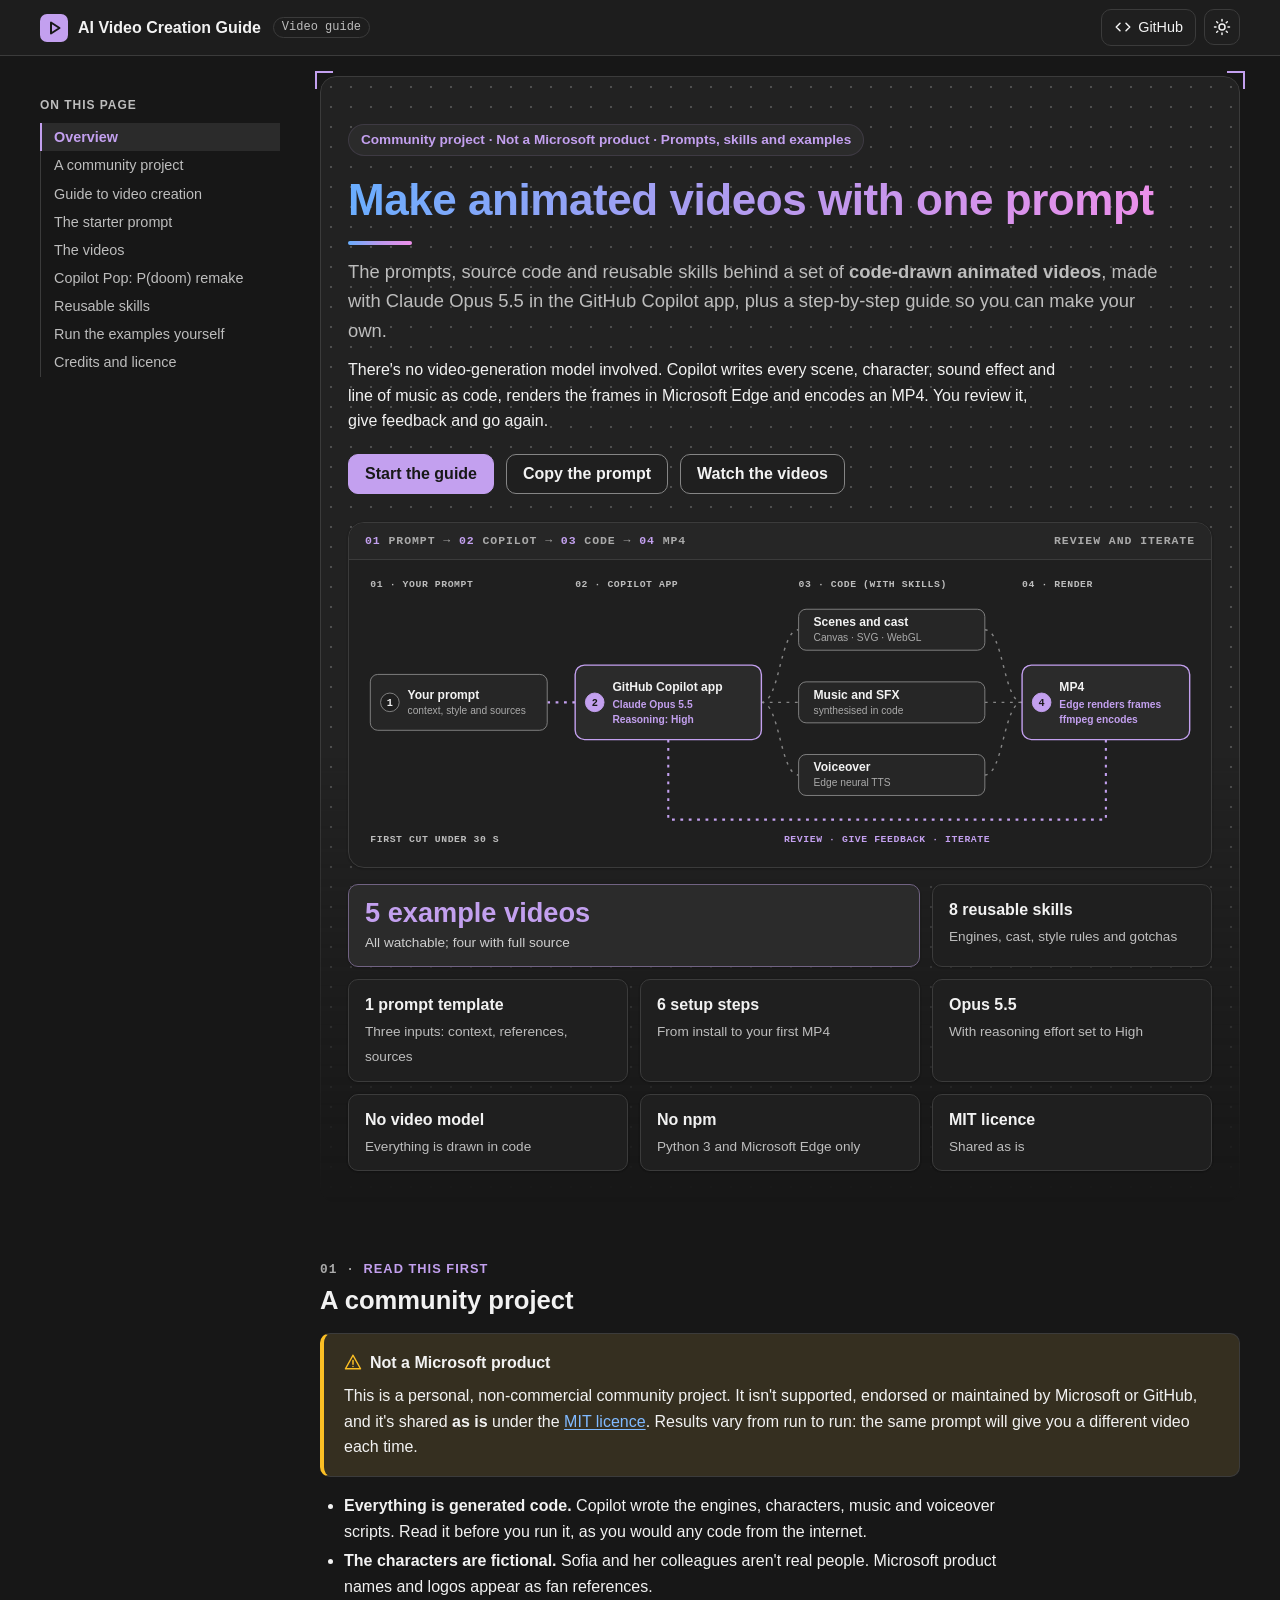
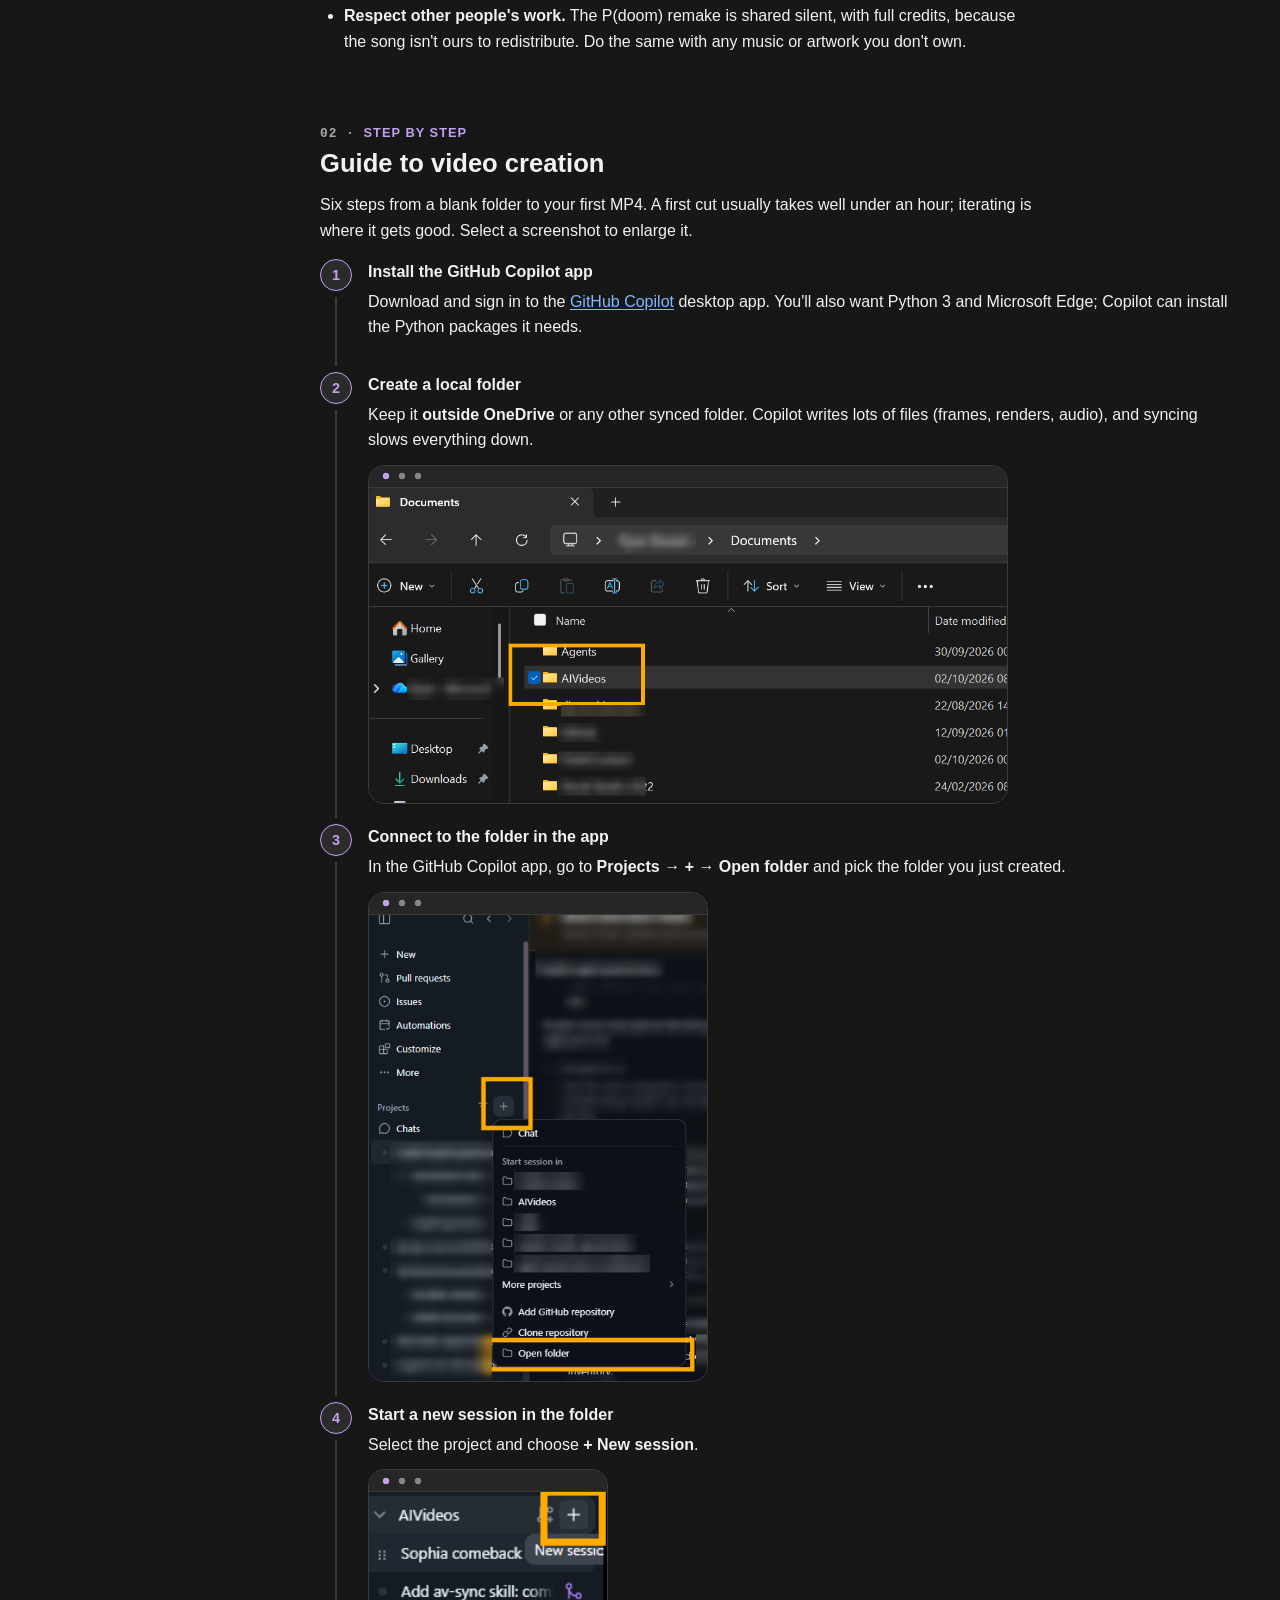
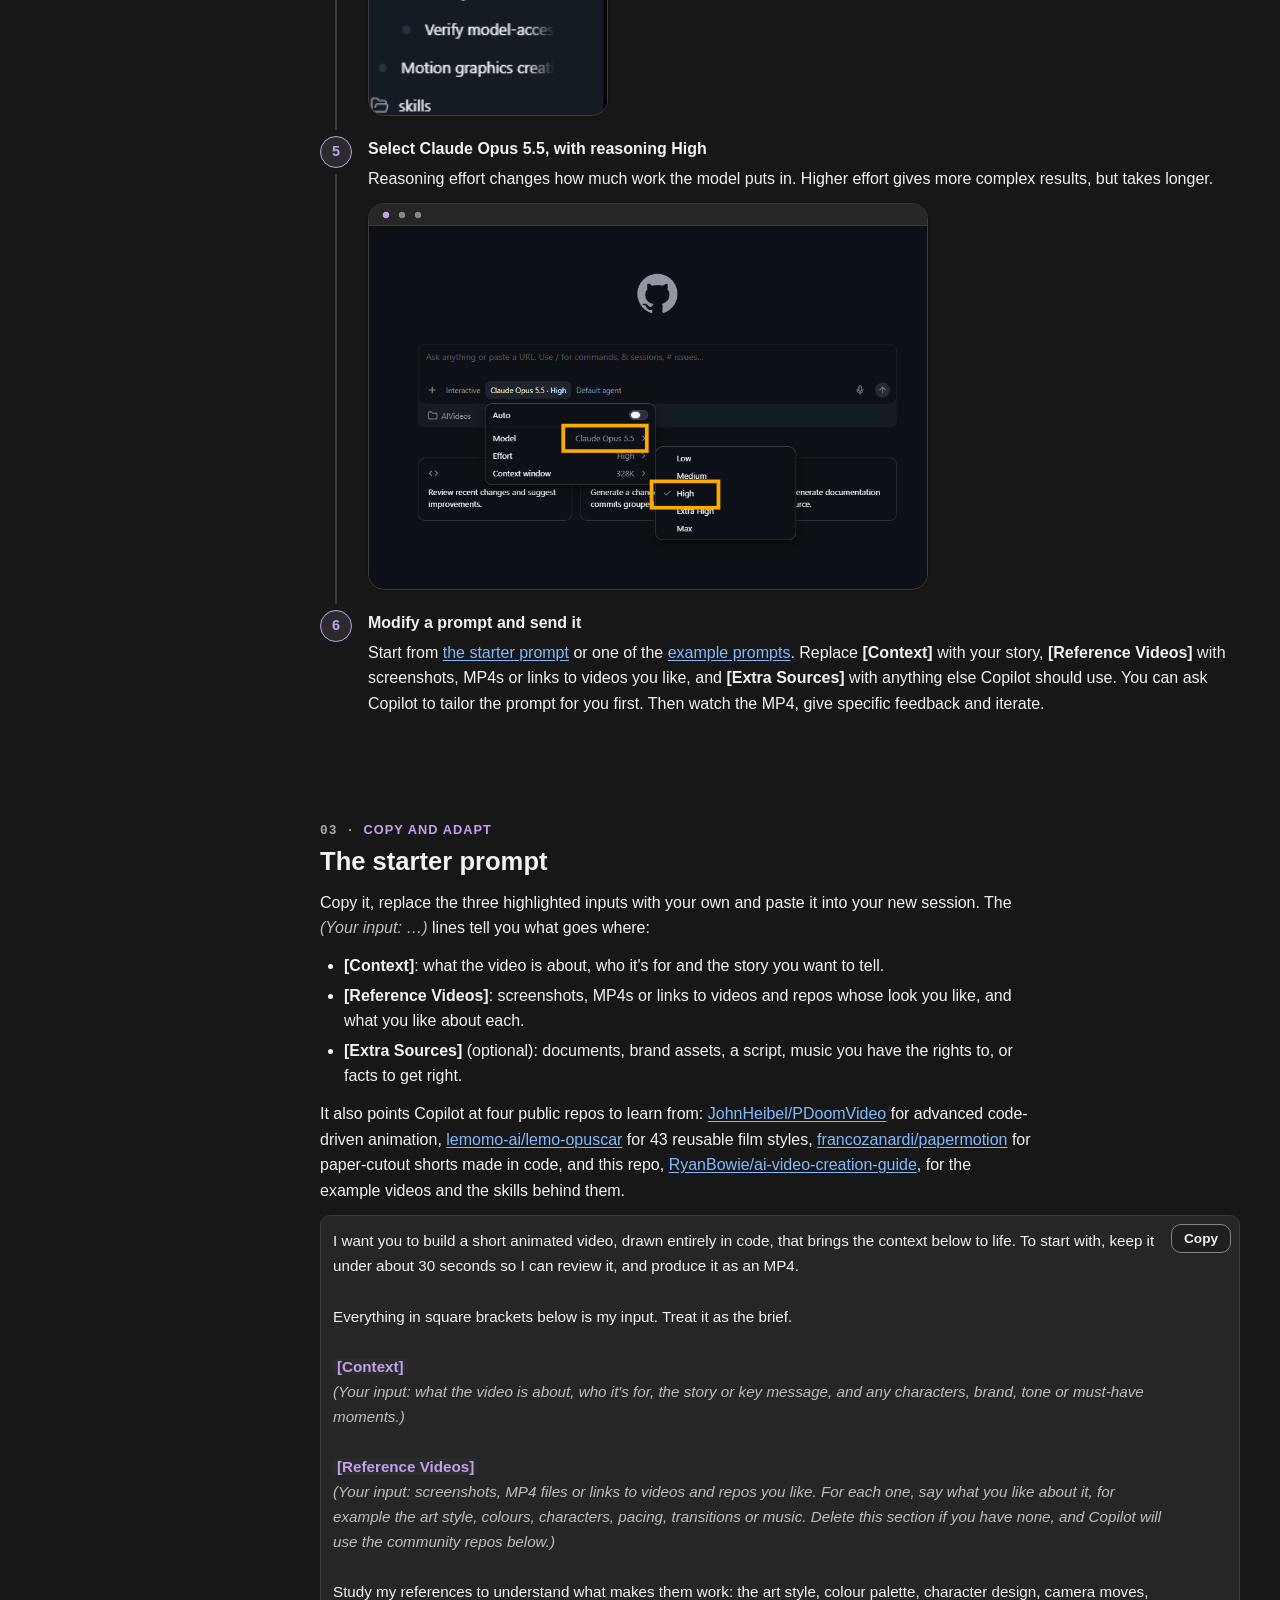
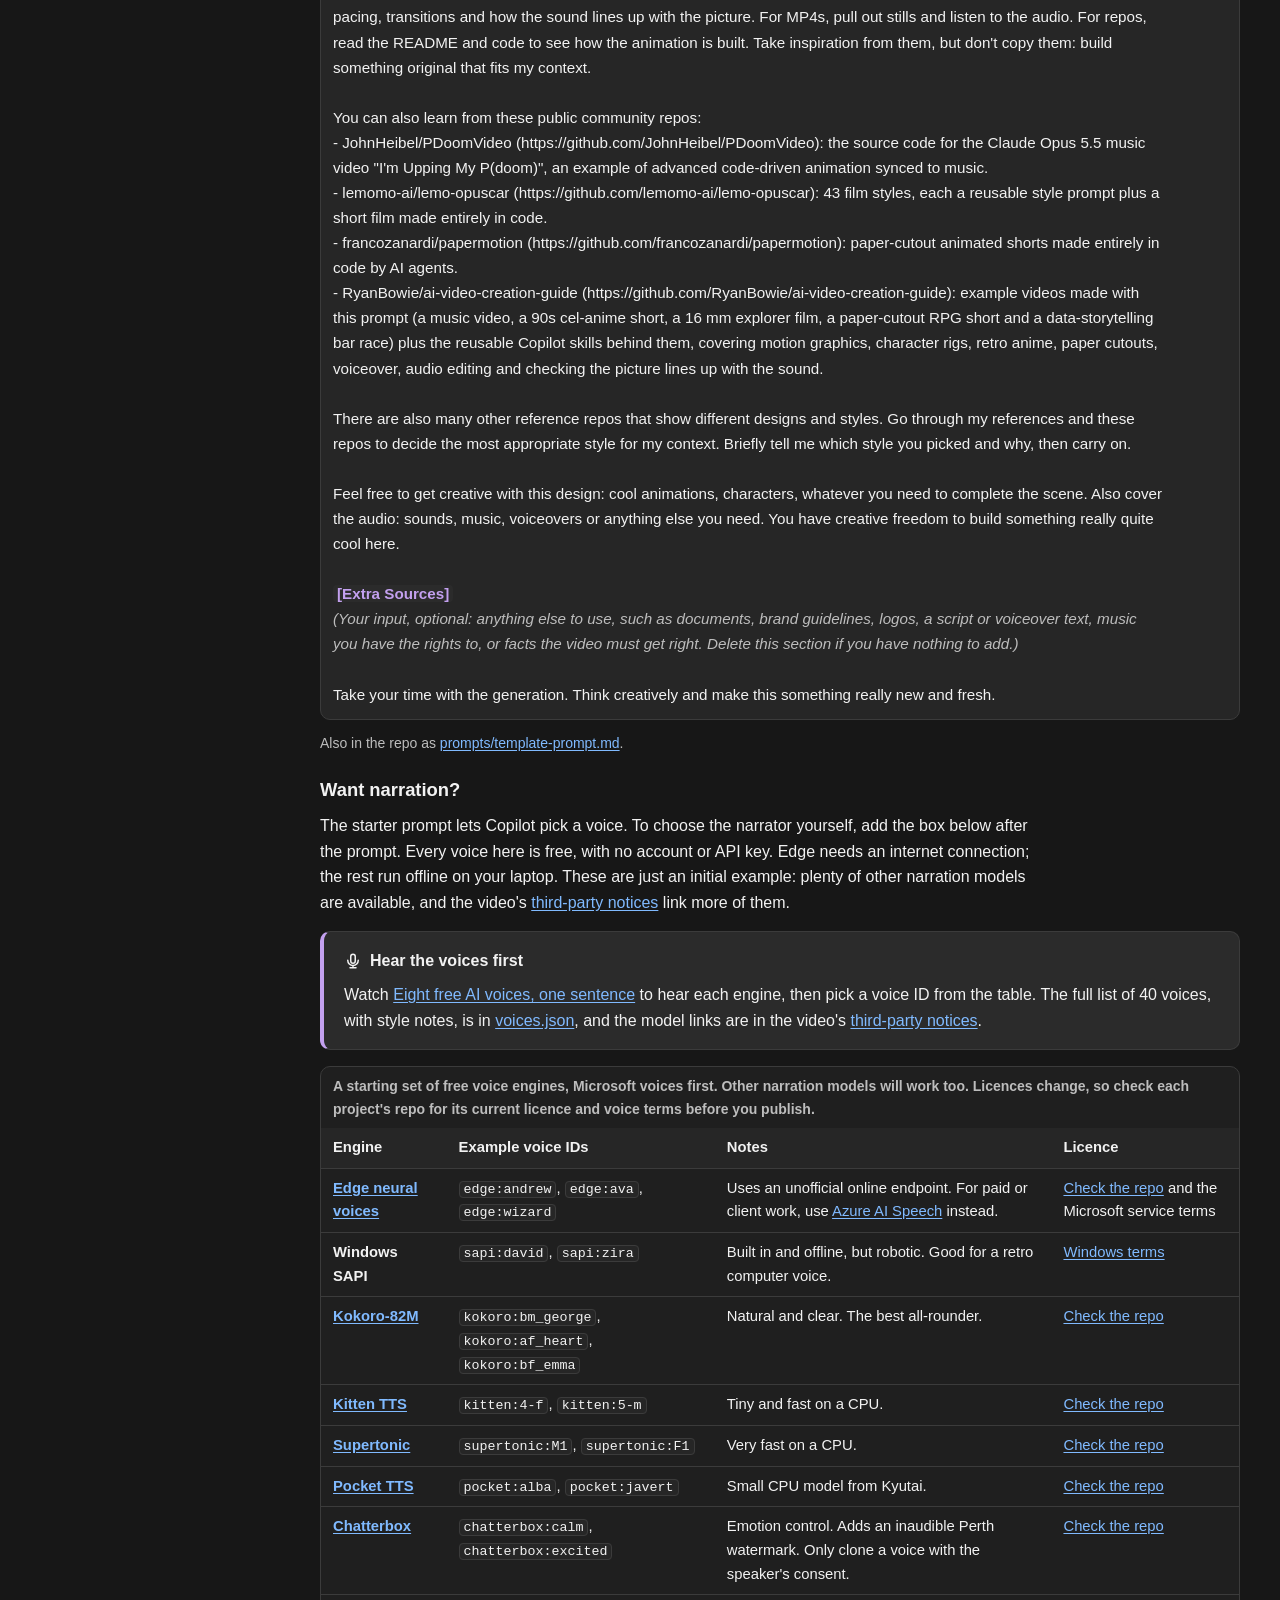
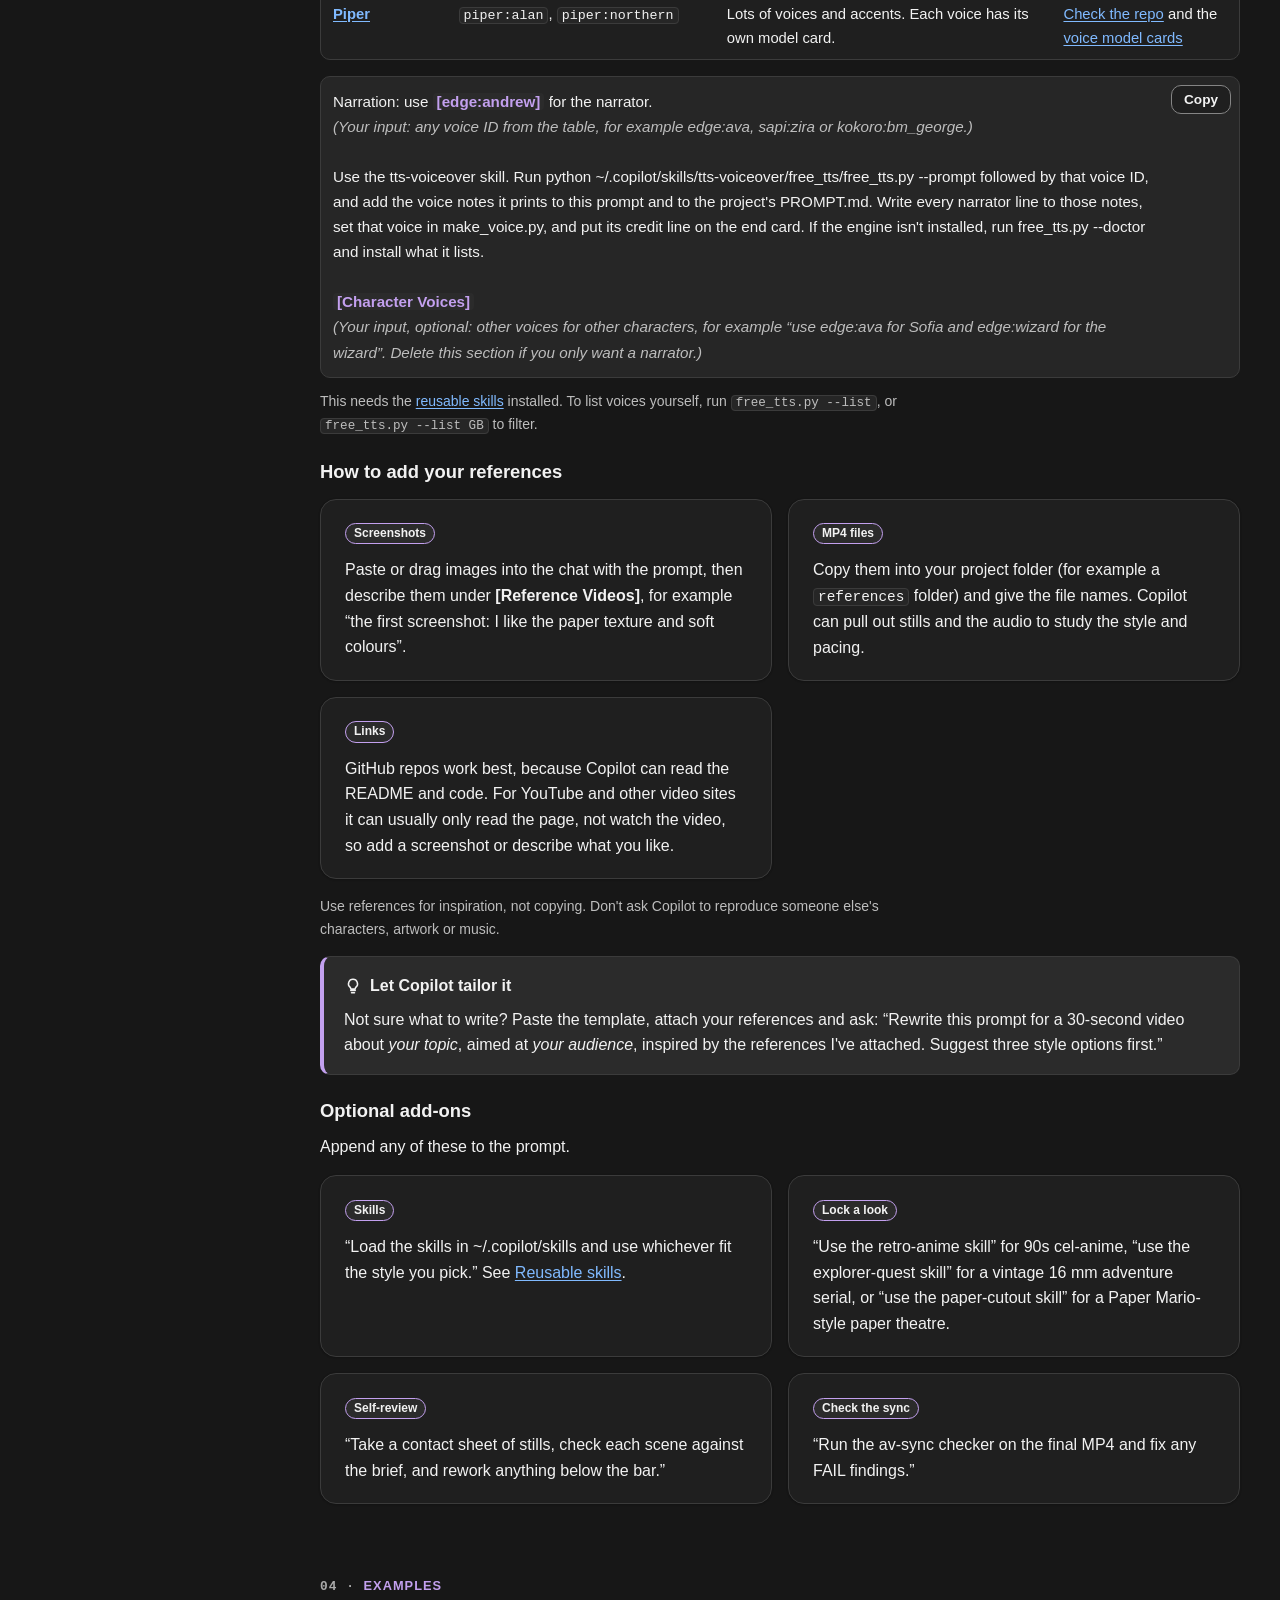
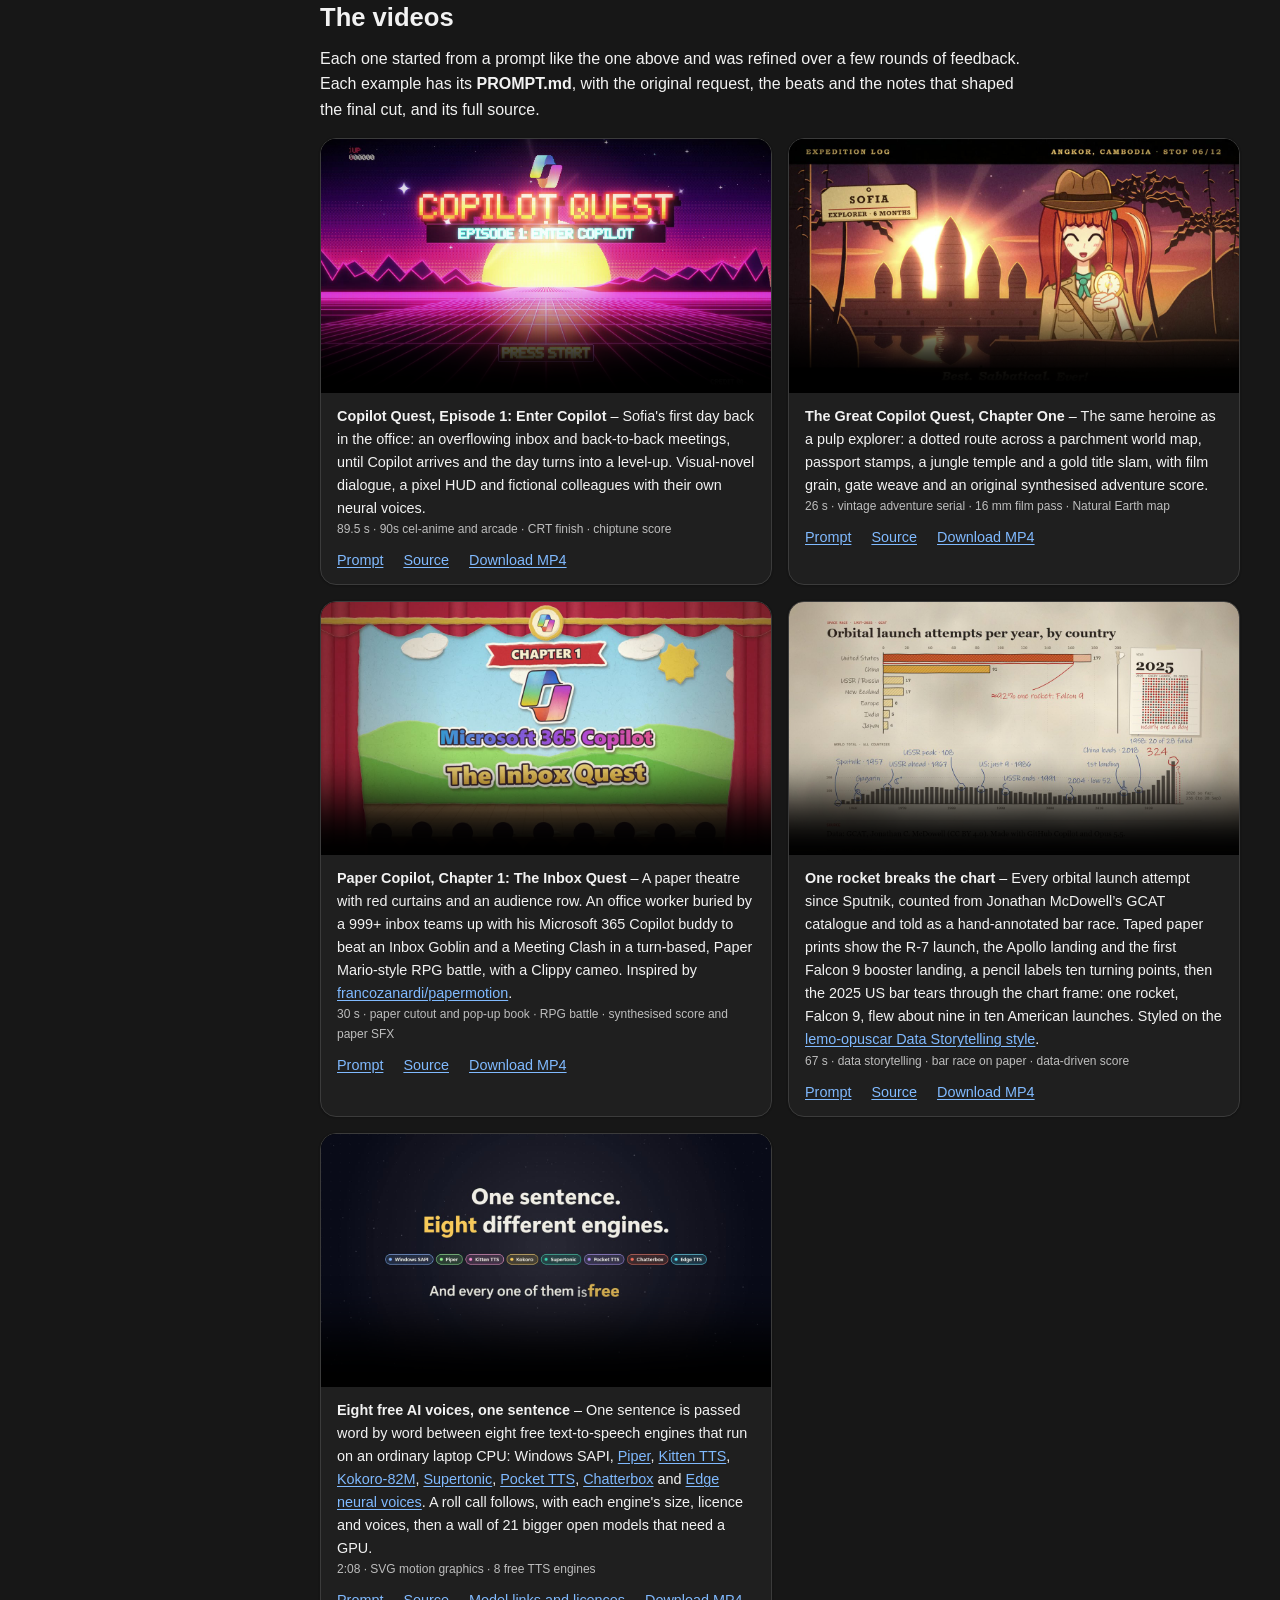
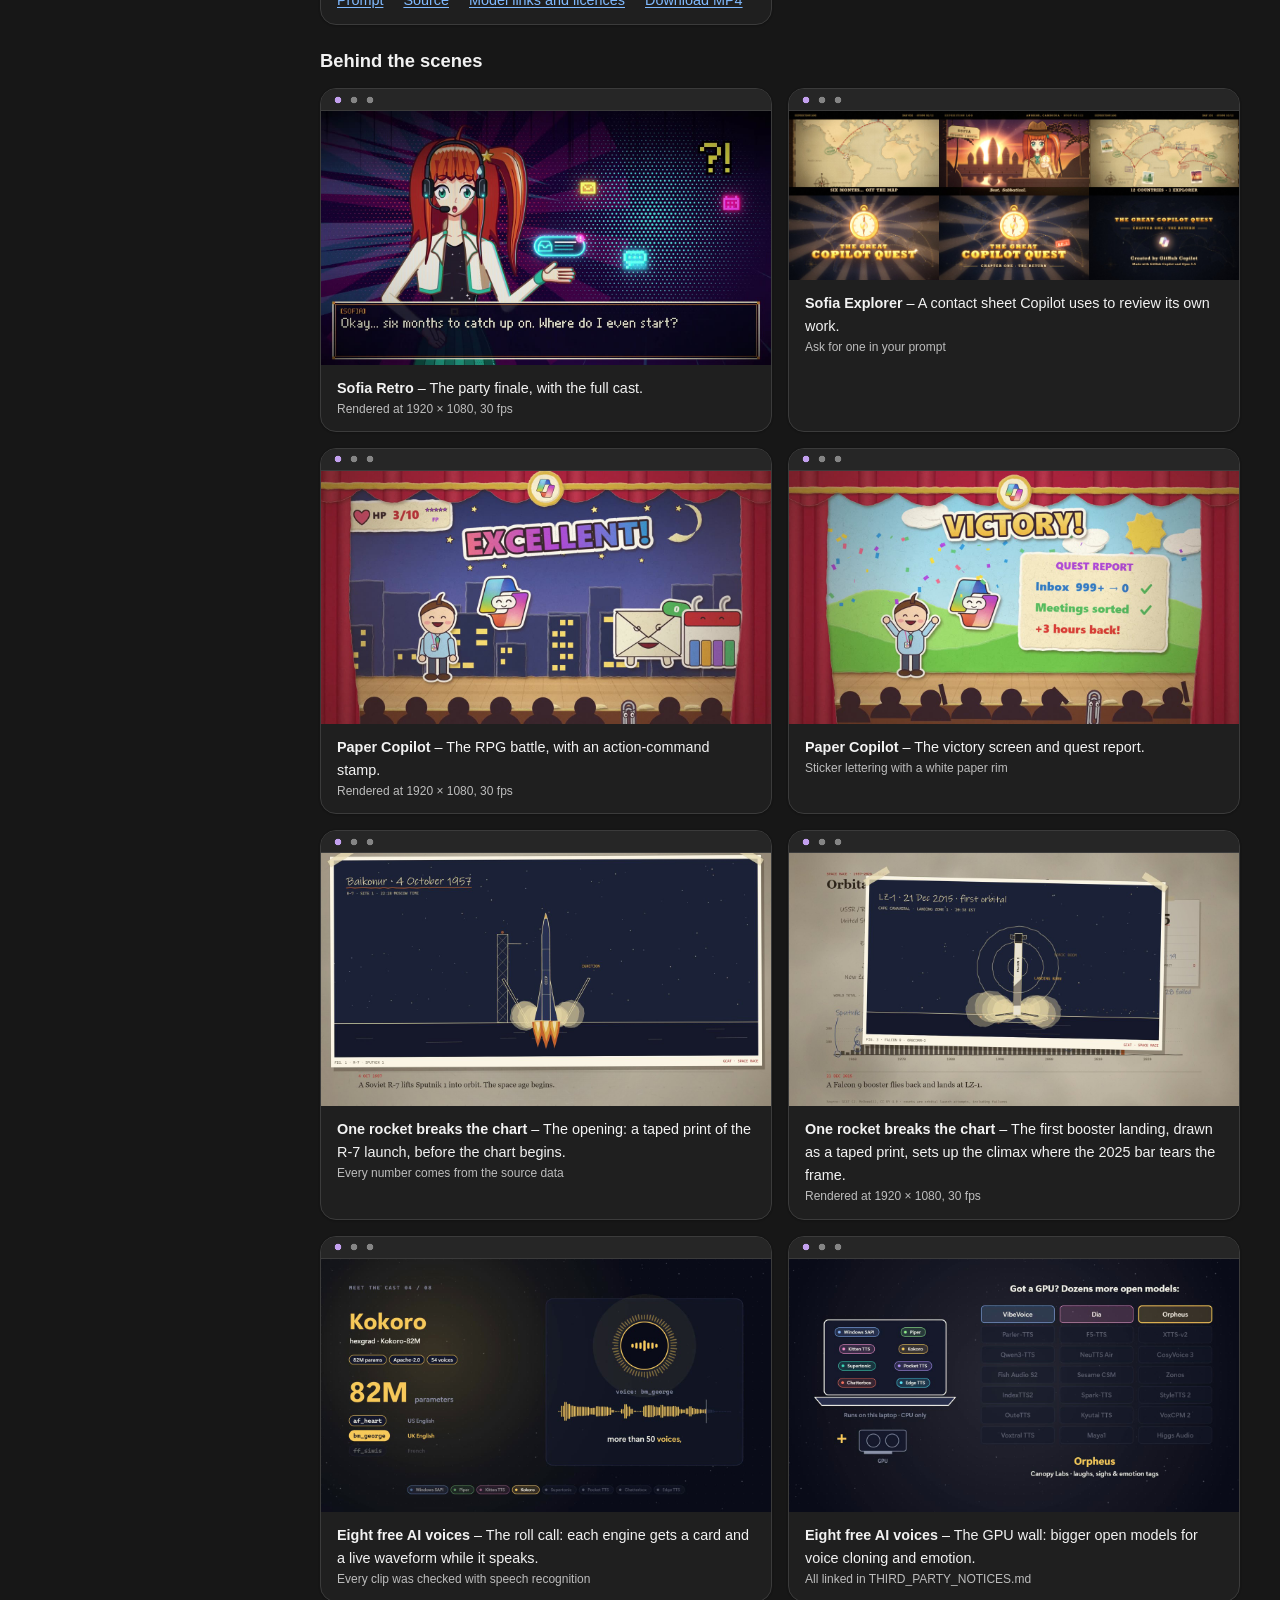
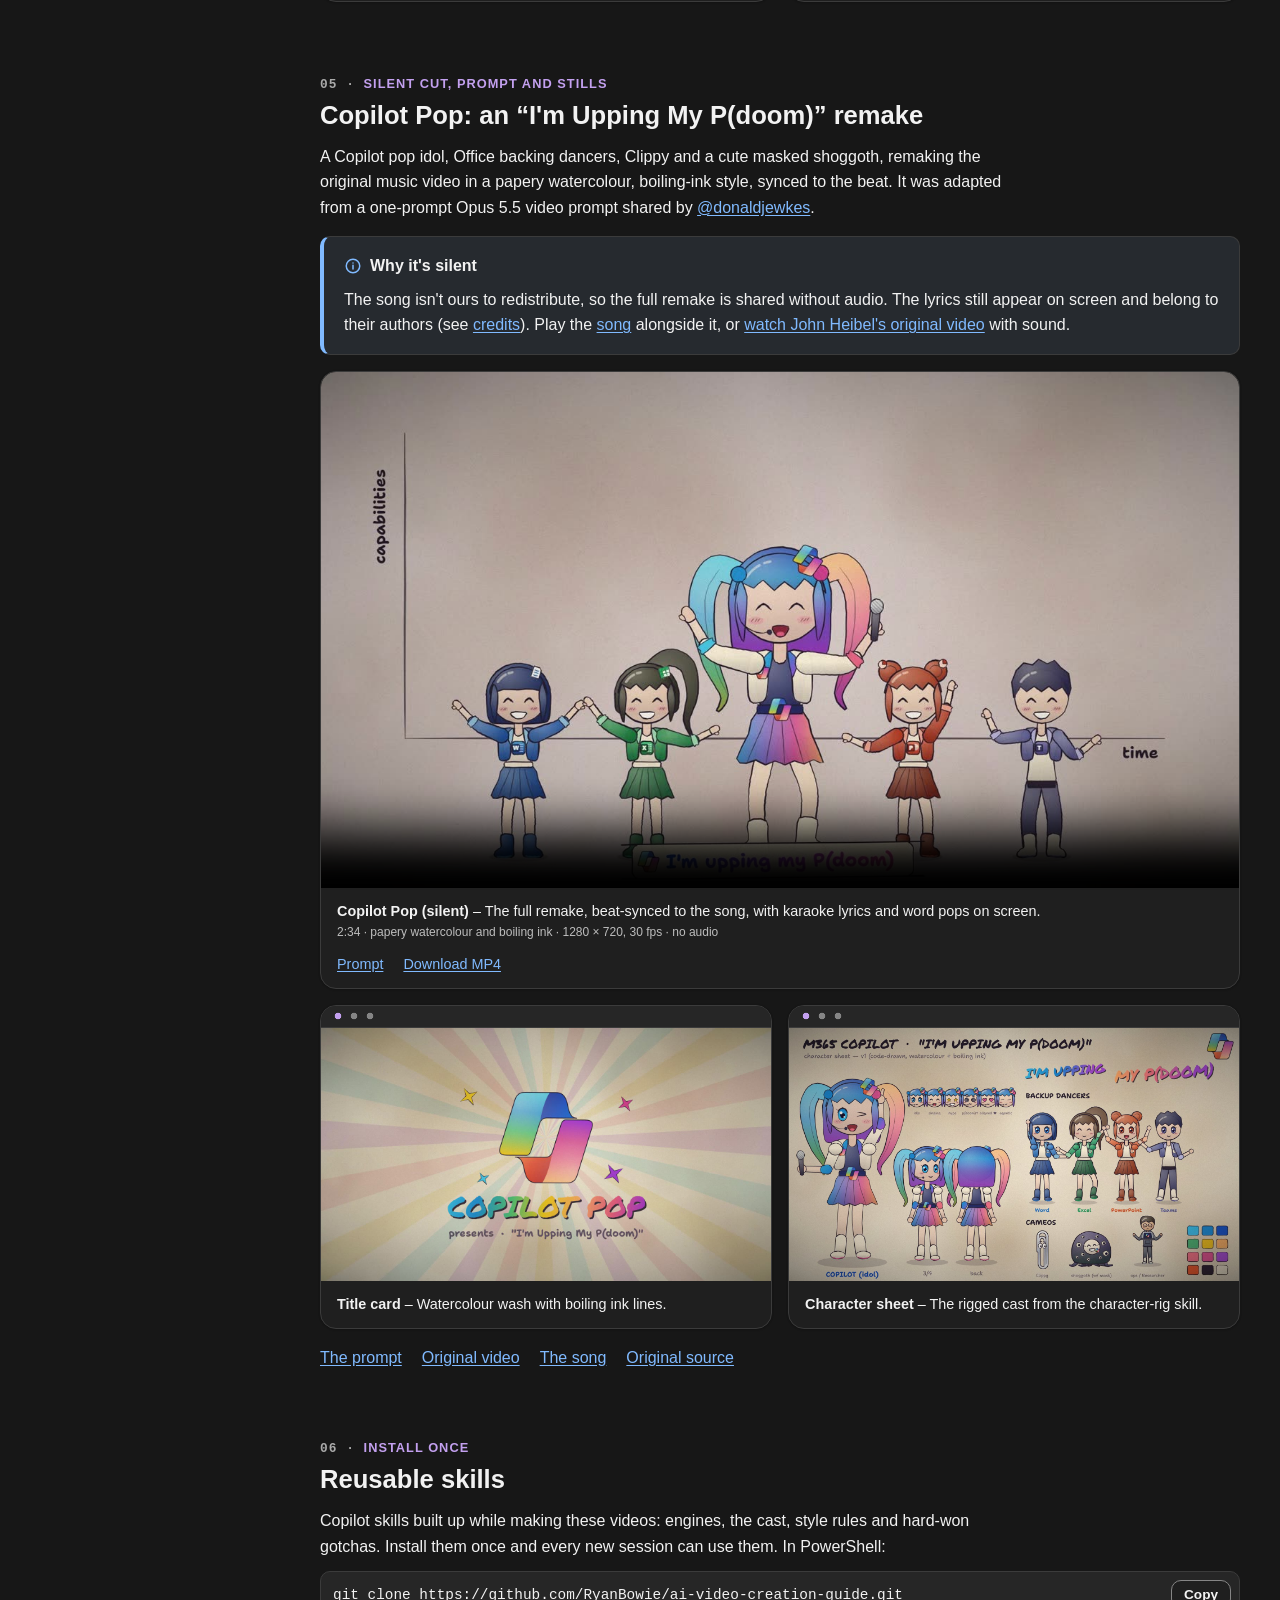
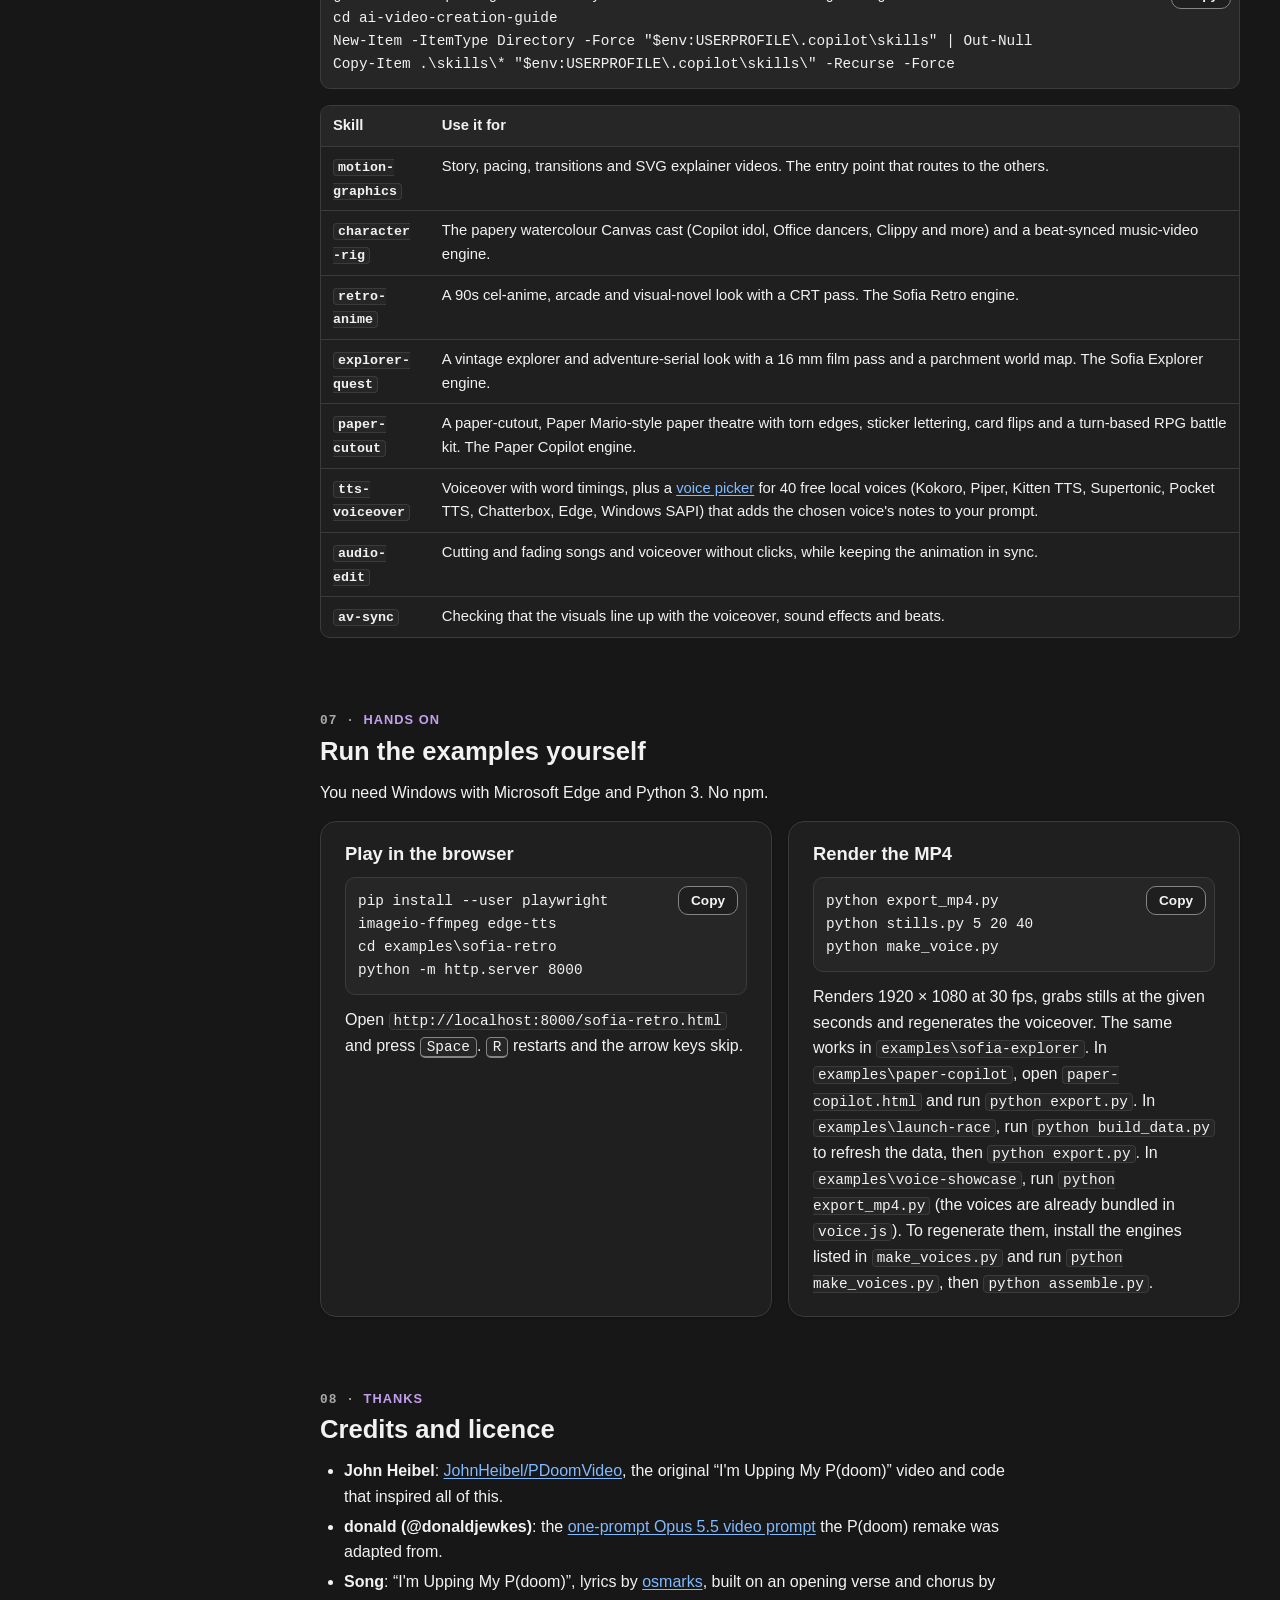
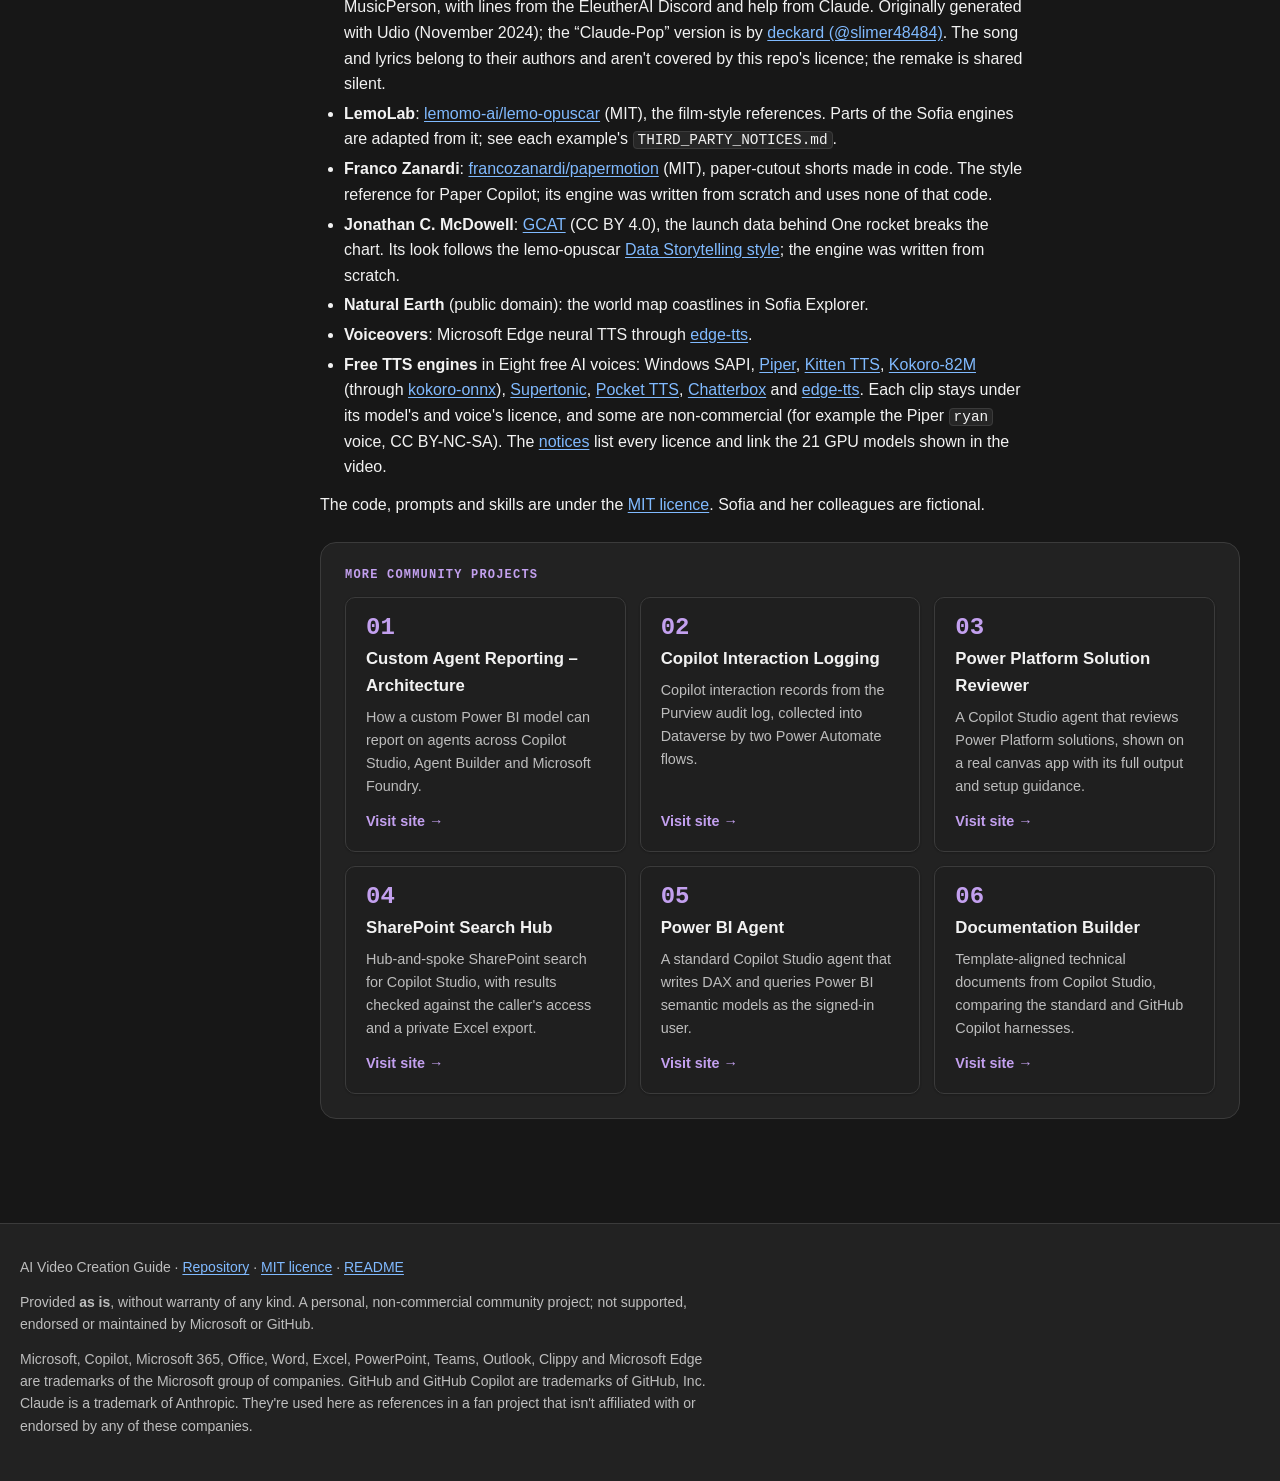
==== docs/index.html @ 94b7d2e4 "Lead narration table with Microsoft voices and default to edge:andrew Co-authored-by: Copilot App <2" ====
<!doctype html>
<html lang="en-GB" data-theme="dark">
<head>
<meta charset="utf-8">
<script>
  (() => {
    const param = new URLSearchParams(window.location.search).get("scoutTheme");
    const theme =
      param === "light" ? "light" : "dark";
    document.documentElement.setAttribute("data-theme", theme);
  })();
</script>
<script>
  (() => {
    const root = document.documentElement;
    root.classList.add("js");
    if (new URLSearchParams(window.location.search).get("scoutTheme")) return;
    try {
      const saved = localStorage.getItem("aivg-theme");
      if (saved === "light" || saved === "dark") root.setAttribute("data-theme", saved);
    } catch (e) { /* storage unavailable */ }
  })();
</script>
<meta name="viewport" content="width=device-width, initial-scale=1">
<meta name="color-scheme" content="dark light">
<title>AI Video Creation Guide · Make animated videos with one prompt</title>
<meta name="description" content="Community guide to making code-drawn animated videos with Claude Opus 5.5 in the GitHub Copilot app: a step-by-step setup, a starter prompt, five example videos with their prompts and source, and reusable Copilot skills.">
<meta property="og:title" content="AI Video Creation Guide">
<meta property="og:description" content="Community guide to making code-drawn animated videos with Claude Opus 5.5 in the GitHub Copilot app: a step-by-step setup, a starter prompt, five example videos with their prompts and source, and reusable Copilot skills.">
<meta property="og:type" content="website">
<!-- dl-meta:start -->
<meta property="og:url" content="https://ryanbowie.github.io/ai-video-creation-guide/">
<meta property="og:image" content="https://ryanbowie.github.io/ai-video-creation-guide/media/og.png">
<meta property="og:image:width" content="1280">
<meta property="og:image:height" content="640">
<meta property="og:image:alt" content="AI Video Creation Guide: make animated videos with one prompt, using Claude Opus 5.5 in the GitHub Copilot app. A community project.">
<meta name="twitter:card" content="summary_large_image">
<meta name="twitter:title" content="AI Video Creation Guide">
<meta name="twitter:description" content="Community guide to making code-drawn animated videos with Claude Opus 5.5 in the GitHub Copilot app: a step-by-step setup, a starter prompt, five example videos with their prompts and source, and reusable Copilot skills.">
<meta name="twitter:image" content="https://ryanbowie.github.io/ai-video-creation-guide/media/og.png">
<!-- dl-meta:end -->
<link rel="icon" href="data:image/svg+xml,%3Csvg%20xmlns='http://www.w3.org/2000/svg'%20viewBox='0%200%2028%2028'%3E%3Crect%20width='28'%20height='28'%20rx='7'%20fill='%237653ae'/%3E%3Cpath%20d='M11%208.5v11l8.5-5.5z'%20fill='none'%20stroke='%23fff'%20stroke-width='2.5'%20stroke-linejoin='round'/%3E%3C/svg%3E">
<style>
:root {
  color-scheme: light;
  --cp-bg: #f2f2f8;
  --cp-bg-elevated: #f8f7fc;
  --cp-surface: #ffffff;
  --cp-surface-soft: #f2f2f8;
  --cp-border: #e3dfed;
  --cp-border-strong: #9285aa;
  --cp-text: #102631;
  --cp-text-muted: #52637a;
  --cp-text-soft: #667287;
  --cp-accent: #7653ae;
  --cp-accent-hover: #58378b;
  --cp-accent-soft: #eee8f7;
  --cp-accent-fg: #ffffff;
  --cp-success: #207346;
  --cp-danger: #b4233e;
  --cp-warning: #8c6208;
  --cp-link: #066bc7;
  --cp-shadow: 0 18px 48px rgba(0, 0, 0, 0.12);
  --cp-overlay: rgba(255, 255, 255, 0.8);
  --cp-panel: rgba(255, 255, 255, 0.86);
  --cp-panel-strong: rgba(255, 255, 255, 0.96);
  --cp-sheen: rgba(255, 255, 255, 0.55);
  --cp-highlight: rgba(118, 83, 174, 0.12);
  --cp-chart-blue: #0877dd;
  --cp-chart-indigo: #5364ba;
  --cp-chart-purple: #7653ae;
  --cp-chart-violet: #9651bb;
  --cp-chart-magenta: #b535c3;
  --cp-transparent: transparent;
}

html[data-theme="dark"] {
  color-scheme: dark;
  --cp-bg: #171717;
  --cp-bg-elevated: #222222;
  --cp-surface: #1f1f1f;
  --cp-surface-soft: #262626;
  --cp-border: #3b3b3b;
  --cp-border-strong: #858585;
  --cp-text: #f2f2f2;
  --cp-text-muted: #bdbdbd;
  --cp-text-soft: #aaaaaa;
  --cp-accent: #c3a0ef;
  --cp-accent-hover: #debeff;
  --cp-accent-soft: #2b2b2b;
  --cp-accent-fg: #181818;
  --cp-success: #4ade80;
  --cp-danger: #f87171;
  --cp-warning: #fbbf24;
  --cp-link: #80baff;
  --cp-shadow: 0 18px 48px rgba(0, 0, 0, 0.32);
  --cp-overlay: rgba(31, 31, 31, 0.88);
  --cp-panel: rgba(31, 31, 31, 0.72);
  --cp-panel-strong: rgba(31, 31, 31, 0.96);
  --cp-sheen: rgba(255, 255, 255, 0.04);
  --cp-highlight: rgba(195, 160, 239, 0.12);
  --cp-chart-blue: #69aeff;
  --cp-chart-indigo: #98a5ff;
  --cp-chart-purple: #bc98ed;
  --cp-chart-violet: #d097ee;
  --cp-chart-magenta: #ed8fea;
  --cp-transparent: transparent;
}

/* Print on paper colours whichever theme is showing. */
@media print {
  html[data-theme="dark"] {
    color-scheme: light;
    --cp-bg: #f2f2f8;
    --cp-bg-elevated: #f8f7fc;
    --cp-surface: #ffffff;
    --cp-surface-soft: #f2f2f8;
    --cp-border: #e3dfed;
    --cp-border-strong: #9285aa;
    --cp-text: #102631;
    --cp-text-muted: #52637a;
    --cp-text-soft: #667287;
    --cp-accent: #7653ae;
    --cp-accent-hover: #58378b;
    --cp-accent-soft: #eee8f7;
    --cp-accent-fg: #ffffff;
    --cp-success: #207346;
    --cp-danger: #b4233e;
    --cp-warning: #8c6208;
    --cp-link: #066bc7;
    --cp-shadow: 0 18px 48px rgba(0, 0, 0, 0.12);
    --cp-overlay: rgba(255, 255, 255, 0.8);
    --cp-panel: rgba(255, 255, 255, 0.86);
    --cp-panel-strong: rgba(255, 255, 255, 0.96);
    --cp-sheen: rgba(255, 255, 255, 0.55);
    --cp-highlight: rgba(118, 83, 174, 0.12);
    --cp-chart-blue: #0877dd;
    --cp-chart-indigo: #5364ba;
    --cp-chart-purple: #7653ae;
    --cp-chart-violet: #9651bb;
    --cp-chart-magenta: #b535c3;
    --cp-transparent: transparent;
  }
}

:root {
  --header-h: 3.5rem;
  --chips-h: 3rem;
  --radius: 0.625rem;
  --radius-card: 16px;
  --card-shadow: 0 0 2px rgba(0, 0, 0, 0.12), 0 1px 2px rgba(0, 0, 0, 0.14);
  --font: "Segoe UI", Aptos, Calibri, -apple-system, BlinkMacSystemFont, sans-serif;
  --mono: Consolas, "Courier New", Courier, monospace;
}

*, *::before, *::after { box-sizing: border-box; }
html { -webkit-text-size-adjust: 100%; }
@media (prefers-reduced-motion: no-preference) { html { scroll-behavior: smooth; } }
@media (prefers-reduced-motion: reduce) {
  *, *::before, *::after { animation: none !important; transition: none !important; scroll-behavior: auto !important; }
}
body { margin: 0; background: var(--cp-bg); color: var(--cp-text); font-family: var(--font); font-size: 1rem; line-height: 1.6; }
a { color: var(--cp-link); text-underline-offset: 2px; }
a:hover { text-decoration-thickness: 2px; }
:focus-visible { outline: 2px solid var(--cp-accent); outline-offset: 2px; }
[hidden] { display: none !important; }
[id] { scroll-margin-top: calc(var(--header-h) + var(--chips-h) + 12px); }
h1, h2, h3, h4 { line-height: 1.25; margin: 0 0 12px; color: var(--cp-text); }
h1 { font-size: clamp(1.9rem, 4vw, 2.75rem); letter-spacing: -0.01em; }
h2 { font-size: 1.6rem; }
h3 { font-size: 1.15rem; margin-top: 24px; }
h4 { font-size: 1rem; margin-top: 16px; }
p { margin: 0 0 12px; }
ul, ol { margin: 0 0 12px; padding-left: 24px; }
li + li { margin-top: 4px; }
strong { font-weight: 650; }
code, kbd, pre { font-family: var(--mono); font-size: 0.9em; }
code { background: var(--cp-surface-soft); border: 1px solid var(--cp-border); border-radius: 4px; padding: 0 4px; overflow-wrap: anywhere; }
pre { background: var(--cp-surface-soft); border: 1px solid var(--cp-border); border-radius: var(--radius); padding: 12px 16px; overflow-x: auto; }
pre code { background: none; border: 0; padding: 0; }
.visually-hidden { position: absolute !important; width: 1px; height: 1px; padding: 0; margin: -1px; overflow: hidden; clip: rect(0 0 0 0); white-space: nowrap; border: 0; }
.skip-link { position: absolute; left: 16px; top: -120px; z-index: 100; background: var(--cp-accent); color: var(--cp-accent-fg); padding: 8px 16px; border-radius: var(--radius); font-weight: 600; text-decoration: none; }
.skip-link:focus { top: 8px; }
html.js .no-js-only { display: none; }
.muted { color: var(--cp-text-muted); }
.small { font-size: 0.875rem; }

/* Header */
.site-header { position: sticky; top: 0; z-index: 50; height: var(--header-h); background: var(--cp-panel-strong); border-bottom: 1px solid var(--cp-border); }
.site-header .inner { max-width: 1240px; height: 100%; margin: 0 auto; padding: 0 20px; display: flex; align-items: center; gap: 12px; }
.brand { display: inline-flex; align-items: center; gap: 10px; color: var(--cp-text); text-decoration: none; font-weight: 700; min-width: 0; }
.brand span { white-space: nowrap; overflow: hidden; text-overflow: ellipsis; }
.brand-mark { width: 28px; height: 28px; flex: none; }
.bm-bg { fill: var(--cp-accent); }
.bm-fg { fill: none; stroke: var(--cp-accent-fg); stroke-width: 2; stroke-linecap: round; }
.version-tag { font-family: var(--mono); font-size: 0.75rem; color: var(--cp-text-muted); border: 1px solid var(--cp-border); border-radius: 999px; padding: 0 8px; white-space: nowrap; }
.header-actions { margin-left: auto; display: flex; align-items: center; gap: 8px; }
.header-link { display: inline-flex; align-items: center; gap: 6px; padding: 6px 12px; border: 1px solid var(--cp-border); border-radius: var(--radius); background: var(--cp-surface); color: var(--cp-text); text-decoration: none; font-size: 0.9rem; white-space: nowrap; }
.header-link:hover { border-color: var(--cp-border-strong); }
.header-link svg, .icon-btn svg { width: 18px; height: 18px; flex: none; }
.icon-btn { display: inline-flex; align-items: center; justify-content: center; width: 36px; height: 36px; border: 1px solid var(--cp-border); border-radius: var(--radius); background: var(--cp-surface); color: var(--cp-text); cursor: pointer; padding: 0; }
.icon-btn:hover { border-color: var(--cp-border-strong); }
.theme-toggle .icon-sun { display: none; }
html[data-theme="dark"] .theme-toggle .icon-sun { display: block; }
html[data-theme="dark"] .theme-toggle .icon-moon { display: none; }
@media (max-width: 560px) { .version-tag, .header-link .label { display: none; } }

/* Navigation */
.chips { position: sticky; top: var(--header-h); z-index: 40; background: var(--cp-panel-strong); border-bottom: 1px solid var(--cp-border); overflow-x: auto; scrollbar-width: thin; }
.chips ul { display: flex; gap: 8px; list-style: none; margin: 0; padding: 8px 20px; width: max-content; }
.chips li + li { margin-top: 0; }
.chips a { display: inline-block; padding: 4px 12px; border: 1px solid var(--cp-border); border-radius: 999px; background: var(--cp-surface); color: var(--cp-text); text-decoration: none; font-size: 0.85rem; white-space: nowrap; }
.chips a[aria-current="true"] { background: var(--cp-accent); border-color: var(--cp-accent); color: var(--cp-accent-fg); }
.layout { max-width: 1240px; margin: 0 auto; padding: 0 20px 64px; }
.toc { display: none; }
.toc-title { margin: 0 0 8px; font-size: 0.75rem; font-weight: 700; letter-spacing: 0.08em; text-transform: uppercase; color: var(--cp-text-muted); }
.toc ol { list-style: none; margin: 0; padding: 0; border-left: 1px solid var(--cp-border); }
.toc li + li { margin-top: 0; }
.toc a { display: block; margin-left: -1px; padding: 4px 12px; border-left: 2px solid transparent; color: var(--cp-text-muted); text-decoration: none; font-size: 0.9rem; line-height: 1.4; }
.toc a:hover { color: var(--cp-text); }
.toc a[aria-current="true"] { color: var(--cp-accent); border-left-color: var(--cp-accent); background: var(--cp-accent-soft); font-weight: 600; }
main { min-width: 0; }
@media (min-width: 1100px) {
  :root { --chips-h: 0px; }
  .chips { display: none; }
  .layout { display: grid; grid-template-columns: 240px minmax(0, 1fr); gap: 40px; }
  .toc { display: block; position: sticky; top: calc(var(--header-h) + 24px); align-self: start; max-height: calc(100vh - var(--header-h) - 48px); overflow-y: auto; margin-top: 40px; }
}

/* Sections and hero */
.section { padding-top: 56px; }
.section > p, .section > ul, .section > ol:not(.steps):not(.stepper) { max-width: 80ch; }
.section-kicker { margin: 0 0 4px; font-size: 0.8rem; font-weight: 700; letter-spacing: 0.08em; text-transform: uppercase; color: var(--cp-accent); }
.hero { padding-top: 40px; }
.pill { display: inline-flex; align-items: center; gap: 8px; margin-bottom: 16px; padding: 4px 12px; border: 1px solid var(--cp-highlight); border-radius: 999px; background: var(--cp-accent-soft); color: var(--cp-accent); font-size: 0.85rem; font-weight: 600; }
.lede { max-width: 66ch; font-size: 1.15rem; color: var(--cp-text-muted); }
.cta-row { display: flex; flex-wrap: wrap; gap: 12px; margin: 20px 0 24px; }
.btn { display: inline-flex; align-items: center; gap: 8px; padding: 8px 16px; border: 1px solid var(--cp-border-strong); border-radius: var(--radius); background: var(--cp-surface); color: var(--cp-text); font: inherit; font-weight: 600; line-height: 1.4; text-decoration: none; cursor: pointer; }
.btn:hover { border-color: var(--cp-text); }
.btn-primary { background: var(--cp-accent); border-color: var(--cp-accent); color: var(--cp-accent-fg); }
.btn-primary:hover { background: var(--cp-accent-hover); border-color: var(--cp-accent-hover); }
.btn-sm { padding: 4px 12px; font-size: 0.85rem; }
.btn[aria-disabled="true"] { opacity: 0.5; cursor: not-allowed; }
.facts { display: grid; grid-template-columns: repeat(auto-fit, minmax(170px, 1fr)); gap: 12px; list-style: none; margin: 0; padding: 0; }
.facts li { margin: 0; padding: 12px 16px; border: 1px solid var(--cp-border); border-radius: var(--radius); background: var(--cp-surface); box-shadow: var(--card-shadow); }
.facts strong { display: block; }
.facts span { color: var(--cp-text-muted); font-size: 0.85rem; }

/* Cards, callouts, badges */
.card { margin: 16px 0; padding: 20px 24px; border: 1px solid var(--cp-border); border-radius: var(--radius-card); background: var(--cp-surface); box-shadow: var(--card-shadow); }
.card > :last-child, .callout > :last-child { margin-bottom: 0; }
.card h3:first-child, .card h4:first-child { margin-top: 0; }
.grid-2, .grid-3 { display: grid; gap: 16px; margin: 16px 0; }
.grid-2 { grid-template-columns: repeat(2, minmax(0, 1fr)); }
.grid-3 { grid-template-columns: repeat(3, minmax(0, 1fr)); }
.grid-2 > .card, .grid-3 > .card { margin: 0; }
@media (max-width: 900px) { .grid-3 { grid-template-columns: repeat(2, minmax(0, 1fr)); } }
@media (max-width: 720px) { .grid-2, .grid-3 { grid-template-columns: minmax(0, 1fr); } }
.callout { margin: 16px 0; padding: 16px 20px; border: 1px solid var(--cp-border); border-left: 4px solid var(--cp-border-strong); border-radius: var(--radius); background: var(--cp-surface); }
.callout-title { display: flex; align-items: center; gap: 8px; margin-bottom: 8px; font-weight: 700; }
.callout-title svg { width: 18px; height: 18px; flex: none; }
.callout-danger { border-left-color: var(--cp-danger); background: var(--cp-surface-soft); background: color-mix(in srgb, var(--cp-danger) 8%, var(--cp-surface)); }
.callout-danger .callout-title { color: var(--cp-danger); }
.callout-warning { border-left-color: var(--cp-warning); background: var(--cp-surface-soft); background: color-mix(in srgb, var(--cp-warning) 10%, var(--cp-surface)); }
.callout-warning .callout-title svg { color: var(--cp-warning); }
.callout-info { border-left-color: var(--cp-link); background: var(--cp-surface-soft); background: color-mix(in srgb, var(--cp-link) 7%, var(--cp-surface)); }
.callout-info .callout-title svg { color: var(--cp-link); }
.callout-accent { border-left-color: var(--cp-accent); background: var(--cp-accent-soft); }
.badge { display: inline-block; padding: 0 8px; border: 1px solid var(--cp-border-strong); border-radius: 999px; background: var(--cp-surface-soft); color: var(--cp-text); font-size: 0.75rem; font-weight: 600; line-height: 1.6; white-space: nowrap; vertical-align: middle; }
.badge-success { border-color: var(--cp-success); background: color-mix(in srgb, var(--cp-success) 14%, var(--cp-surface)); }
.badge-warning { border-color: var(--cp-warning); background: color-mix(in srgb, var(--cp-warning) 16%, var(--cp-surface)); }
.badge-danger { border-color: var(--cp-danger); background: color-mix(in srgb, var(--cp-danger) 12%, var(--cp-surface)); }
.badge-accent { border-color: var(--cp-accent); background: var(--cp-accent-soft); }

/* Tables and details */
.table-wrap { margin: 16px 0; overflow-x: auto; border: 1px solid var(--cp-border); border-radius: var(--radius); background: var(--cp-surface); }
table { width: 100%; border-collapse: collapse; font-size: 0.925rem; }
caption { padding: 8px 12px; text-align: left; font-weight: 600; color: var(--cp-text-muted); }
th, td { padding: 8px 12px; border-bottom: 1px solid var(--cp-border); text-align: left; vertical-align: top; }
thead th { background: var(--cp-surface-soft); font-weight: 600; white-space: nowrap; }
tbody th { font-weight: 600; }
tbody tr:last-child > * { border-bottom: 0; }
tr.is-relevant > * { background: var(--cp-highlight); }
.nowrap { white-space: nowrap; }
table.wrap-head thead th { white-space: normal; }
.lin-sub { display: block; font-size: 0.75rem; font-weight: 400; color: var(--cp-text-muted); }
.lin-matrix td.lin-mark { text-align: center; color: var(--cp-accent); font-size: 1.05rem; }
.lin-matrix td.lin-via { color: var(--cp-text-muted); }
@media (max-width: 640px) { .lin-matrix td.lin-mark { text-align: left; } }
/* Narrow screens: the script labels each cell and adds .stack, so each row becomes a card */
@media (max-width: 640px) {
  table.stack, table.stack tbody, table.stack tr, table.stack th, table.stack td { display: block; }
  table.stack thead { position: absolute; width: 1px; height: 1px; padding: 0; margin: -1px; overflow: hidden; clip: rect(0 0 0 0); white-space: nowrap; border: 0; }
  table.stack tbody tr { padding: 12px 16px; border-bottom: 1px solid var(--cp-border); }
  table.stack tbody tr:last-child { border-bottom: 0; }
  table.stack tbody tr > * { padding: 4px 0; border-bottom: 0; overflow-wrap: break-word; }
  table.stack tbody tr > :first-child { padding-top: 0; font-weight: 600; }
  table.stack td[data-label]::before { content: attr(data-label); content: attr(data-label) / ""; display: block; color: var(--cp-text-muted); font-size: 0.8rem; font-weight: 600; }
  table.stack caption { display: block; }
  table.stack td:empty { display: none; }
  table.stack tr.is-relevant { background: var(--cp-highlight); }
  table.stack tr.is-relevant > * { background: transparent; }
}
details { margin: 12px 0; border: 1px solid var(--cp-border); border-radius: var(--radius); background: var(--cp-surface); }
details > summary { padding: 12px 16px; font-weight: 600; cursor: pointer; }
details[open] > summary { border-bottom: 1px solid var(--cp-border); }
.details-body { padding: 12px 16px; }
.details-body > :last-child { margin-bottom: 0; }
.details-body .table-wrap { margin: 0 0 12px; }
/* Copy boxes */
.code-box { display: flex; align-items: flex-start; gap: 8px; margin: 8px 0 12px; padding: 8px 8px 8px 12px; border: 1px solid var(--cp-border); border-radius: var(--radius); background: var(--cp-surface-soft); }
.code-box code { flex: 1; min-width: 0; padding: 4px 0; border: 0; background: none; white-space: pre-wrap; overflow-wrap: anywhere; }
.copy-btn { flex: none; }

/* Diagram */
.diagram-wrap { margin: 16px 0; padding: 12px; overflow-x: auto; border: 1px solid var(--cp-border); border-radius: var(--radius-card); background: var(--cp-surface); }
.diagram-wrap svg { display: block; width: 100%; min-width: 820px; height: auto; }
.d-band { fill: var(--cp-bg-elevated); stroke: var(--cp-border); }
.d-band-title { font: 700 12px var(--font); fill: var(--cp-accent); letter-spacing: 0.06em; }
.d-box { fill: var(--cp-surface); stroke: var(--cp-border-strong); stroke-width: 1.25; }
.d-title { font: 700 13px var(--font); fill: var(--cp-text); }
.d-text { font: 12px var(--font); fill: var(--cp-text-muted); }
.d-label { font: 600 11px var(--font); fill: var(--cp-text-muted); }
.d-mono { font-family: var(--mono); }
.d-arrow { fill: none; stroke: var(--cp-text-muted); stroke-width: 1.5; }
.d-arrowhead { fill: var(--cp-text-muted); }
.d-loop { fill: none; stroke: var(--cp-accent); stroke-width: 1.5; stroke-dasharray: 6 4; }
.d-loop-label { font: 600 12px var(--font); fill: var(--cp-accent); }
.d-ok { fill: var(--cp-surface); stroke: var(--cp-success); stroke-width: 2; }
.d-bad { fill: var(--cp-surface); stroke: var(--cp-danger); stroke-width: 2; }
.d-store { fill: var(--cp-accent-soft); stroke: var(--cp-accent); }
.d-store-text { font: 600 12px var(--font); fill: var(--cp-text); }

/* Steps */
.steps, .stepper { list-style: none; margin: 16px 0; padding: 0; counter-reset: step; }
.steps > li, .stepper > li { position: relative; margin: 0; padding: 0 0 20px 48px; counter-increment: step; }
.steps > li::before, .stepper > li::before { content: counter(step); position: absolute; left: 0; top: 0; display: flex; align-items: center; justify-content: center; width: 32px; height: 32px; border: 1px solid var(--cp-accent); border-radius: 50%; background: var(--cp-accent-soft); color: var(--cp-accent); font-size: 0.9rem; font-weight: 700; }
.steps > li::after, .stepper > li::after { content: ""; position: absolute; left: 15px; top: 38px; bottom: 6px; width: 2px; background: var(--cp-border); }
.steps > li:last-child::after, .stepper > li:last-child::after { display: none; }
.step-title { display: block; margin-bottom: 4px; font-weight: 700; }
.stepper > li > .card { margin: 0; }
.stepper > li.is-done::before { content: "\2713"; border-color: var(--cp-success); background: var(--cp-success); color: var(--cp-accent-fg); }
.step-head { display: flex; flex-wrap: wrap; align-items: center; justify-content: space-between; gap: 8px 16px; margin-bottom: 8px; }
.step-head h3 { margin: 0; }
.step-done { display: inline-flex; align-items: center; gap: 6px; font-size: 0.85rem; color: var(--cp-text-muted); cursor: pointer; }

.link-list { display: flex; flex-wrap: wrap; gap: 8px 20px; margin: 12px 0; padding: 0; list-style: none; }
.link-list li + li { margin-top: 0; }

/* Footer */
.site-footer { margin-top: 32px; padding: 32px 20px; border-top: 1px solid var(--cp-border); background: var(--cp-bg-elevated); color: var(--cp-text-muted); font-size: 0.875rem; }
.site-footer .inner { max-width: 1240px; margin: 0 auto; }
.site-footer p { max-width: 90ch; }

/* Gallery */
.gallery { display: grid; grid-template-columns: repeat(auto-fill, minmax(min(100%, 340px), 1fr)); gap: 16px; margin: 16px 0; }
figure.shot { margin: 0; border: 1px solid var(--cp-border); border-radius: var(--radius-card); box-shadow: var(--card-shadow); overflow: hidden; background: var(--cp-surface); }
.shot-btn { display: block; cursor: zoom-in; }
.shot-btn img { display: block; width: 100%; height: auto; }
.shot figcaption { padding: 12px 16px; font-size: .9rem; }
.shot figcaption small { display: block; color: var(--cp-text-muted); }
dialog.lightbox { box-sizing: border-box; width: 100vw; height: 100vh; max-width: none; max-height: none; margin: 0; padding: 16px; border: 0; background: var(--cp-bg); color: var(--cp-text); }
.lightbox-inner { display: flex; flex-direction: column; align-items: center; justify-content: center; gap: 12px; height: 100%; }
.lightbox img { max-width: 100%; max-height: calc(100vh - 120px); object-fit: contain; }
.lightbox-close { align-self: flex-end; }
dialog.lightbox::backdrop { background: rgba(0, 0, 0, .6); }

@media print {
  .site-header, .chips, .toc, .skip-link, .cta-row, .copy-btn, [data-jsonly], .no-print { display: none !important; }
  .lightbox { display: none !important; }
  body { background: var(--cp-surface); }
  .layout { display: block; max-width: none; padding: 0; }
  .section { padding-top: 24px; }
  .card, .facts li, .shot { box-shadow: none; }
  .card, .callout, .steps > li, tr, details, .diagram-wrap, .shot { break-inside: avoid; }
  .diagram-wrap svg { min-width: 0; }
  .table-wrap { overflow: visible; }
}
/* design-layer:start */
/* "Blueprint signal" design layer, shared by both pages. Colours come only from --cp-* variables. */
.hero { position: relative; isolation: isolate; margin-top: 20px; padding: 48px 28px 32px; }
.hero::before { content: ""; position: absolute; inset: 0; z-index: -1; pointer-events: none; border: 1px solid var(--cp-border); border-radius: var(--radius-card); background-color: var(--cp-bg-elevated); background-image: radial-gradient(circle, color-mix(in srgb, var(--cp-border-strong) 45%, transparent) 1px, transparent 1.6px); background-size: 20px 20px; -webkit-mask-image: linear-gradient(to bottom, var(--cp-text) 60%, transparent); mask-image: linear-gradient(to bottom, var(--cp-text) 60%, transparent); }
.hero::after { content: ""; position: absolute; top: -5px; left: -5px; right: -5px; height: 18px; z-index: -1; pointer-events: none; background: linear-gradient(var(--cp-accent), var(--cp-accent)) left top / 18px 2px no-repeat, linear-gradient(var(--cp-accent), var(--cp-accent)) left top / 2px 18px no-repeat, linear-gradient(var(--cp-accent), var(--cp-accent)) right top / 18px 2px no-repeat, linear-gradient(var(--cp-accent), var(--cp-accent)) right top / 2px 18px no-repeat; }
.hero h1 { width: fit-content; max-width: 100%; color: var(--cp-chart-blue); }
@supports ((background-clip: text) or (-webkit-background-clip: text)) {
  .hero h1 { background: linear-gradient(105deg, var(--cp-chart-blue), var(--cp-chart-purple) 56%, var(--cp-chart-magenta)); -webkit-background-clip: text; background-clip: text; color: var(--cp-transparent); -webkit-text-fill-color: var(--cp-transparent); }
}
.hero h1::after { content: ""; display: block; width: 64px; height: 4px; margin-top: 14px; border-radius: 2px; background: linear-gradient(90deg, var(--cp-chart-blue), var(--cp-chart-purple), var(--cp-chart-magenta)); transform-origin: left center; animation: dl-grow 0.9s cubic-bezier(0.2, 0.7, 0.2, 1) both; }
@keyframes dl-grow { from { transform: scaleX(0); } }

/* Signal diagram in the hero */
.dl-signal { margin: 28px 0 16px; border: 1px solid var(--cp-border); border-radius: var(--radius-card); background: var(--cp-surface); box-shadow: var(--card-shadow); overflow: hidden; }
.dl-signal figcaption { display: flex; flex-wrap: wrap; justify-content: space-between; gap: 4px 16px; margin: 0; padding: 10px 16px; border-bottom: 1px solid var(--cp-border); background: var(--cp-surface-soft); color: var(--cp-text-soft); font: 600 0.72rem/1.4 var(--mono); letter-spacing: 0.08em; text-transform: uppercase; }
.dl-signal figcaption b { color: var(--cp-accent); }
.dl-scroll { overflow-x: auto; padding: 12px; }
.dl-scroll:focus-visible, .dl-wide:focus-visible { outline: 2px solid var(--cp-accent); outline-offset: -2px; }
/* Wide diagrams on small screens (classes set by the script): a cue, and a fade until the end is reached */
.dl-wide::before { content: "Scroll sideways for the full diagram →"; content: "Scroll sideways for the full diagram →" / ""; display: block; margin: 0 0 8px; color: var(--cp-accent); font: 700 0.7rem/1.4 var(--mono); letter-spacing: 0.08em; text-transform: uppercase; }
.dl-more { -webkit-mask-image: linear-gradient(to right, var(--cp-text) calc(100% - 56px), transparent); mask-image: linear-gradient(to right, var(--cp-text) calc(100% - 56px), transparent); }
.dl-scroll svg { display: block; width: 100%; min-width: 660px; height: auto; font-family: var(--font); }
.dl-node rect { fill: var(--cp-surface-soft); stroke: var(--cp-border-strong); stroke-width: 1; }
.dl-node text { fill: var(--cp-text); font-size: 13px; font-weight: 600; }
.dl-node text.dl-sub { fill: var(--cp-text-soft); font-size: 11px; font-weight: 400; }
.dl-node .dl-badge { fill: var(--cp-surface); stroke: var(--cp-border-strong); }
.dl-node text.dl-letter { fill: var(--cp-text); font: 700 11px var(--mono); }
.dl-node.dl-hot rect { fill: var(--cp-accent-soft); stroke: var(--cp-accent); stroke-width: 1.5; }
.dl-node.dl-hot .dl-badge { fill: var(--cp-accent); stroke: var(--cp-accent); }
.dl-node.dl-hot text.dl-letter { fill: var(--cp-accent-fg); }
.dl-node.dl-hot text.dl-sub { fill: var(--cp-accent); font-weight: 600; }
.dl-path { fill: none; stroke: var(--cp-border-strong); stroke-width: 1.5; stroke-dasharray: 3 6; animation: dl-flow 1.4s linear infinite; }
.dl-path.dl-hot { stroke: var(--cp-accent); stroke-width: 2.25; }
.dl-note { fill: var(--cp-text-muted); font: 600 10.5px var(--mono); letter-spacing: 0.06em; }
.dl-note.dl-hot { fill: var(--cp-accent); }
@keyframes dl-flow { to { stroke-dashoffset: -18; } }

/* Bento "at a glance" facts with a feature tile */
.hero .facts { max-width: none; }
.hero .facts strong { font-variant-numeric: tabular-nums; }
.hero .facts li { transition: border-color 0.2s ease, transform 0.2s ease; }
.hero .facts li:hover { border-color: color-mix(in srgb, var(--cp-accent) 55%, var(--cp-border)); transform: translateY(-2px); }
.hero .facts li:first-child { background: linear-gradient(var(--cp-accent-soft), var(--cp-accent-soft)), var(--cp-surface); border-color: color-mix(in srgb, var(--cp-accent) 40%, var(--cp-border)); }
.hero .facts li:first-child span, .dl-card[aria-current="page"] .dl-desc { color: color-mix(in srgb, var(--cp-text) 82%, transparent); }
.hero .facts li:first-child strong { font-size: 1.7rem; line-height: 1.15; color: var(--cp-accent); }
@media (min-width: 440px) { .hero .facts { grid-template-columns: repeat(2, minmax(0, 1fr)); } .hero .facts li:first-child { grid-column: span 2; } }
@media (min-width: 440px) and (max-width: 779px) { .hero .facts li:last-child:nth-child(even) { grid-column: span 2; } }
@media (min-width: 780px) { .hero .facts { grid-template-columns: repeat(3, minmax(0, 1fr)); } }

/* Numbered chapters */
main { counter-reset: dlch; }
.section-kicker::before { counter-increment: dlch; content: counter(dlch, decimal-leading-zero) " · "; content: counter(dlch, decimal-leading-zero) " · " / ""; color: var(--cp-text-soft); font-family: var(--mono); }

/* Reading progress and reveal on scroll (motion only when allowed; see the script) */
#dl-progress { position: fixed; z-index: 60; top: 0; left: 0; width: 100%; height: 3px; background: linear-gradient(90deg, var(--cp-chart-blue), var(--cp-chart-purple), var(--cp-chart-magenta)); transform: scaleX(var(--dl-p, 0)); transform-origin: 0 50%; pointer-events: none; }
html.dl-motion .dl-reveal { opacity: 0; transform: translateY(16px); transition: opacity 0.7s ease, transform 0.7s cubic-bezier(0.2, 0.7, 0.2, 1); }
html.dl-motion .dl-reveal.dl-in { opacity: 1; transform: none; }

/* Browser-frame chrome on screenshots */
.shot-btn::before, .shot a[data-lightbox]::before { content: ""; display: block; height: 22px; border-bottom: 1px solid var(--cp-border); background: radial-gradient(circle, var(--cp-accent) 0 3px, transparent 3.6px) 12px 50% / 10px 10px no-repeat, radial-gradient(circle, var(--cp-border-strong) 0 3px, transparent 3.6px) 28px 50% / 10px 10px no-repeat, radial-gradient(circle, var(--cp-border-strong) 0 3px, transparent 3.6px) 44px 50% / 10px 10px no-repeat, var(--cp-surface-soft); }
.shot a[data-lightbox]::before { margin: -8px -8px 8px; border-radius: calc(var(--radius) - 1px) calc(var(--radius) - 1px) 0 0; }

/* Two-part series band */
.dl-series { margin: 72px 0 8px; padding: 24px; border: 1px solid var(--cp-border); border-radius: var(--radius-card); background-color: var(--cp-bg-elevated); background-image: radial-gradient(circle, color-mix(in srgb, var(--cp-border-strong) 40%, transparent) 1px, transparent 1.6px); background-size: 20px 20px; }
.dl-series-k, .dl-others-k { margin: 0 0 14px; color: var(--cp-accent); font: 700 0.75rem/1.4 var(--mono); letter-spacing: 0.1em; text-transform: uppercase; }
.dl-series ol { display: grid; grid-template-columns: repeat(auto-fit, minmax(240px, 1fr)); gap: 14px; margin: 0; padding: 0; list-style: none; }
.dl-series li, .dl-others li { margin: 0; }
.dl-others { margin: 24px 0 8px; padding: 24px; border: 1px solid var(--cp-border); border-radius: var(--radius-card); background: var(--cp-bg-elevated); }
.dl-others ol { display: grid; grid-template-columns: repeat(auto-fit, minmax(220px, 1fr)); gap: 14px; margin: 0; padding: 0; list-style: none; }
.dl-others .dl-no { font-size: 1.5rem; }
.dl-card { display: flex; flex-direction: column; gap: 6px; height: 100%; padding: 18px 20px; border: 1px solid var(--cp-border); border-radius: var(--radius); background: var(--cp-surface); box-shadow: var(--card-shadow); color: var(--cp-text); text-decoration: none; transition: border-color 0.2s ease, transform 0.2s ease; }
.dl-card:hover, .dl-card:focus-visible { border-color: var(--cp-accent); color: var(--cp-text); transform: translateY(-2px); }
.dl-card[aria-current="page"] { border-color: color-mix(in srgb, var(--cp-accent) 45%, var(--cp-border)); background: linear-gradient(var(--cp-accent-soft), var(--cp-accent-soft)), var(--cp-surface); }
.dl-no { color: var(--cp-accent); font: 700 1.9rem/1 var(--mono); }
.dl-card strong { font-size: 1.05rem; }
.dl-desc { color: var(--cp-text-muted); font-size: 0.9rem; }
.dl-go { margin-top: auto; padding-top: 6px; color: var(--cp-accent); font-size: 0.9rem; font-weight: 600; }
.dl-here { align-self: flex-start; margin-top: auto; padding: 2px 10px; border-radius: 999px; background: var(--cp-accent); color: var(--cp-accent-fg); font: 700 0.7rem/1.6 var(--mono); letter-spacing: 0.08em; text-transform: uppercase; }

@media (max-width: 600px) { .hero { padding: 36px 14px 20px; } .dl-series, .dl-others { padding: 18px 14px; } }
@media (forced-colors: active) {
  .hero h1 { background: none; color: CanvasText; -webkit-text-fill-color: CanvasText; }
  .hero h1::after, #dl-progress { forced-color-adjust: none; background: Highlight; }
}
@media print {
  .hero h1 { background: none; color: var(--cp-text); -webkit-text-fill-color: currentColor; }
  .hero h1::after { background: var(--cp-accent); }
  #dl-progress, .hero::before, .hero::after, .shot-btn::before, .shot a[data-lightbox]::before, .dl-wide::before { display: none; }
  .dl-more { -webkit-mask-image: none; mask-image: none; }
  .hero { margin-top: 0; padding: 24px 0 0; }
  .dl-series { background-image: none; }
  .dl-reveal { opacity: 1 !important; transform: none !important; }
  .dl-path { animation: none; }
}
/* design-layer:end */
</style>
<style>
figure.shot video { display: block; width: 100%; height: auto; aspect-ratio: 16 / 9; background: #000; }
.prompt-box code { font-family: var(--font); font-size: 0.95rem; line-height: 1.65; }
.prompt-box .ph-hint, .ph-hint { color: var(--cp-text-muted); font-style: italic; }
mark { padding: 0 4px; border-radius: 4px; background: var(--cp-accent-soft); color: var(--cp-accent); font-weight: 700; }
.step-shot { margin-top: 12px; }
.shot figcaption .link-list { margin: 10px 0 0; }
#skills td:first-child code { white-space: nowrap; }
kbd { padding: 1px 6px; border: 1px solid var(--cp-border-strong); border-bottom-width: 2px; border-radius: 5px; background: var(--cp-surface-soft); }
</style>
</head>
<body>
<a class="skip-link" href="#main">Skip to content</a>
<header class="site-header">
  <div class="inner">
    <a class="brand" href="#top">
      <svg class="brand-mark" viewBox="0 0 28 28" aria-hidden="true"><rect class="bm-bg" width="28" height="28" rx="7"/><path class="bm-fg" stroke-linejoin="round" d="M11 8.5v11l8.5-5.5z"/></svg>
      <span>AI Video Creation Guide</span>
    </a>
    <span class="version-tag">Video guide</span>
    <div class="header-actions">
      <a class="header-link" href="https://github.com/RyanBowie/ai-video-creation-guide#readme" aria-label="View the repository on GitHub">
        <svg viewBox="0 0 24 24" aria-hidden="true" fill="none" stroke="currentColor" stroke-width="2" stroke-linecap="round" stroke-linejoin="round"><path d="m8 7-5 5 5 5M16 7l5 5-5 5"/></svg><span class="label">GitHub</span>
      </a>
      <button type="button" class="icon-btn theme-toggle" id="theme-toggle" aria-label="Switch to dark theme" data-jsonly hidden>
        <svg class="icon-moon" viewBox="0 0 24 24" aria-hidden="true" fill="none" stroke="currentColor" stroke-width="2" stroke-linecap="round" stroke-linejoin="round"><path d="M21 12.8A9 9 0 1 1 11.2 3a7 7 0 0 0 9.8 9.8z"/></svg>
        <svg class="icon-sun" viewBox="0 0 24 24" aria-hidden="true" fill="none" stroke="currentColor" stroke-width="2" stroke-linecap="round"><circle cx="12" cy="12" r="4"/><path d="M12 2v2M12 20v2M4.9 4.9l1.4 1.4M17.7 17.7l1.4 1.4M2 12h2M20 12h2M4.9 19.1l1.4-1.4M17.7 6.3l1.4-1.4"/></svg>
      </button>
    </div>
  </div>
</header>

<nav class="chips" id="chips" aria-label="Sections">
  <ul>
    <li><a href="#top">Overview</a></li>
    <li><a href="#read-first">Read first</a></li>
    <li><a href="#guide">Guide</a></li>
    <li><a href="#prompt">Prompt</a></li>
    <li><a href="#videos">Videos</a></li>
    <li><a href="#pdoom">P(doom)</a></li>
    <li><a href="#skills">Skills</a></li>
    <li><a href="#run">Run it</a></li>
    <li><a href="#credits">Credits</a></li>
  </ul>
</nav>

<div class="layout">
  <nav class="toc" aria-label="On this page">
    <p class="toc-title">On this page</p>
    <ol>
      <li><a href="#top">Overview</a></li>
      <li><a href="#read-first">A community project</a></li>
      <li><a href="#guide">Guide to video creation</a></li>
      <li><a href="#prompt">The starter prompt</a></li>
      <li><a href="#videos">The videos</a></li>
      <li><a href="#pdoom">Copilot Pop: P(doom) remake</a></li>
      <li><a href="#skills">Reusable skills</a></li>
      <li><a href="#run">Run the examples yourself</a></li>
      <li><a href="#credits">Credits and licence</a></li>
    </ol>
  </nav>

  <main id="main" tabindex="-1">
    <section class="section hero" id="top" aria-labelledby="page-title">
      <p class="pill">Community project · Not a Microsoft product · Prompts, skills and examples</p>
      <h1 id="page-title">Make animated videos with one prompt</h1>
      <p class="lede">The prompts, source code and reusable skills behind a set of <strong>code-drawn animated videos</strong>, made with Claude Opus 5.5 in the GitHub Copilot app, plus a step-by-step guide so you can make your own.</p>
      <p>There's no video-generation model involved. Copilot writes every scene, character, sound effect and line of music as code, renders the frames in Microsoft Edge and encodes an MP4. You review it, give feedback and go again.</p>
      <div class="cta-row">
        <a class="btn btn-primary" href="#guide">Start the guide</a>
        <a class="btn" href="#prompt">Copy the prompt</a>
        <a class="btn" href="#videos">Watch the videos</a>
      </div>
      <!-- dl-hero:start -->
      <figure class="dl-signal">
        <figcaption><span><b>01</b> prompt → <b>02</b> Copilot → <b>03</b> code → <b>04</b> MP4</span><span>Review and iterate</span></figcaption>
        <div class="dl-scroll" tabindex="0" role="region" aria-label="How a video is made diagram (scrolls sideways on small screens)">
          <svg viewBox="0 0 900 304" role="img" aria-labelledby="dl-flow-t dl-flow-d">
            <title id="dl-flow-t">How a video is made</title>
            <desc id="dl-flow-d">Your prompt goes to Claude Opus 5.5 in the GitHub Copilot app. Using the skills, it writes code for the scenes and cast, the music and sound effects, and the voiceover. Microsoft Edge renders the frames and ffmpeg encodes an MP4. You review the MP4 and send feedback, which loops back to Copilot.</desc>
            <text class="dl-note" x="10" y="16">01 · YOUR PROMPT</text>
            <text class="dl-note" x="230" y="16">02 · COPILOT APP</text>
            <text class="dl-note" x="470" y="16">03 · CODE (WITH SKILLS)</text>
            <text class="dl-note" x="710" y="16">04 · RENDER</text>
            <path class="dl-path dl-hot" d="M200 140 H230"/>
            <path class="dl-path" d="M430 140 C450 140 450 62 470 62"/>
            <path class="dl-path" d="M430 140 H470"/>
            <path class="dl-path" d="M430 140 C450 140 450 218 470 218"/>
            <path class="dl-path" d="M670 62 C690 62 690 140 710 140"/>
            <path class="dl-path" d="M670 140 H710"/>
            <path class="dl-path" d="M670 218 C690 218 690 140 710 140"/>
            <path class="dl-path dl-hot" d="M800 180 V266 H330 V180"/>
            <g class="dl-node"><rect x="10" y="110" width="190" height="60" rx="8"/><circle class="dl-badge" cx="31" cy="140" r="10"/><text class="dl-letter" x="31" y="144" text-anchor="middle">1</text><text x="50" y="136">Your prompt</text><text class="dl-sub" x="50" y="152">context, style and sources</text></g>
            <g class="dl-node dl-hot"><rect x="230" y="100" width="200" height="80" rx="10"/><circle class="dl-badge" cx="251" cy="140" r="10"/><text class="dl-letter" x="251" y="144" text-anchor="middle">2</text><text x="270" y="128">GitHub Copilot app</text><text class="dl-sub" x="270" y="146">Claude Opus 5.5</text><text class="dl-sub" x="270" y="162">Reasoning: High</text></g>
            <g class="dl-node"><rect x="470" y="40" width="200" height="44" rx="8"/><text x="486" y="58">Scenes and cast</text><text class="dl-sub" x="486" y="74">Canvas · SVG · WebGL</text></g>
            <g class="dl-node"><rect x="470" y="118" width="200" height="44" rx="8"/><text x="486" y="136">Music and SFX</text><text class="dl-sub" x="486" y="152">synthesised in code</text></g>
            <g class="dl-node"><rect x="470" y="196" width="200" height="44" rx="8"/><text x="486" y="214">Voiceover</text><text class="dl-sub" x="486" y="230">Edge neural TTS</text></g>
            <g class="dl-node dl-hot"><rect x="710" y="100" width="180" height="80" rx="10"/><circle class="dl-badge" cx="731" cy="140" r="10"/><text class="dl-letter" x="731" y="144" text-anchor="middle">4</text><text x="750" y="128">MP4</text><text class="dl-sub" x="750" y="146">Edge renders frames</text><text class="dl-sub" x="750" y="162">ffmpeg encodes</text></g>
            <text class="dl-note dl-hot" x="565" y="290" text-anchor="middle">REVIEW · GIVE FEEDBACK · ITERATE</text>
            <text class="dl-note" x="10" y="290">FIRST CUT UNDER 30 S</text>
          </svg>
        </div>
      </figure>
      <!-- dl-hero:end -->
      <ul class="facts" aria-label="At a glance">
        <li><strong>5 example videos</strong><span>All watchable; four with full source</span></li>
        <li><strong>8 reusable skills</strong><span>Engines, cast, style rules and gotchas</span></li>
        <li><strong>1 prompt template</strong><span>Three inputs: context, references, sources</span></li>
        <li><strong>6 setup steps</strong><span>From install to your first MP4</span></li>
        <li><strong>Opus 5.5</strong><span>With reasoning effort set to High</span></li>
        <li><strong>No video model</strong><span>Everything is drawn in code</span></li>
        <li><strong>No npm</strong><span>Python 3 and Microsoft Edge only</span></li>
        <li><strong>MIT licence</strong><span>Shared as is</span></li>
      </ul>
    </section>

    <section class="section" id="read-first" aria-labelledby="read-first-h">
      <p class="section-kicker">Read this first</p>
      <h2 id="read-first-h">A community project</h2>
      <div class="callout callout-warning" role="note">
        <p class="callout-title"><svg viewBox="0 0 24 24" aria-hidden="true" fill="none" stroke="currentColor" stroke-width="2" stroke-linecap="round" stroke-linejoin="round"><path d="M12 3 2 21h20L12 3z"/><path d="M12 10v5M12 18h.01"/></svg>Not a Microsoft product</p>
        <p>This is a personal, non-commercial community project. It isn't supported, endorsed or maintained by Microsoft or GitHub, and it's shared <strong>as is</strong> under the <a href="https://github.com/RyanBowie/ai-video-creation-guide/blob/main/LICENSE">MIT licence</a>. Results vary from run to run: the same prompt will give you a different video each time.</p>
      </div>
      <ul>
        <li><strong>Everything is generated code.</strong> Copilot wrote the engines, characters, music and voiceover scripts. Read it before you run it, as you would any code from the internet.</li>
        <li><strong>The characters are fictional.</strong> Sofia and her colleagues aren't real people. Microsoft product names and logos appear as fan references.</li>
        <li><strong>Respect other people's work.</strong> The P(doom) remake is shared silent, with full credits, because the song isn't ours to redistribute. Do the same with any music or artwork you don't own.</li>
      </ul>
    </section>

    <section class="section" id="guide" aria-labelledby="guide-h">
      <p class="section-kicker">Step by step</p>
      <h2 id="guide-h">Guide to video creation</h2>
      <p>Six steps from a blank folder to your first MP4. A first cut usually takes well under an hour; iterating is where it gets good. Select a screenshot to enlarge it.</p>
      <ol class="steps">
        <li>
          <span class="step-title">Install the GitHub Copilot app</span>
          <p>Download and sign in to the <a href="https://github.com/features/copilot">GitHub Copilot</a> desktop app. You'll also want Python 3 and Microsoft Edge; Copilot can install the Python packages it needs.</p>
        </li>
        <li>
          <span class="step-title">Create a local folder</span>
          <p>Keep it <strong>outside OneDrive</strong> or any other synced folder. Copilot writes lots of files (frames, renders, audio), and syncing slows everything down.</p>
          <figure class="shot step-shot" style="max-width:640px">
            <a class="shot-btn" href="media/step2-create-folder.png"><img src="media/step2-create-folder.png" width="1015" height="502" loading="lazy" decoding="async" alt="File Explorer with a new, empty folder for video projects, outside OneDrive."><span class="visually-hidden"> (enlarge)</span></a>
          </figure>
        </li>
        <li>
          <span class="step-title">Connect to the folder in the app</span>
          <p>In the GitHub Copilot app, go to <strong>Projects → + → Open folder</strong> and pick the folder you just created.</p>
          <figure class="shot step-shot" style="max-width:340px">
            <a class="shot-btn" href="media/step3-open-folder.png"><img src="media/step3-open-folder.png" width="457" height="631" loading="lazy" decoding="async" alt="GitHub Copilot app with the plus menu under Projects open, showing the Open folder option."><span class="visually-hidden"> (enlarge)</span></a>
          </figure>
        </li>
        <li>
          <span class="step-title">Start a new session in the folder</span>
          <p>Select the project and choose <strong>+ New session</strong>.</p>
          <figure class="shot step-shot" style="max-width:240px">
            <a class="shot-btn" href="media/step4-new-session.png"><img src="media/step4-new-session.png" width="200" height="187" loading="lazy" decoding="async" alt="The New session button for the project in the GitHub Copilot app."><span class="visually-hidden"> (enlarge)</span></a>
          </figure>
        </li>
        <li>
          <span class="step-title">Select Claude Opus 5.5, with reasoning High</span>
          <p>Reasoning effort changes how much work the model puts in. Higher effort gives more complex results, but takes longer.</p>
          <figure class="shot step-shot" style="max-width:560px">
            <a class="shot-btn" href="media/step5-model-effort.png"><img src="media/step5-model-effort.png" width="892" height="580" loading="lazy" decoding="async" alt="The model picker with Claude Opus 5.5 selected and reasoning effort set to High."><span class="visually-hidden"> (enlarge)</span></a>
          </figure>
        </li>
        <li>
          <span class="step-title">Modify a prompt and send it</span>
          <p>Start from <a href="#prompt">the starter prompt</a> or one of the <a href="#videos">example prompts</a>. Replace <strong>[Context]</strong> with your story, <strong>[Reference Videos]</strong> with screenshots, MP4s or links to videos you like, and <strong>[Extra Sources]</strong> with anything else Copilot should use. You can ask Copilot to tailor the prompt for you first. Then watch the MP4, give specific feedback and iterate.</p>
        </li>
      </ol>
    </section>

    <section class="section" id="prompt" aria-labelledby="prompt-h">
      <p class="section-kicker">Copy and adapt</p>
      <h2 id="prompt-h">The starter prompt</h2>
      <p>Copy it, replace the three highlighted inputs with your own and paste it into your new session. The <span class="ph-hint">(Your input: &hellip;)</span> lines tell you what goes where:</p>
      <ul>
        <li><strong>[Context]</strong>: what the video is about, who it&#39;s for and the story you want to tell.</li>
        <li><strong>[Reference Videos]</strong>: screenshots, MP4s or links to videos and repos whose look you like, and what you like about each.</li>
        <li><strong>[Extra Sources]</strong> (optional): documents, brand assets, a script, music you have the rights to, or facts to get right.</li>
      </ul>
      <p>It also points Copilot at four public repos to learn from: <a href="https://github.com/JohnHeibel/PDoomVideo">JohnHeibel/PDoomVideo</a> for advanced code-driven animation, <a href="https://github.com/lemomo-ai/lemo-opuscar">lemomo-ai/lemo-opuscar</a> for 43 reusable film styles, <a href="https://github.com/francozanardi/papermotion">francozanardi/papermotion</a> for paper-cutout shorts made in code, and this repo, <a href="https://github.com/RyanBowie/ai-video-creation-guide">RyanBowie/ai-video-creation-guide</a>, for the example videos and the skills behind them.</p>
      <div class="code-box prompt-box"><code id="prompt-text">I want you to build a short animated video, drawn entirely in code, that brings the context below to life. To start with, keep it under about 30 seconds so I can review it, and produce it as an MP4.

Everything in square brackets below is my input. Treat it as the brief.

<mark>[Context]</mark>
<span class="ph-hint">(Your input: what the video is about, who it's for, the story or key message, and any characters, brand, tone or must-have moments.)</span>

<mark>[Reference Videos]</mark>
<span class="ph-hint">(Your input: screenshots, MP4 files or links to videos and repos you like. For each one, say what you like about it, for example the art style, colours, characters, pacing, transitions or music. Delete this section if you have none, and Copilot will use the community repos below.)</span>

Study my references to understand what makes them work: the art style, colour palette, character design, camera moves, pacing, transitions and how the sound lines up with the picture. For MP4s, pull out stills and listen to the audio. For repos, read the README and code to see how the animation is built. Take inspiration from them, but don't copy them: build something original that fits my context.

You can also learn from these public community repos:
- JohnHeibel/PDoomVideo (https://github.com/JohnHeibel/PDoomVideo): the source code for the Claude Opus 5.5 music video "I'm Upping My P(doom)", an example of advanced code-driven animation synced to music.
- lemomo-ai/lemo-opuscar (https://github.com/lemomo-ai/lemo-opuscar): 43 film styles, each a reusable style prompt plus a short film made entirely in code.
- francozanardi/papermotion (https://github.com/francozanardi/papermotion): paper-cutout animated shorts made entirely in code by AI agents.
- RyanBowie/ai-video-creation-guide (https://github.com/RyanBowie/ai-video-creation-guide): example videos made with this prompt (a music video, a 90s cel-anime short, a 16 mm explorer film, a paper-cutout RPG short and a data-storytelling bar race) plus the reusable Copilot skills behind them, covering motion graphics, character rigs, retro anime, paper cutouts, voiceover, audio editing and checking the picture lines up with the sound.

There are also many other reference repos that show different designs and styles. Go through my references and these repos to decide the most appropriate style for my context. Briefly tell me which style you picked and why, then carry on.

Feel free to get creative with this design: cool animations, characters, whatever you need to complete the scene. Also cover the audio: sounds, music, voiceovers or anything else you need. You have creative freedom to build something really quite cool here.

<mark>[Extra Sources]</mark>
<span class="ph-hint">(Your input, optional: anything else to use, such as documents, brand guidelines, logos, a script or voiceover text, music you have the rights to, or facts the video must get right. Delete this section if you have nothing to add.)</span>

Take your time with the generation. Think creatively and make this something really new and fresh.</code><button type="button" class="btn btn-sm copy-btn" data-copy-target="prompt-text" data-jsonly hidden>Copy</button></div>
      <p class="small muted">Also in the repo as <a href="https://github.com/RyanBowie/ai-video-creation-guide/blob/main/prompts/template-prompt.md">prompts/template-prompt.md</a>.</p>
      <h3 id="narration">Want narration?</h3>
      <p>The starter prompt lets Copilot pick a voice. To choose the narrator yourself, add the box below after the prompt. Every voice here is free, with no account or API key. Edge needs an internet connection; the rest run offline on your laptop. These are just an initial example: plenty of other narration models are available, and the video&#39;s <a href="https://github.com/RyanBowie/ai-video-creation-guide/blob/main/examples/voice-showcase/THIRD_PARTY_NOTICES.md">third-party notices</a> link more of them.</p>
      <div class="callout callout-accent" role="note">
        <p class="callout-title"><svg viewBox="0 0 24 24" aria-hidden="true" fill="none" stroke="currentColor" stroke-width="2" stroke-linecap="round" stroke-linejoin="round"><path d="M12 3a3 3 0 0 0-3 3v6a3 3 0 0 0 6 0V6a3 3 0 0 0-3-3z"/><path d="M19 11a7 7 0 0 1-14 0M12 18v3M8 21h8"/></svg>Hear the voices first</p>
        <p>Watch <a href="#voice-showcase">Eight free AI voices, one sentence</a> to hear each engine, then pick a voice ID from the table. The full list of 40 voices, with style notes, is in <a href="https://github.com/RyanBowie/ai-video-creation-guide/blob/main/skills/tts-voiceover/free_tts/voices.json">voices.json</a>, and the model links are in the video&#39;s <a href="https://github.com/RyanBowie/ai-video-creation-guide/blob/main/examples/voice-showcase/THIRD_PARTY_NOTICES.md">third-party notices</a>.</p>
      </div>
      <div class="table-wrap">
        <table>
          <caption class="small muted">A starting set of free voice engines, Microsoft voices first. Other narration models will work too. Licences change, so check each project&#39;s repo for its current licence and voice terms before you publish.</caption>
          <thead><tr><th scope="col">Engine</th><th scope="col">Example voice IDs</th><th scope="col">Notes</th><th scope="col">Licence</th></tr></thead>
          <tbody>
            <tr><th scope="row"><a href="https://github.com/rany2/edge-tts">Edge neural voices</a></th><td><code>edge:andrew</code>, <code>edge:ava</code>, <code>edge:wizard</code></td><td>Uses an unofficial online endpoint. For paid or client work, use <a href="https://learn.microsoft.com/azure/ai-services/speech-service/">Azure AI Speech</a> instead.</td><td><a href="https://github.com/rany2/edge-tts">Check the repo</a> and the Microsoft service terms</td></tr>
            <tr><th scope="row">Windows SAPI</th><td><code>sapi:david</code>, <code>sapi:zira</code></td><td>Built in and offline, but robotic. Good for a retro computer voice.</td><td><a href="https://www.microsoft.com/useterms">Windows terms</a></td></tr>
            <tr><th scope="row"><a href="https://github.com/hexgrad/kokoro">Kokoro-82M</a></th><td><code>kokoro:bm_george</code>, <code>kokoro:af_heart</code>, <code>kokoro:bf_emma</code></td><td>Natural and clear. The best all-rounder.</td><td><a href="https://github.com/hexgrad/kokoro">Check the repo</a></td></tr>
            <tr><th scope="row"><a href="https://github.com/KittenML/KittenTTS">Kitten TTS</a></th><td><code>kitten:4-f</code>, <code>kitten:5-m</code></td><td>Tiny and fast on a CPU.</td><td><a href="https://github.com/KittenML/KittenTTS">Check the repo</a></td></tr>
            <tr><th scope="row"><a href="https://github.com/supertone-oss-archive/supertonic">Supertonic</a></th><td><code>supertonic:M1</code>, <code>supertonic:F1</code></td><td>Very fast on a CPU.</td><td><a href="https://github.com/supertone-oss-archive/supertonic">Check the repo</a></td></tr>
            <tr><th scope="row"><a href="https://github.com/kyutai-labs/pocket-tts">Pocket TTS</a></th><td><code>pocket:alba</code>, <code>pocket:javert</code></td><td>Small CPU model from Kyutai.</td><td><a href="https://github.com/kyutai-labs/pocket-tts">Check the repo</a></td></tr>
            <tr><th scope="row"><a href="https://github.com/resemble-ai/chatterbox">Chatterbox</a></th><td><code>chatterbox:calm</code>, <code>chatterbox:excited</code></td><td>Emotion control. Adds an inaudible Perth watermark. Only clone a voice with the speaker&#39;s consent.</td><td><a href="https://github.com/resemble-ai/chatterbox">Check the repo</a></td></tr>
            <tr><th scope="row"><a href="https://github.com/OHF-Voice/piper1-gpl">Piper</a></th><td><code>piper:alan</code>, <code>piper:northern</code></td><td>Lots of voices and accents. Each voice has its own model card.</td><td><a href="https://github.com/OHF-Voice/piper1-gpl">Check the repo</a> and the <a href="https://huggingface.co/rhasspy/piper-voices">voice model cards</a></td></tr>
          </tbody>
        </table>
      </div>
      <div class="code-box prompt-box"><code id="narration-prompt">Narration: use <mark>[edge:andrew]</mark> for the narrator.
<span class="ph-hint">(Your input: any voice ID from the table, for example edge:ava, sapi:zira or kokoro:bm_george.)</span>

Use the tts-voiceover skill. Run python ~/.copilot/skills/tts-voiceover/free_tts/free_tts.py --prompt followed by that voice ID, and add the voice notes it prints to this prompt and to the project&#39;s PROMPT.md. Write every narrator line to those notes, set that voice in make_voice.py, and put its credit line on the end card. If the engine isn&#39;t installed, run free_tts.py --doctor and install what it lists.

<mark>[Character Voices]</mark>
<span class="ph-hint">(Your input, optional: other voices for other characters, for example &ldquo;use edge:ava for Sofia and edge:wizard for the wizard&rdquo;. Delete this section if you only want a narrator.)</span></code><button type="button" class="btn btn-sm copy-btn" data-copy-target="narration-prompt" data-jsonly hidden>Copy</button></div>
      <p class="small muted">This needs the <a href="#skills">reusable skills</a> installed. To list voices yourself, run <code>free_tts.py --list</code>, or <code>free_tts.py --list GB</code> to filter.</p>
      <h3>How to add your references</h3>
      <div class="grid-2">
        <div class="card"><p><span class="badge badge-accent">Screenshots</span></p><p>Paste or drag images into the chat with the prompt, then describe them under <strong>[Reference Videos]</strong>, for example &ldquo;the first screenshot: I like the paper texture and soft colours&rdquo;.</p></div>
        <div class="card"><p><span class="badge badge-accent">MP4 files</span></p><p>Copy them into your project folder (for example a <code>references</code> folder) and give the file names. Copilot can pull out stills and the audio to study the style and pacing.</p></div>
        <div class="card"><p><span class="badge badge-accent">Links</span></p><p>GitHub repos work best, because Copilot can read the README and code. For YouTube and other video sites it can usually only read the page, not watch the video, so add a screenshot or describe what you like.</p></div>
      </div>
      <p class="small muted">Use references for inspiration, not copying. Don&#39;t ask Copilot to reproduce someone else&#39;s characters, artwork or music.</p>
      <div class="callout callout-accent" role="note">
        <p class="callout-title"><svg viewBox="0 0 24 24" aria-hidden="true" fill="none" stroke="currentColor" stroke-width="2" stroke-linecap="round" stroke-linejoin="round"><path d="M9 18h6M10 21h4M12 3a6 6 0 0 0-4 10.5c.8.8 1 1.5 1 2.5h6c0-1 .2-1.7 1-2.5A6 6 0 0 0 12 3z"/></svg>Let Copilot tailor it</p>
        <p>Not sure what to write? Paste the template, attach your references and ask: &ldquo;Rewrite this prompt for a 30-second video about <em>your topic</em>, aimed at <em>your audience</em>, inspired by the references I&#39;ve attached. Suggest three style options first.&rdquo;</p>
      </div>
      <h3>Optional add-ons</h3>
      <p>Append any of these to the prompt.</p>
      <div class="grid-2">
        <div class="card"><p><span class="badge badge-accent">Skills</span></p><p>“Load the skills in ~/.copilot/skills and use whichever fit the style you pick.” See <a href="#skills">Reusable skills</a>.</p></div>
        <div class="card"><p><span class="badge badge-accent">Lock a look</span></p><p>“Use the retro-anime skill” for 90s cel-anime, “use the explorer-quest skill” for a vintage 16 mm adventure serial, or “use the paper-cutout skill” for a Paper Mario-style paper theatre.</p></div>
        <div class="card"><p><span class="badge badge-accent">Self-review</span></p><p>“Take a contact sheet of stills, check each scene against the brief, and rework anything below the bar.”</p></div>
        <div class="card"><p><span class="badge badge-accent">Check the sync</span></p><p>“Run the av-sync checker on the final MP4 and fix any FAIL findings.”</p></div>
      </div>
    </section>

    <section class="section" id="videos" aria-labelledby="videos-h">
      <p class="section-kicker">Examples</p>
      <h2 id="videos-h">The videos</h2>
      <p>Each one started from a prompt like the one above and was refined over a few rounds of feedback. Each example has its <strong>PROMPT.md</strong>, with the original request, the beats and the notes that shaped the final cut, and its full source.</p>
      <div class="gallery">
        <figure class="shot">
          <video controls preload="none" playsinline width="1280" height="720" poster="media/sofia-retro-poster.jpg" aria-label="Copilot Quest, Episode 1: Enter Copilot (89.5 seconds)"><source src="media/sofia-retro.mp4" type="video/mp4"></video>
          <figcaption><strong>Copilot Quest, Episode 1: Enter Copilot</strong> – Sofia's first day back in the office: an overflowing inbox and back-to-back meetings, until Copilot arrives and the day turns into a level-up. Visual-novel dialogue, a pixel HUD and fictional colleagues with their own neural voices. <small>89.5 s · 90s cel-anime and arcade · CRT finish · chiptune score</small>
            <span class="link-list"><a href="https://github.com/RyanBowie/ai-video-creation-guide/blob/main/examples/sofia-retro/PROMPT.md">Prompt</a><a href="https://github.com/RyanBowie/ai-video-creation-guide/tree/main/examples/sofia-retro">Source</a><a href="media/sofia-retro.mp4">Download MP4</a></span>
          </figcaption>
        </figure>
        <figure class="shot">
          <video controls preload="none" playsinline width="1280" height="720" poster="media/sofia-explorer-poster.jpg" aria-label="The Great Copilot Quest, Chapter One (26 seconds)"><source src="media/sofia-explorer.mp4" type="video/mp4"></video>
          <figcaption><strong>The Great Copilot Quest, Chapter One</strong> – The same heroine as a pulp explorer: a dotted route across a parchment world map, passport stamps, a jungle temple and a gold title slam, with film grain, gate weave and an original synthesised adventure score. <small>26 s · vintage adventure serial · 16 mm film pass · Natural Earth map</small>
            <span class="link-list"><a href="https://github.com/RyanBowie/ai-video-creation-guide/blob/main/examples/sofia-explorer/PROMPT.md">Prompt</a><a href="https://github.com/RyanBowie/ai-video-creation-guide/tree/main/examples/sofia-explorer">Source</a><a href="media/sofia-explorer.mp4">Download MP4</a></span>
          </figcaption>
        </figure>
        <figure class="shot">
          <video controls preload="none" playsinline width="1280" height="720" poster="media/paper-copilot-poster.jpg" aria-label="Paper Copilot, Chapter 1: The Inbox Quest (30 seconds)"><source src="media/paper-copilot.mp4" type="video/mp4"></video>
          <figcaption><strong>Paper Copilot, Chapter 1: The Inbox Quest</strong> – A paper theatre with red curtains and an audience row. An office worker buried by a 999+ inbox teams up with his Microsoft 365 Copilot buddy to beat an Inbox Goblin and a Meeting Clash in a turn-based, Paper Mario-style RPG battle, with a Clippy cameo. Inspired by <a href="https://github.com/francozanardi/papermotion">francozanardi/papermotion</a>. <small>30 s · paper cutout and pop-up book · RPG battle · synthesised score and paper SFX</small>
            <span class="link-list"><a href="https://github.com/RyanBowie/ai-video-creation-guide/blob/main/examples/paper-copilot/PROMPT.md">Prompt</a><a href="https://github.com/RyanBowie/ai-video-creation-guide/tree/main/examples/paper-copilot">Source</a><a href="media/paper-copilot.mp4">Download MP4</a></span>
          </figcaption>
        </figure>
        <figure class="shot">
          <video controls preload="none" playsinline width="1280" height="720" poster="media/launch-race-poster.jpg" aria-label="One rocket breaks the chart: orbital launches per year since Sputnik (67 seconds)"><source src="media/launch-race.mp4" type="video/mp4"></video>
          <figcaption><strong>One rocket breaks the chart</strong> – Every orbital launch attempt since Sputnik, counted from Jonathan McDowell’s GCAT catalogue and told as a hand-annotated bar race. Taped paper prints show the R-7 launch, the Apollo landing and the first Falcon 9 booster landing, a pencil labels ten turning points, then the 2025 US bar tears through the chart frame: one rocket, Falcon 9, flew about nine in ten American launches. Styled on the <a href="https://github.com/lemomo-ai/lemo-opuscar/blob/main/styles/dataviz/STYLE.md">lemo-opuscar Data Storytelling style</a>. <small>67 s · data storytelling · bar race on paper · data-driven score</small>
            <span class="link-list"><a href="https://github.com/RyanBowie/ai-video-creation-guide/blob/main/examples/launch-race/PROMPT.md">Prompt</a><a href="https://github.com/RyanBowie/ai-video-creation-guide/tree/main/examples/launch-race">Source</a><a href="media/launch-race.mp4">Download MP4</a></span>
          </figcaption>
        </figure>
                    <figure class="shot" id="voice-showcase">
                      <video controls preload="none" playsinline width="1280" height="720" poster="media/voice-showcase-poster.jpg" aria-label="Eight free AI voices, one sentence: a relay and roll call of free text-to-speech engines (2 minutes 8 seconds)"><source src="media/voice-showcase.mp4" type="video/mp4"></video>
                      <figcaption><strong>Eight free AI voices, one sentence</strong> – One sentence is passed word by word between eight free text-to-speech engines that run on an ordinary laptop CPU: Windows SAPI, <a href="https://github.com/OHF-Voice/piper1-gpl">Piper</a>, <a href="https://github.com/KittenML/KittenTTS">Kitten TTS</a>, <a href="https://github.com/hexgrad/kokoro">Kokoro-82M</a>, <a href="https://github.com/supertone-oss-archive/supertonic">Supertonic</a>, <a href="https://github.com/kyutai-labs/pocket-tts">Pocket TTS</a>, <a href="https://github.com/resemble-ai/chatterbox">Chatterbox</a> and <a href="https://github.com/rany2/edge-tts">Edge neural voices</a>. A roll call follows, with each engine's size, licence and voices, then a wall of 21 bigger open models that need a GPU. <small>2:08 · SVG motion graphics · 8 free TTS engines</small>
                        <span class="link-list"><a href="https://github.com/RyanBowie/ai-video-creation-guide/blob/main/examples/voice-showcase/PROMPT.md">Prompt</a><a href="https://github.com/RyanBowie/ai-video-creation-guide/tree/main/examples/voice-showcase">Source</a><a href="https://github.com/RyanBowie/ai-video-creation-guide/blob/main/examples/voice-showcase/THIRD_PARTY_NOTICES.md">Model links and licences</a><a href="media/voice-showcase.mp4">Download MP4</a></span>
                      </figcaption>
                    </figure>
                  </div>
      <h3>Behind the scenes</h3>
      <div class="gallery">
        <figure class="shot">
          <a class="shot-btn" href="media/sofia-retro-party.jpg"><img src="media/sofia-retro-party.jpg" width="1280" height="720" loading="lazy" decoding="async" alt="Sofia Retro still: Sofia and her colleagues celebrating in the office in a 90s cel-anime style."><span class="visually-hidden"> (enlarge)</span></a>
          <figcaption><strong>Sofia Retro</strong> – The party finale, with the full cast. <small>Rendered at 1920 × 1080, 30 fps</small></figcaption>
        </figure>
        <figure class="shot">
          <a class="shot-btn" href="media/sofia-explorer-contact.jpg"><img src="media/sofia-explorer-contact.jpg" width="1920" height="720" loading="lazy" decoding="async" alt="Sofia Explorer contact sheet: stills from the map route, the jungle temple and the title card."><span class="visually-hidden"> (enlarge)</span></a>
          <figcaption><strong>Sofia Explorer</strong> – A contact sheet Copilot uses to review its own work. <small>Ask for one in your prompt</small></figcaption>
        </figure>
        <figure class="shot">
          <a class="shot-btn" href="media/paper-copilot-battle.jpg"><img src="media/paper-copilot-battle.jpg" width="1280" height="720" loading="lazy" decoding="async" alt="Paper Copilot still: the paper hero and the Copilot buddy beat a paper Inbox Goblin and Meeting Clash on a night-city stage, with an EXCELLENT sticker."><span class="visually-hidden"> (enlarge)</span></a>
          <figcaption><strong>Paper Copilot</strong> – The RPG battle, with an action-command stamp. <small>Rendered at 1920 × 1080, 30 fps</small></figcaption>
        </figure>
        <figure class="shot">
          <a class="shot-btn" href="media/paper-copilot-victory.jpg"><img src="media/paper-copilot-victory.jpg" width="1280" height="720" loading="lazy" decoding="async" alt="Paper Copilot still: a VICTORY banner and a paper quest report reading Inbox 999+ to 0, meetings sorted and plus three hours back, with Clippy in the audience."><span class="visually-hidden"> (enlarge)</span></a>
          <figcaption><strong>Paper Copilot</strong> – The victory screen and quest report. <small>Sticker lettering with a white paper rim</small></figcaption>
        </figure>
        <figure class="shot">
          <a class="shot-btn" href="media/launch-race-sputnik.jpg"><img src="media/launch-race-sputnik.jpg" width="1280" height="720" loading="lazy" decoding="async" alt="Launch race still: a taped paper print, Fig. 1, shows a Soviet R-7 rocket igniting on the pad at Baikonur on 4 October 1957."><span class="visually-hidden"> (enlarge)</span></a>
          <figcaption><strong>One rocket breaks the chart</strong> – The opening: a taped print of the R-7 launch, before the chart begins. <small>Every number comes from the source data</small></figcaption>
        </figure>
        <figure class="shot">
          <a class="shot-btn" href="media/launch-race-falcon.jpg"><img src="media/launch-race-falcon.jpg" width="1280" height="720" loading="lazy" decoding="async" alt="Launch race still: a taped paper print, Fig. 3, shows a Falcon 9 booster firing its landing burn and touching down at Landing Zone 1 on 21 December 2015."><span class="visually-hidden"> (enlarge)</span></a>
          <figcaption><strong>One rocket breaks the chart</strong> – The first booster landing, drawn as a taped print, sets up the climax where the 2025 bar tears the frame. <small>Rendered at 1920 × 1080, 30 fps</small></figcaption>
        </figure>
                  <figure class="shot">
                    <a class="shot-btn" href="media/voice-showcase-rollcall.jpg"><img src="media/voice-showcase-rollcall.jpg" width="1280" height="720" loading="lazy" decoding="async" alt="Voice showcase still: the Kokoro-82M roll-call card with its size, licence and voices, next to a live waveform of the clip being spoken."><span class="visually-hidden"> (enlarge)</span></a>
                    <figcaption><strong>Eight free AI voices</strong> – The roll call: each engine gets a card and a live waveform while it speaks. <small>Every clip was checked with speech recognition</small></figcaption>
                  </figure>
                  <figure class="shot">
                    <a class="shot-btn" href="media/voice-showcase-wall.jpg"><img src="media/voice-showcase-wall.jpg" width="1280" height="720" loading="lazy" decoding="async" alt="Voice showcase still: a wall of 21 open text-to-speech models that need a GPU, such as F5-TTS, XTTS v2 and Orpheus."><span class="visually-hidden"> (enlarge)</span></a>
                    <figcaption><strong>Eight free AI voices</strong> – The GPU wall: bigger open models for voice cloning and emotion. <small>All linked in THIRD_PARTY_NOTICES.md</small></figcaption>
                  </figure>
                </div>
    </section>

    <section class="section" id="pdoom" aria-labelledby="pdoom-h">
      <p class="section-kicker">Silent cut, prompt and stills</p>
      <h2 id="pdoom-h">Copilot Pop: an “I'm Upping My P(doom)” remake</h2>
      <p>A Copilot pop idol, Office backing dancers, Clippy and a cute masked shoggoth, remaking the original music video in a papery watercolour, boiling-ink style, synced to the beat. It was adapted from a one-prompt Opus 5.5 video prompt shared by <a href="https://x.com/donaldjewkes/status/2102801274173587569">@donaldjewkes</a>.</p>
      <div class="callout callout-info" role="note">
        <p class="callout-title"><svg viewBox="0 0 24 24" aria-hidden="true" fill="none" stroke="currentColor" stroke-width="2" stroke-linecap="round" stroke-linejoin="round"><circle cx="12" cy="12" r="9"/><path d="M12 11v5M12 8h.01"/></svg>Why it's silent</p>
        <p>The song isn't ours to redistribute, so the full remake is shared without audio. The lyrics still appear on screen and belong to their authors (see <a href="#credits">credits</a>). Play the <a href="https://www.youtube.com/watch?v=uEB5E67vcPA">song</a> alongside it, or <a href="https://youtu.be/8j-hR4fJywU">watch John Heibel's original video</a> with sound.</p>
      </div>
      <figure class="shot">
        <video controls preload="none" playsinline width="1280" height="720" poster="media/copilot-pop-poster.jpg" aria-label="Copilot Pop: I'm Upping My P(doom) remake, silent (2 minutes 34 seconds)"><source src="media/copilot-pop.mp4" type="video/mp4"></video>
        <figcaption><strong>Copilot Pop (silent)</strong> &ndash; The full remake, beat-synced to the song, with karaoke lyrics and word pops on screen. <small>2:34 &middot; papery watercolour and boiling ink &middot; 1280 &times; 720, 30 fps &middot; no audio</small>
          <span class="link-list"><a href="https://github.com/RyanBowie/ai-video-creation-guide/blob/main/prompts/pdoom-prompt.md">Prompt</a><a href="media/copilot-pop.mp4">Download MP4</a></span>
        </figcaption>
      </figure>
      <div class="gallery">
        <figure class="shot">
          <a class="shot-btn" href="media/pdoom-title.jpg"><img src="media/pdoom-title.jpg" width="1280" height="720" loading="lazy" decoding="async" alt="Copilot Pop title card in a papery watercolour style."><span class="visually-hidden"> (enlarge)</span></a>
          <figcaption><strong>Title card</strong> – Watercolour wash with boiling ink lines.</figcaption>
        </figure>
        <figure class="shot">
          <a class="shot-btn" href="media/pdoom-charsheet.jpg"><img src="media/pdoom-charsheet.jpg" width="1600" height="900" loading="lazy" decoding="async" alt="Character sheet: the Copilot pop idol, Word, Excel, PowerPoint and Teams dancers, Clippy and a masked shoggoth."><span class="visually-hidden"> (enlarge)</span></a>
          <figcaption><strong>Character sheet</strong> – The rigged cast from the character-rig skill.</figcaption>
        </figure>
      </div>
      <ul class="link-list">
        <li><a href="https://github.com/RyanBowie/ai-video-creation-guide/blob/main/prompts/pdoom-prompt.md">The prompt</a></li>
        <li><a href="https://youtu.be/8j-hR4fJywU">Original video</a></li>
        <li><a href="https://www.youtube.com/watch?v=uEB5E67vcPA">The song</a></li>
        <li><a href="https://github.com/JohnHeibel/PDoomVideo">Original source</a></li>
      </ul>
    </section>

    <section class="section" id="skills" aria-labelledby="skills-h">
      <p class="section-kicker">Install once</p>
      <h2 id="skills-h">Reusable skills</h2>
      <p>Copilot skills built up while making these videos: engines, the cast, style rules and hard-won gotchas. Install them once and every new session can use them. In PowerShell:</p>
      <div class="code-box"><code id="skills-install">git clone https://github.com/RyanBowie/ai-video-creation-guide.git
cd ai-video-creation-guide
New-Item -ItemType Directory -Force "$env:USERPROFILE\.copilot\skills" | Out-Null
Copy-Item .\skills\* "$env:USERPROFILE\.copilot\skills\" -Recurse -Force</code><button type="button" class="btn btn-sm copy-btn" data-copy-target="skills-install" data-jsonly hidden>Copy</button></div>
      <div class="table-wrap">
        <table>
          <thead><tr><th scope="col">Skill</th><th scope="col">Use it for</th></tr></thead>
          <tbody>
            <tr><th scope="row"><code>motion-graphics</code></th><td>Story, pacing, transitions and SVG explainer videos. The entry point that routes to the others.</td></tr>
            <tr><th scope="row"><code>character-rig</code></th><td>The papery watercolour Canvas cast (Copilot idol, Office dancers, Clippy and more) and a beat-synced music-video engine.</td></tr>
            <tr><th scope="row"><code>retro-anime</code></th><td>A 90s cel-anime, arcade and visual-novel look with a CRT pass. The Sofia Retro engine.</td></tr>
            <tr><th scope="row"><code>explorer-quest</code></th><td>A vintage explorer and adventure-serial look with a 16 mm film pass and a parchment world map. The Sofia Explorer engine.</td></tr>
            <tr><th scope="row"><code>paper-cutout</code></th><td>A paper-cutout, Paper Mario-style paper theatre with torn edges, sticker lettering, card flips and a turn-based RPG battle kit. The Paper Copilot engine.</td></tr>
            <tr><th scope="row"><code>tts-voiceover</code></th><td>Voiceover with word timings, plus a <a href="#narration">voice picker</a> for 40 free local voices (Kokoro, Piper, Kitten TTS, Supertonic, Pocket TTS, Chatterbox, Edge, Windows SAPI) that adds the chosen voice&#39;s notes to your prompt.</td></tr>
            <tr><th scope="row"><code>audio-edit</code></th><td>Cutting and fading songs and voiceover without clicks, while keeping the animation in sync.</td></tr>
            <tr><th scope="row"><code>av-sync</code></th><td>Checking that the visuals line up with the voiceover, sound effects and beats.</td></tr>
          </tbody>
        </table>
      </div>
    </section>

    <section class="section" id="run" aria-labelledby="run-h">
      <p class="section-kicker">Hands on</p>
      <h2 id="run-h">Run the examples yourself</h2>
      <p>You need Windows with Microsoft Edge and Python 3. No npm.</p>
      <div class="grid-2">
        <div class="card">
          <h3>Play in the browser</h3>
          <div class="code-box"><code id="run-play">pip install --user playwright imageio-ffmpeg edge-tts
cd examples\sofia-retro
python -m http.server 8000</code><button type="button" class="btn btn-sm copy-btn" data-copy-target="run-play" data-jsonly hidden>Copy</button></div>
          <p>Open <code>http://localhost:8000/sofia-retro.html</code> and press <kbd>Space</kbd>. <kbd>R</kbd> restarts and the arrow keys skip.</p>
        </div>
        <div class="card">
          <h3>Render the MP4</h3>
          <div class="code-box"><code id="run-render">python export_mp4.py
python stills.py 5 20 40
python make_voice.py</code><button type="button" class="btn btn-sm copy-btn" data-copy-target="run-render" data-jsonly hidden>Copy</button></div>
          <p>Renders 1920 × 1080 at 30 fps, grabs stills at the given seconds and regenerates the voiceover. The same works in <code>examples\sofia-explorer</code>. In <code>examples\paper-copilot</code>, open <code>paper-copilot.html</code> and run <code>python export.py</code>. In <code>examples\launch-race</code>, run <code>python build_data.py</code> to refresh the data, then <code>python export.py</code>. In <code>examples\voice-showcase</code>, run <code>python export_mp4.py</code> (the voices are already bundled in <code>voice.js</code>). To regenerate them, install the engines listed in <code>make_voices.py</code> and run <code>python make_voices.py</code>, then <code>python assemble.py</code>.</p>
        </div>
      </div>
    </section>

    <section class="section" id="credits" aria-labelledby="credits-h">
      <p class="section-kicker">Thanks</p>
      <h2 id="credits-h">Credits and licence</h2>
      <ul>
        <li><strong>John Heibel</strong>: <a href="https://github.com/JohnHeibel/PDoomVideo">JohnHeibel/PDoomVideo</a>, the original “I'm Upping My P(doom)” video and code that inspired all of this.</li>
        <li><strong>donald (@donaldjewkes)</strong>: the <a href="https://x.com/donaldjewkes/status/2102801274173587569">one-prompt Opus 5.5 video prompt</a> the P(doom) remake was adapted from.</li>
        <li><strong>Song</strong>: &ldquo;I&#39;m Upping My P(doom)&rdquo;, lyrics by <a href="https://docs.osmarks.net/hypha/p%28doom%29_song_objectively_correct_interpretation">osmarks</a>, built on an opening verse and chorus by MusicPerson, with lines from the EleutherAI Discord and help from Claude. Originally generated with Udio (November 2024); the &ldquo;Claude-Pop&rdquo; version is by <a href="https://x.com/slimer48484/status/2097752569212756134">deckard (@slimer48484)</a>. The song and lyrics belong to their authors and aren&#39;t covered by this repo&#39;s licence; the remake is shared silent.</li>
        <li><strong>LemoLab</strong>: <a href="https://github.com/lemomo-ai/lemo-opuscar">lemomo-ai/lemo-opuscar</a> (MIT), the film-style references. Parts of the Sofia engines are adapted from it; see each example's <code>THIRD_PARTY_NOTICES.md</code>.</li>
        <li><strong>Franco Zanardi</strong>: <a href="https://github.com/francozanardi/papermotion">francozanardi/papermotion</a> (MIT), paper-cutout shorts made in code. The style reference for Paper Copilot; its engine was written from scratch and uses none of that code.</li>
        <li><strong>Jonathan C. McDowell</strong>: <a href="https://planet4589.org/space/gcat/">GCAT</a> (CC BY 4.0), the launch data behind One rocket breaks the chart. Its look follows the lemo-opuscar <a href="https://github.com/lemomo-ai/lemo-opuscar/blob/main/styles/dataviz/STYLE.md">Data Storytelling style</a>; the engine was written from scratch.</li>
        <li><strong>Natural Earth</strong> (public domain): the world map coastlines in Sofia Explorer.</li>
        <li><strong>Voiceovers</strong>: Microsoft Edge neural TTS through <a href="https://github.com/rany2/edge-tts">edge-tts</a>.</li>
        <li><strong>Free TTS engines</strong> in Eight free AI voices: Windows SAPI, <a href="https://github.com/OHF-Voice/piper1-gpl">Piper</a>, <a href="https://github.com/KittenML/KittenTTS">Kitten TTS</a>, <a href="https://github.com/hexgrad/kokoro">Kokoro-82M</a> (through <a href="https://github.com/thewh1teagle/kokoro-onnx">kokoro-onnx</a>), <a href="https://github.com/supertone-oss-archive/supertonic">Supertonic</a>, <a href="https://github.com/kyutai-labs/pocket-tts">Pocket TTS</a>, <a href="https://github.com/resemble-ai/chatterbox">Chatterbox</a> and <a href="https://github.com/rany2/edge-tts">edge-tts</a>. Each clip stays under its model's and voice's licence, and some are non-commercial (for example the Piper <code>ryan</code> voice, CC BY-NC-SA). The <a href="https://github.com/RyanBowie/ai-video-creation-guide/blob/main/examples/voice-showcase/THIRD_PARTY_NOTICES.md">notices</a> list every licence and link the 21 GPU models shown in the video.</li>
      </ul>
      <p>The code, prompts and skills are under the <a href="https://github.com/RyanBowie/ai-video-creation-guide/blob/main/LICENSE">MIT licence</a>. Sofia and her colleagues are fictional.</p>
    </section>
    <!-- dl-others:start -->
    <aside class="dl-others" aria-label="More community projects">
      <p class="dl-others-k">More community projects</p>
      <ol>
        <li><a class="dl-card" href="https://ryanbowie.github.io/custom-agent-reporting-architecture/"><span class="dl-no" aria-hidden="true">01</span><strong>Custom Agent Reporting – Architecture</strong><span class="dl-desc">How a custom Power BI model can report on agents across Copilot Studio, Agent Builder and Microsoft Foundry.</span><span class="dl-go">Visit site &rarr;</span></a></li>
        <li><a class="dl-card" href="https://ryanbowie.github.io/copilot-interaction-logging/"><span class="dl-no" aria-hidden="true">02</span><strong>Copilot Interaction Logging</strong><span class="dl-desc">Copilot interaction records from the Purview audit log, collected into Dataverse by two Power Automate flows.</span><span class="dl-go">Visit site &rarr;</span></a></li>
        <li><a class="dl-card" href="https://ryanbowie.github.io/copilot-studio-powerplatform-solution-reviewer-site/"><span class="dl-no" aria-hidden="true">03</span><strong>Power Platform Solution Reviewer</strong><span class="dl-desc">A Copilot Studio agent that reviews Power Platform solutions, shown on a real canvas app with its full output and setup guidance.</span><span class="dl-go">Visit site &rarr;</span></a></li>
        <li><a class="dl-card" href="https://ryanbowie.github.io/copilot-studio-sharepoint-search-hub/"><span class="dl-no" aria-hidden="true">04</span><strong>SharePoint Search Hub</strong><span class="dl-desc">Hub-and-spoke SharePoint search for Copilot Studio, with results checked against the caller's access and a private Excel export.</span><span class="dl-go">Visit site &rarr;</span></a></li>
        <li><a class="dl-card" href="https://ryanbowie.github.io/copilot-studio-powerbi-agent/"><span class="dl-no" aria-hidden="true">05</span><strong>Power BI Agent</strong><span class="dl-desc">A standard Copilot Studio agent that writes DAX and queries Power BI semantic models as the signed-in user.</span><span class="dl-go">Visit site &rarr;</span></a></li>
        <li><a class="dl-card" href="https://ryanbowie.github.io/copilot-studio-documentation-builder/"><span class="dl-no" aria-hidden="true">06</span><strong>Documentation Builder</strong><span class="dl-desc">Template-aligned technical documents from Copilot Studio, comparing the standard and GitHub Copilot harnesses.</span><span class="dl-go">Visit site &rarr;</span></a></li>
      </ol>
    </aside>
    <!-- dl-others:end -->
  </main>
</div>

<dialog id="lightbox" class="lightbox" aria-labelledby="lightbox-caption"><div class="lightbox-inner"><button type="button" class="btn btn-sm lightbox-close">Close</button><img alt=""><p id="lightbox-caption"></p></div></dialog>

<footer class="site-footer">
  <div class="inner">
    <p>AI Video Creation Guide · <a href="https://github.com/RyanBowie/ai-video-creation-guide">Repository</a> · <a href="https://github.com/RyanBowie/ai-video-creation-guide/blob/main/LICENSE">MIT licence</a> · <a href="https://github.com/RyanBowie/ai-video-creation-guide#readme">README</a></p>
    <p>Provided <strong>as is</strong>, without warranty of any kind. A personal, non-commercial community project; not supported, endorsed or maintained by Microsoft or GitHub.</p>
    <p>Microsoft, Copilot, Microsoft 365, Office, Word, Excel, PowerPoint, Teams, Outlook, Clippy and Microsoft Edge are trademarks of the Microsoft group of companies. GitHub and GitHub Copilot are trademarks of GitHub, Inc. Claude is a trademark of Anthropic. They're used here as references in a fan project that isn't affiliated with or endorsed by any of these companies.</p>
  </div>
</footer>
<div id="sr-status" class="visually-hidden" aria-live="polite"></div>


<script>
(() => {
  "use strict";
  const $ = (s, r) => (r || document).querySelector(s);
  const $$ = (s, r) => Array.from((r || document).querySelectorAll(s));
  const store = {
    get(k) { try { return localStorage.getItem(k); } catch (e) { return null; } },
    set(k, v) { try { localStorage.setItem(k, v); } catch (e) { /* storage unavailable */ } },
    del(k) { try { localStorage.removeItem(k); } catch (e) { /* storage unavailable */ } },
    json(k) { try { return JSON.parse(this.get(k)); } catch (e) { return null; } }
  };
  const srStatus = $("#sr-status");
  let srTimer;
  const announce = (text) => {
    if (!srStatus) return;
    srStatus.textContent = "";
    clearTimeout(srTimer);
    srTimer = setTimeout(() => { srStatus.textContent = text; }, 60);
  };
  const reduceMotion = () => !!(window.matchMedia && window.matchMedia("(prefers-reduced-motion: reduce)").matches);

  $$("[data-jsonly]").forEach((el) => el.removeAttribute("hidden"));

  /* Tables: label each cell with its column header so narrow screens can show rows as cards */
  const stackTable = (table) => {
    if (!table || table.hasAttribute("data-nostack")) return;
    const heads = $$("thead th", table).map((th) => th.textContent.replace(/\s+/g, " ").trim());
    table.setAttribute("role", "table");
    $$("thead, tbody", table).forEach((g) => g.setAttribute("role", "rowgroup"));
    $$("tr", table).forEach((tr) => {
      tr.setAttribute("role", "row");
      const inHead = tr.parentElement.tagName === "THEAD";
      Array.from(tr.children).forEach((cell, i) => {
        cell.setAttribute("role", inHead ? "columnheader" : cell.tagName === "TH" ? "rowheader" : "cell");
        if (!inHead && i > 0 && heads[i]) cell.setAttribute("data-label", heads[i]);
      });
    });
    table.classList.add("stack");
  };
  $$(".table-wrap > table").forEach(stackTable);

  /* Theme */
  const root = document.documentElement;
  const themeBtn = $("#theme-toggle");
  const syncThemeLabel = () => {
    if (!themeBtn) return;
    const label = root.getAttribute("data-theme") === "dark" ? "Switch to light theme" : "Switch to dark theme";
    themeBtn.setAttribute("aria-label", label);
    themeBtn.setAttribute("title", label);
  };
  if (themeBtn) themeBtn.addEventListener("click", () => {
    const next = root.getAttribute("data-theme") === "dark" ? "light" : "dark";
    root.setAttribute("data-theme", next);
    store.set("aivg-theme", next);
    syncThemeLabel();
  });
  syncThemeLabel();

  /* Scrollspy for the side contents and the chip bar */
  const sections = $$("main section[id]");
  const tocLinks = $$(".toc a[href^='#']");
  const chipNav = $("#chips");
  const chipLinks = $$("#chips a[href^='#']");
  let activeId = null;
  const setActive = (id) => {
    if (id === activeId) return;
    activeId = id;
    tocLinks.concat(chipLinks).forEach((a) => {
      if (a.getAttribute("href") === "#" + id) a.setAttribute("aria-current", "true");
      else a.removeAttribute("aria-current");
    });
    const chip = chipLinks.find((a) => a.getAttribute("href") === "#" + id);
    if (chip && chipNav && chipNav.scrollWidth > chipNav.clientWidth) {
      chipNav.scrollTo({ left: Math.max(0, chip.offsetLeft - (chipNav.clientWidth - chip.offsetWidth) / 2), behavior: reduceMotion() ? "auto" : "smooth" });
    }
  };
  const compute = () => {
    if (!sections.length) return;
    const line = window.innerHeight * 0.3;
    let current = sections[0].id;
    for (const s of sections) {
      if (s.getBoundingClientRect().top <= line) current = s.id; else break;
    }
    if (window.innerHeight + window.scrollY >= document.documentElement.scrollHeight - 2) current = sections[sections.length - 1].id;
    setActive(current);
  };
  let ticking = false;
  const queueCompute = () => {
    if (ticking) return;
    ticking = true;
    requestAnimationFrame(() => { ticking = false; compute(); });
  };
  window.addEventListener("scroll", queueCompute, { passive: true });
  window.addEventListener("resize", queueCompute);
  if ("IntersectionObserver" in window) {
    const io = new IntersectionObserver(queueCompute, { rootMargin: "0px 0px -70% 0px" });
    sections.forEach((s) => io.observe(s));
  }
  compute();

  /* Copy to clipboard */
  const legacyCopy = (text) => new Promise((resolve, reject) => {
    const prev = document.activeElement;
    const ta = document.createElement("textarea");
    ta.value = text;
    ta.setAttribute("readonly", "");
    ta.style.position = "fixed";
    ta.style.top = "-1000px";
    ta.style.opacity = "0";
    document.body.appendChild(ta);
    ta.focus();
    ta.select();
    let ok = false;
    try { ok = document.execCommand("copy"); } catch (e) { ok = false; }
    ta.remove();
    if (prev && prev.focus) prev.focus();
    if (ok) resolve(); else reject(new Error("Copy failed"));
  });
  const copyText = (text) => (navigator.clipboard && window.isSecureContext)
    ? navigator.clipboard.writeText(text).catch(() => legacyCopy(text))
    : legacyCopy(text);
  const original = new WeakMap();
  const timers = new WeakMap();
  const flash = (btn, ok, okText) => {
    if (!original.has(btn)) original.set(btn, btn.innerHTML);
    clearTimeout(timers.get(btn));
    btn.textContent = ok ? "Copied" : "Copy failed";
    timers.set(btn, setTimeout(() => { btn.innerHTML = original.get(btn); }, 2000));
    announce(ok ? (okText || "Copied to the clipboard.") : "Copy failed. Select the text and copy it manually.");
  };
  const copyWithFeedback = (btn, text, okText) => copyText(text).then(() => flash(btn, true, okText), () => flash(btn, false));
  $$(".copy-btn").forEach((btn) => btn.addEventListener("click", () => {
    const id = btn.getAttribute("data-copy-target");
    const src = id ? document.getElementById(id) : null;
    const text = src ? src.textContent.trim() : (btn.getAttribute("data-copy-text") || "");
    if (text) copyWithFeedback(btn, text);
  }));

  /* Print: expand collapsed details, then restore them */
  let reopened = [];
  window.addEventListener("beforeprint", () => {
    reopened = $$("details:not([open])");
    reopened.forEach((d) => d.setAttribute("open", ""));
  });
  window.addEventListener("afterprint", () => {
    reopened.forEach((d) => d.removeAttribute("open"));
    reopened = [];
  });

  /* Screenshot lightbox */
  const lb = $("#lightbox");
  if (lb && typeof lb.showModal === "function") {
    const lbImg = $("img", lb), lbCap = $("#lightbox-caption", lb);
    let lbTrigger = null;
    $$(".shot-btn").forEach((a) => a.addEventListener("click", (e) => {
      if (e.button !== 0 || e.metaKey || e.ctrlKey || e.shiftKey || e.altKey) return;
      e.preventDefault();
      const img = $("img", a), fig = a.closest("figure"), cap = fig ? $("figcaption", fig) : null;
      lbImg.src = a.getAttribute("href"); lbImg.alt = img ? img.alt : "";
      lbCap.textContent = cap ? cap.textContent.replace(/\s+/g, " ").trim() : "";
      lbTrigger = a; lb.showModal(); announce("Screenshot opened. Press Escape to close.");
    }));
    $(".lightbox-close", lb).addEventListener("click", () => lb.close());
    lb.addEventListener("click", (e) => { if (e.target === lb || e.target.classList.contains("lightbox-inner")) lb.close(); });
    lb.addEventListener("close", () => { if (lbTrigger) lbTrigger.focus(); announce("Screenshot closed."); });
  }
})();
</script>
<!-- design-layer-js:start -->
<script>
(() => {
  "use strict";
  const root = document.documentElement;
  const reduce = window.matchMedia && window.matchMedia("(prefers-reduced-motion: reduce)").matches;
  const motion = !reduce && "IntersectionObserver" in window && "requestAnimationFrame" in window;

  // Reading progress bar along the top edge.
  const bar = document.createElement("div");
  bar.id = "dl-progress";
  bar.setAttribute("aria-hidden", "true");
  document.body.appendChild(bar);
  let queued = false;
  const paint = () => {
    queued = false;
    const max = root.scrollHeight - window.innerHeight;
    const p = max > 0 ? Math.min(1, Math.max(0, window.scrollY / max)) : 0;
    bar.style.setProperty("--dl-p", p.toFixed(4));
  };
  const queue = () => {
    if (queued) return;
    queued = true;
    if (window.requestAnimationFrame) window.requestAnimationFrame(paint); else paint();
  };
  window.addEventListener("scroll", queue, { passive: true });
  window.addEventListener("resize", queue);
  paint();

  // Wide diagrams scroll sideways on small screens: cue them, make them keyboard
  // scrollable and fade the clipped edge until the reader reaches the end.
  const wides = Array.prototype.slice.call(document.querySelectorAll(".dl-scroll, .diagram-wrap"));
  const edge = (el) => {
    const over = el.scrollWidth - el.clientWidth;
    el.classList.toggle("dl-wide", over > 4);
    el.classList.toggle("dl-more", over - el.scrollLeft > 4);
    if (over > 4 && !el.hasAttribute("tabindex")) {
      const t = el.querySelector("svg title");
      el.tabIndex = 0;
      el.setAttribute("role", "region");
      el.setAttribute("aria-label", (t ? t.textContent : "Diagram") + " (scrolls sideways)");
    }
  };
  wides.forEach((el) => { el.addEventListener("scroll", () => edge(el), { passive: true }); edge(el); });
  window.addEventListener("resize", () => wides.forEach(edge));

  if (!motion) return;
  root.classList.add("dl-motion");

  // Sections below the fold fade up once as they arrive.
  const fold = window.innerHeight;
  const targets = Array.prototype.filter.call(
    document.querySelectorAll("main > section:not(.hero), main > .dl-series, main > .dl-others"),
    (el) => el.getBoundingClientRect().top > fold
  );
  const io = new IntersectionObserver((entries) => {
    entries.forEach((e) => {
      if (!e.isIntersecting) return;
      e.target.classList.add("dl-in");
      io.unobserve(e.target);
    });
  }, { rootMargin: "0px 0px -6% 0px" });
  targets.forEach((el) => { el.classList.add("dl-reveal"); io.observe(el); });

  // Hero numbers count up once, only when the facts are already on screen.
  const facts = document.querySelector(".hero .facts");
  if (!facts || facts.getBoundingClientRect().top > fold) return;
  const nums = [];
  Array.prototype.forEach.call(facts.querySelectorAll("strong"), (el) => {
    const m = /^(\d+)(\D.*)?$/.exec(el.textContent.trim());
    if (m && el.children.length === 0) nums.push({ el, n: parseInt(m[1], 10), rest: m[2] || "" });
  });
  if (!nums.length) return;
  const t0 = performance.now();
  const step = (now) => {
    const k = Math.min(1, (now - t0) / 900);
    const eased = 1 - Math.pow(1 - k, 3);
    nums.forEach((x) => { x.el.textContent = Math.round(x.n * eased) + x.rest; });
    if (k < 1) window.requestAnimationFrame(step);
  };
  nums.forEach((x) => { x.el.textContent = "0" + x.rest; });
  window.requestAnimationFrame(step);
})();
</script>
<!-- design-layer-js:end -->
<script>
document.addEventListener("play", (e) => {
  document.querySelectorAll("video").forEach((v) => { if (v !== e.target) v.pause(); });
}, true);
</script>
</body>
</html>
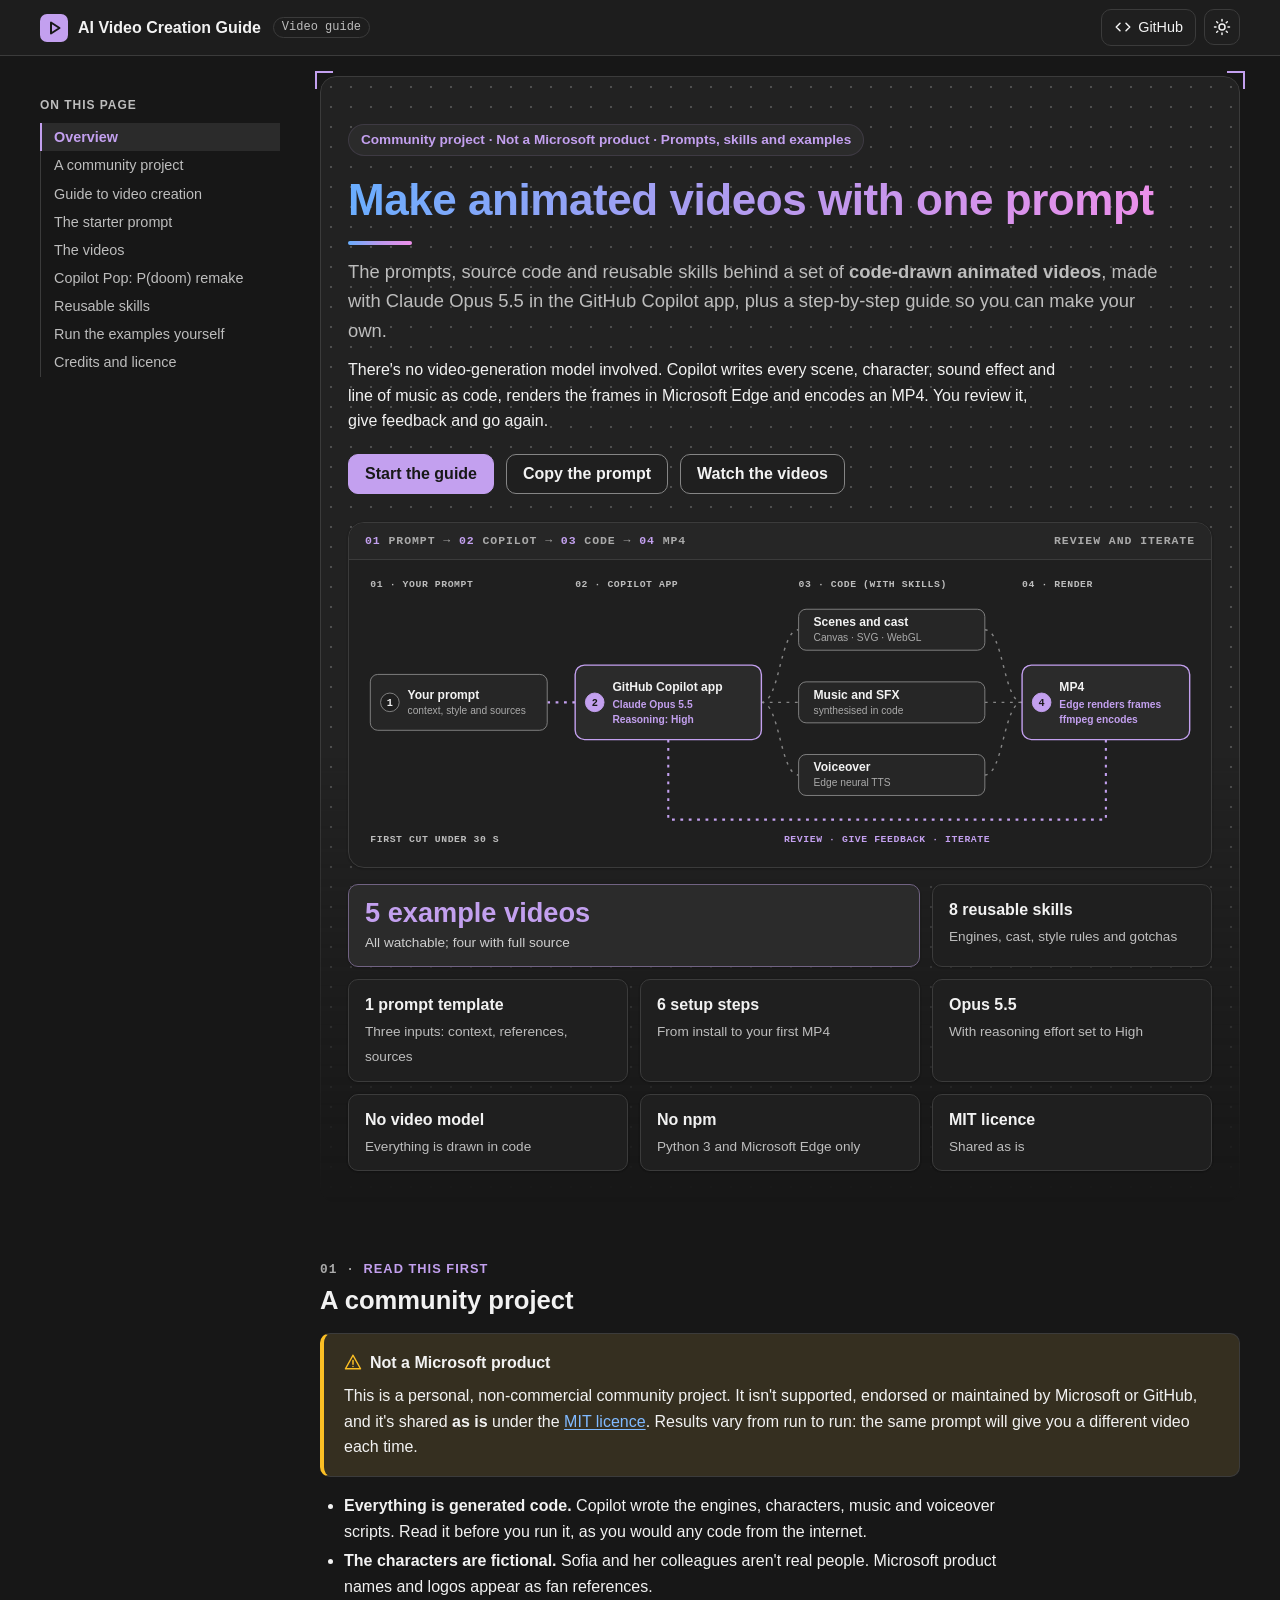
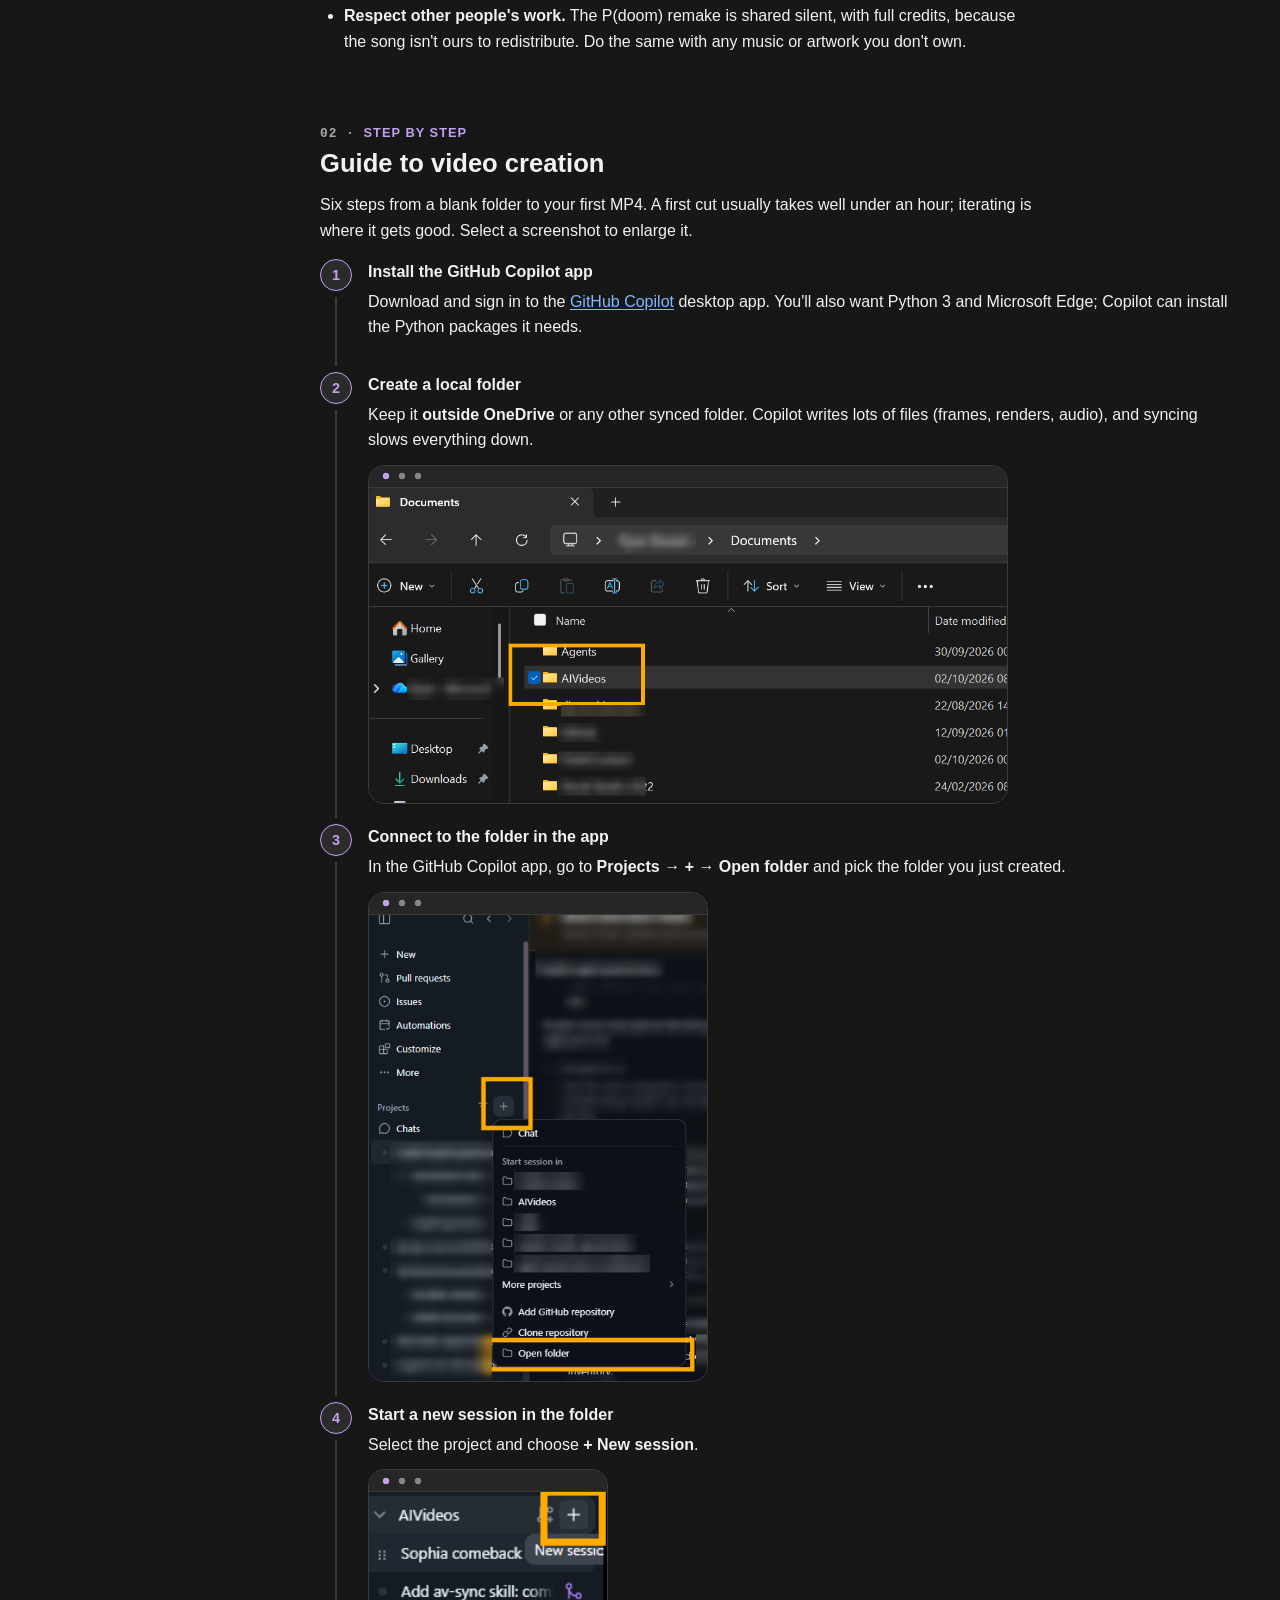
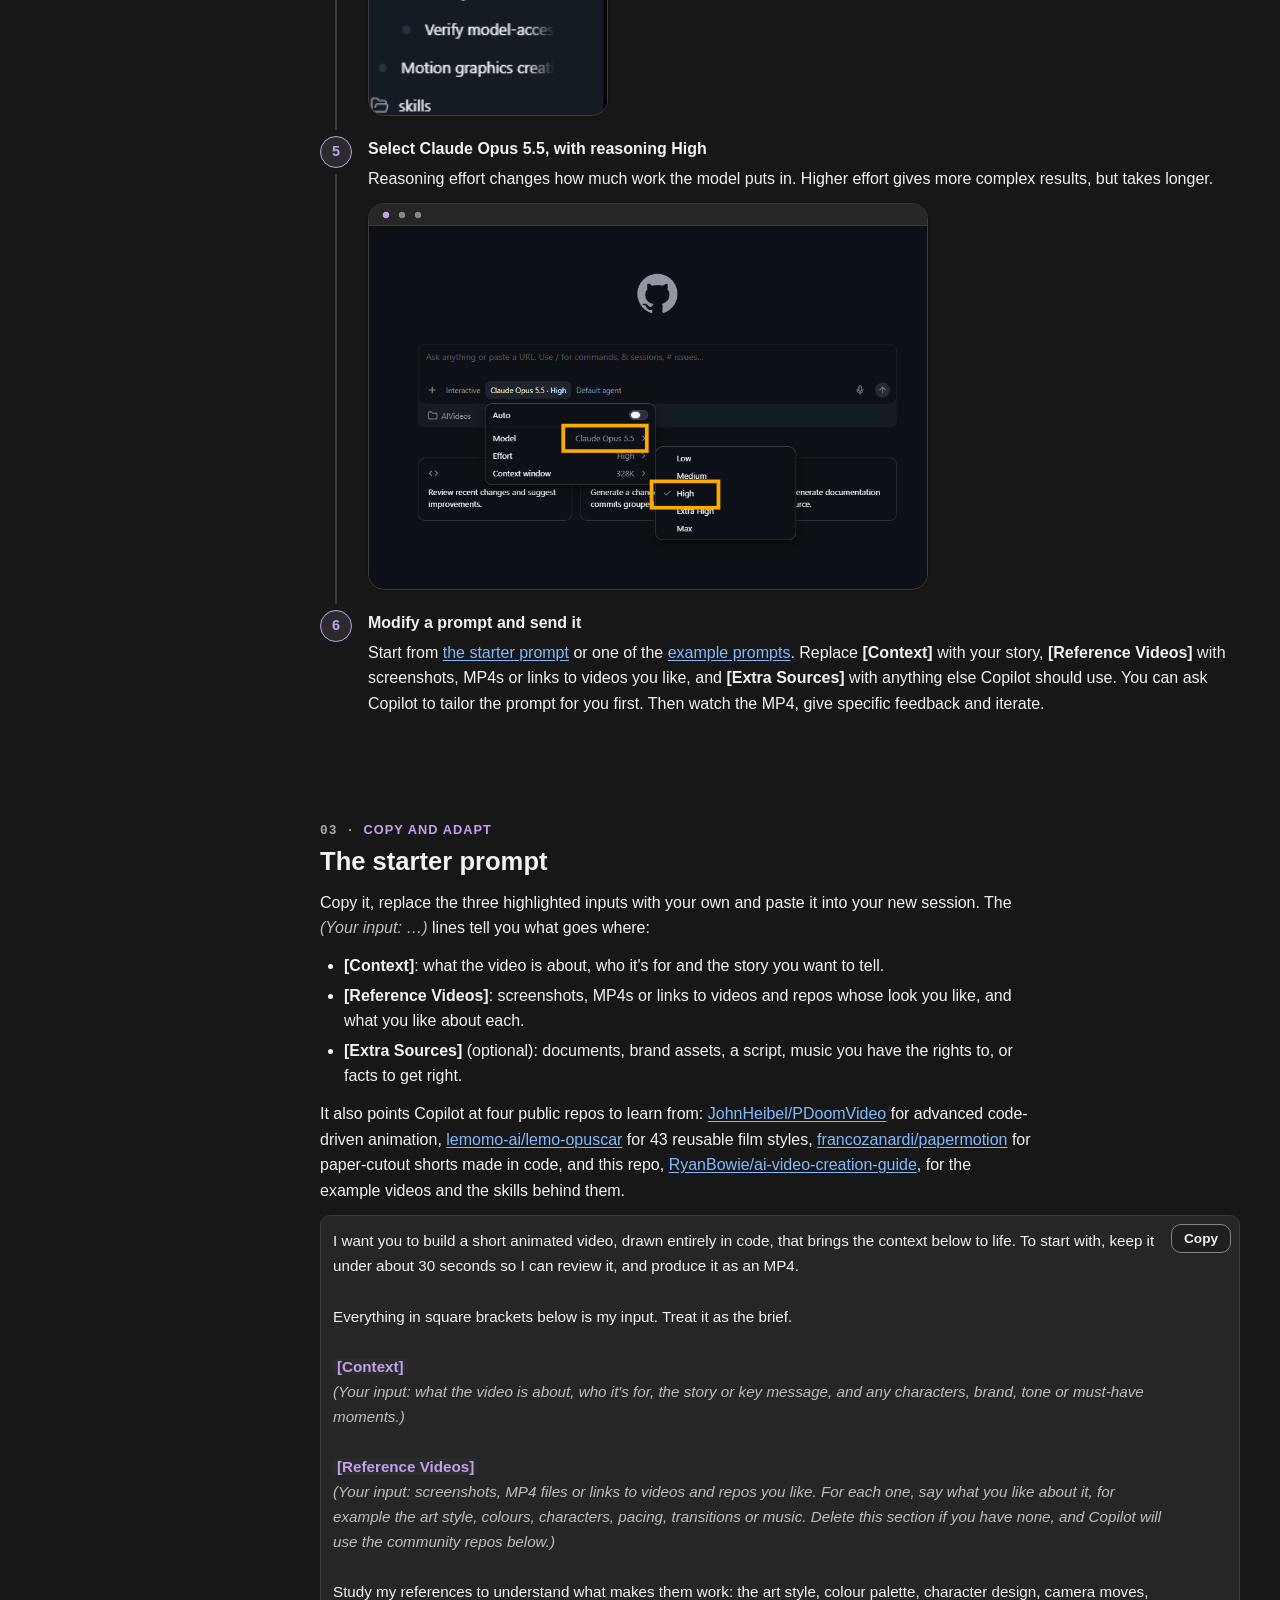
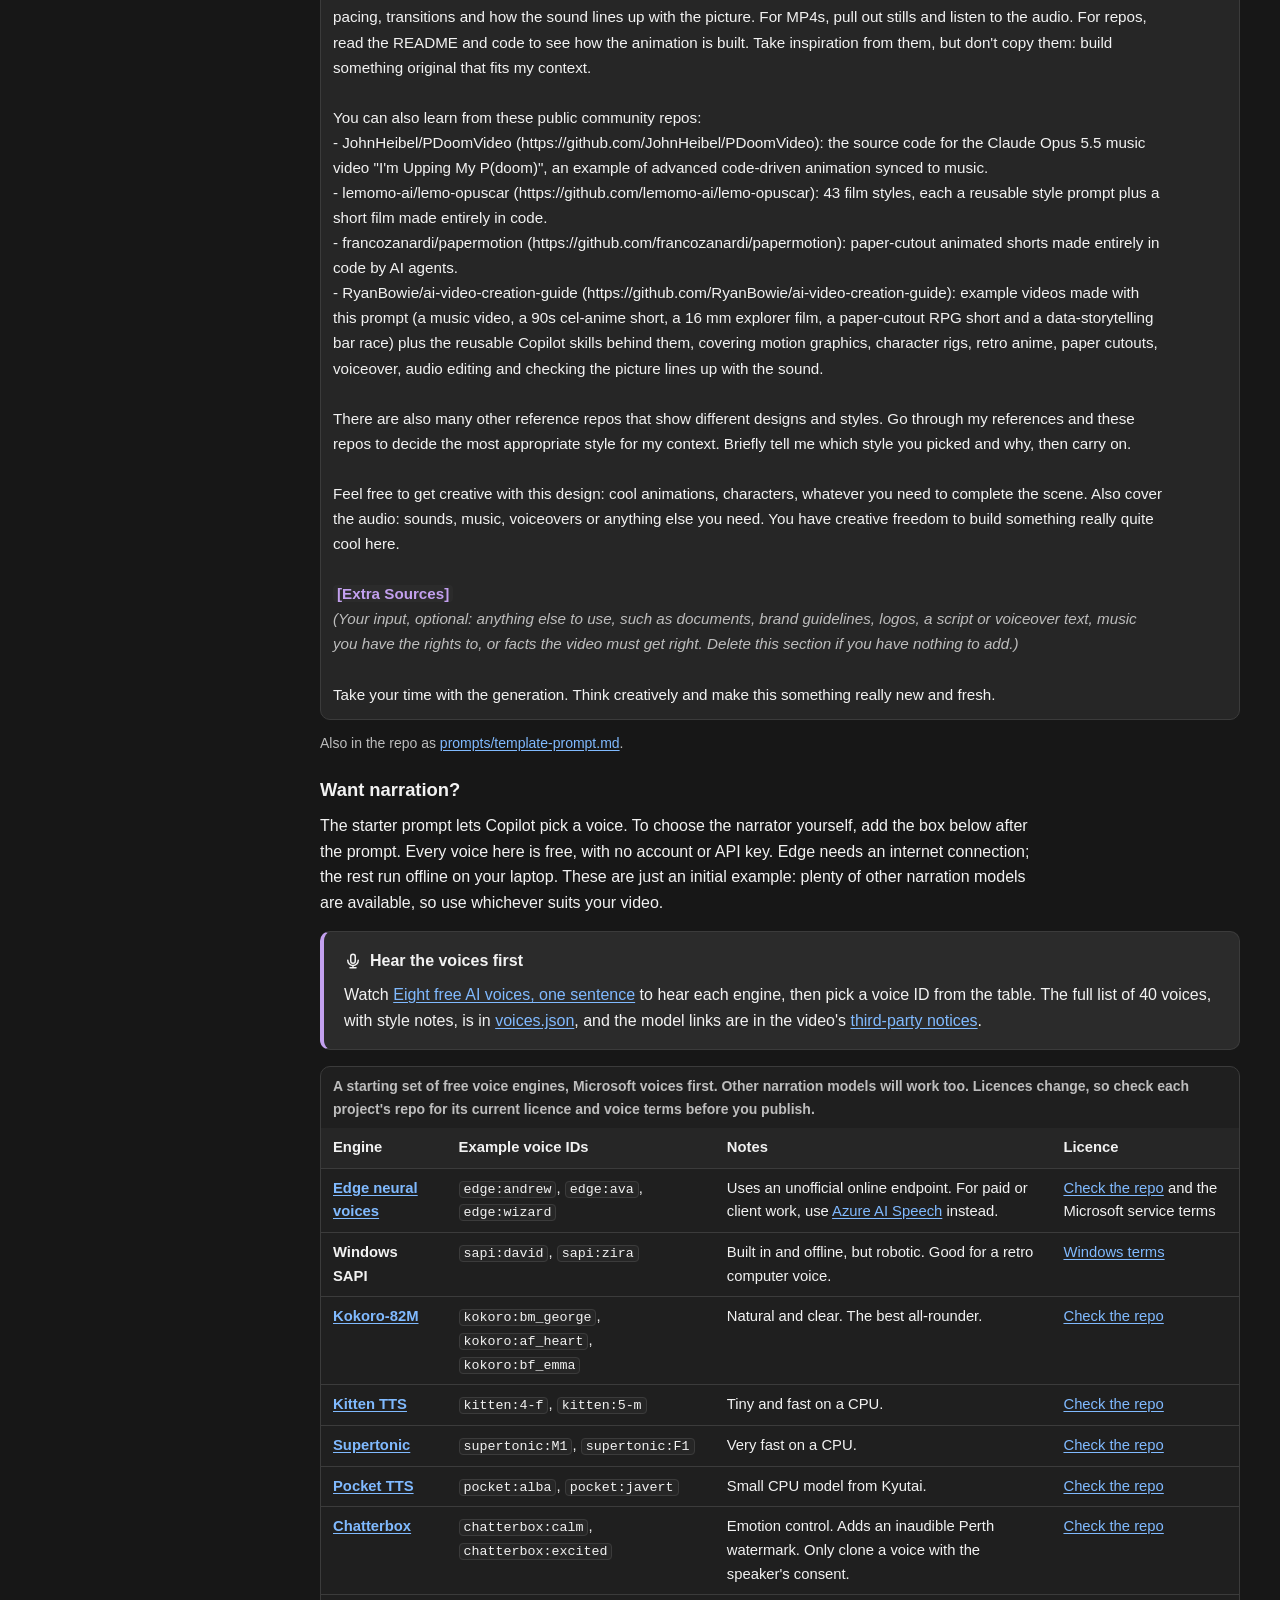
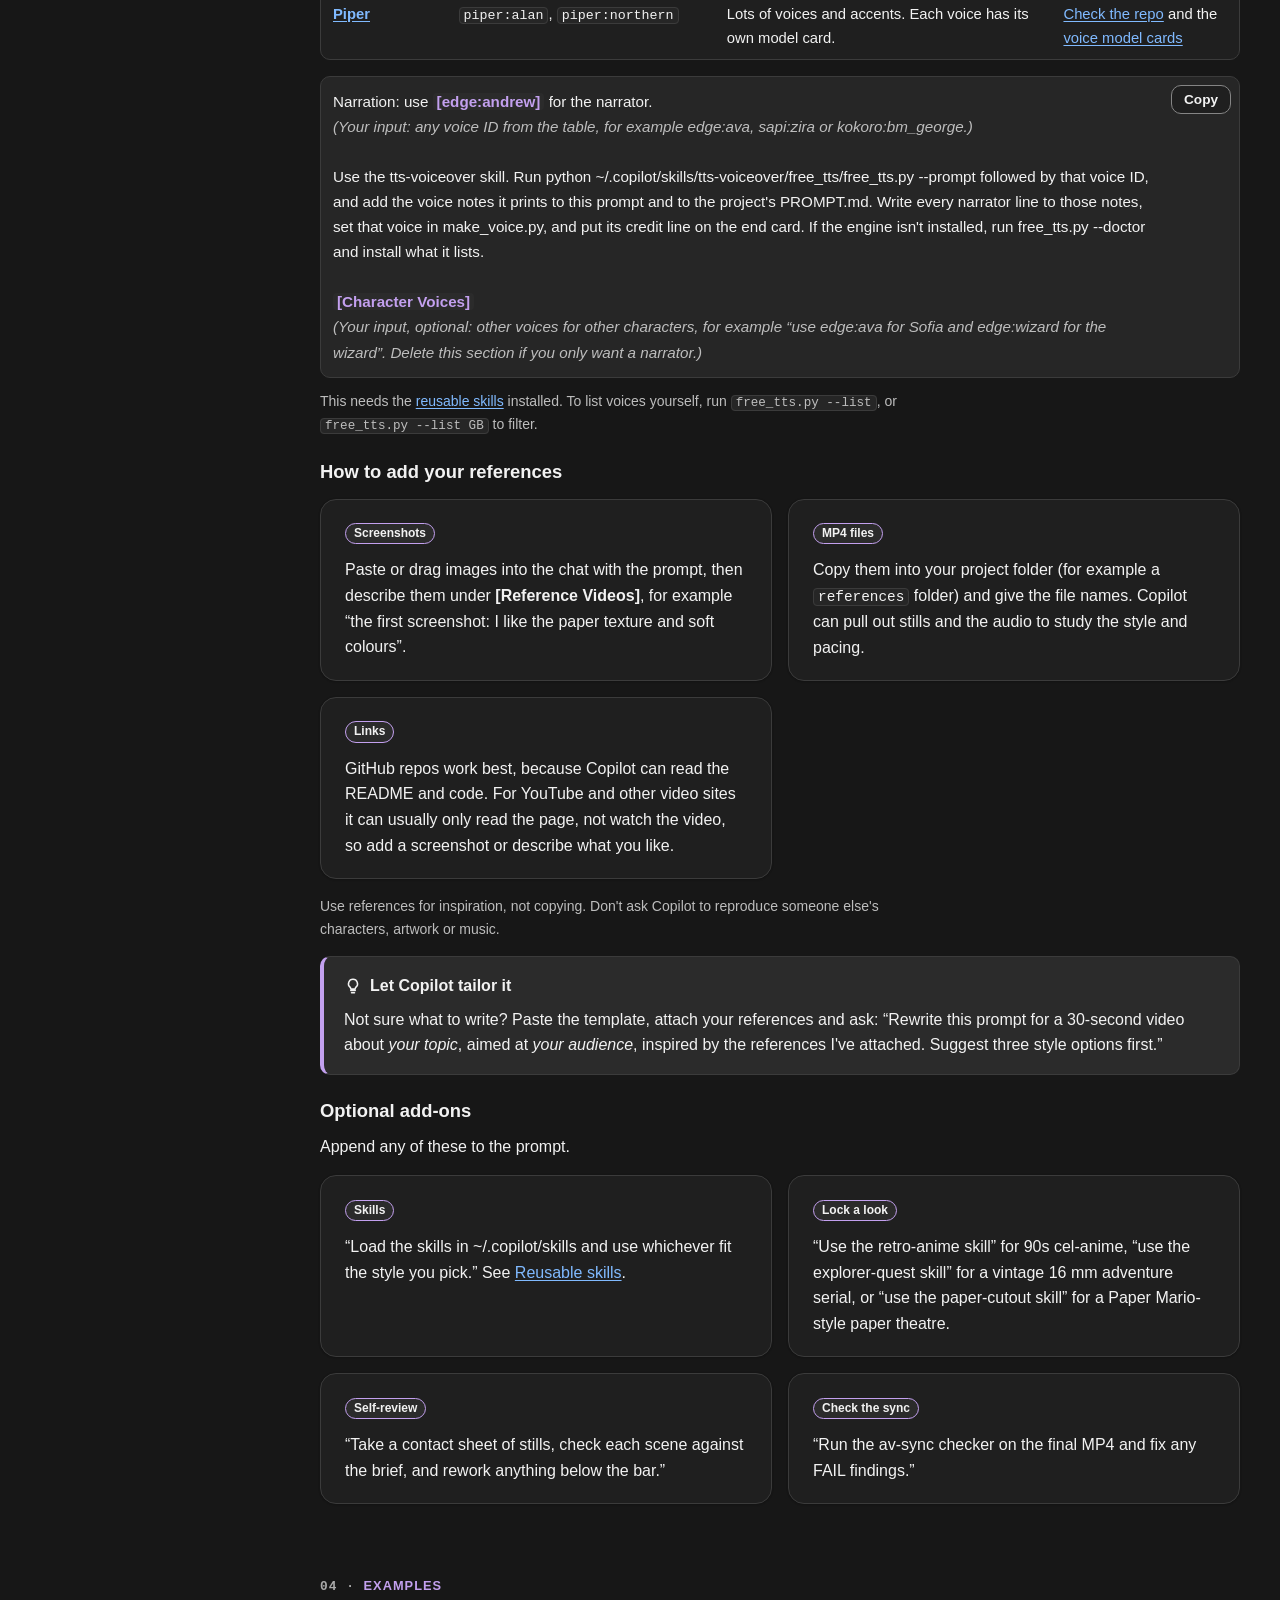
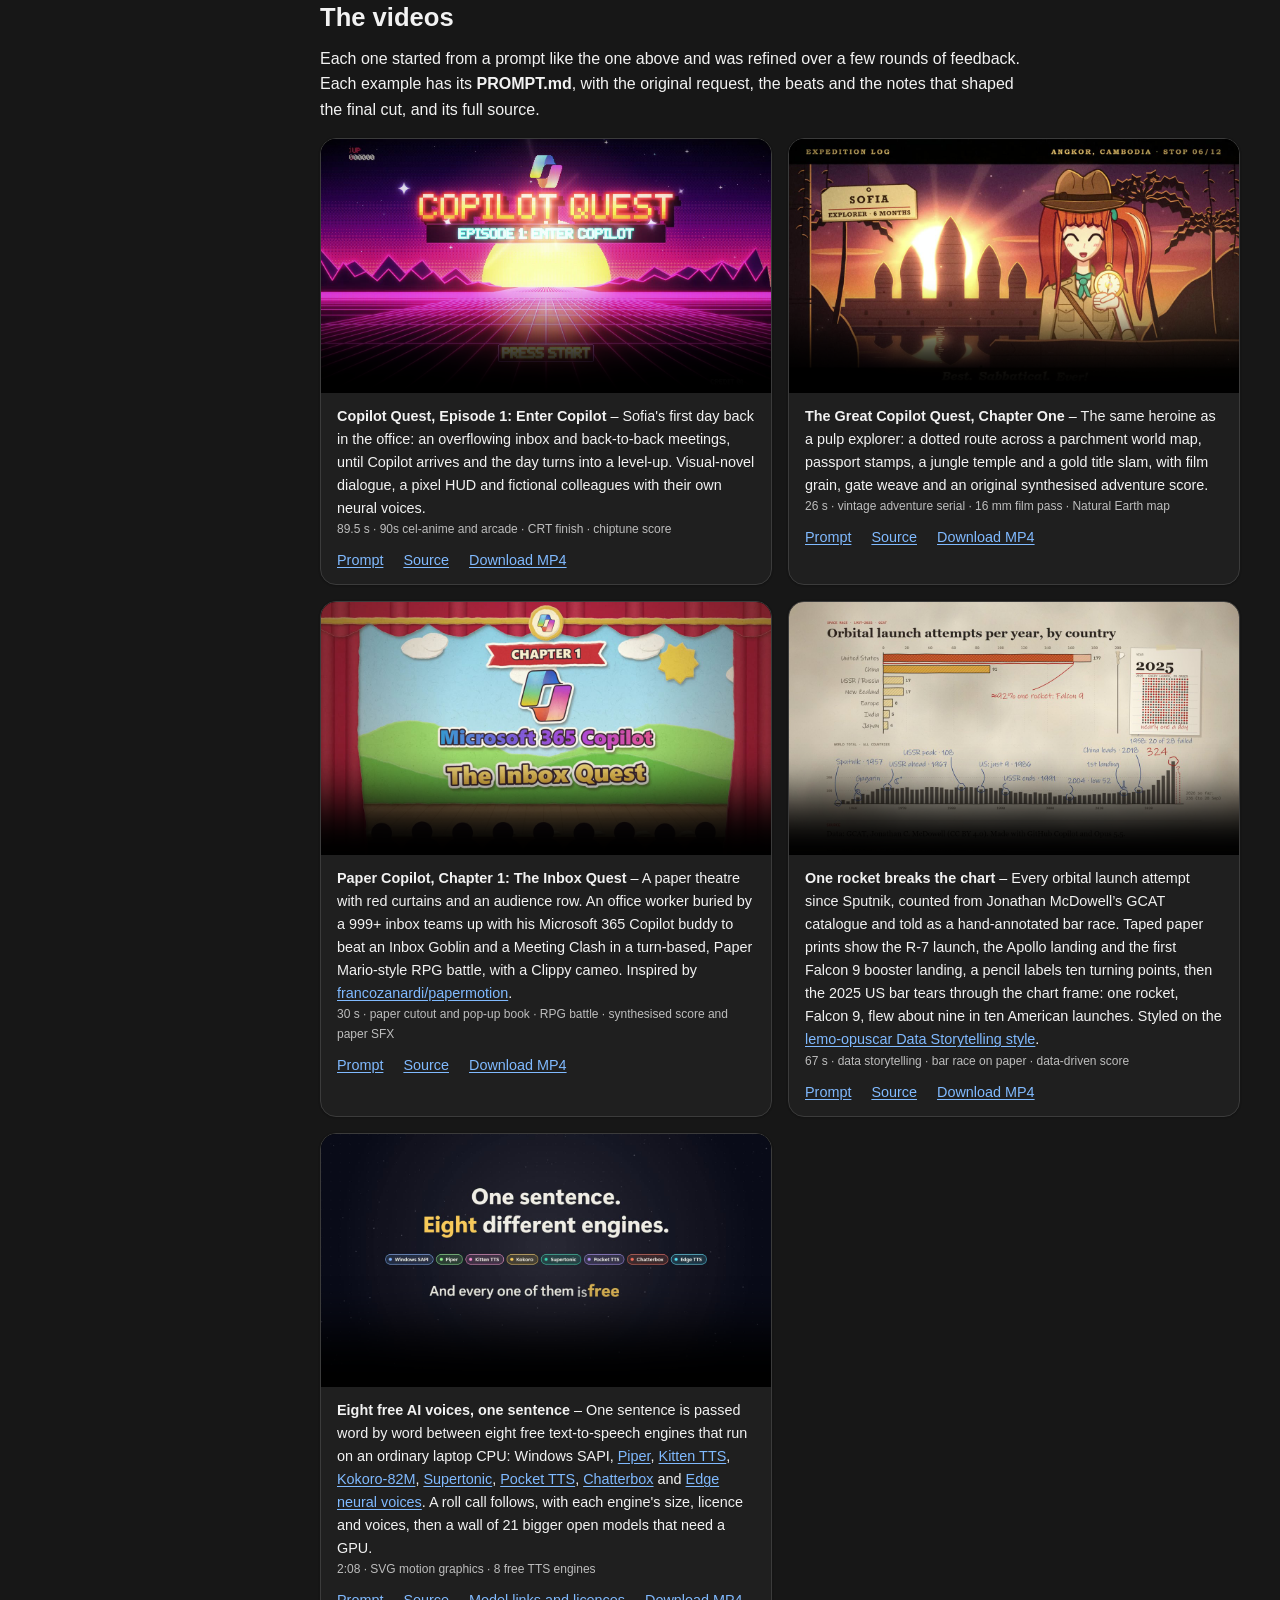
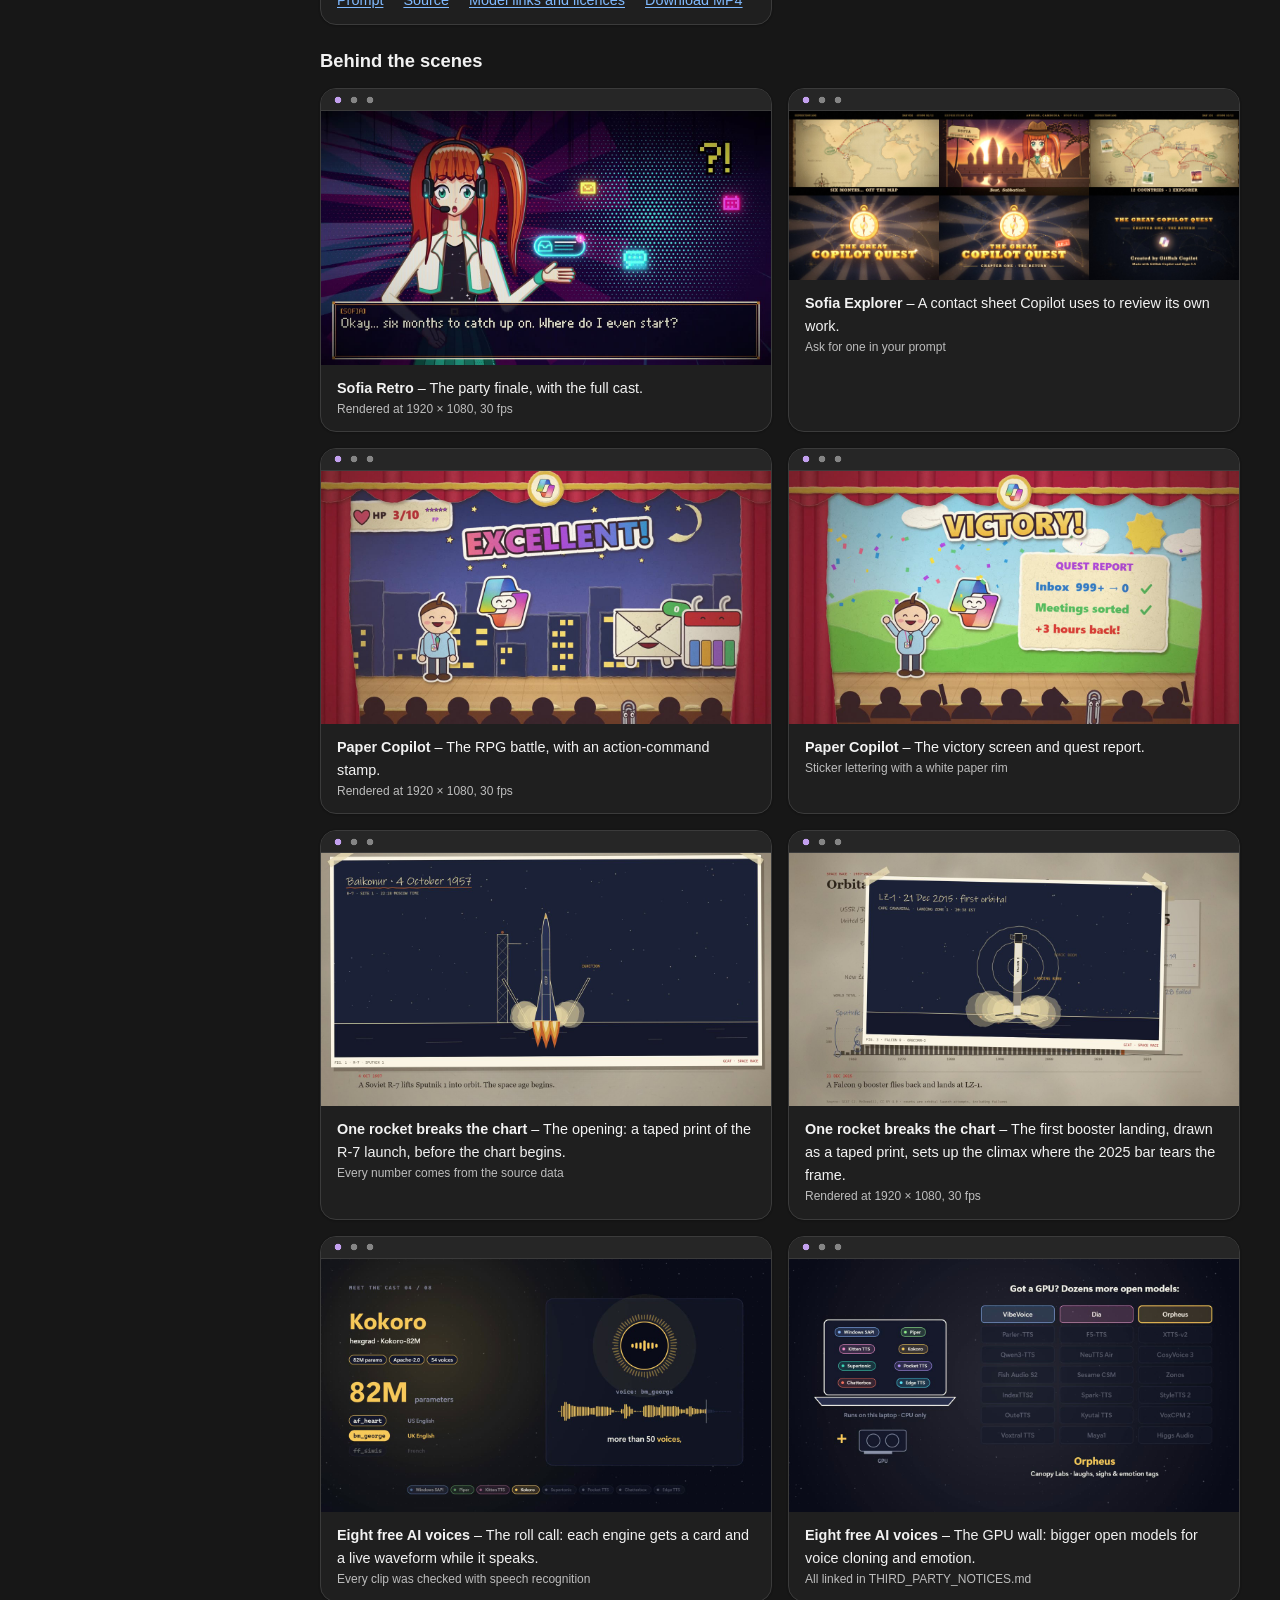
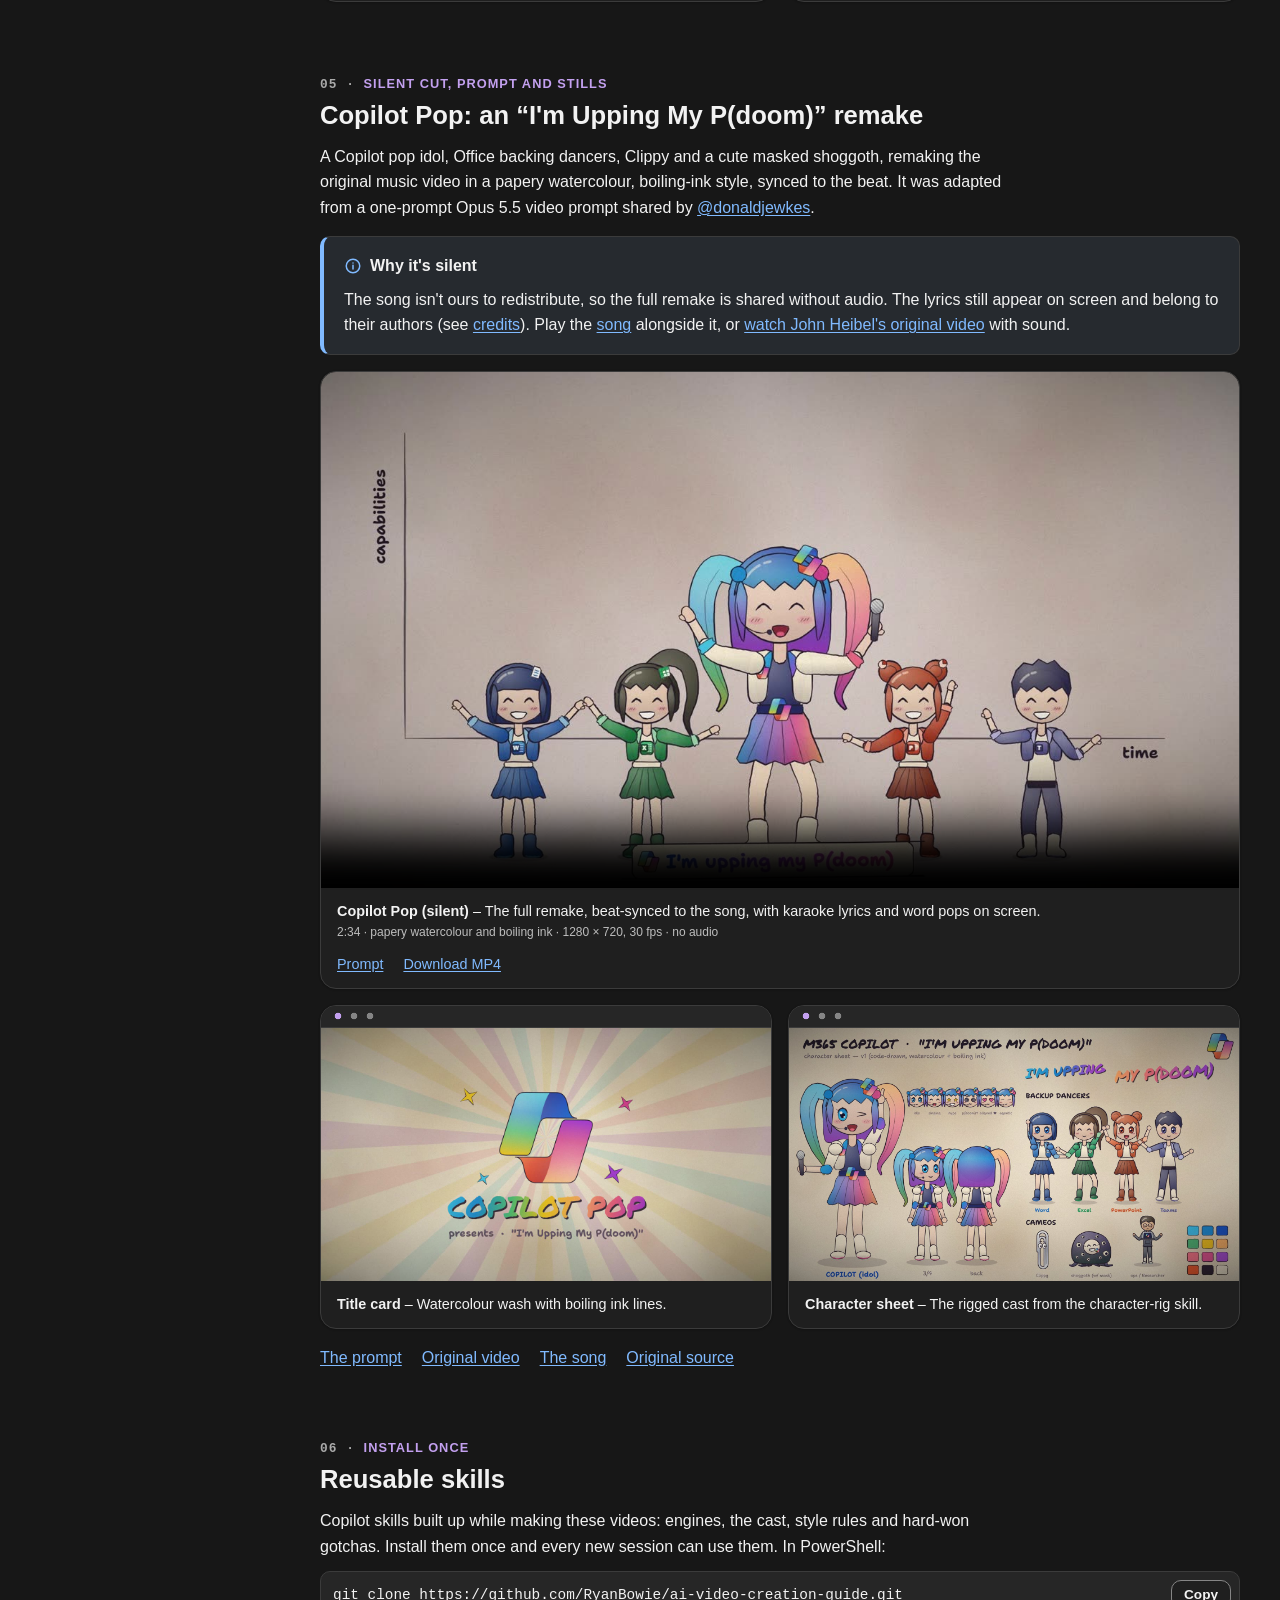
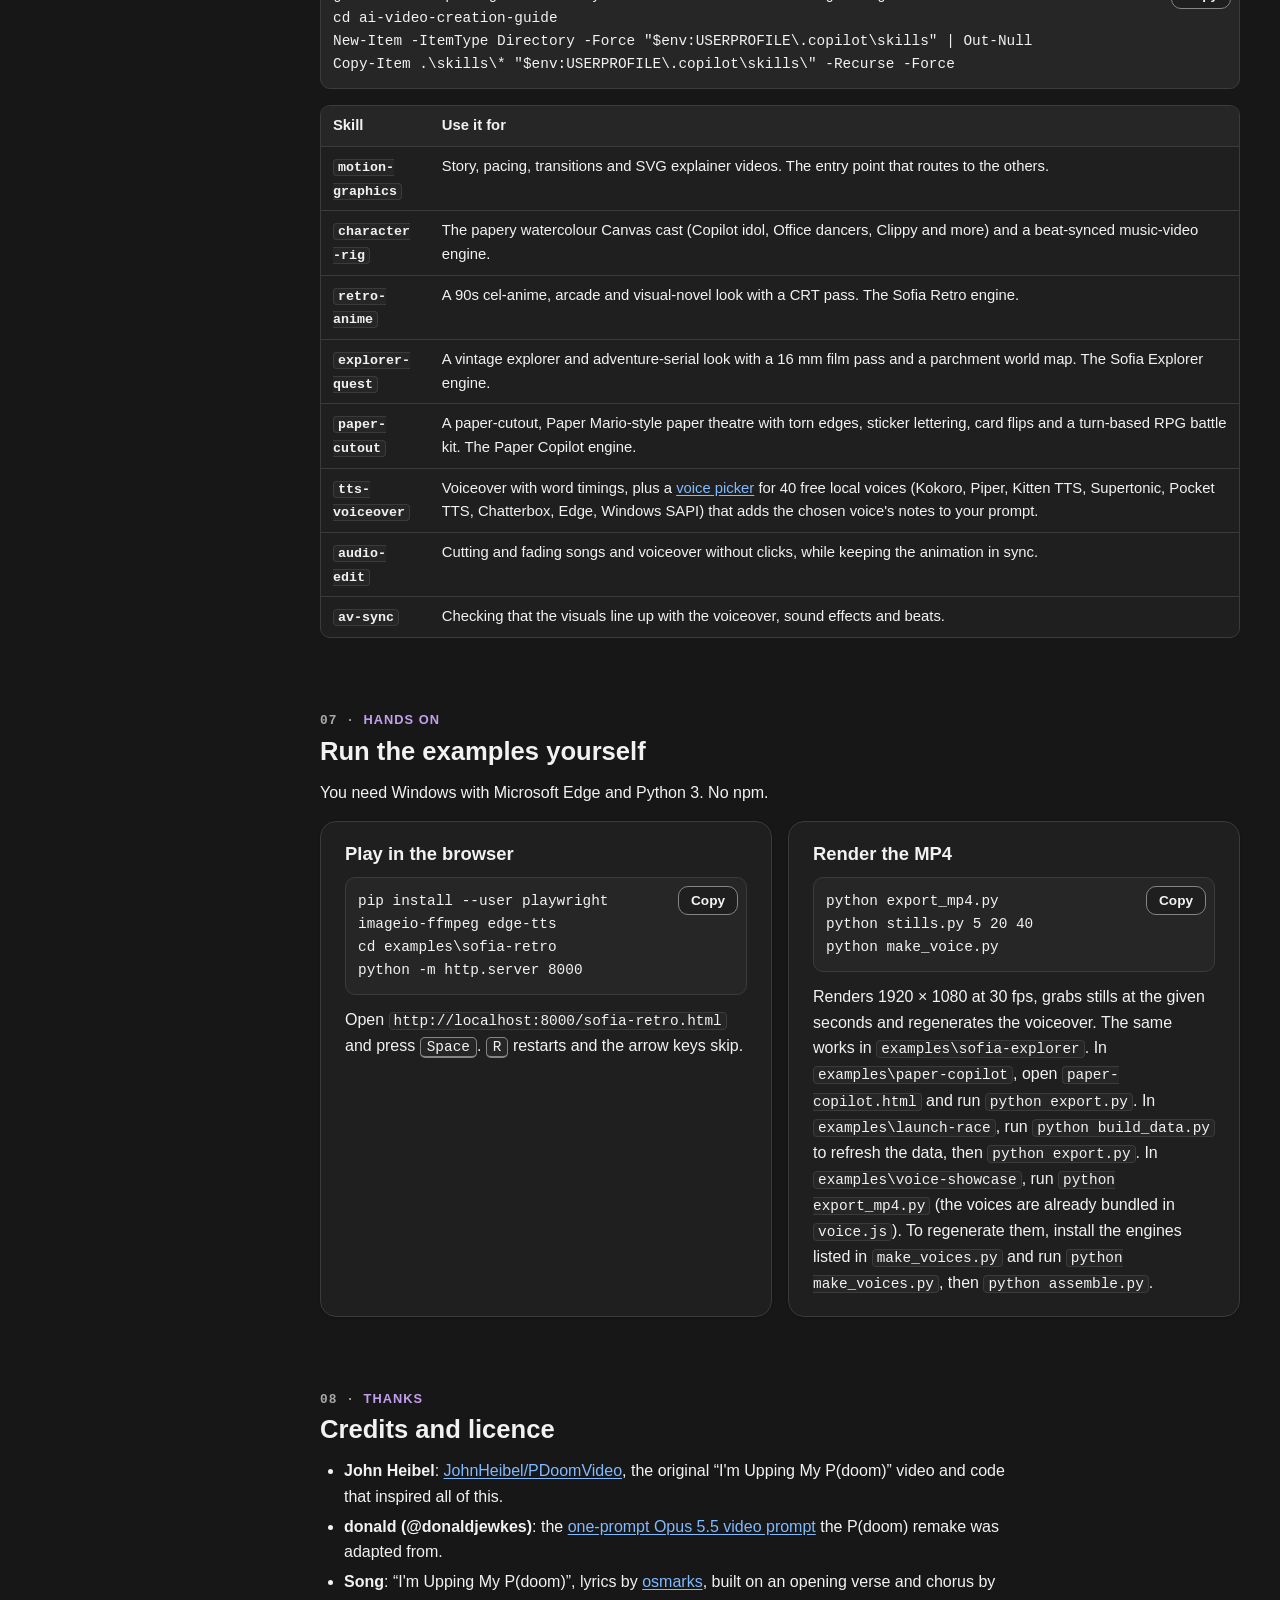
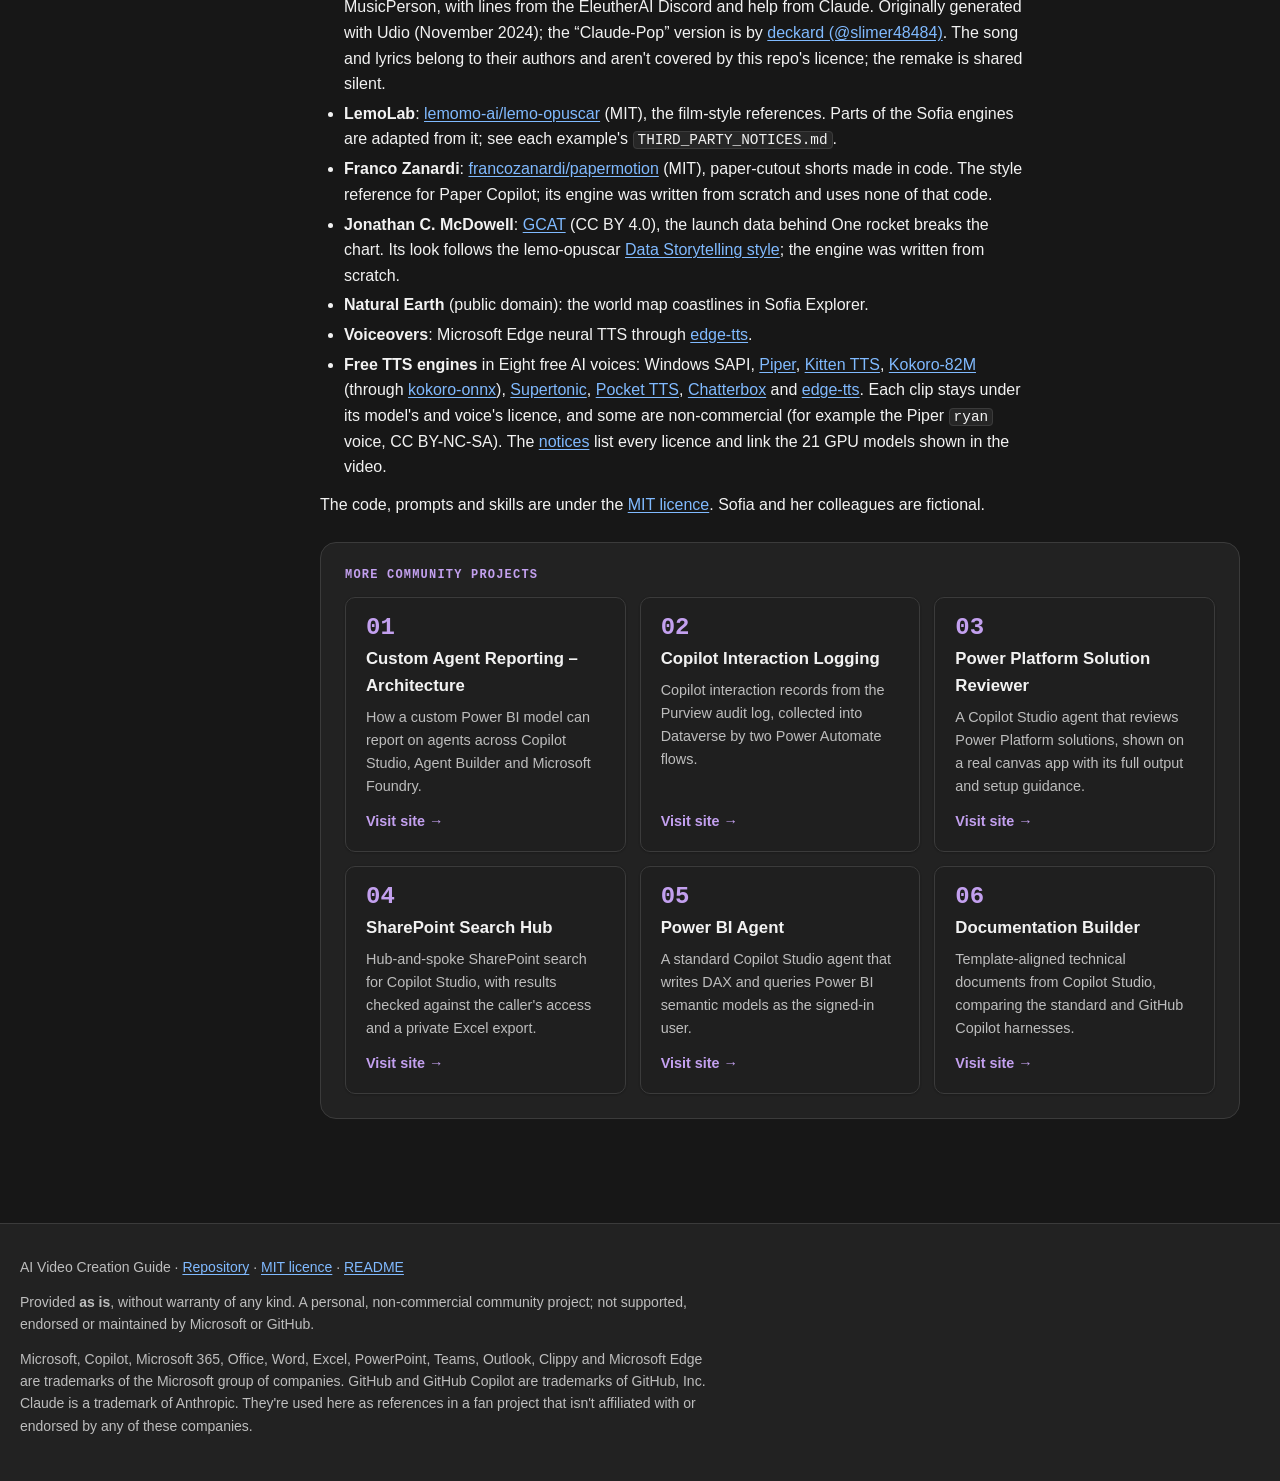
==== commit 42538093: "Remove duplicate notices link from narration intro Co-authored-by: Copilot App <223556219+Copilot@us" ====
--- a/docs/index.html
+++ b/docs/index.html
@@ -684,7 +684,7 @@
 Take your time with the generation. Think creatively and make this something really new and fresh.</code><button type="button" class="btn btn-sm copy-btn" data-copy-target="prompt-text" data-jsonly hidden>Copy</button></div>
       <p class="small muted">Also in the repo as <a href="https://github.com/RyanBowie/ai-video-creation-guide/blob/main/prompts/template-prompt.md">prompts/template-prompt.md</a>.</p>
       <h3 id="narration">Want narration?</h3>
-      <p>The starter prompt lets Copilot pick a voice. To choose the narrator yourself, add the box below after the prompt. Every voice here is free, with no account or API key. Edge needs an internet connection; the rest run offline on your laptop. These are just an initial example: plenty of other narration models are available, and the video&#39;s <a href="https://github.com/RyanBowie/ai-video-creation-guide/blob/main/examples/voice-showcase/THIRD_PARTY_NOTICES.md">third-party notices</a> link more of them.</p>
+      <p>The starter prompt lets Copilot pick a voice. To choose the narrator yourself, add the box below after the prompt. Every voice here is free, with no account or API key. Edge needs an internet connection; the rest run offline on your laptop. These are just an initial example: plenty of other narration models are available, so use whichever suits your video.</p>
       <div class="callout callout-accent" role="note">
         <p class="callout-title"><svg viewBox="0 0 24 24" aria-hidden="true" fill="none" stroke="currentColor" stroke-width="2" stroke-linecap="round" stroke-linejoin="round"><path d="M12 3a3 3 0 0 0-3 3v6a3 3 0 0 0 6 0V6a3 3 0 0 0-3-3z"/><path d="M19 11a7 7 0 0 1-14 0M12 18v3M8 21h8"/></svg>Hear the voices first</p>
         <p>Watch <a href="#voice-showcase">Eight free AI voices, one sentence</a> to hear each engine, then pick a voice ID from the table. The full list of 40 voices, with style notes, is in <a href="https://github.com/RyanBowie/ai-video-creation-guide/blob/main/skills/tts-voiceover/free_tts/voices.json">voices.json</a>, and the model links are in the video&#39;s <a href="https://github.com/RyanBowie/ai-video-creation-guide/blob/main/examples/voice-showcase/THIRD_PARTY_NOTICES.md">third-party notices</a>.</p>
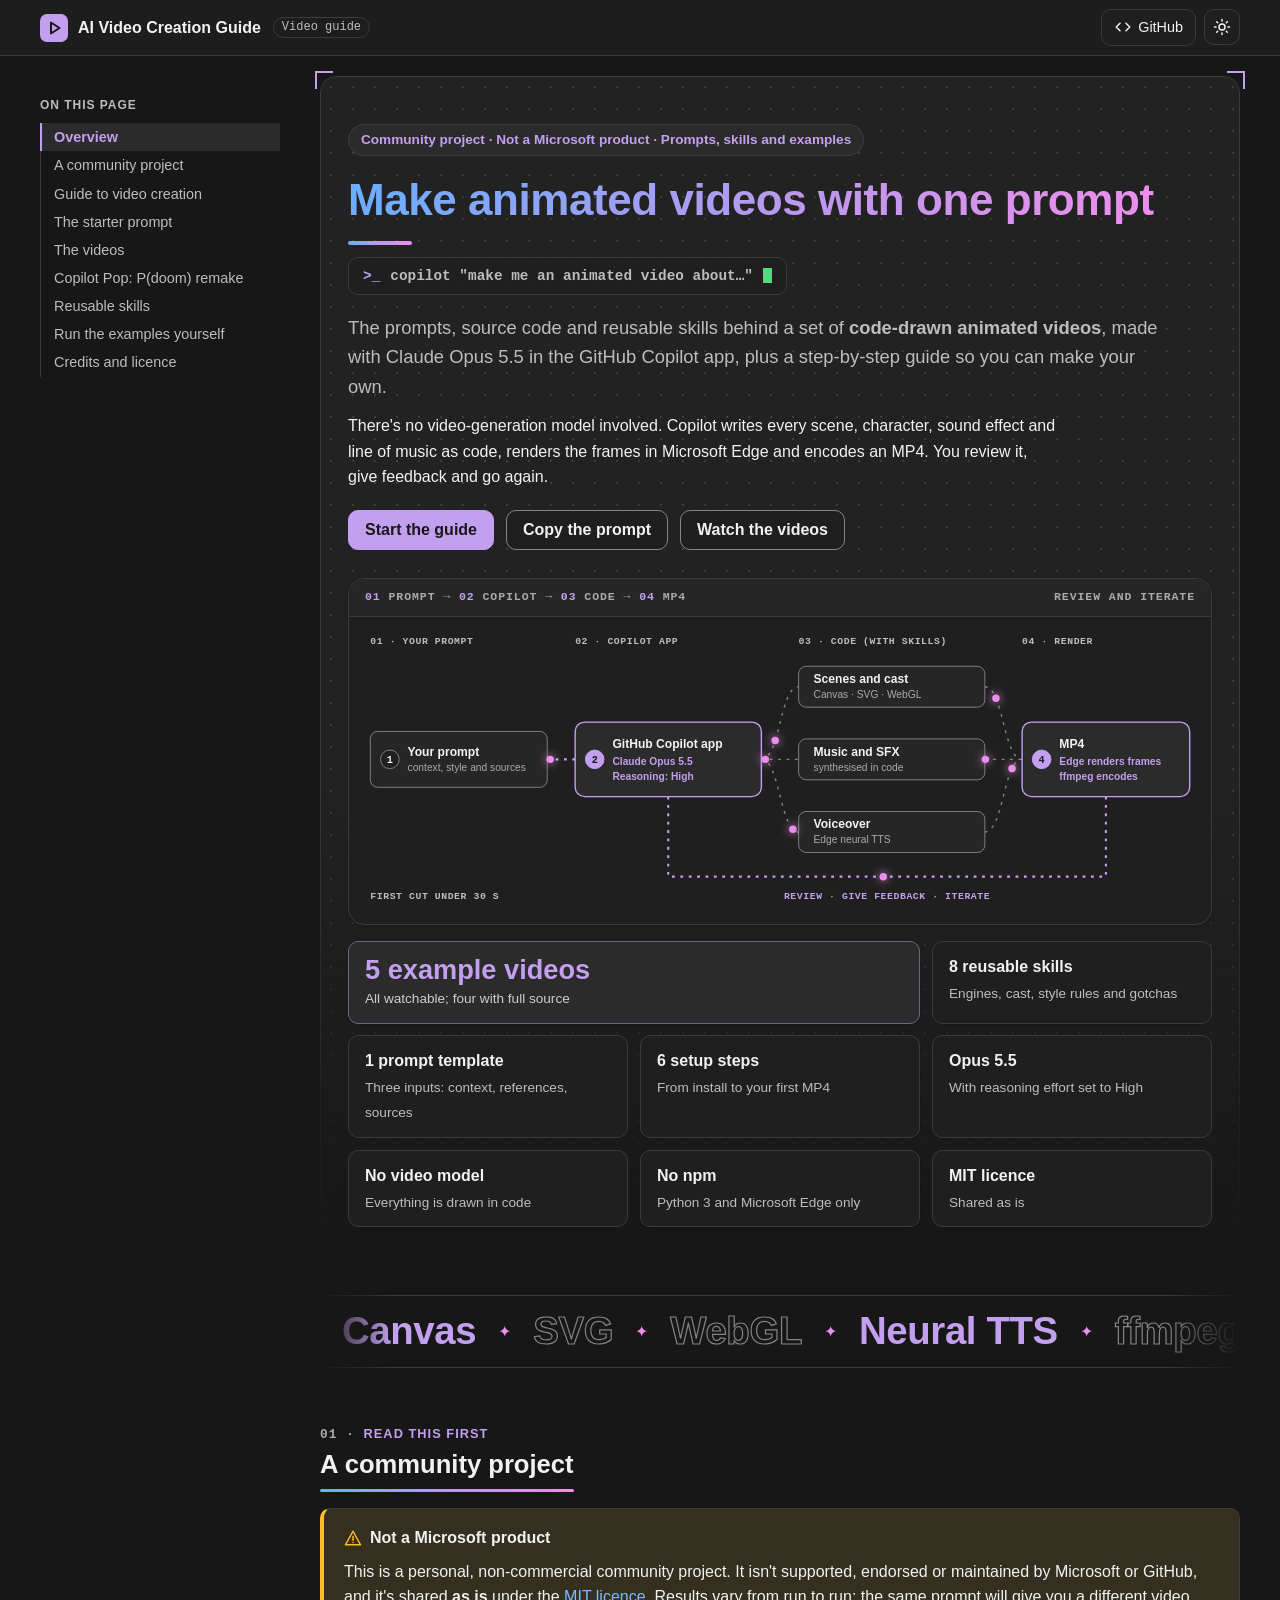
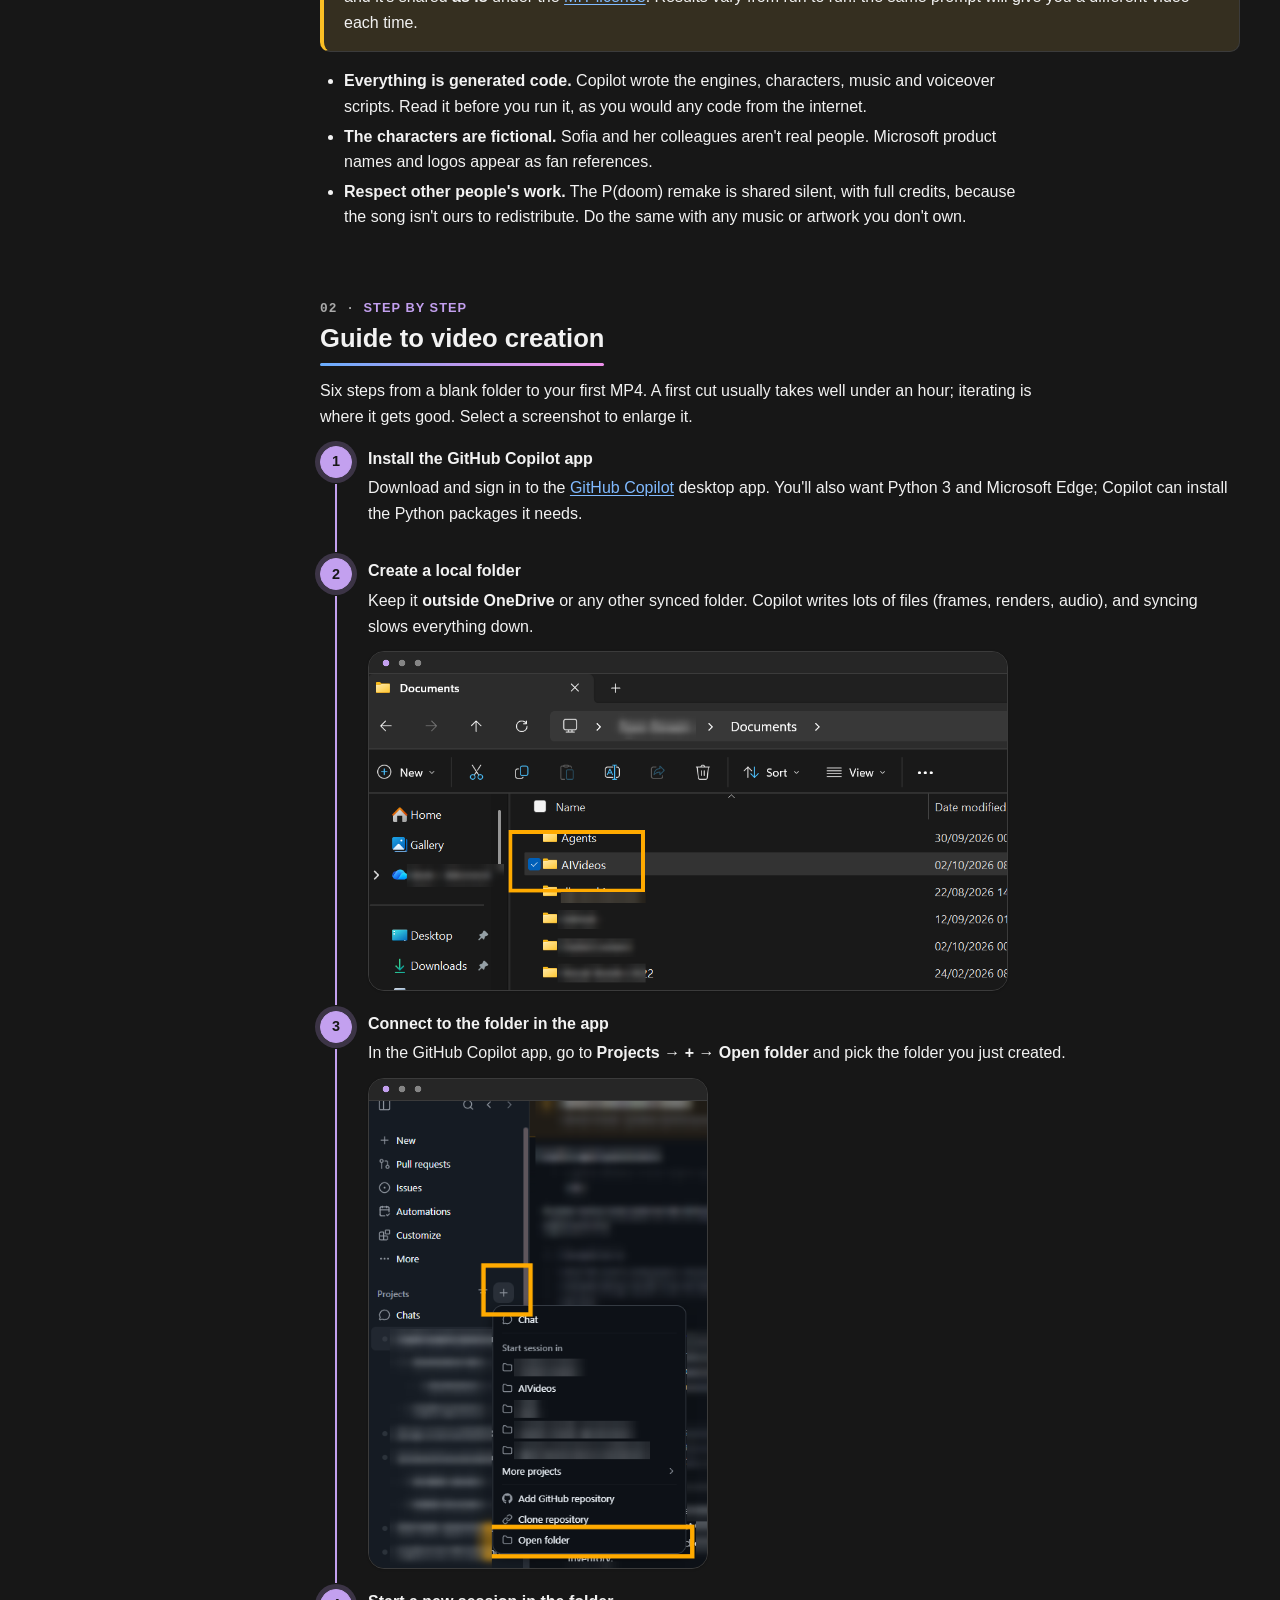
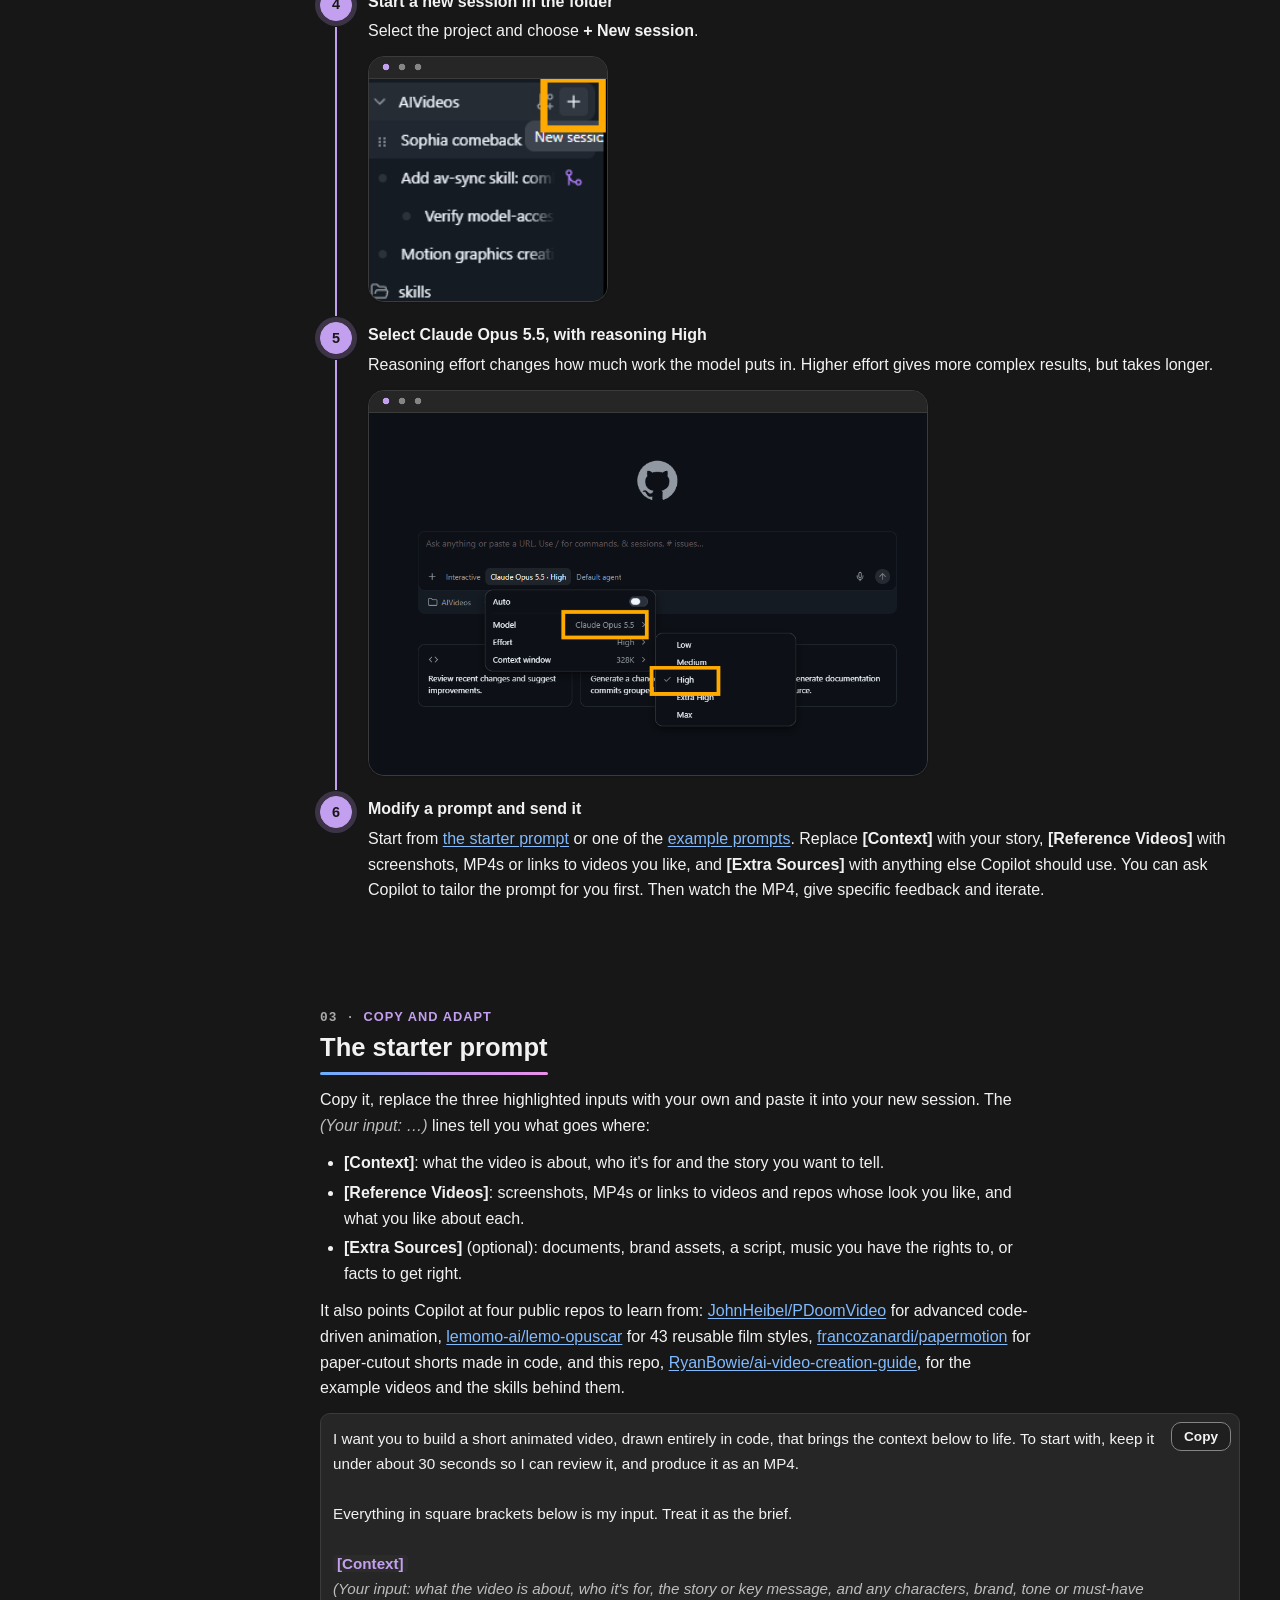
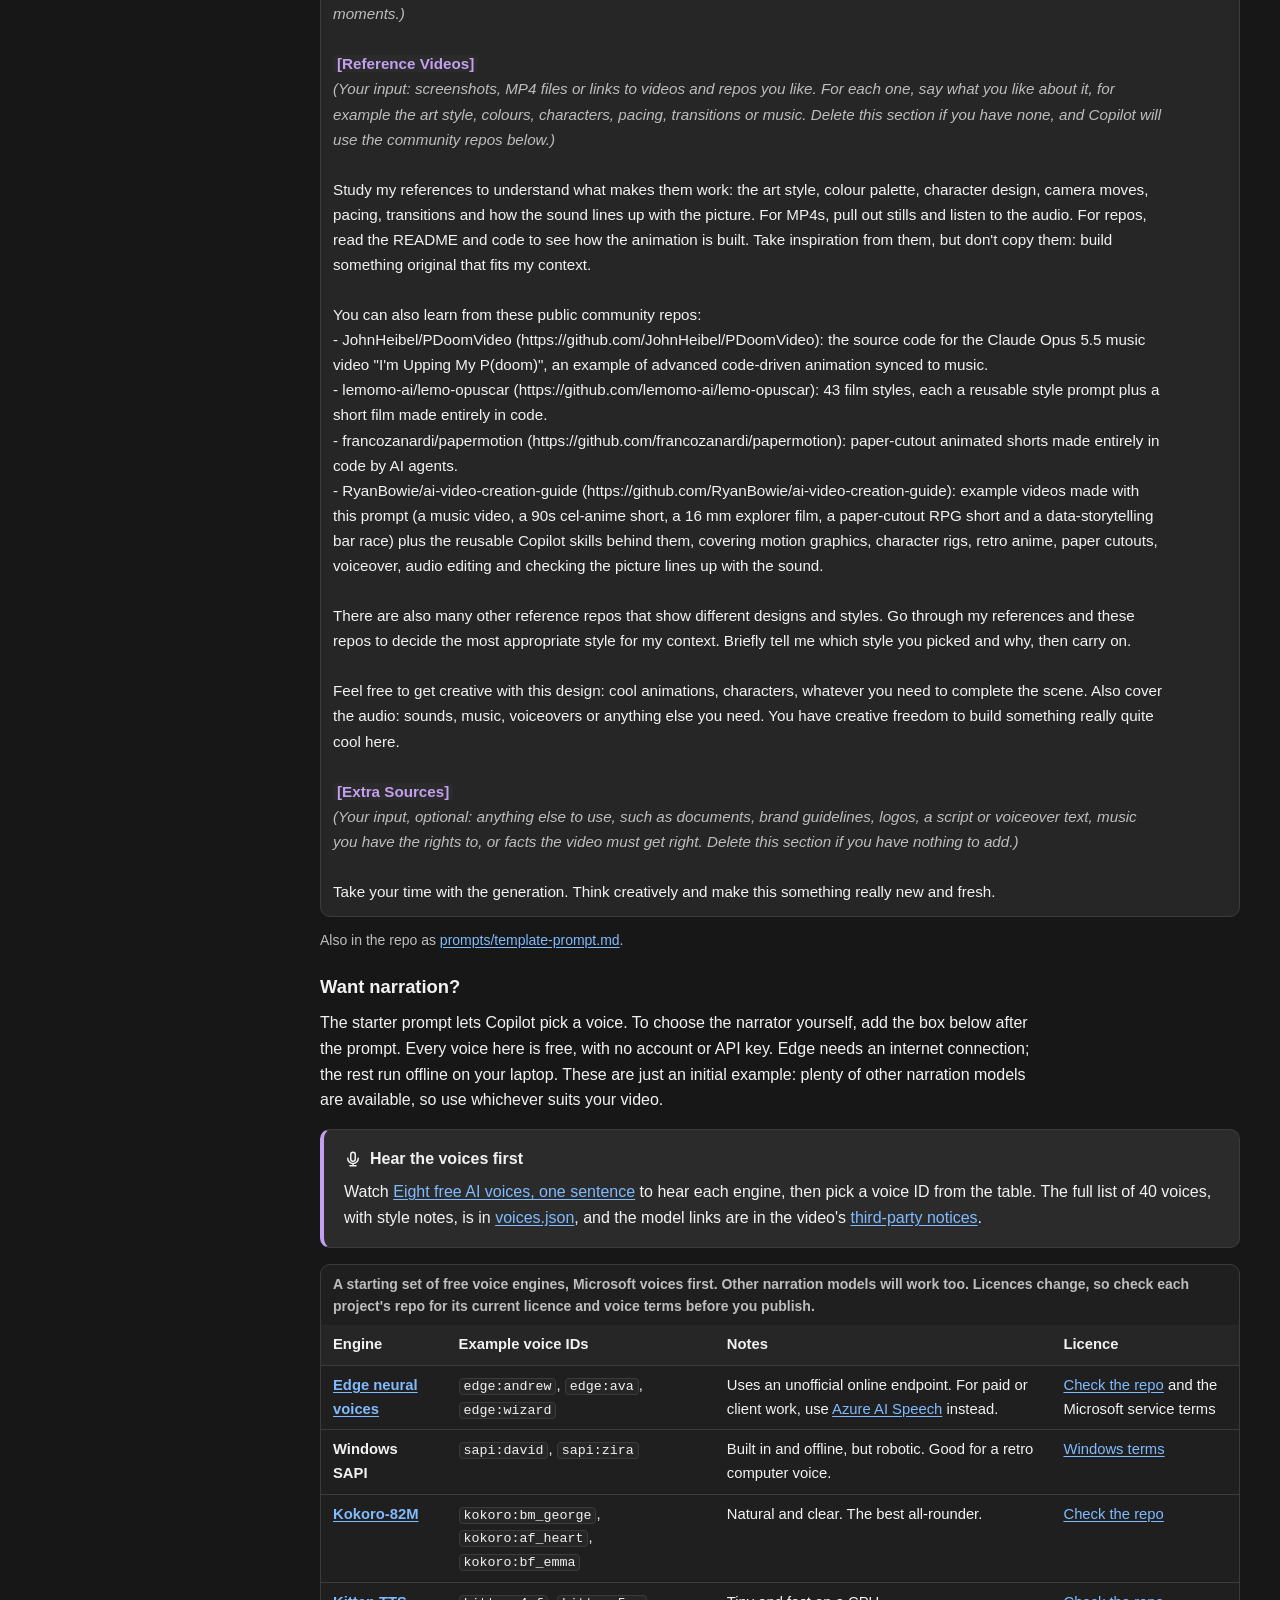
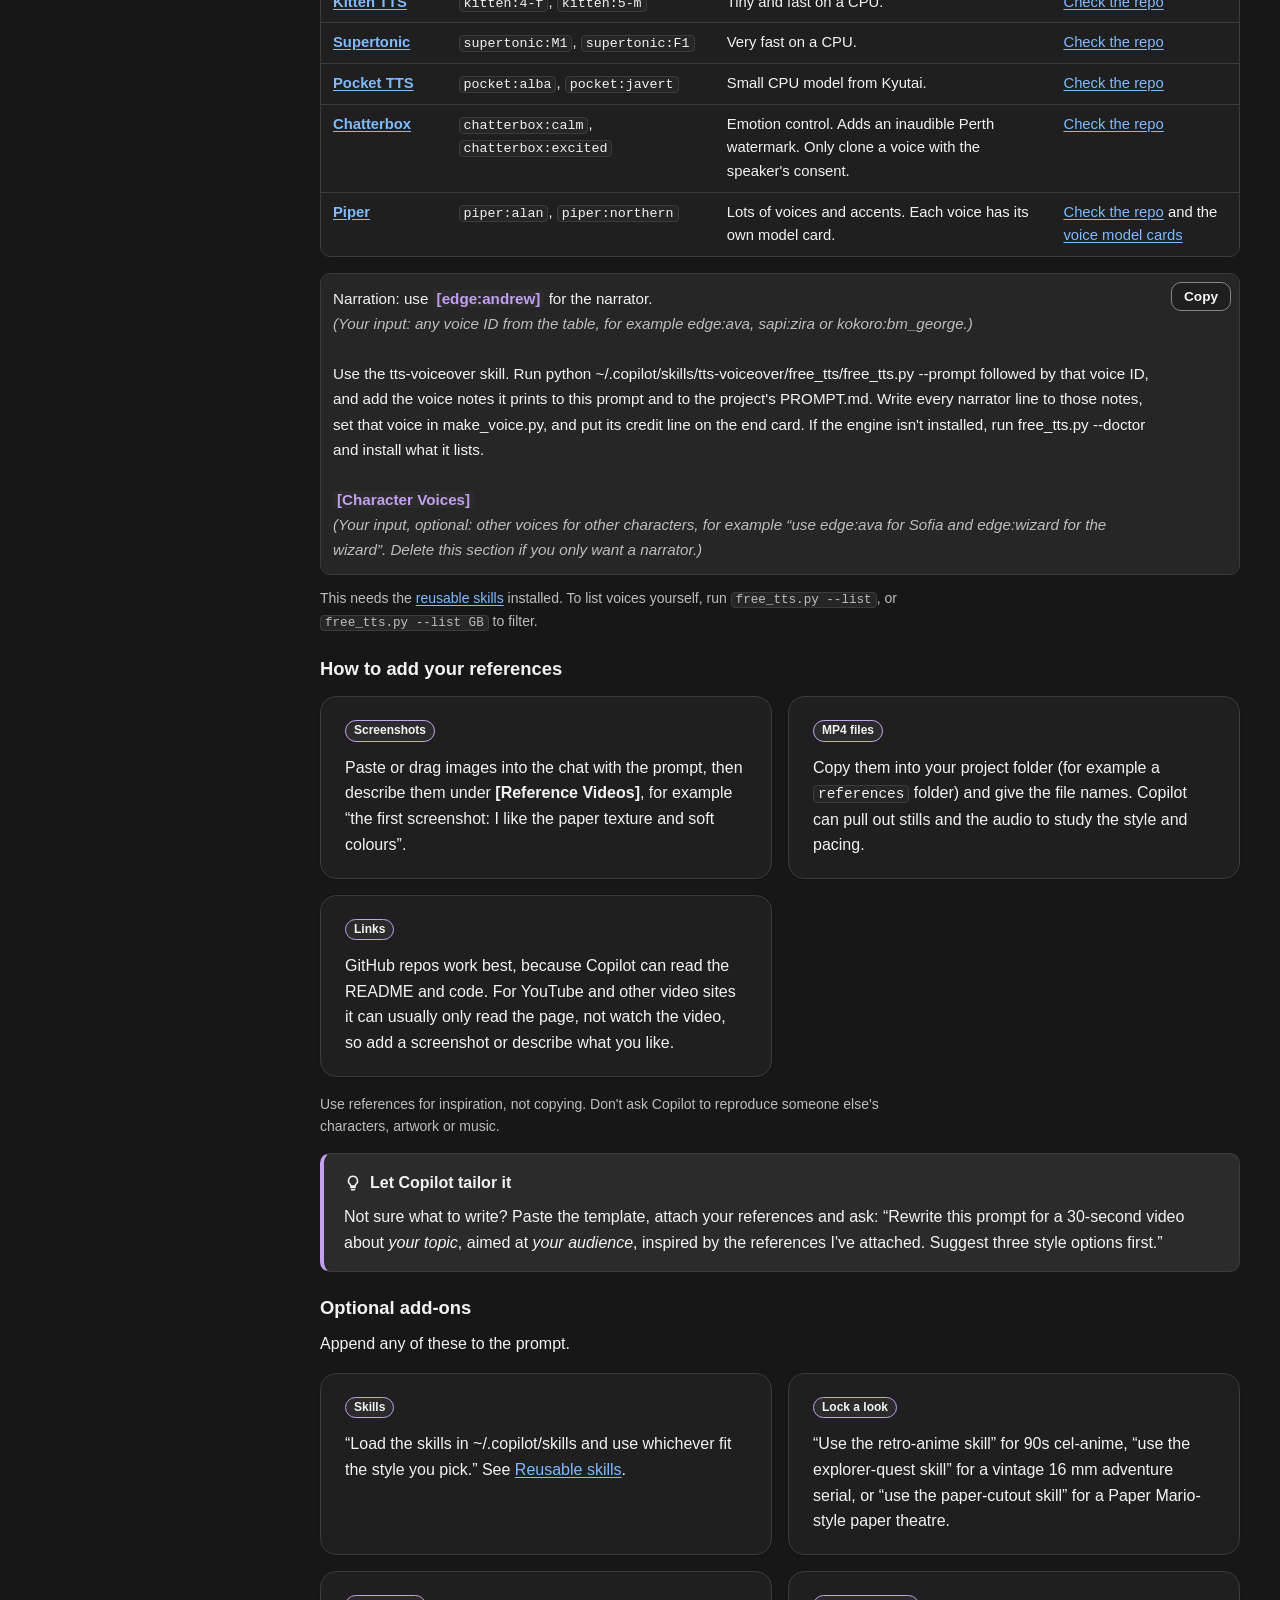
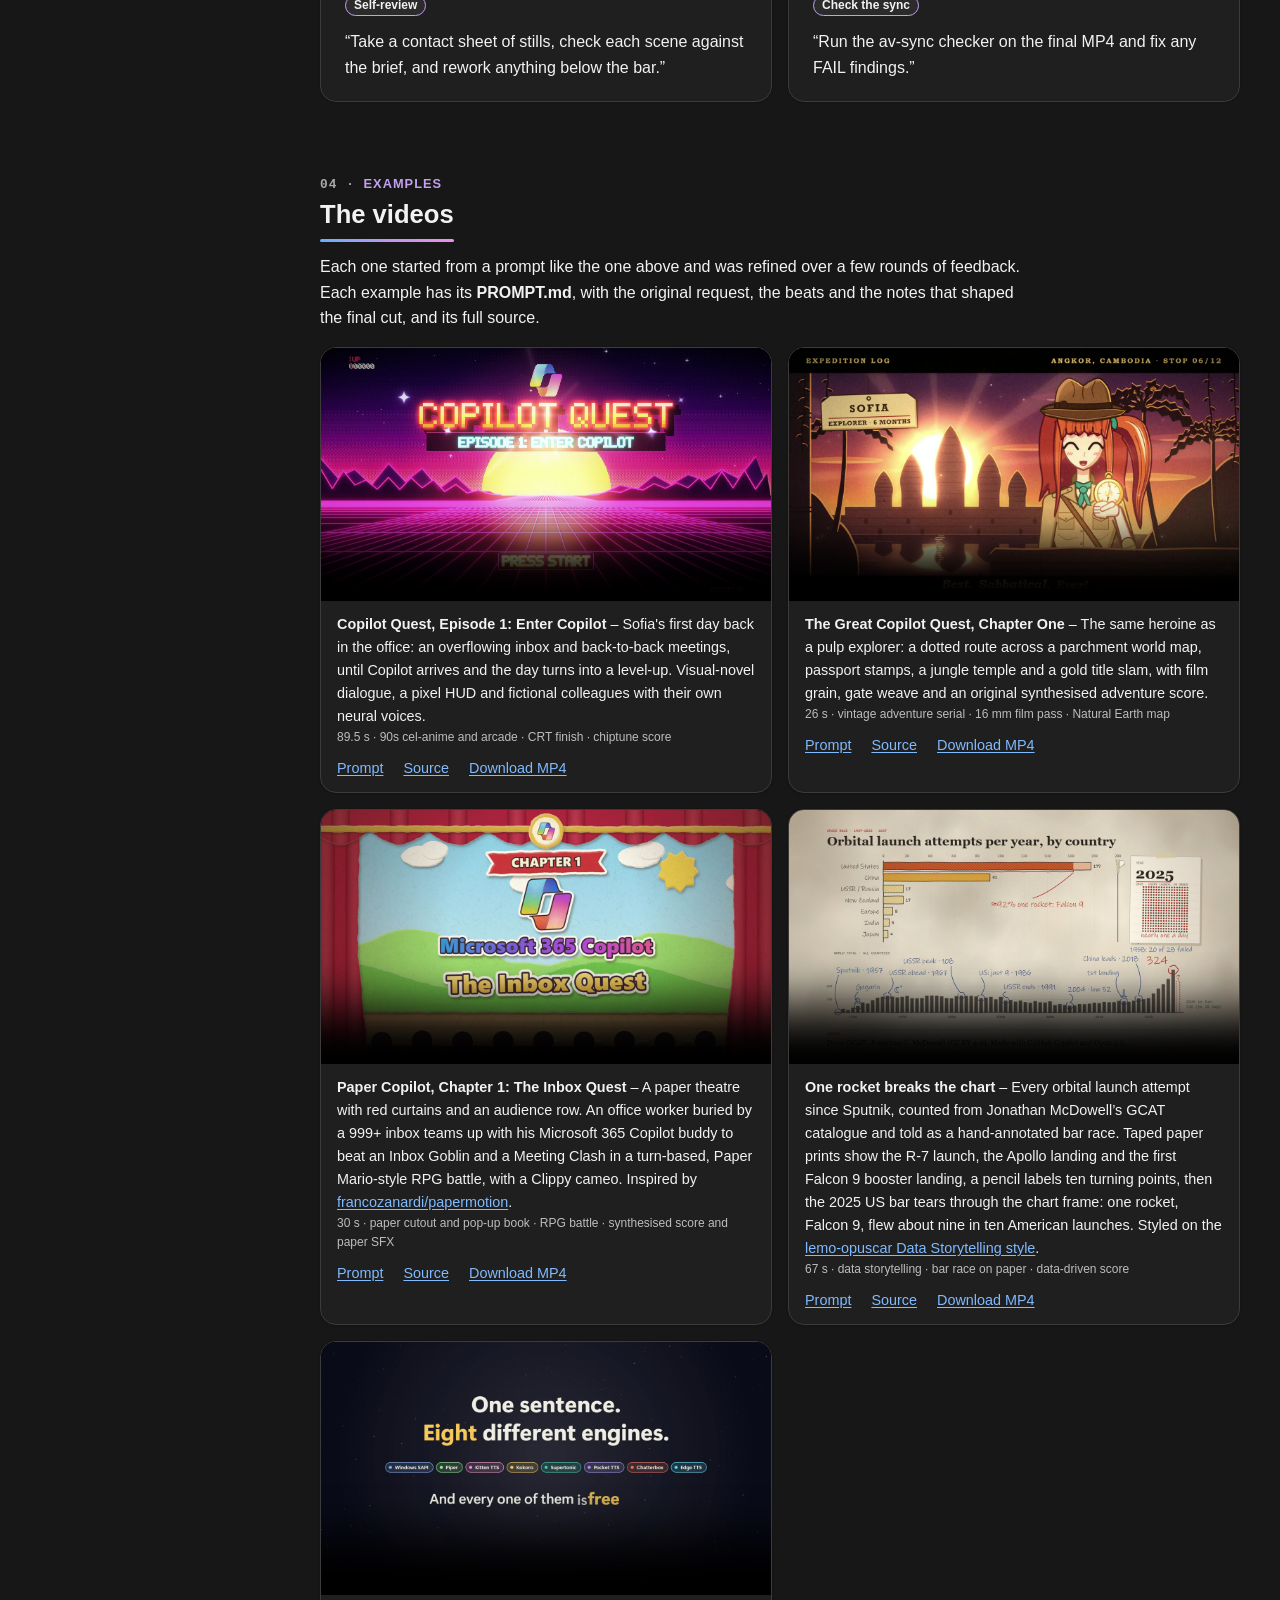
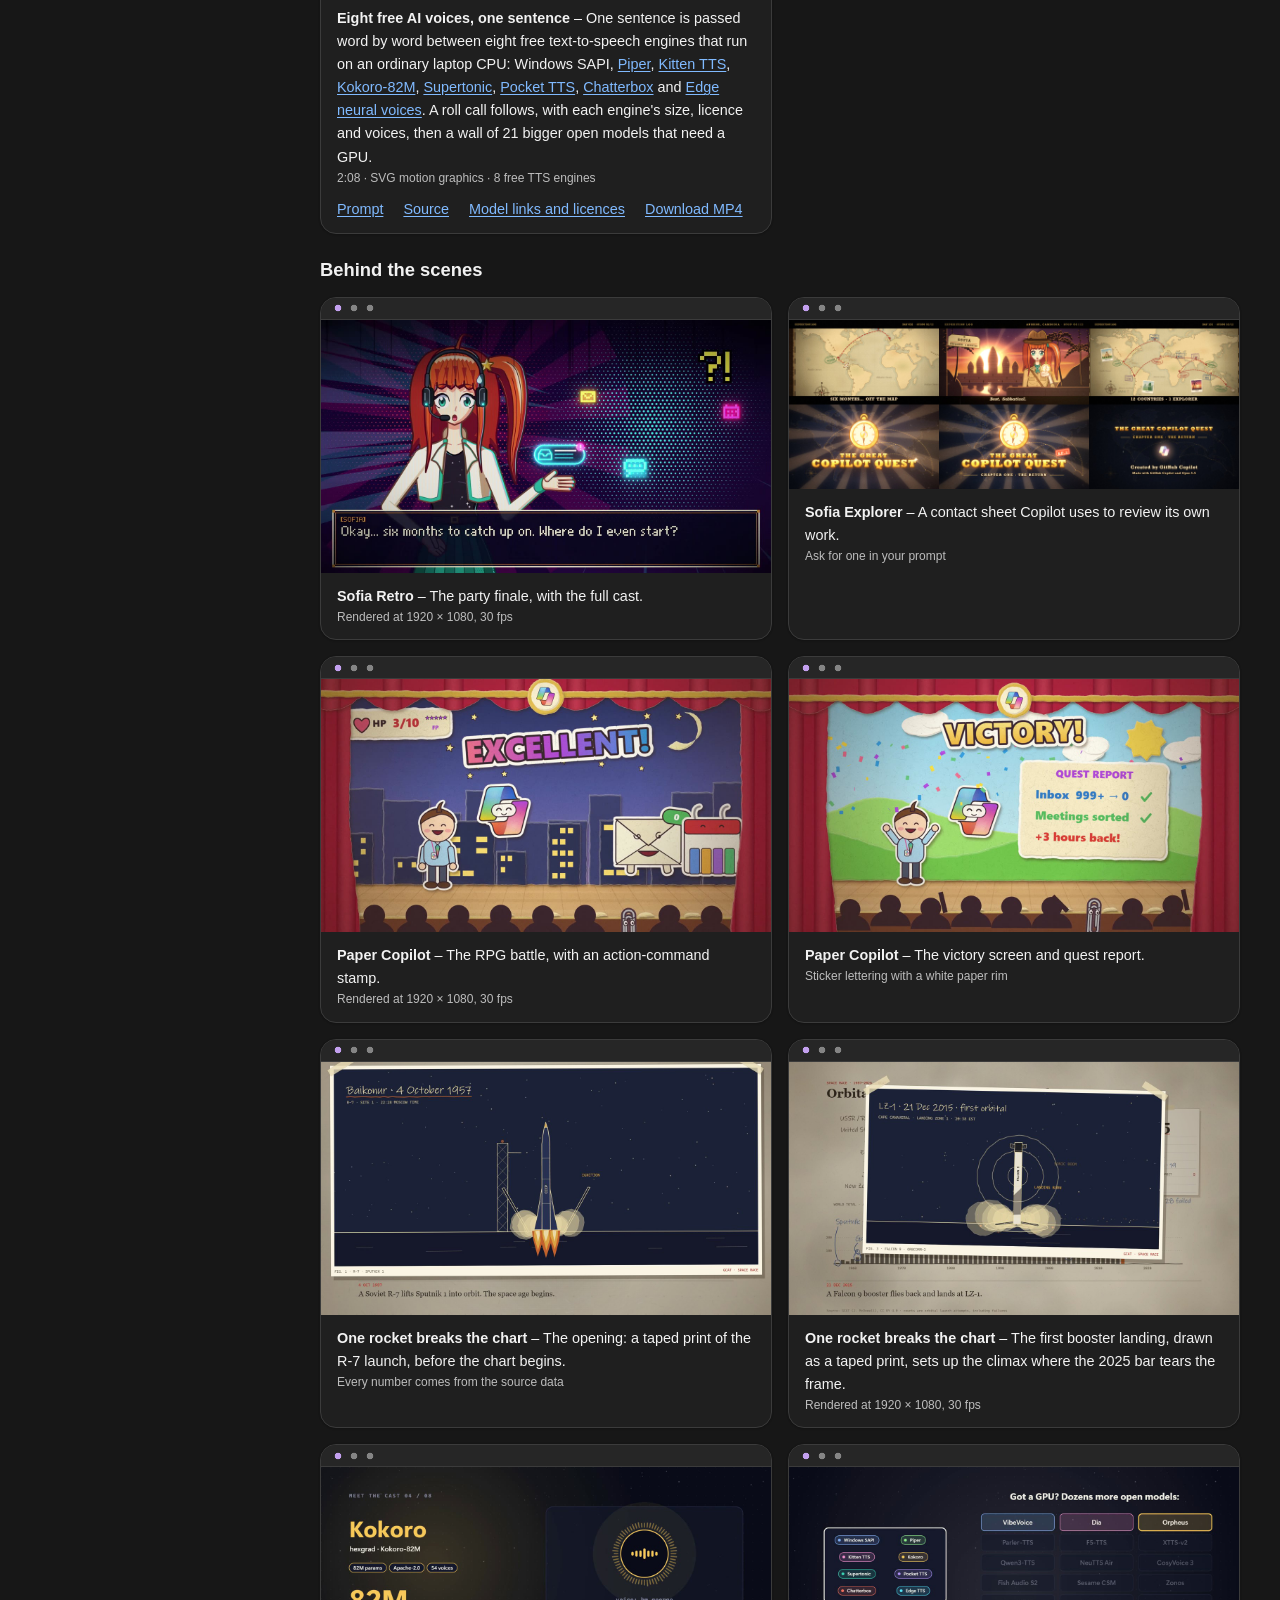
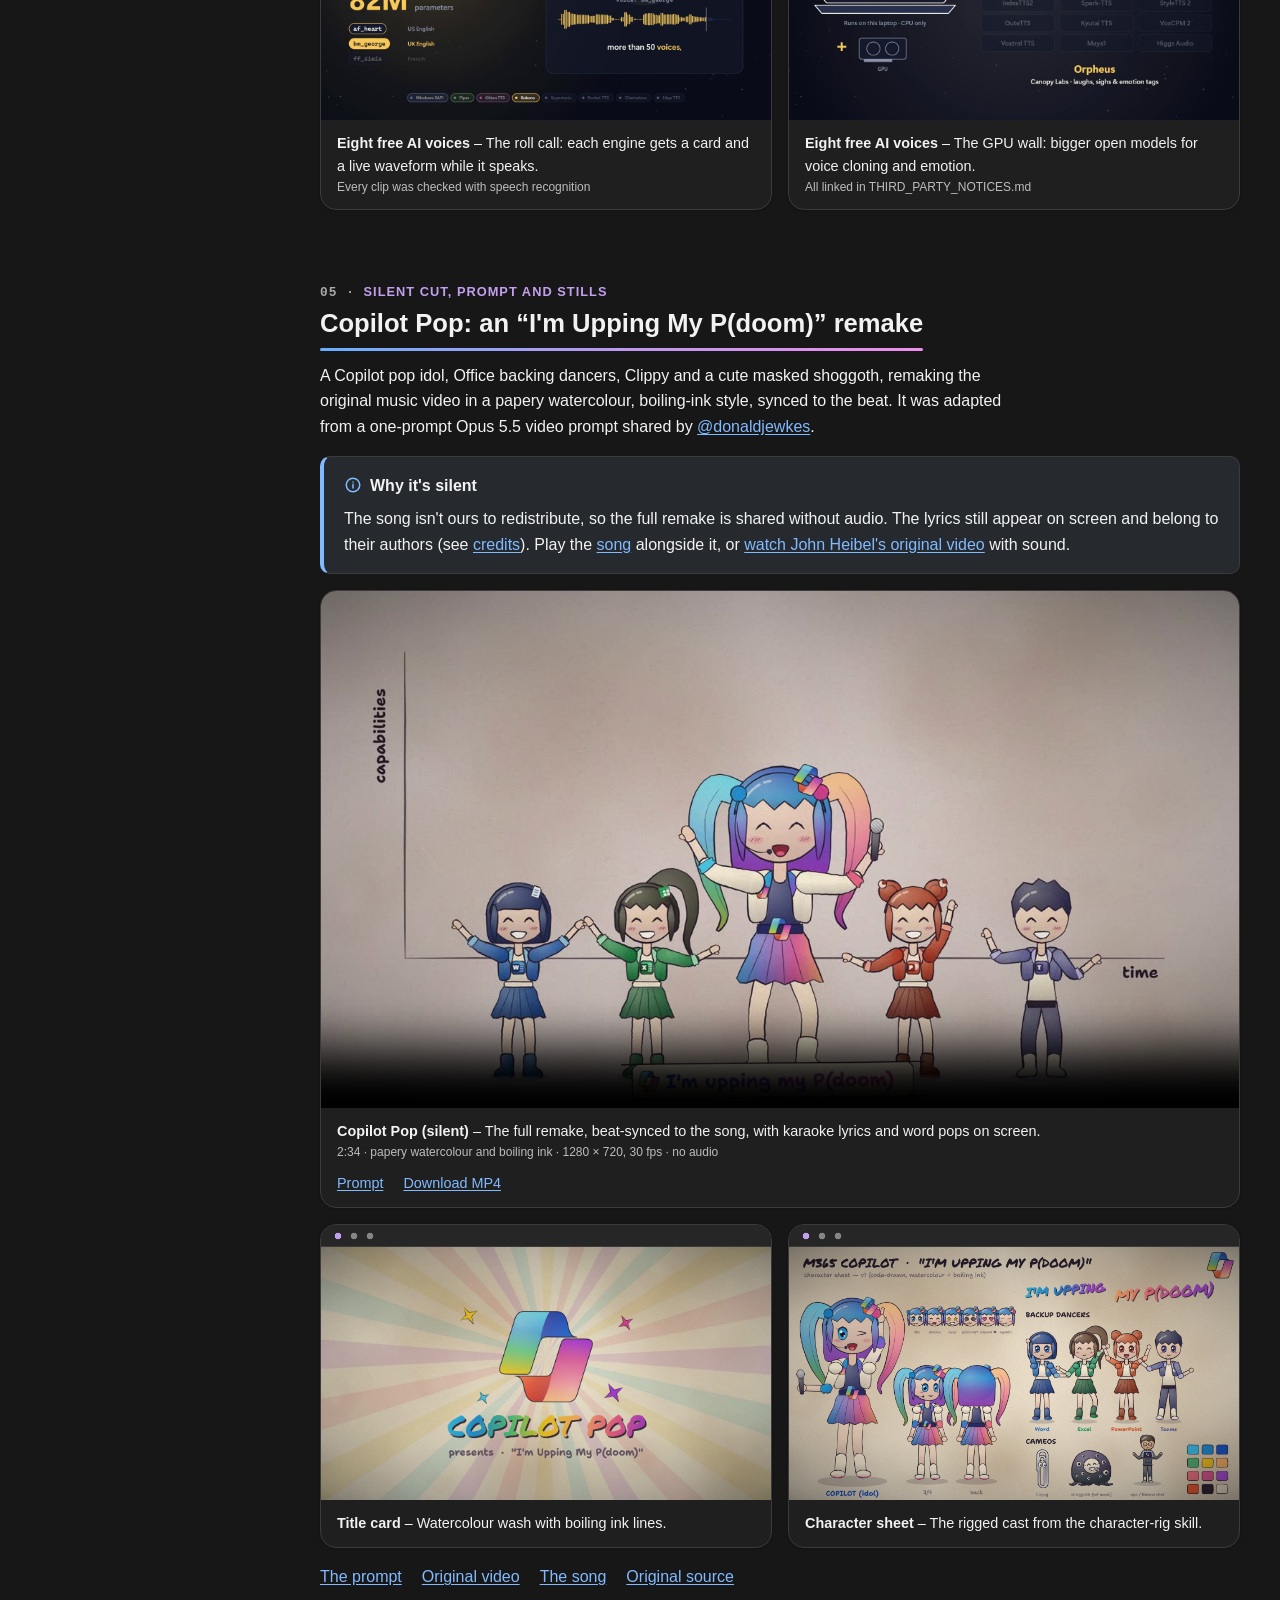
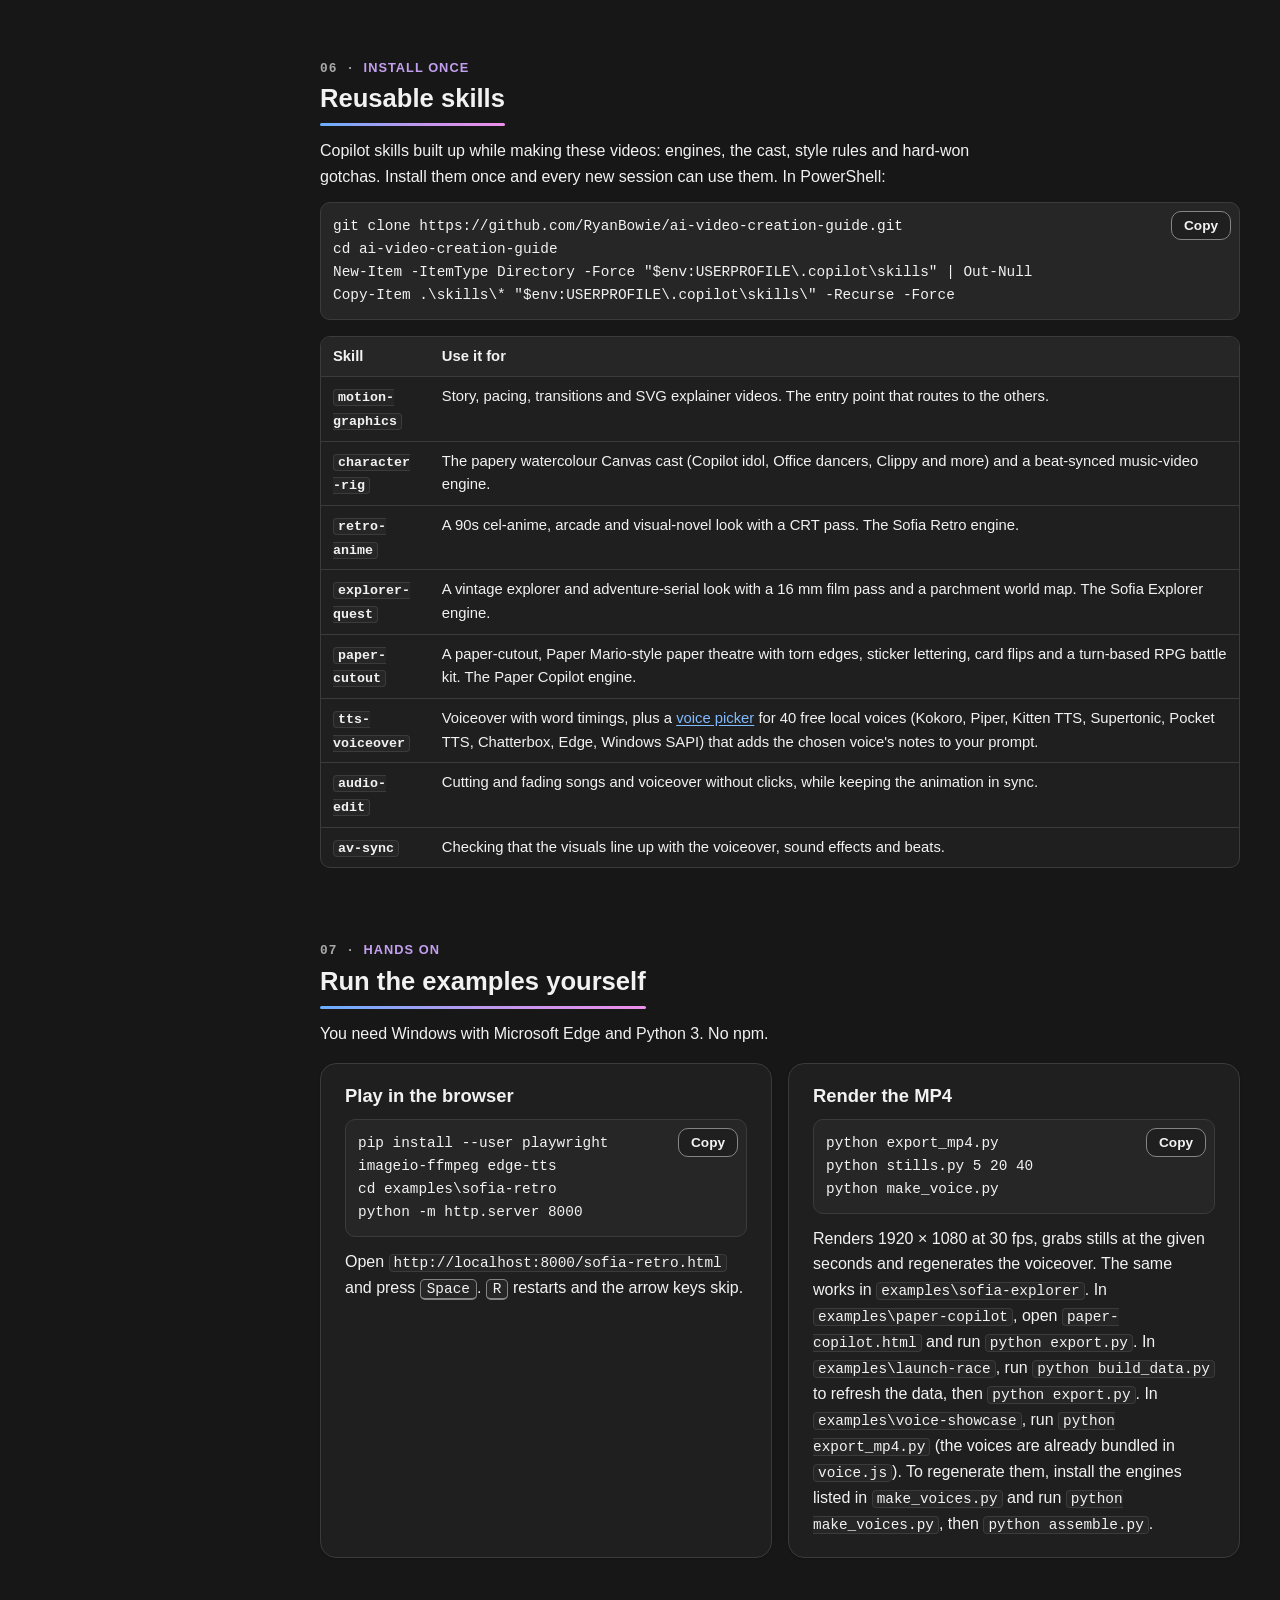
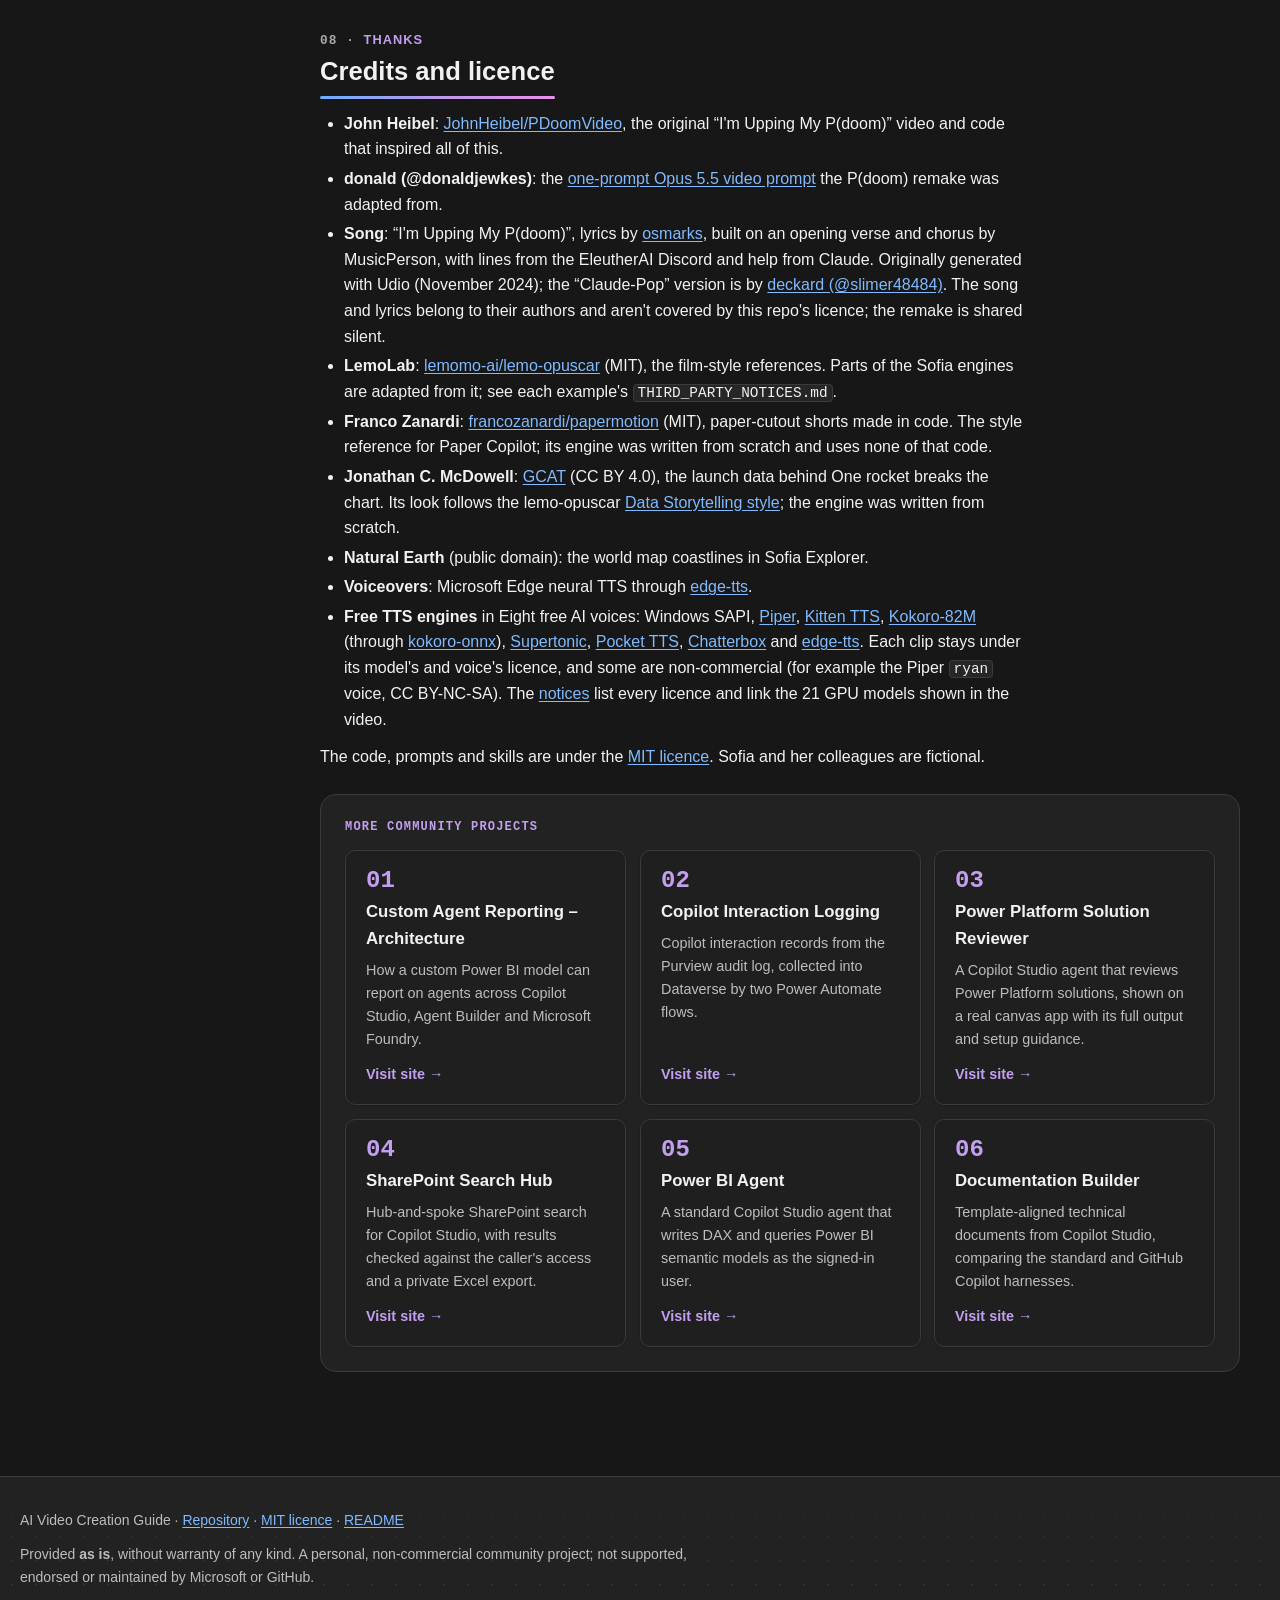
==== commit a41ed2a9: "Add creative interaction layer to the guide Co-authored-by: Copilot App <223556219+Copilot@users.nor" ====
--- a/docs/index.html
+++ b/docs/index.html
@@ -482,6 +482,7 @@
 #skills td:first-child code { white-space: nowrap; }
 kbd { padding: 1px 6px; border: 1px solid var(--cp-border-strong); border-bottom-width: 2px; border-radius: 5px; background: var(--cp-surface-soft); }
 </style>
+<link rel="stylesheet" href="fx-guide.css?v=1">
 </head>
 <body>
 <a class="skip-link" href="#main">Skip to content</a>
@@ -1183,6 +1184,7 @@
 })();
 </script>
 <!-- design-layer-js:end -->
+<script src="fx-guide.js?v=1" defer></script>
 <script>
 document.addEventListener("play", (e) => {
   document.querySelectorAll("video").forEach((v) => { if (v !== e.target) v.pause(); });
--- a/docs/fx-guide.css
+++ b/docs/fx-guide.css
@@ -0,0 +1,66 @@
+/* Creative layer for the guide. Original code; colours come from the page's --cp-* variables.
+   Everything here is progressive enhancement: with JS off or reduced motion the page is the plain guide. */
+
+/* Interactive dot field (hero and footer) */
+.fx-field { position: absolute; inset: 0; z-index: -1; width: 100%; height: 100%; pointer-events: none; border-radius: inherit; -webkit-mask-image: linear-gradient(to bottom, #000 55%, transparent); mask-image: linear-gradient(to bottom, #000 55%, transparent); }
+html.fx-on .hero::before { background-image: none; }
+.site-footer { position: relative; isolation: isolate; overflow: hidden; }
+.site-footer .fx-field { -webkit-mask-image: linear-gradient(to top, #000 40%, transparent); mask-image: linear-gradient(to top, #000 40%, transparent); }
+
+/* Glyph cursor trail, only over empty space */
+.fx-trail-block { position: fixed; left: 0; top: 0; width: 20px; height: 20px; z-index: 70; pointer-events: none; opacity: 0; transition: opacity .25s ease-out; font: 700 13px/20px var(--mono); text-align: center; color: #151515; }
+.fx-trail-block.fx-active { opacity: .95; transition: none; }
+
+/* Nav text decode */
+.fx-dec { position: relative; display: inline-block; }
+.fx-dec .fx-ph { visibility: hidden; }
+.fx-dec .fx-live { position: absolute; inset: 0; white-space: pre; }
+
+/* Typed terminal line in the hero */
+.fx-term { display: flex; align-items: center; gap: 10px; width: fit-content; max-width: 100%; margin: 4px 0 18px; padding: 8px 14px; border: 1px solid var(--cp-border); border-radius: var(--radius); background: color-mix(in srgb, var(--cp-surface) 85%, transparent); font: 600 0.9rem/1.4 var(--mono); color: var(--cp-text-muted); overflow: hidden; }
+.fx-term b { color: var(--cp-accent); }
+.fx-term .fx-t { white-space: nowrap; overflow: hidden; text-overflow: ellipsis; }
+.fx-caret { flex: none; width: .6em; height: 1.05em; background: var(--cp-success); animation: fx-blink 1s steps(1) infinite; }
+@keyframes fx-blink { 50% { opacity: 0; } }
+
+/* Marquee tech band */
+.fx-marquee { position: relative; margin: 36px 0 0; padding: 14px 0; overflow: hidden; border-block: 1px solid var(--cp-border); -webkit-mask-image: linear-gradient(90deg, transparent, #000 8%, #000 92%, transparent); mask-image: linear-gradient(90deg, transparent, #000 8%, #000 92%, transparent); }
+.fx-marquee-track { display: flex; width: max-content; gap: 0; animation: fx-marq 38s linear infinite; }
+.fx-marquee:hover .fx-marquee-track { animation-play-state: paused; }
+.fx-marquee span { padding: 0 22px; font: 800 clamp(1.4rem, 3.4vw, 2.4rem)/1.1 var(--font); letter-spacing: -.01em; white-space: nowrap; color: transparent; -webkit-text-stroke: 1.2px var(--cp-border-strong); }
+.fx-marquee span:nth-child(3n+1) { color: var(--cp-accent); -webkit-text-stroke: 0; }
+.fx-marquee i { align-self: center; font-style: normal; color: var(--cp-chart-magenta); }
+@keyframes fx-marq { to { transform: translateX(-50%); } }
+
+/* Spotlight glow and tilt on cards */
+.fx-spot { position: relative; --mx: 50%; --my: 50%; }
+.fx-spot::after { content: ""; position: absolute; inset: 0; border-radius: inherit; pointer-events: none; opacity: 0; transition: opacity .25s; background: radial-gradient(260px circle at var(--mx) var(--my), color-mix(in srgb, var(--cp-accent) 22%, transparent), transparent 70%); }
+.fx-spot.fx-hot::after { opacity: 1; }
+.fx-tilt { transition: transform .2s ease-out, border-color .2s; transform: perspective(700px) rotateX(var(--ry, 0deg)) rotateY(var(--rx, 0deg)); }
+.fx-tilt.fx-hot { transition: transform .06s linear, border-color .2s; }
+.hero .facts li.fx-tilt:hover, .dl-card.fx-tilt:hover { transform: perspective(700px) rotateX(var(--ry, 0deg)) rotateY(var(--rx, 0deg)); }
+
+/* Steps light up as you reach them */
+.steps > li::before { transition: background .4s, color .4s, box-shadow .4s, transform .4s; }
+.steps > li.fx-reached::before { background: var(--cp-accent); color: var(--cp-accent-fg); box-shadow: 0 0 0 5px color-mix(in srgb, var(--cp-accent) 22%, transparent); }
+.steps > li::after { background: linear-gradient(var(--cp-accent) 50%, var(--cp-border) 50%) 0 100% / 100% 200% no-repeat; transition: background-position .8s ease; }
+.steps > li.fx-reached::after { background-position: 0 0; }
+
+/* Section heading underline wipes in */
+.section > h2 { position: relative; width: fit-content; max-width: 100%; }
+.section > h2::after { content: ""; display: block; width: 100%; height: 3px; margin-top: 8px; border-radius: 2px; background: linear-gradient(90deg, var(--cp-chart-blue), var(--cp-chart-purple), var(--cp-chart-magenta)); transform-origin: left; transition: transform .9s cubic-bezier(.2, .7, .2, 1) .2s; }
+html.dl-motion .section.dl-reveal:not(.dl-in) > h2::after { transform: scaleX(0); }
+
+/* Pulses travelling along the hero diagram */
+.fx-pulse { fill: var(--cp-chart-magenta); filter: drop-shadow(0 0 5px var(--cp-chart-magenta)); }
+
+.btn.fx-mag { transition: transform .15s ease-out, background .2s, border-color .2s; }
+
+@media (prefers-reduced-motion: reduce) {
+  .fx-marquee-track { animation: none; }
+  .fx-trail-block { display: none; }
+  .fx-pulse { display: none; }
+  .fx-caret { animation: none; }
+}
+@media (forced-colors: active) { .fx-field, .fx-trail-block, .fx-marquee { display: none; } }
+@media print { .fx-field, .fx-trail-block, .fx-marquee, .fx-term, .fx-pulse { display: none !important; } }
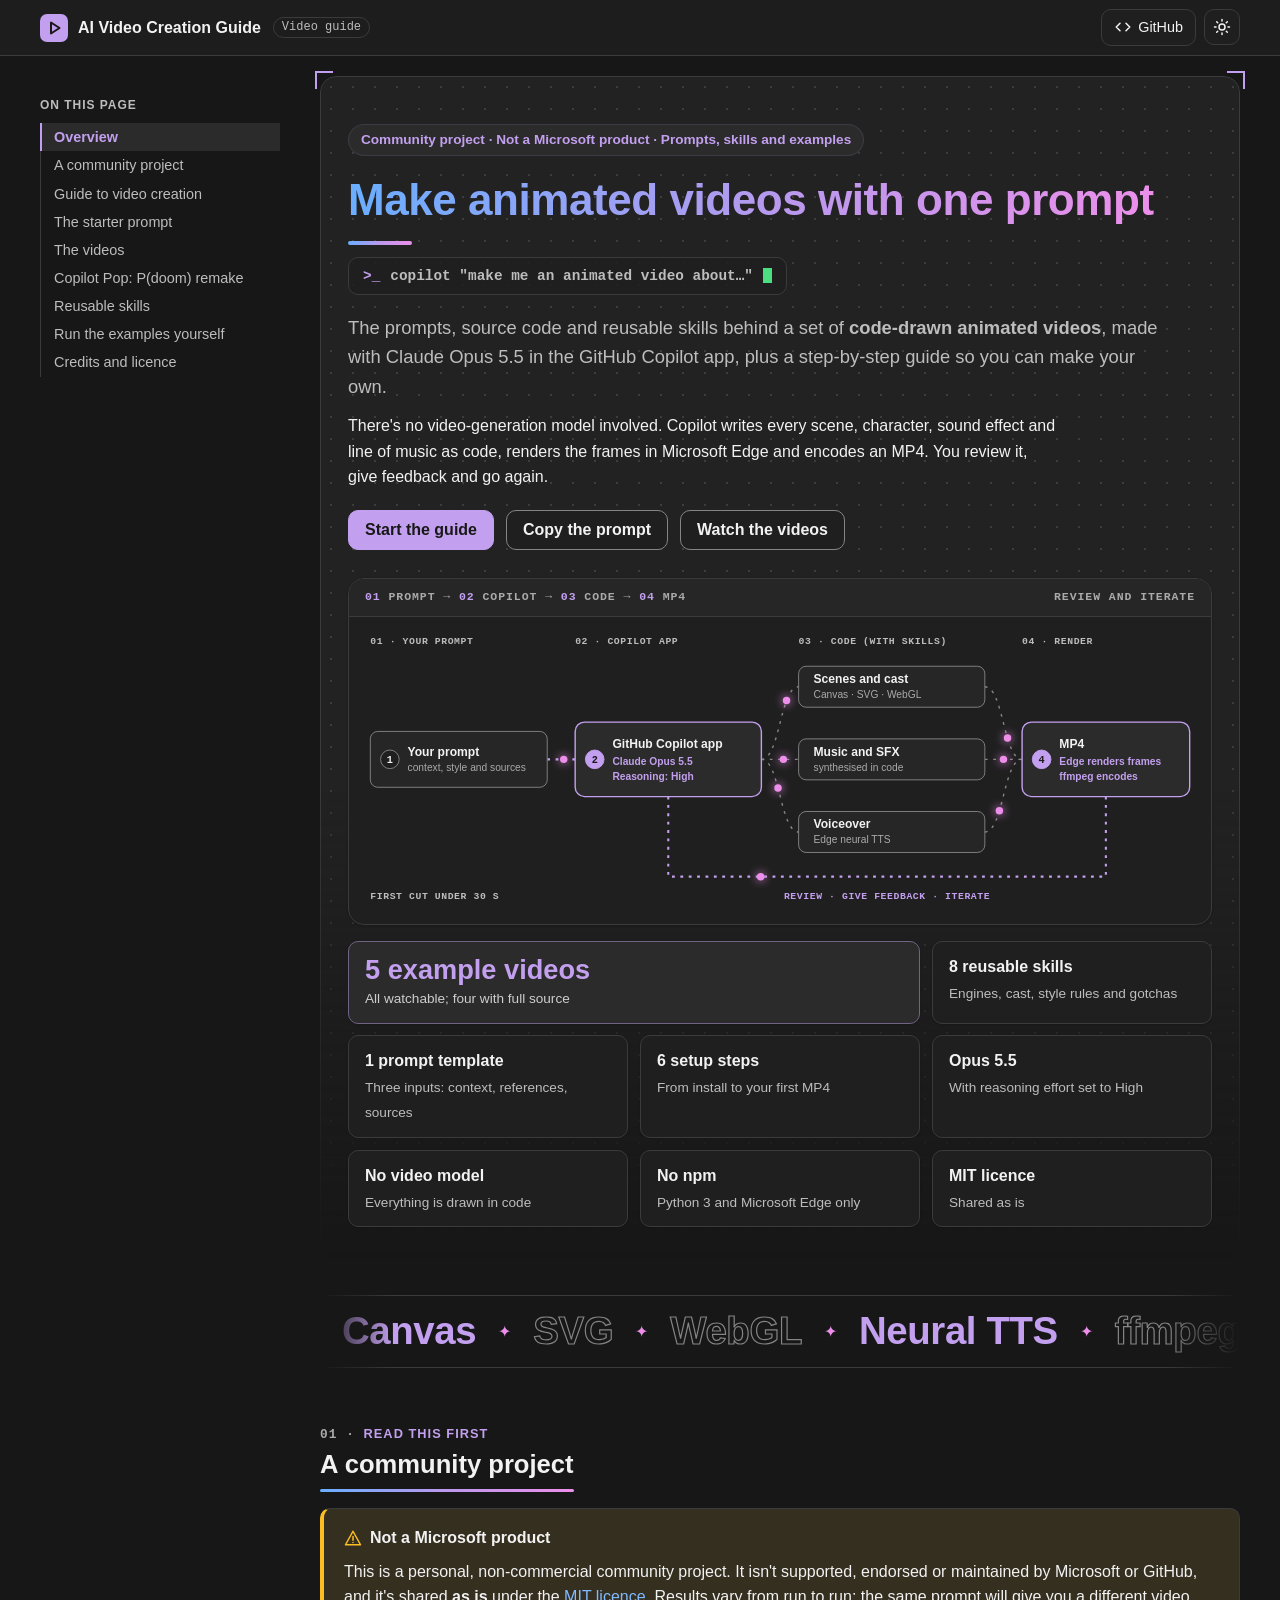
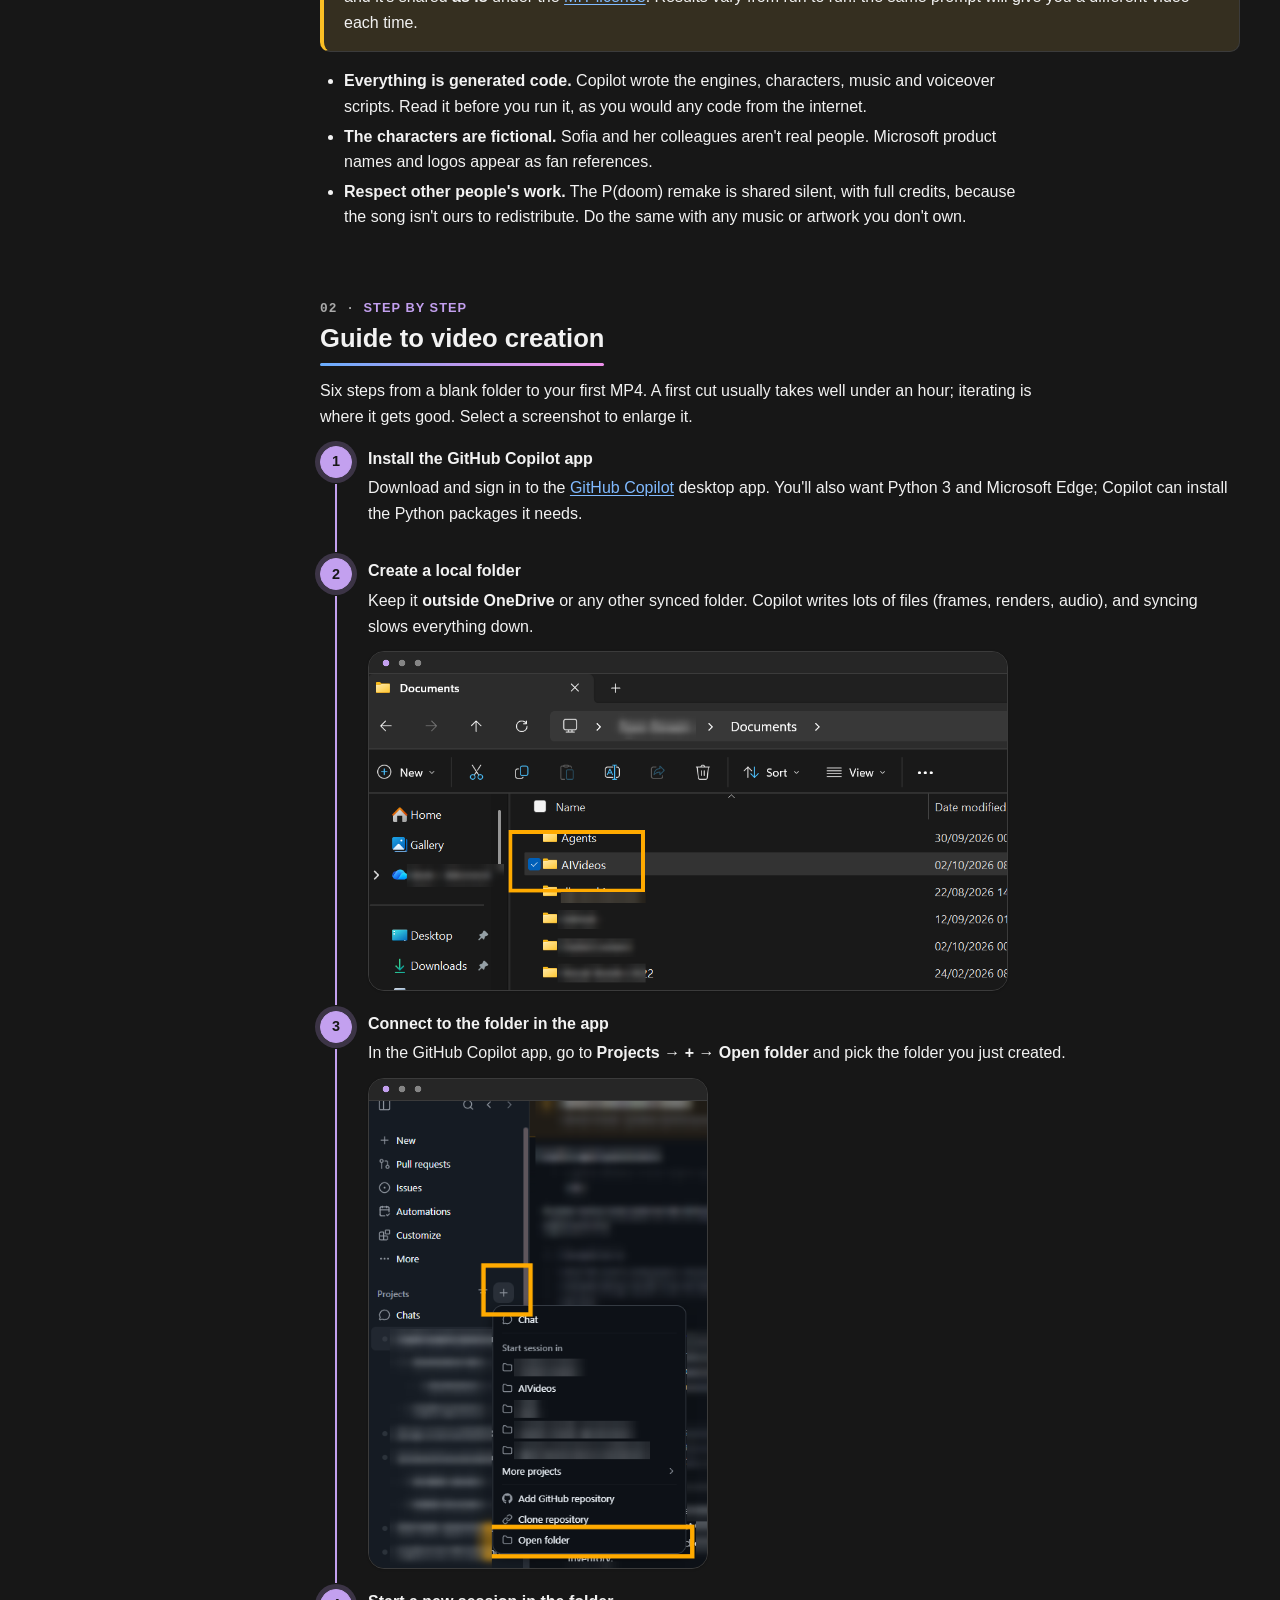
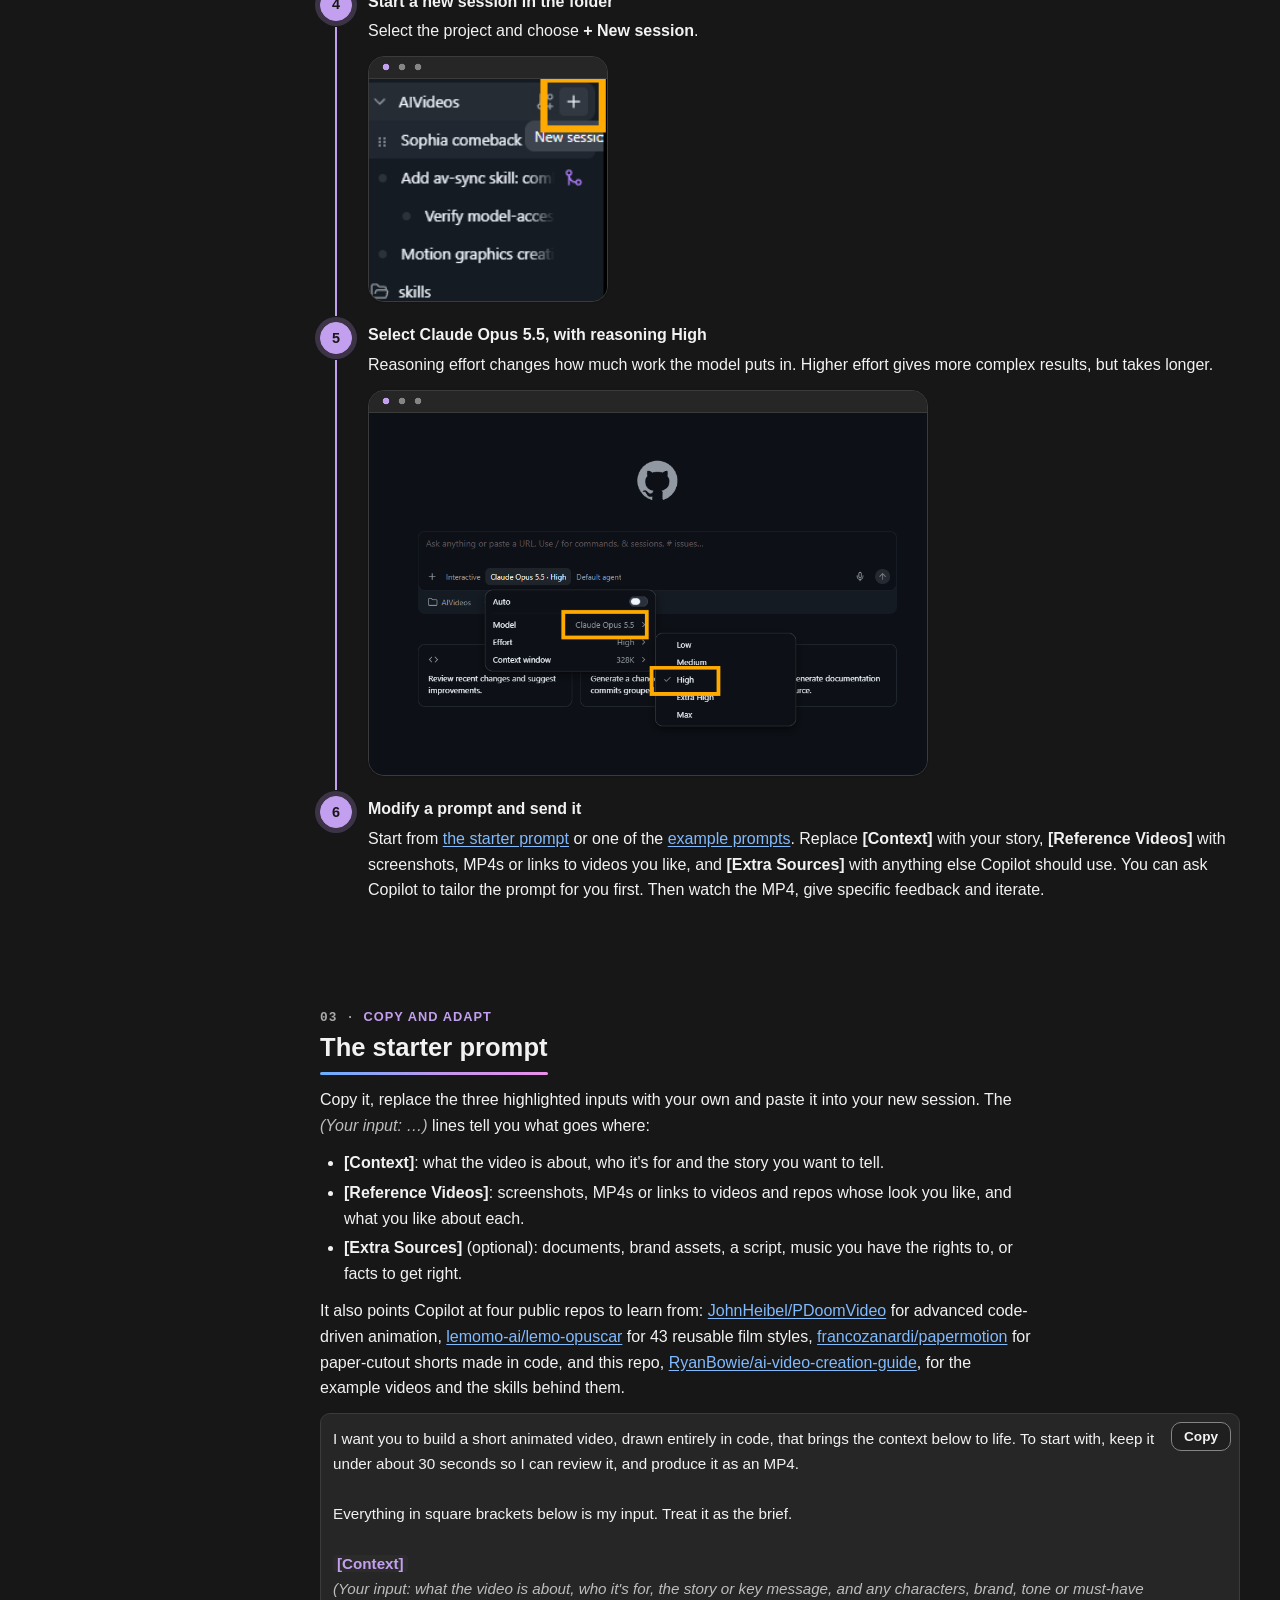
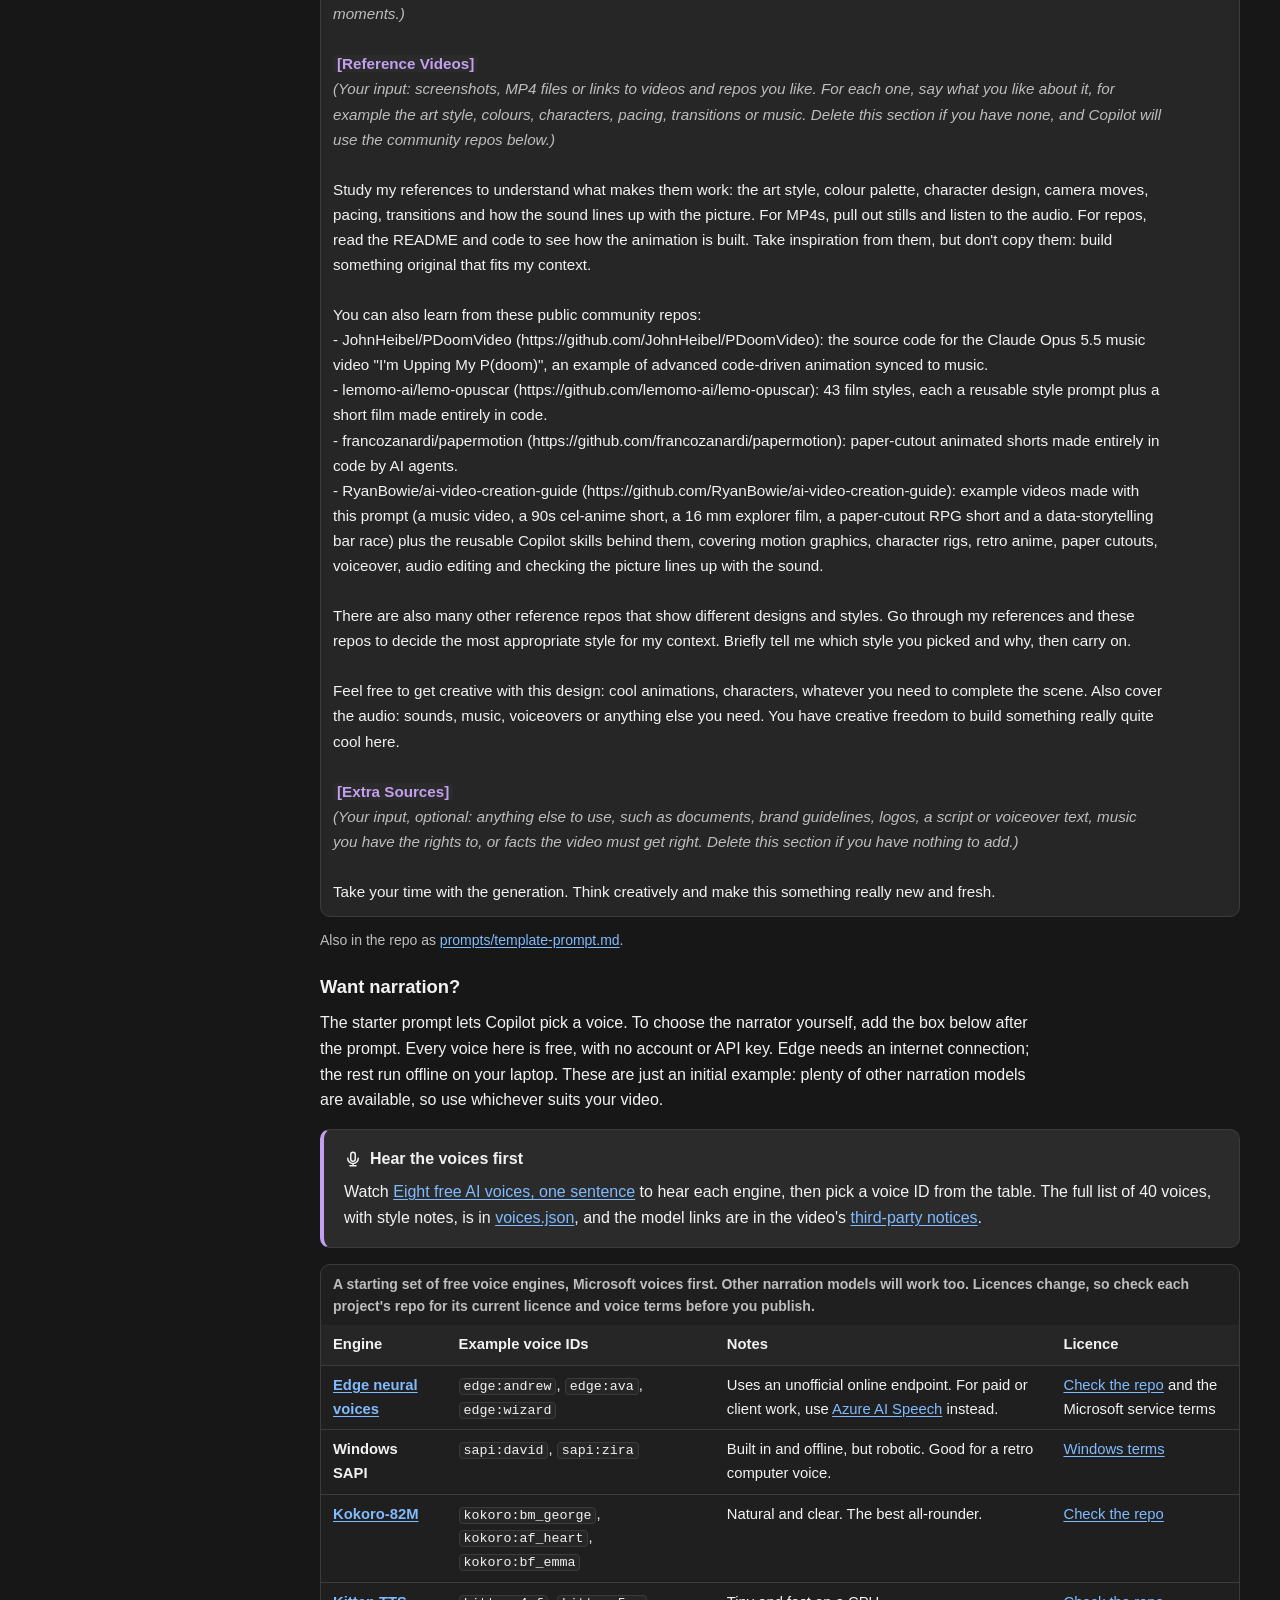
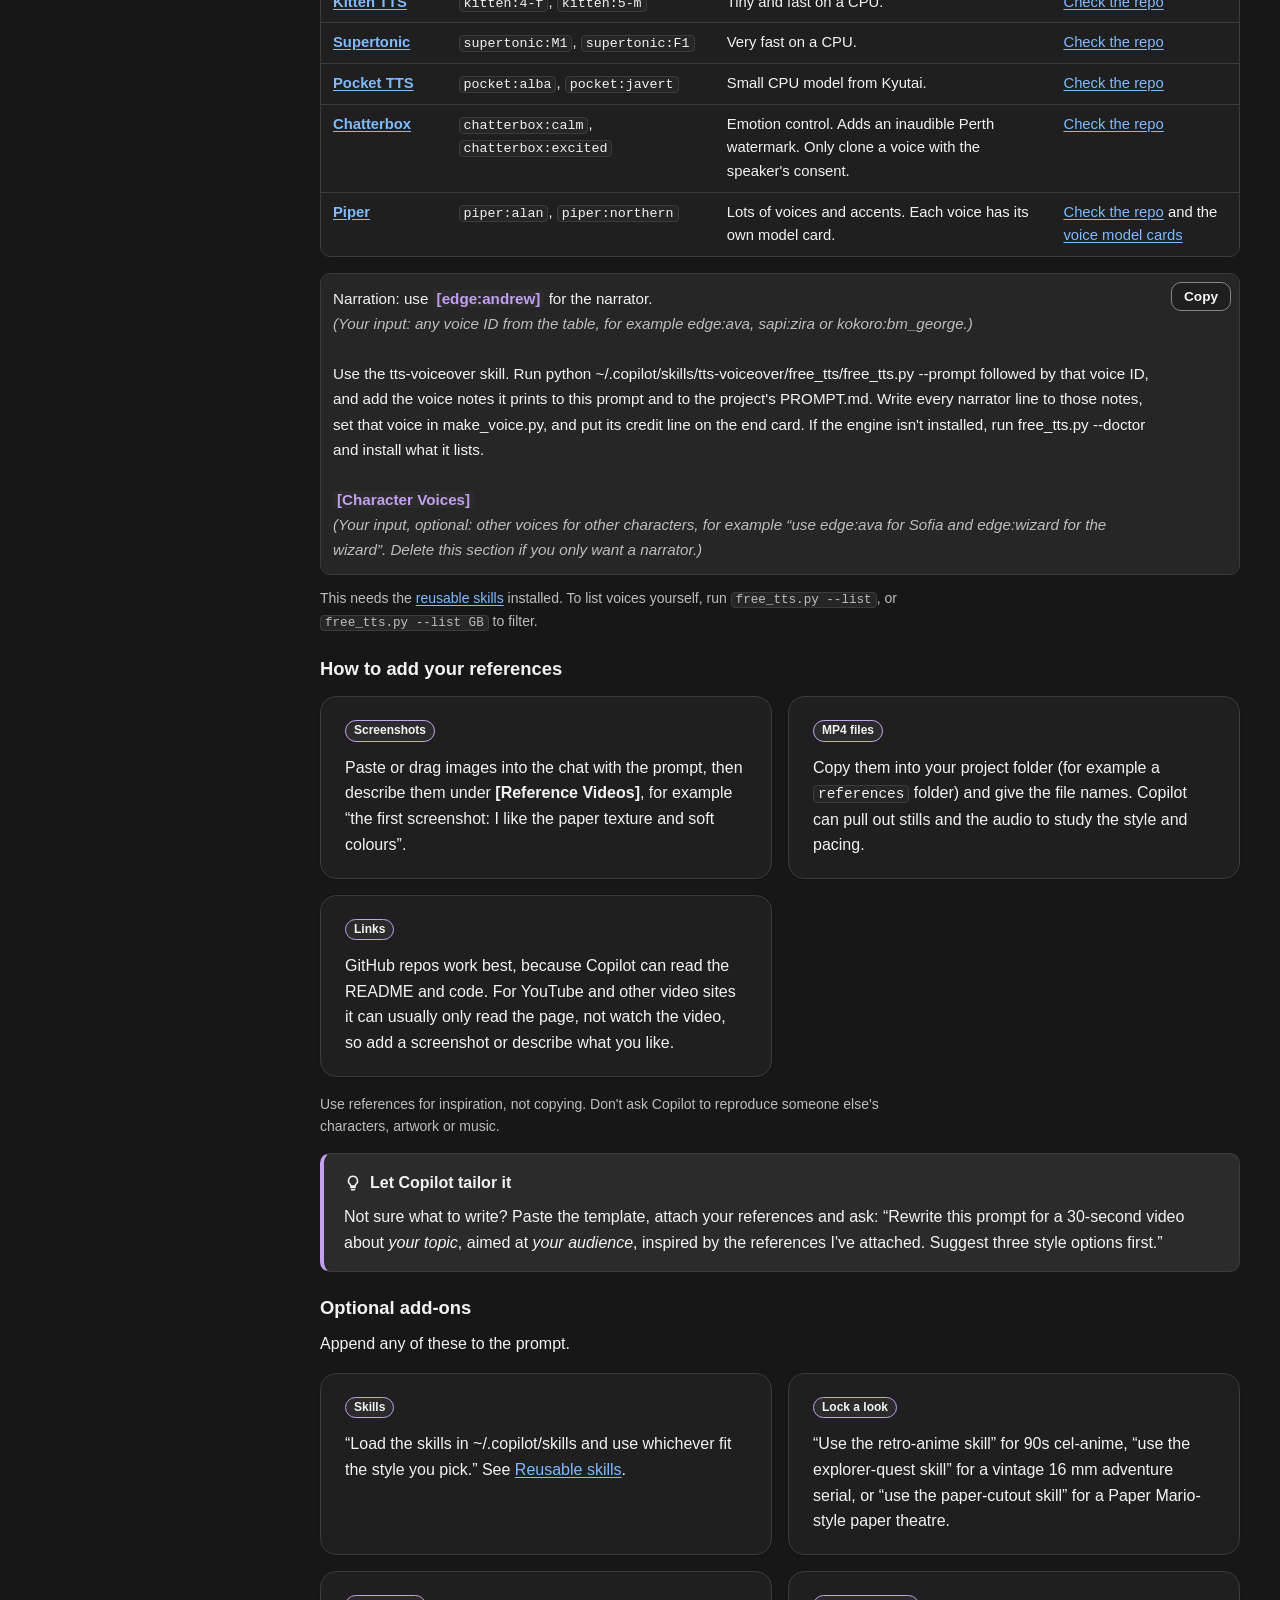
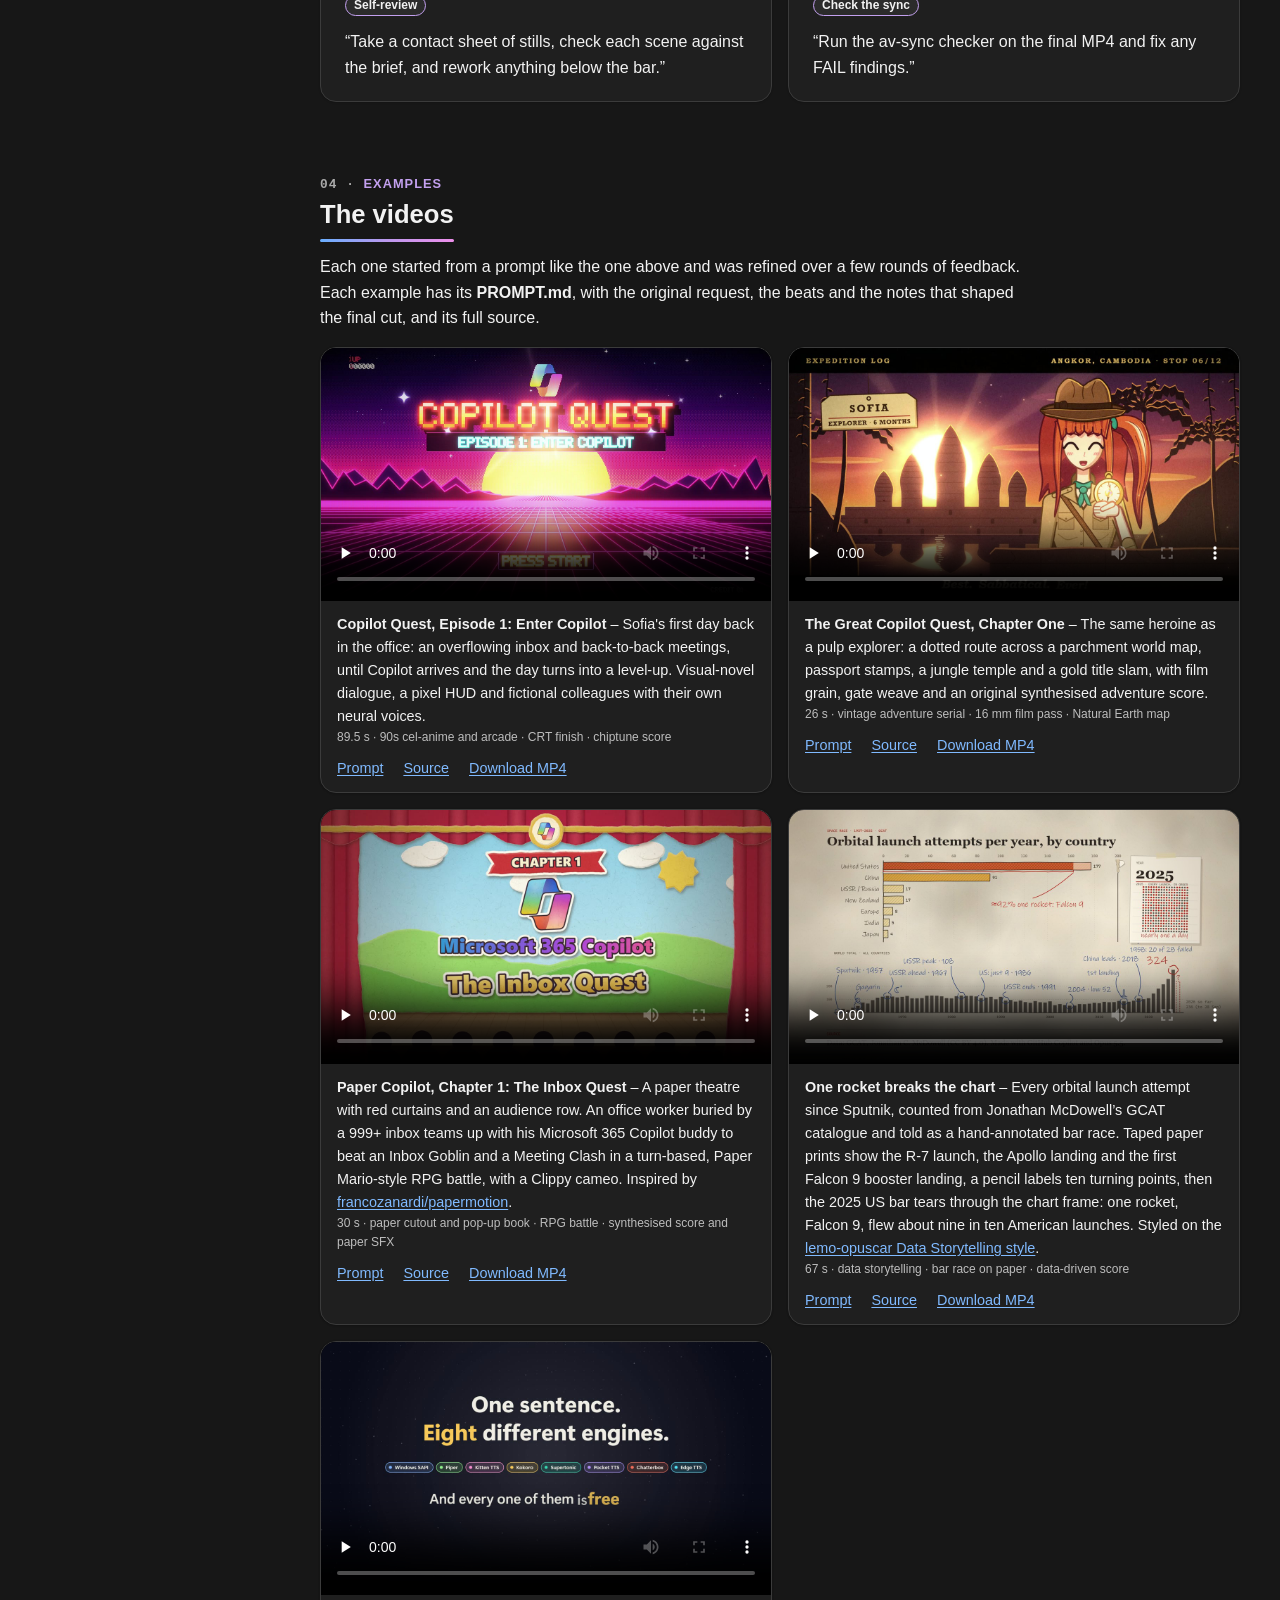
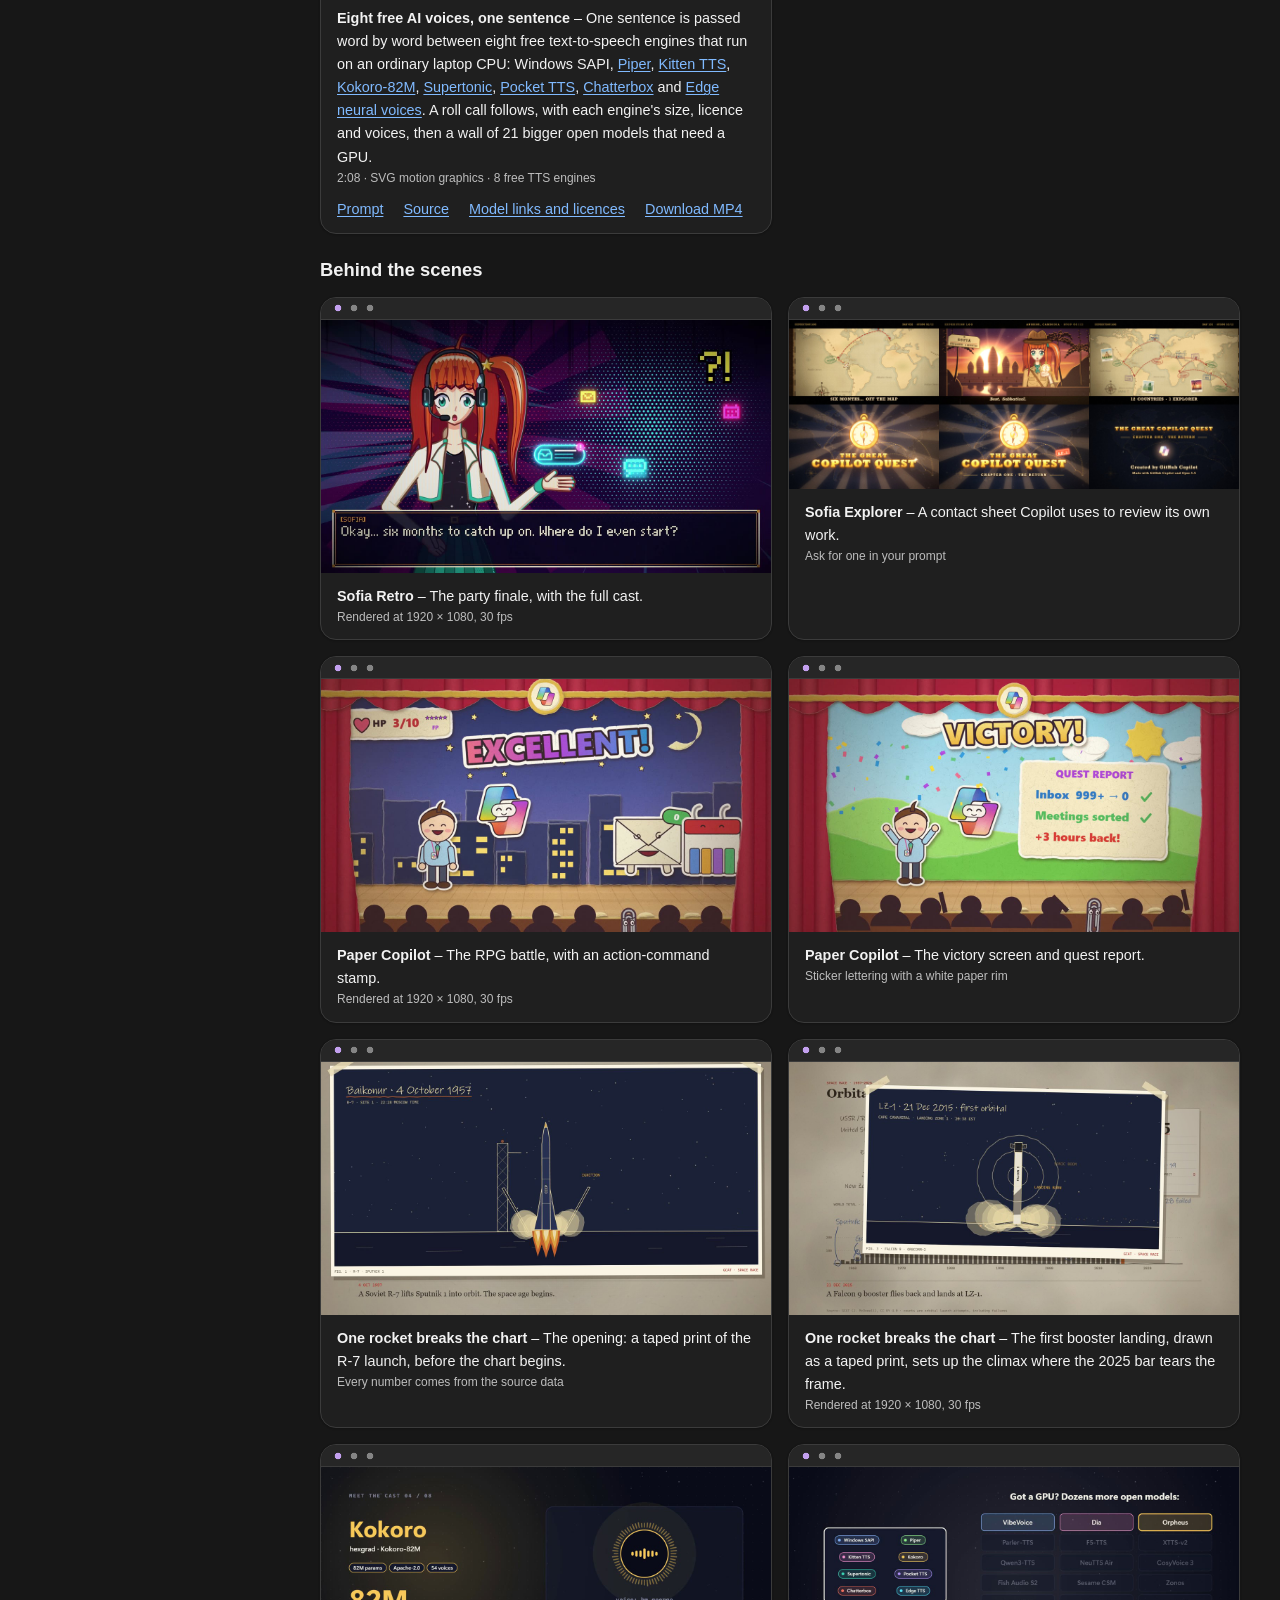
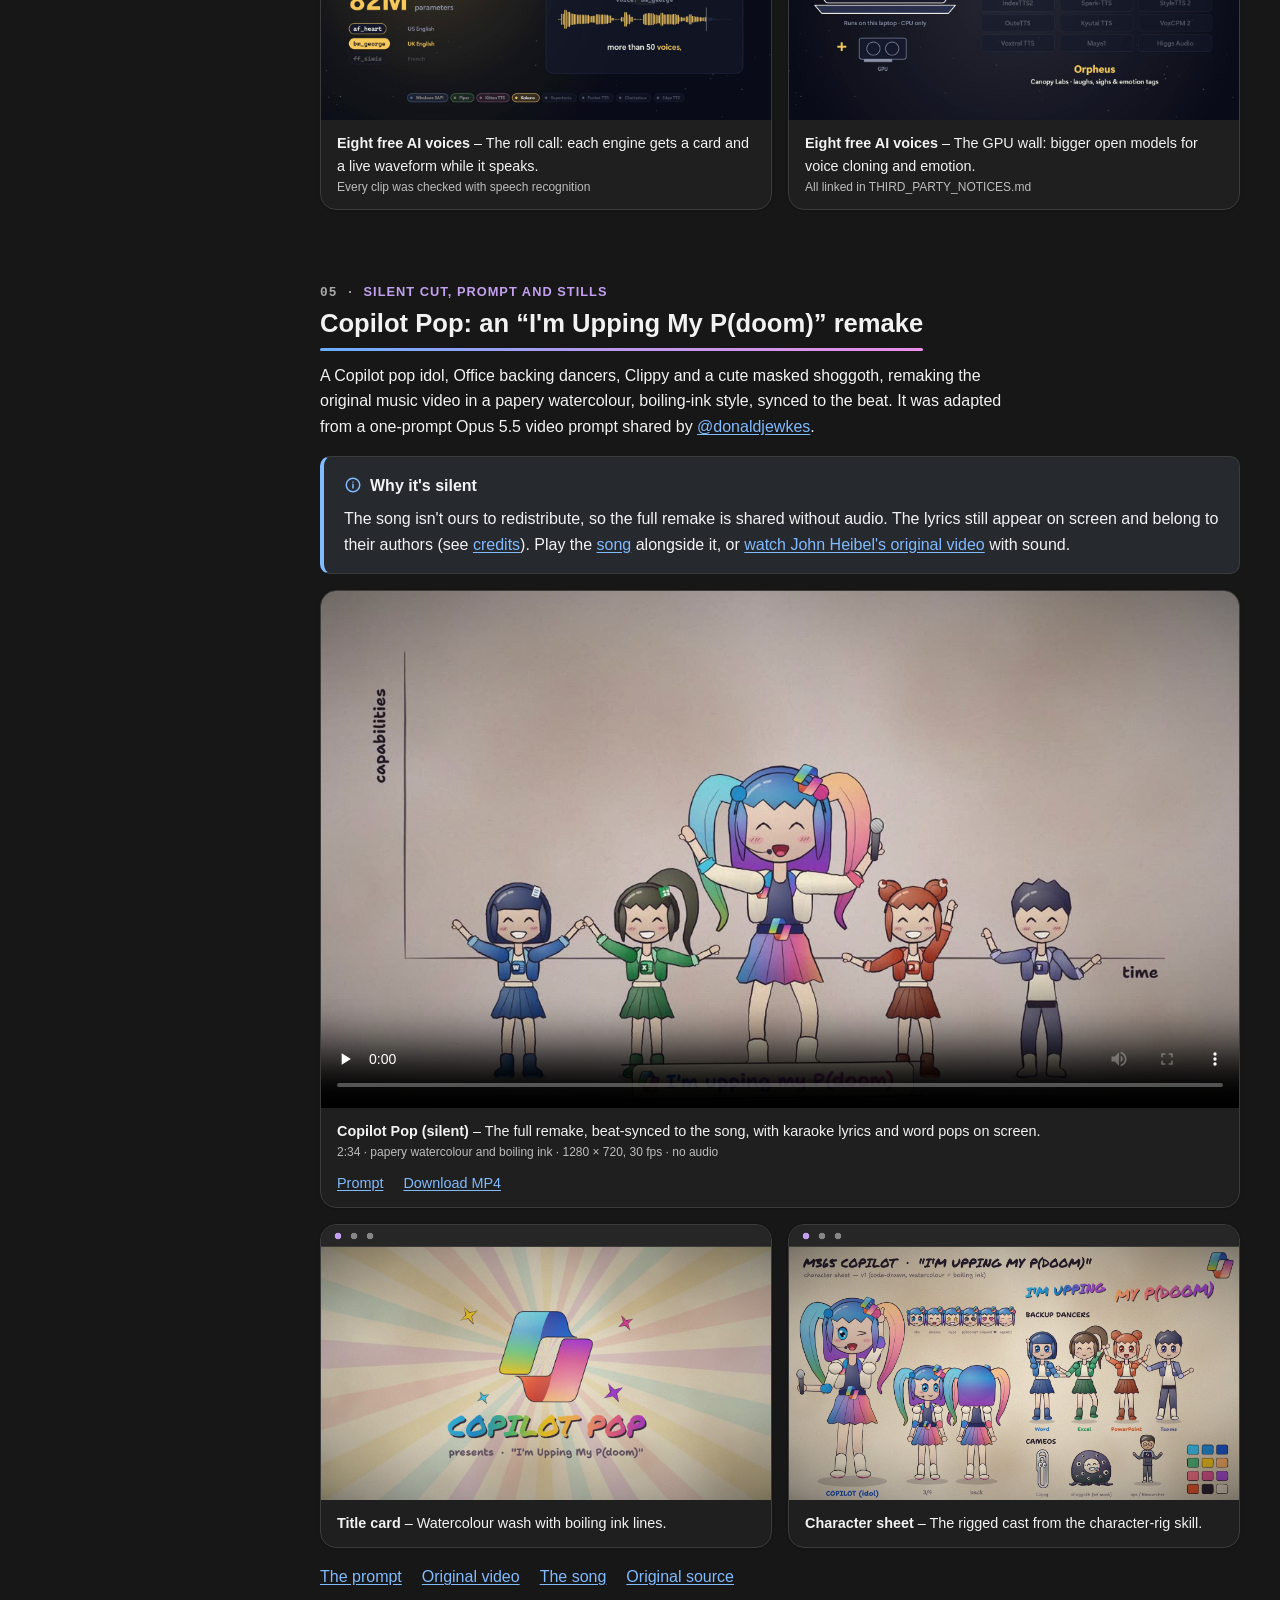
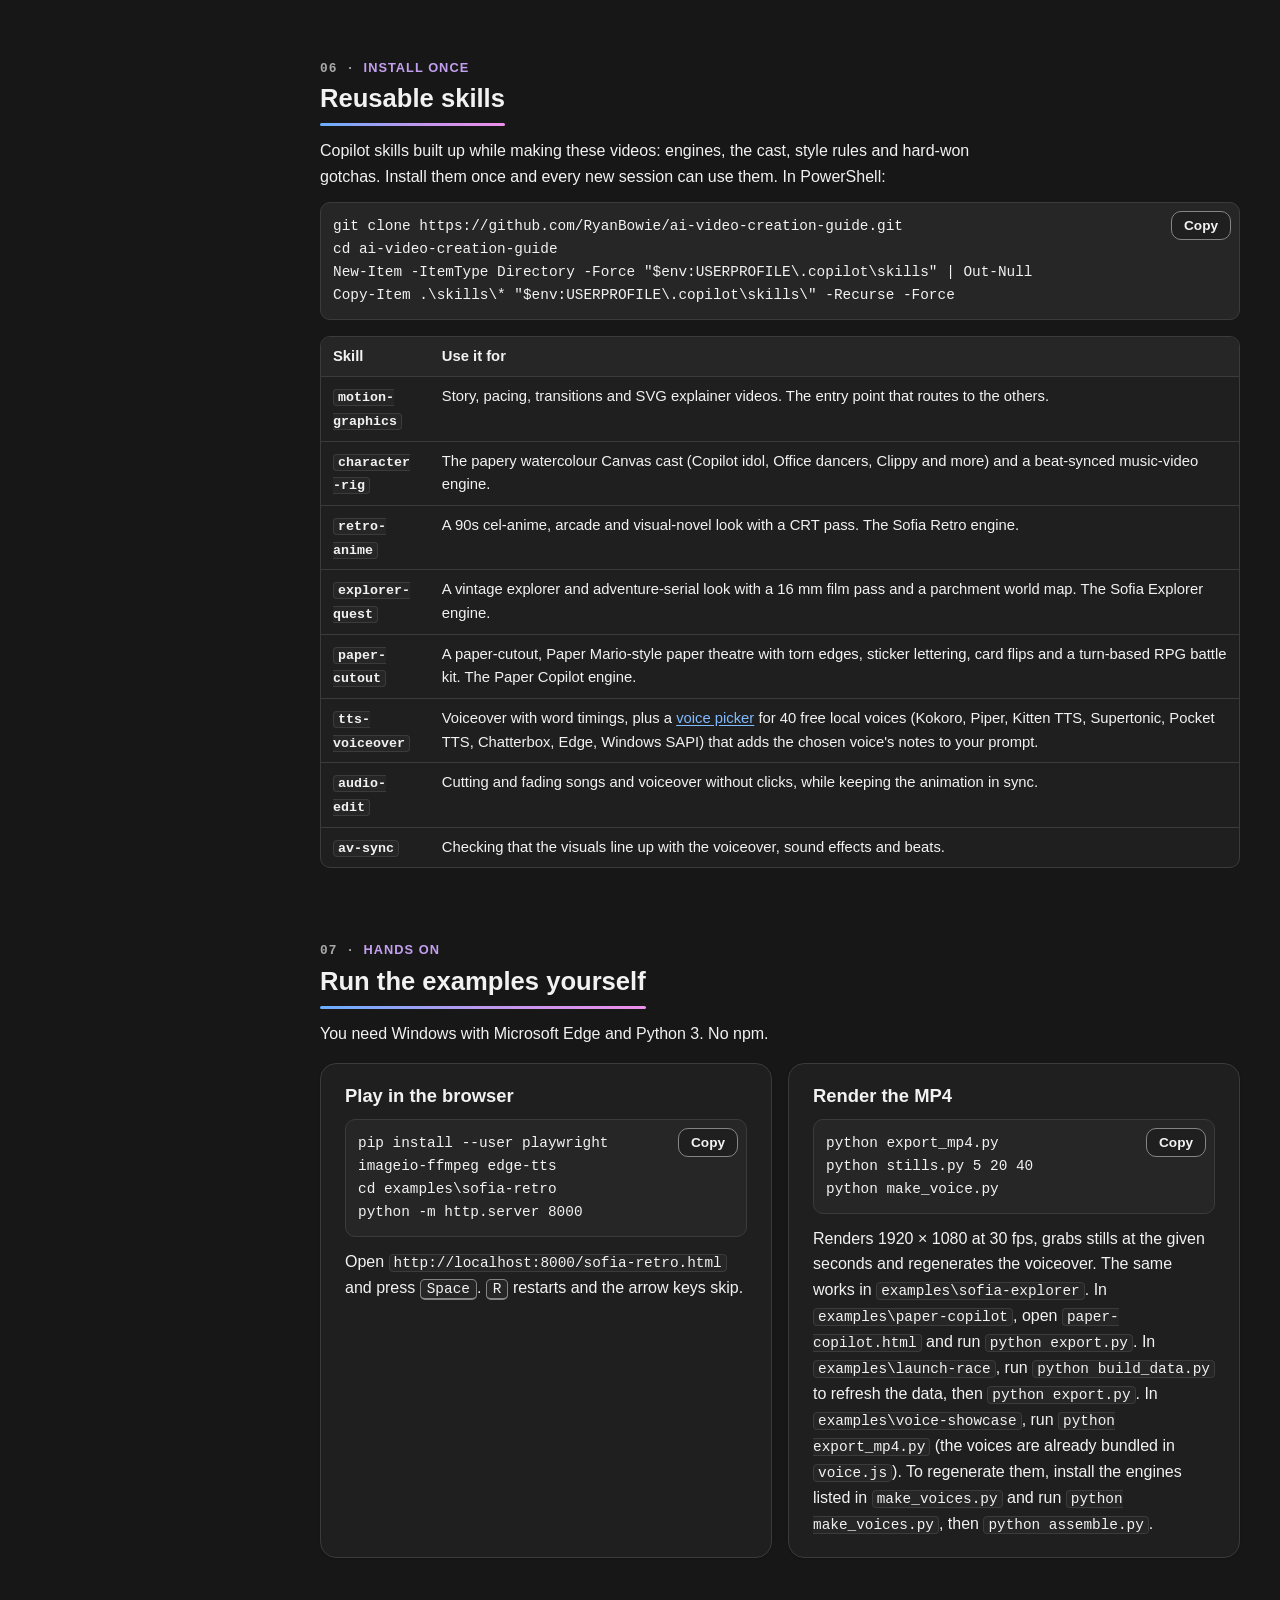
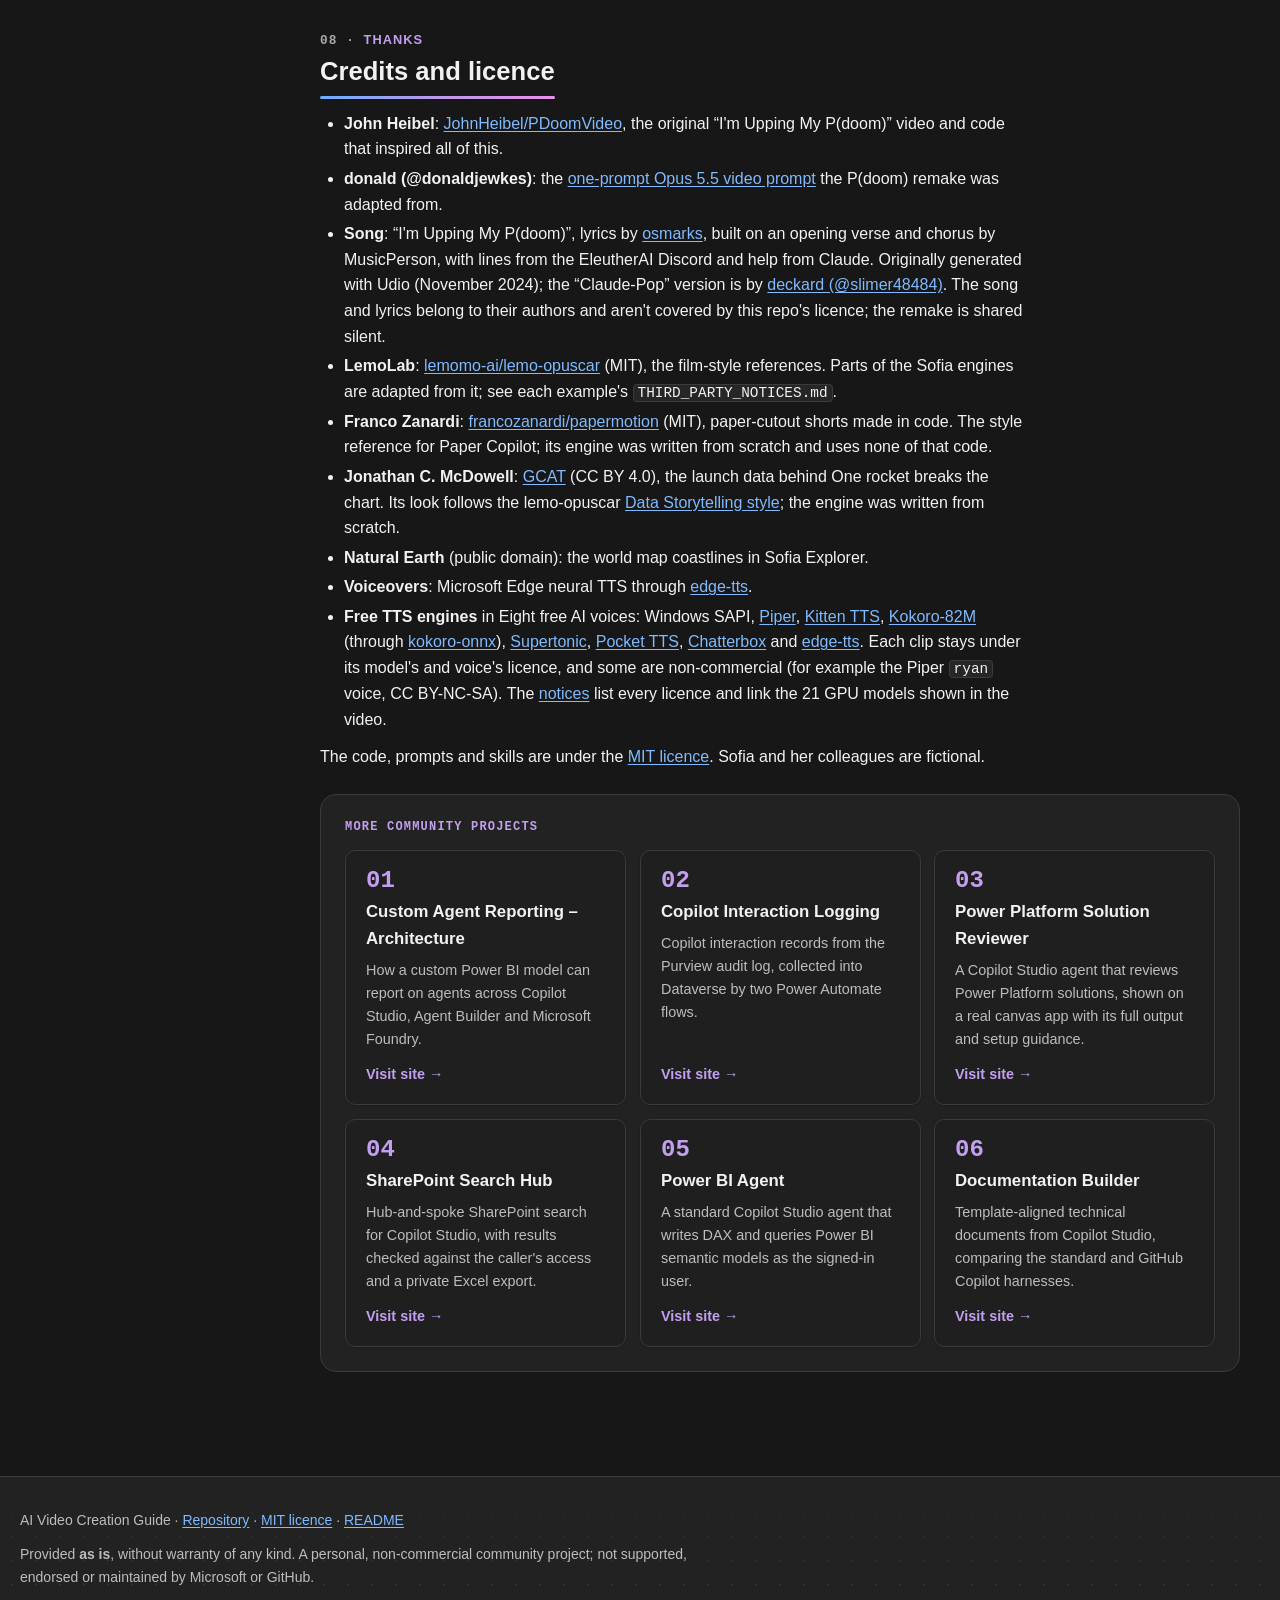
==== commit 33df30a1: "Keep cursor trail off content blocks and diagrams Co-authored-by: Copilot App <223556219+Copilot@use" ====
--- a/docs/index.html
+++ b/docs/index.html
@@ -1184,7 +1184,7 @@
 })();
 </script>
 <!-- design-layer-js:end -->
-<script src="fx-guide.js?v=1" defer></script>
+<script src="fx-guide.js?v=2" defer></script>
 <script>
 document.addEventListener("play", (e) => {
   document.querySelectorAll("video").forEach((v) => { if (v !== e.target) v.pause(); });
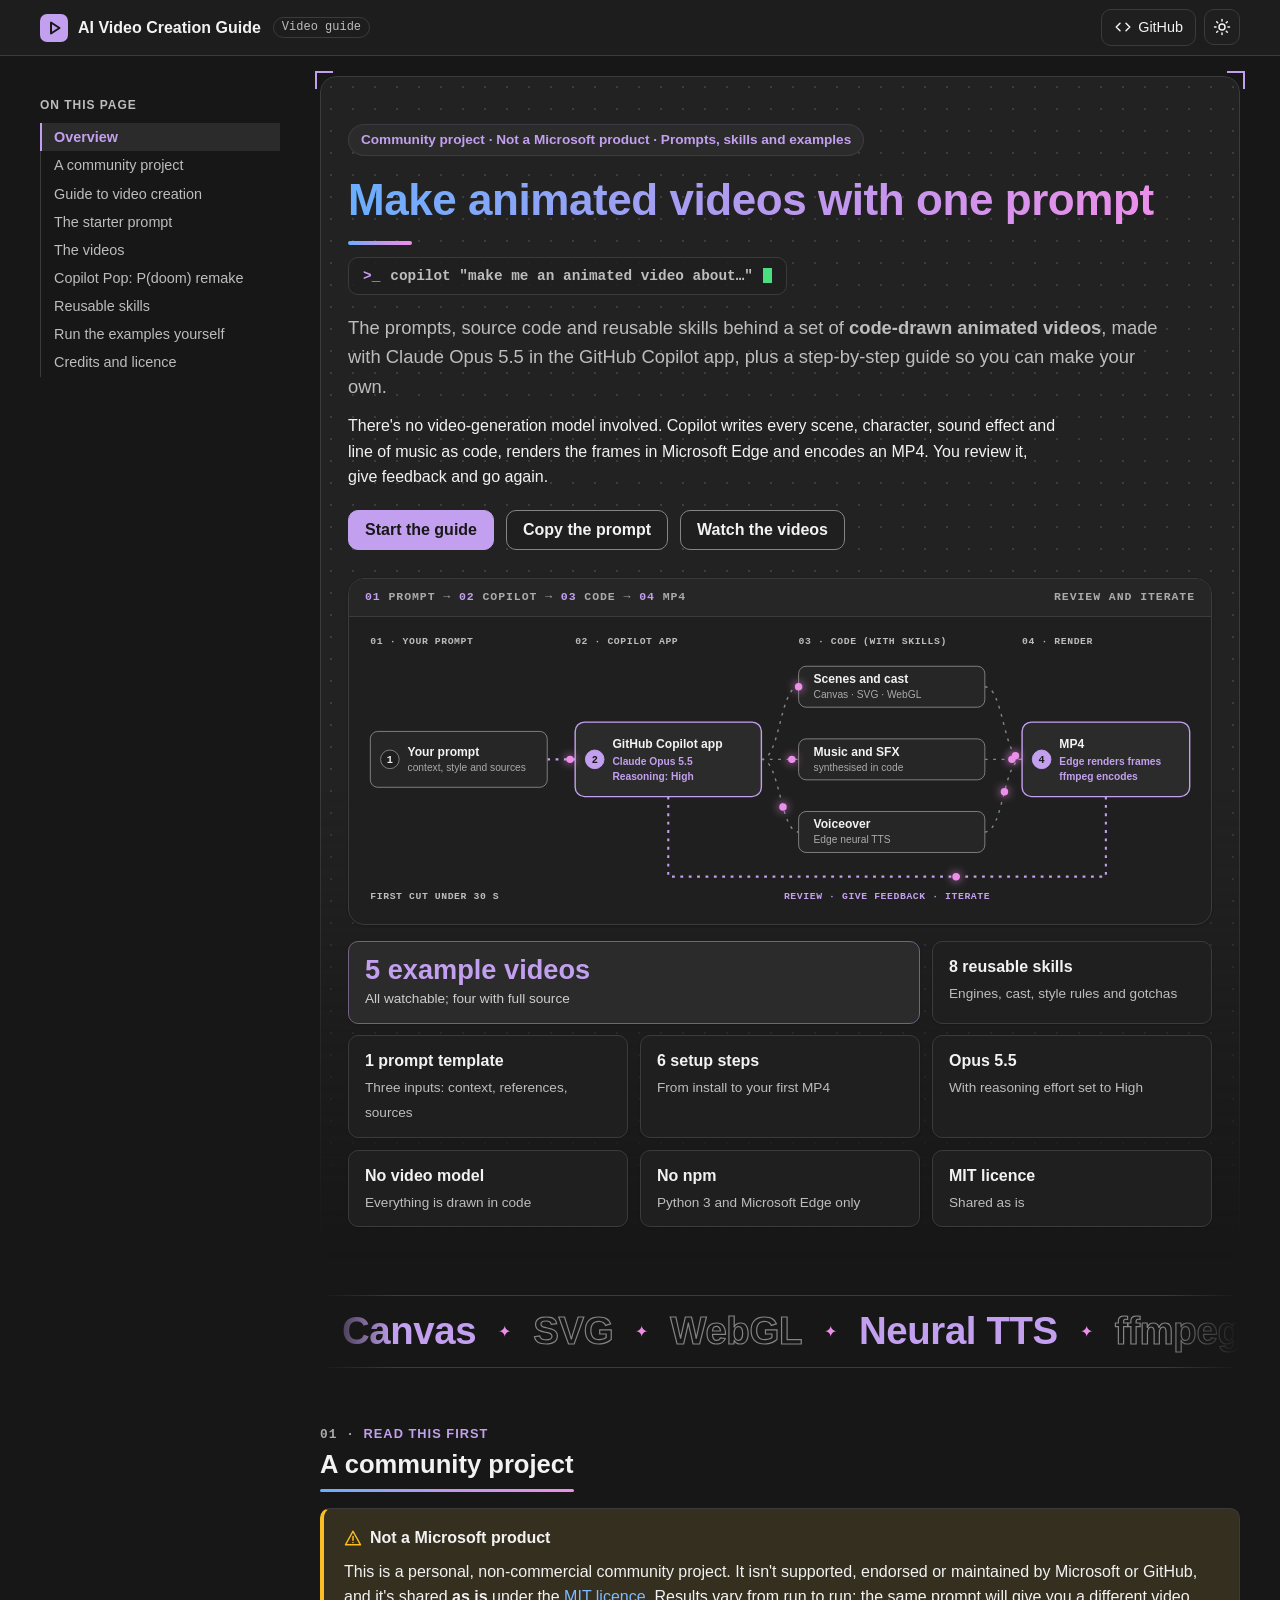
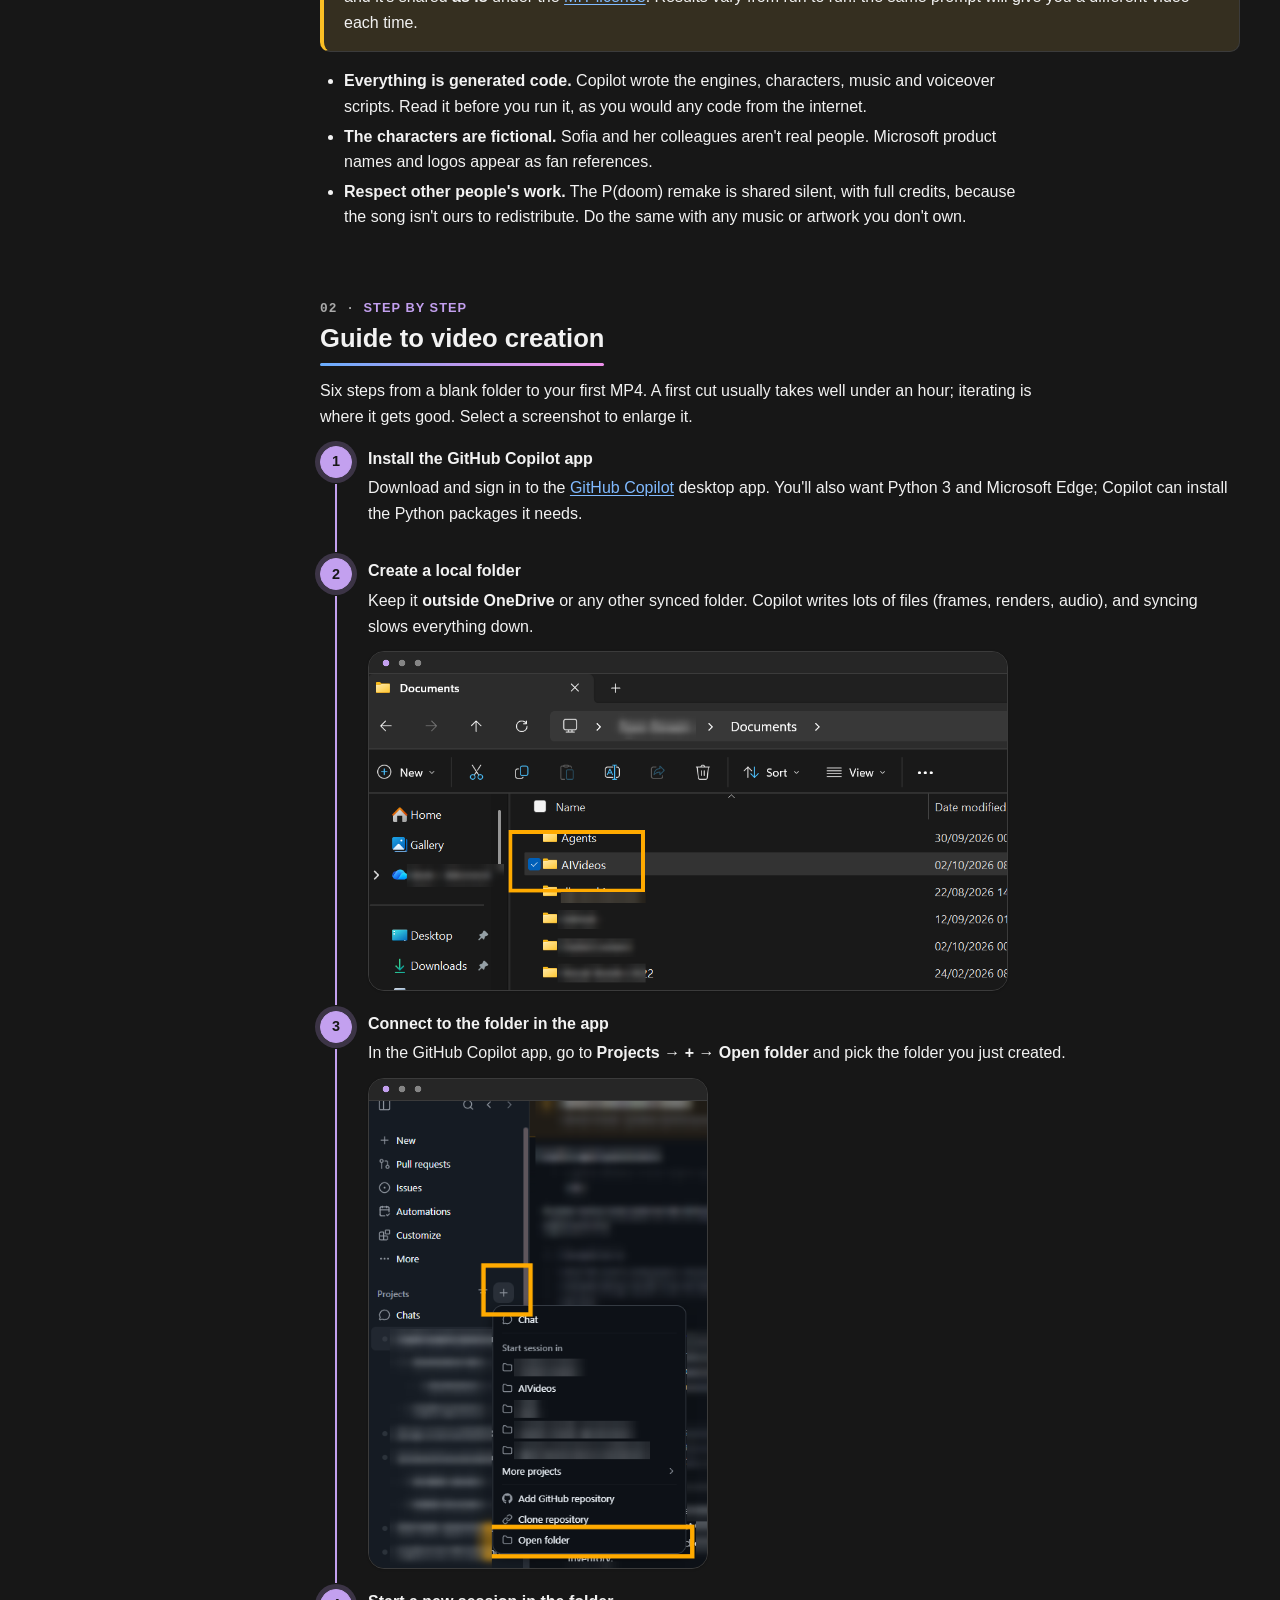
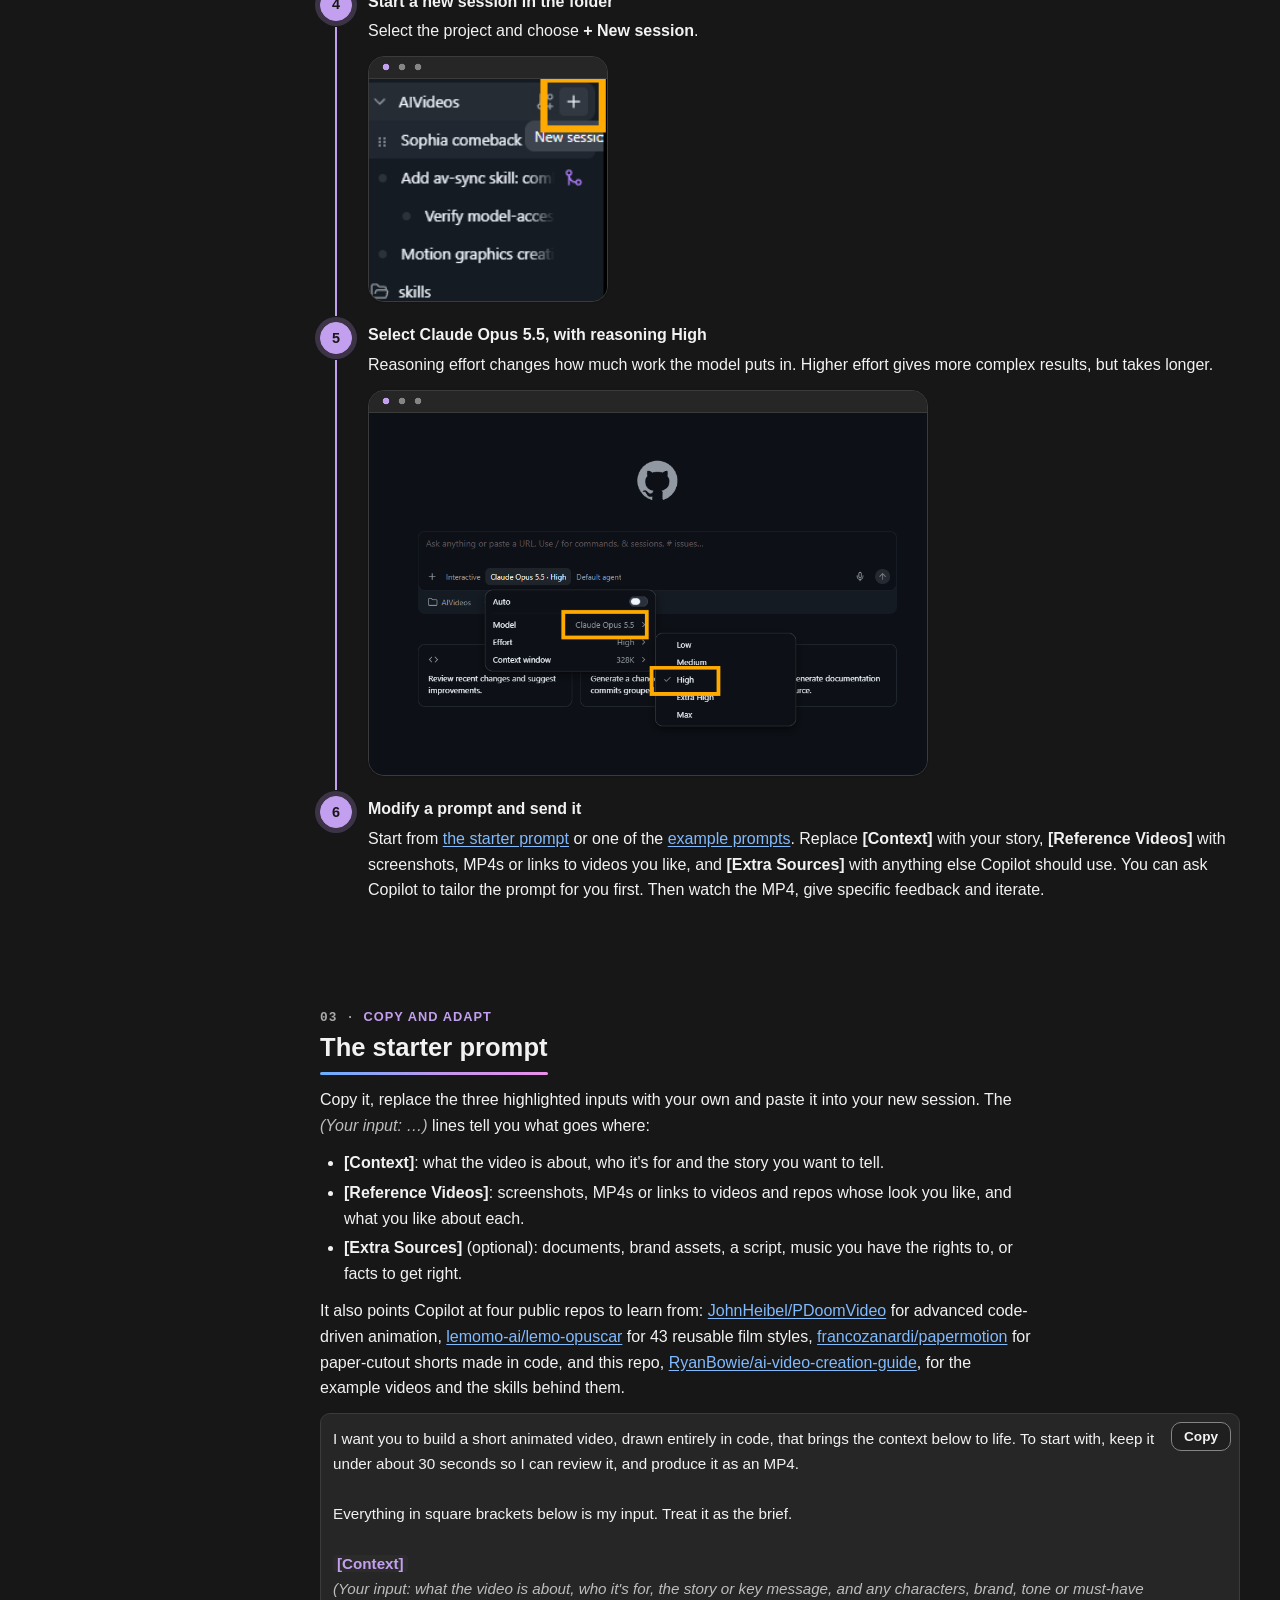
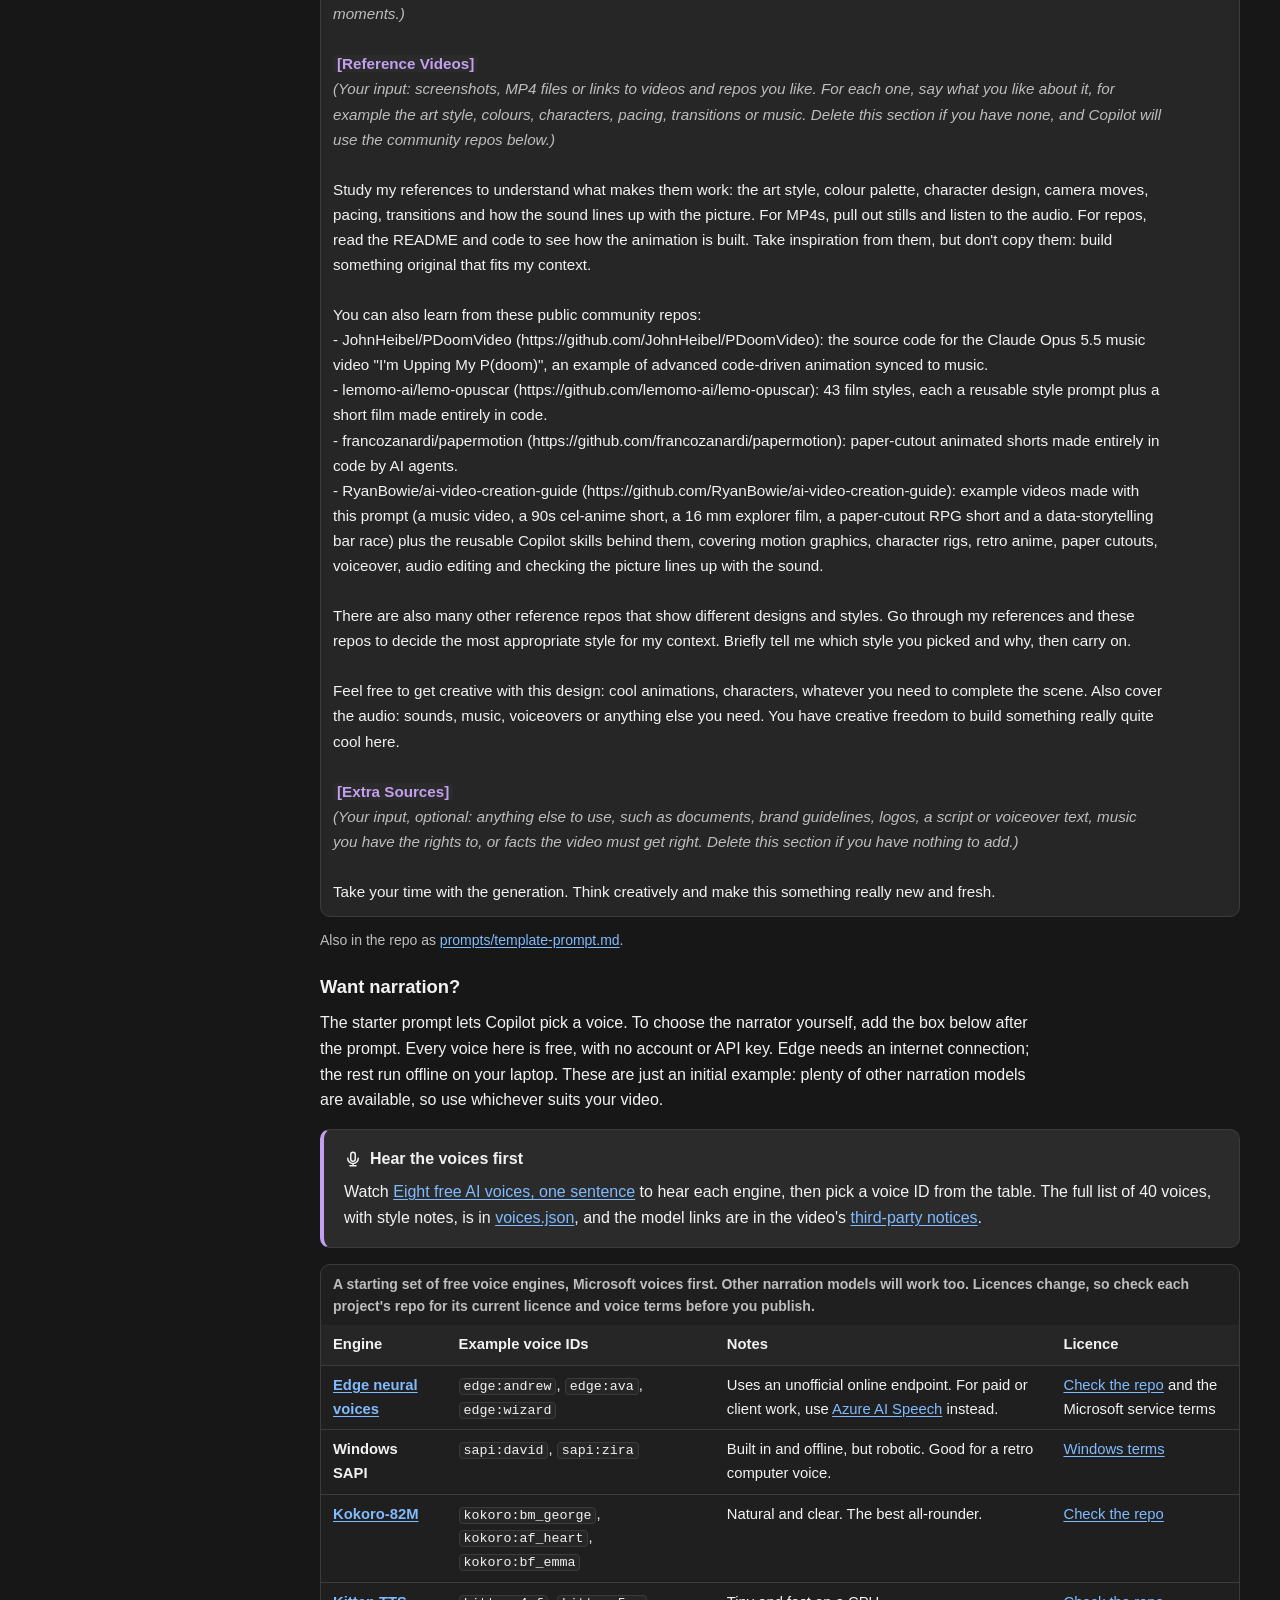
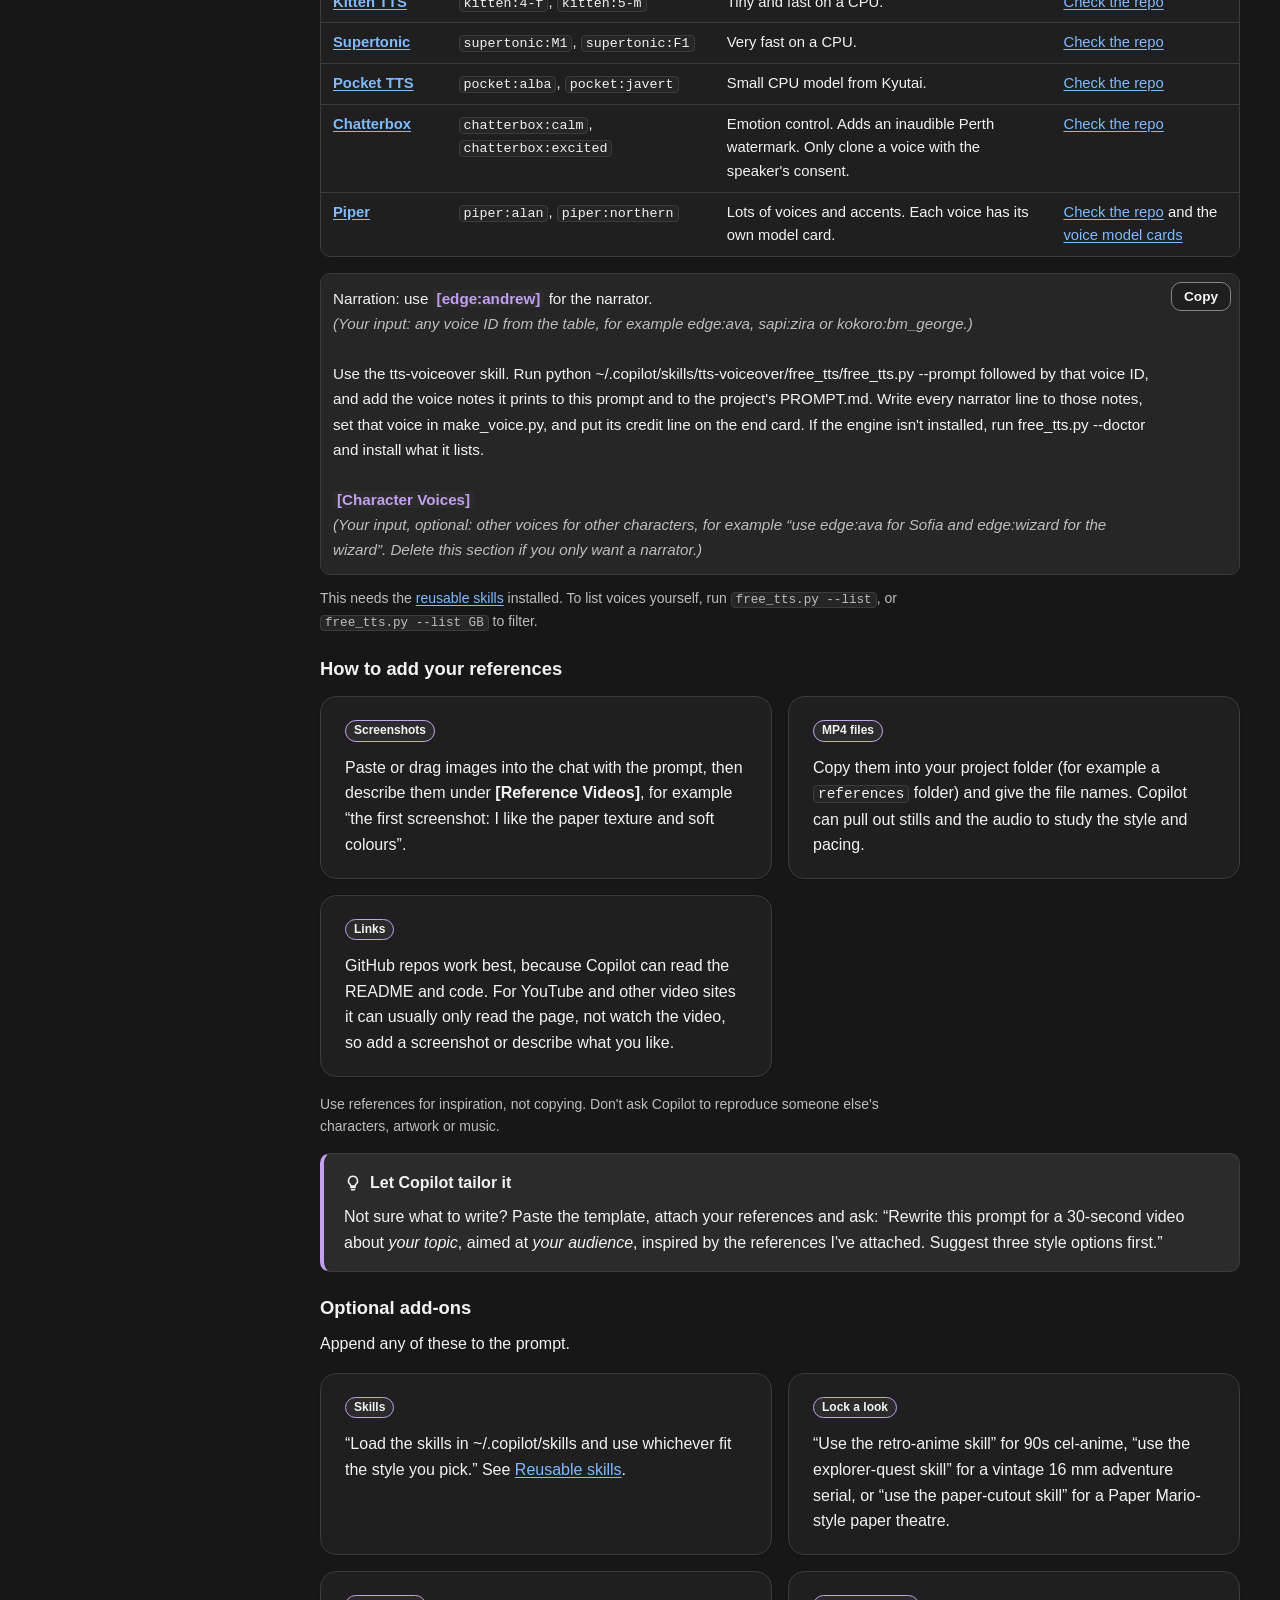
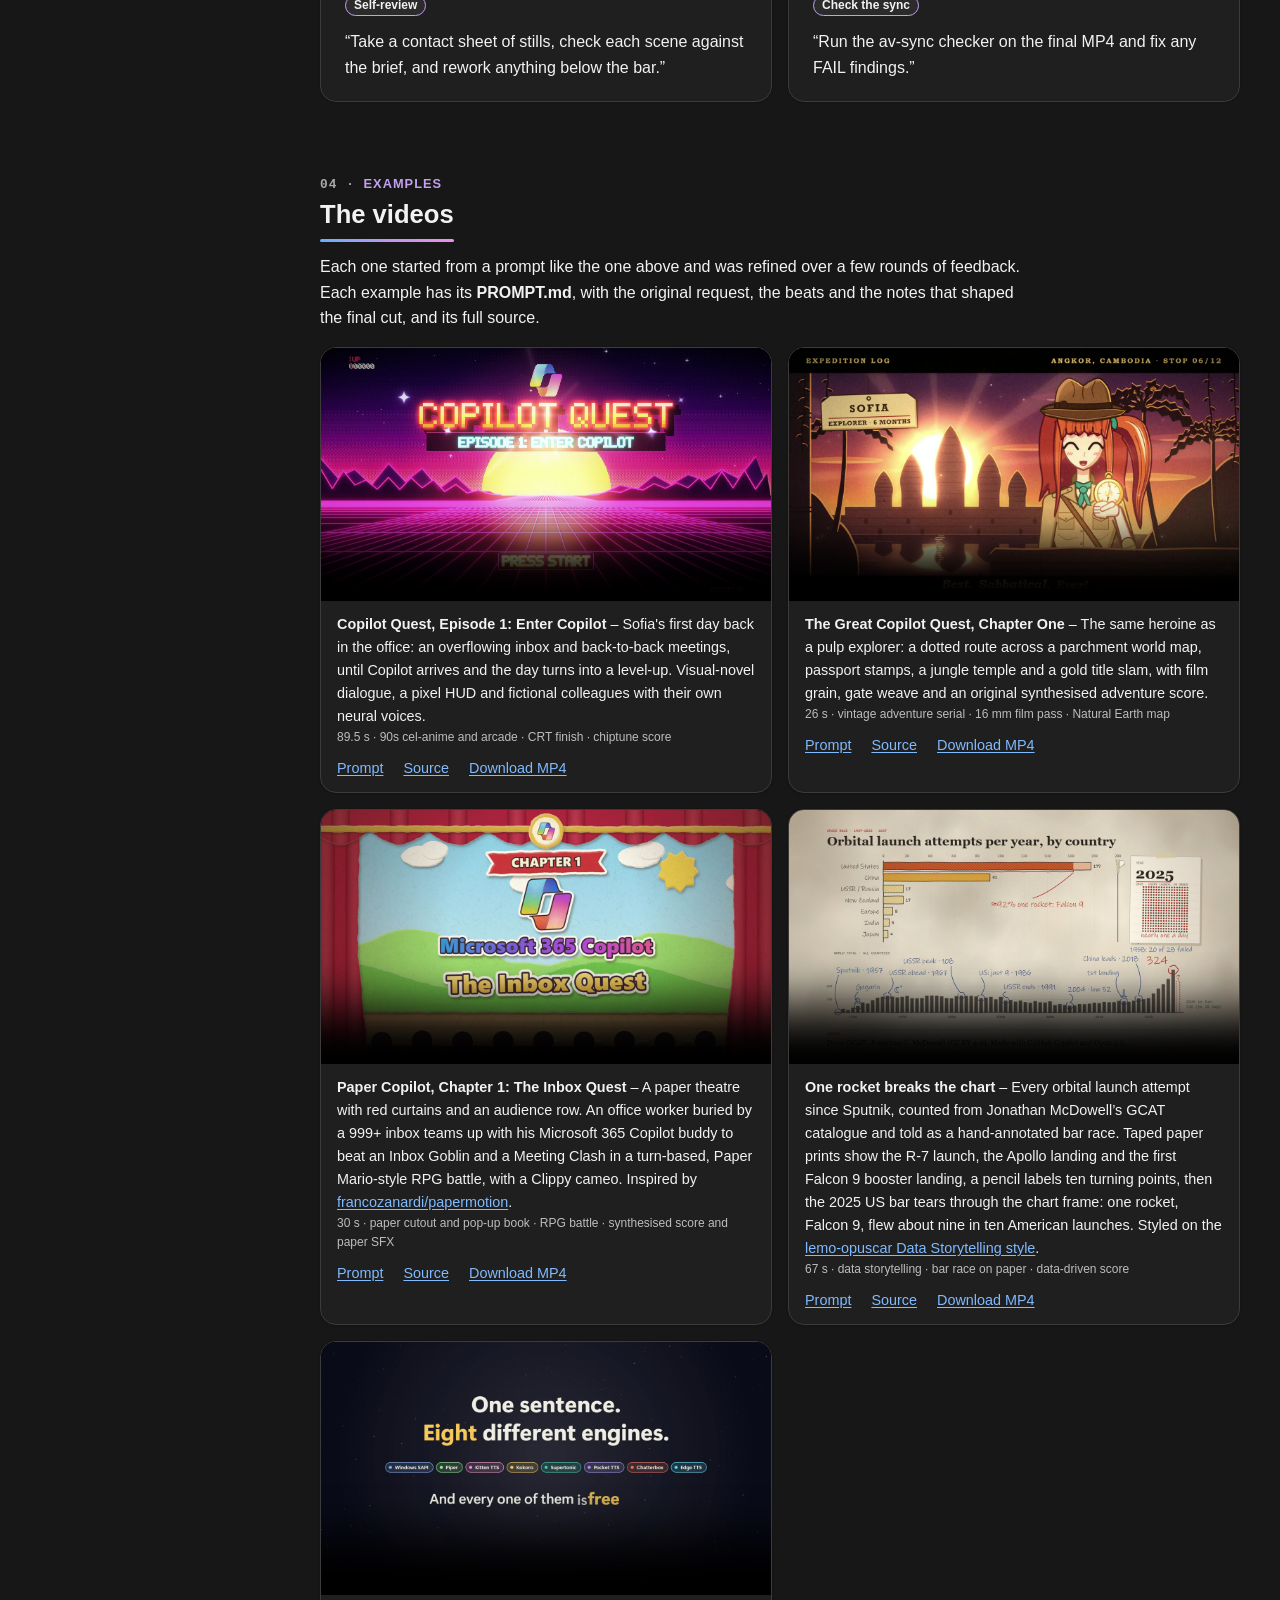
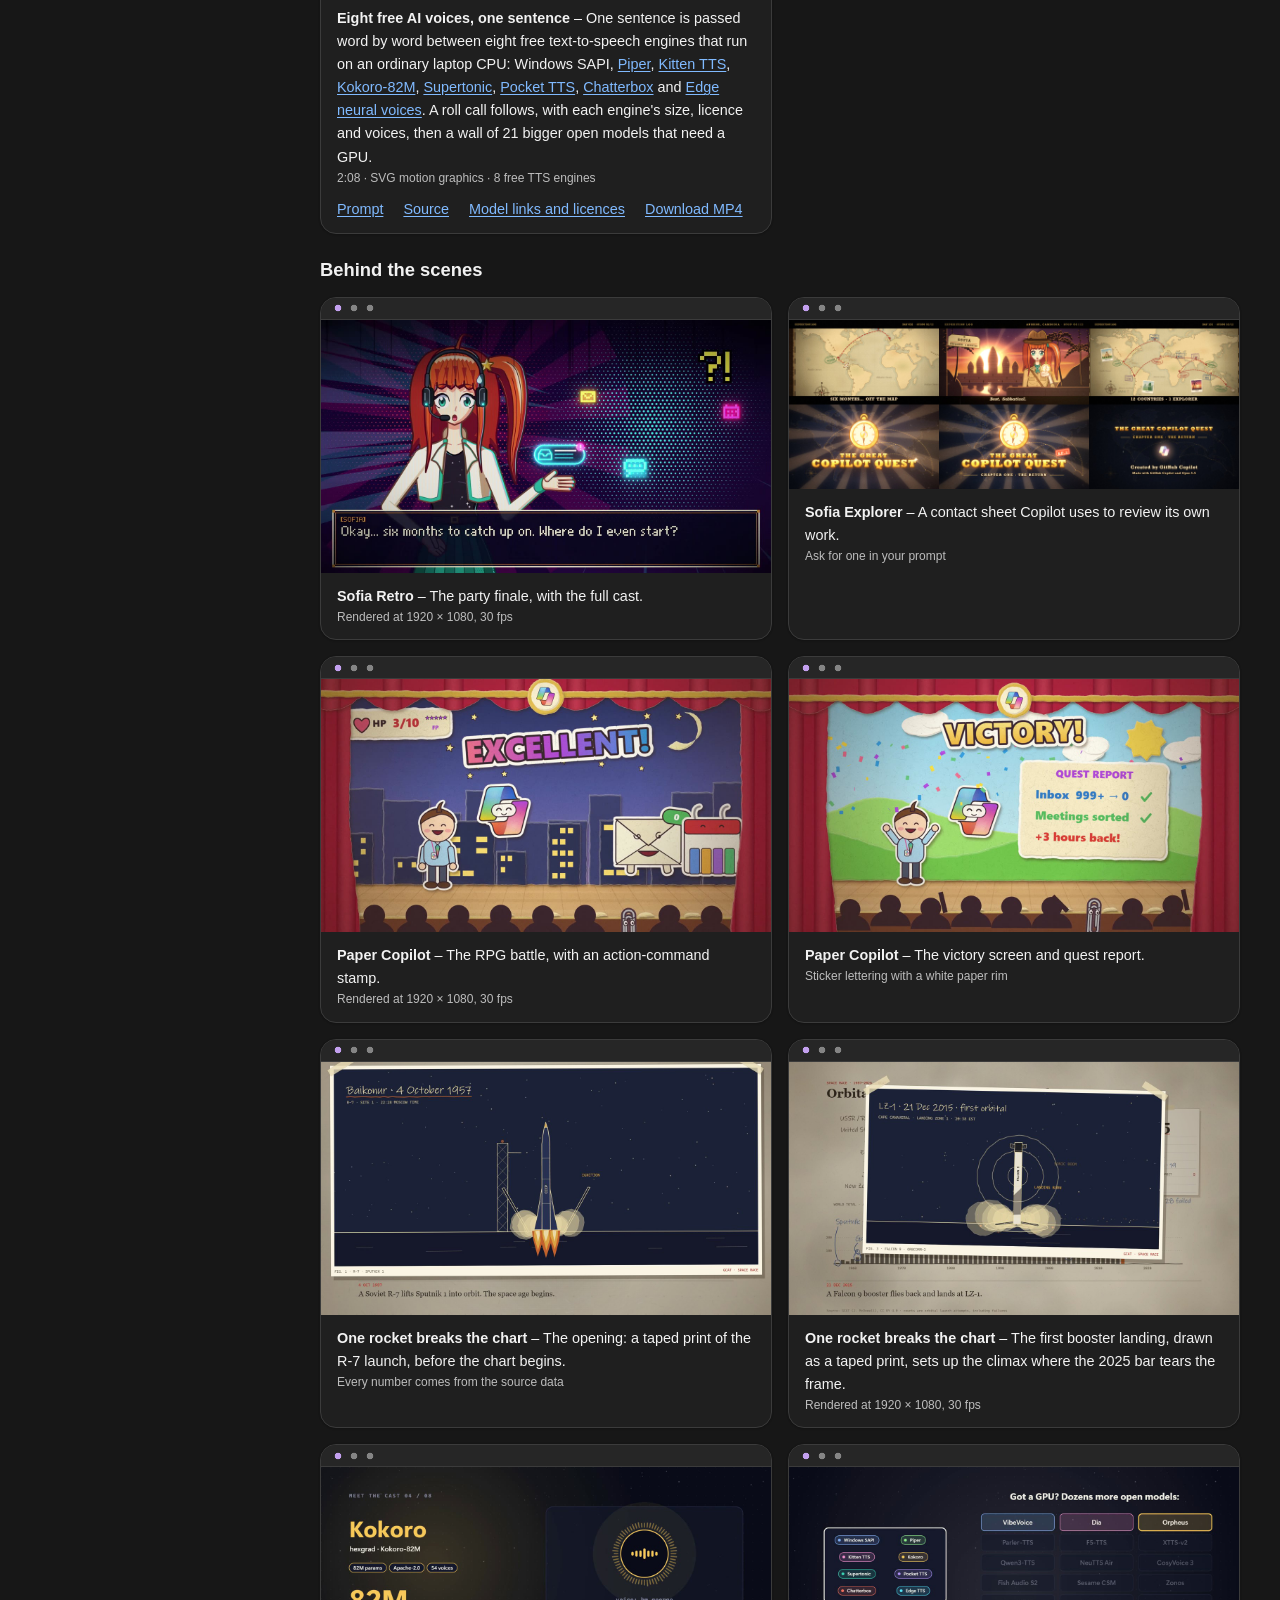
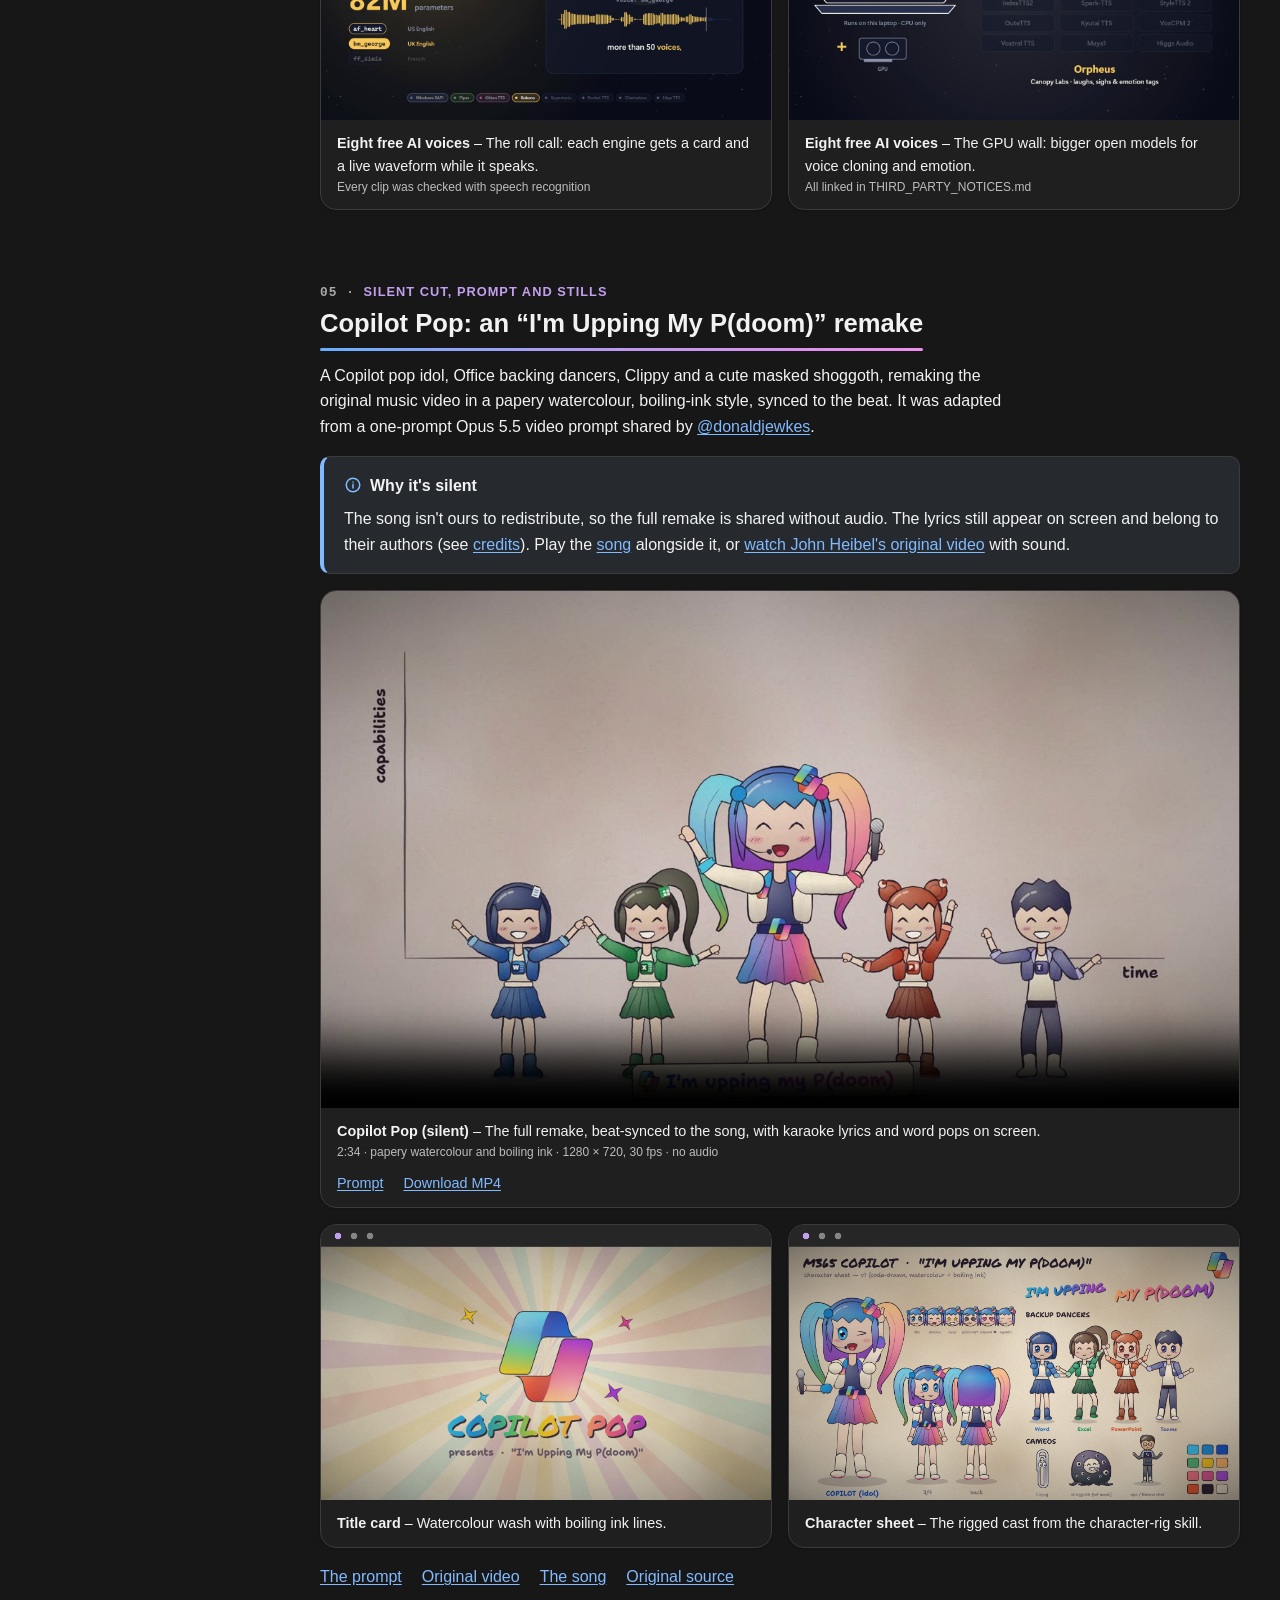
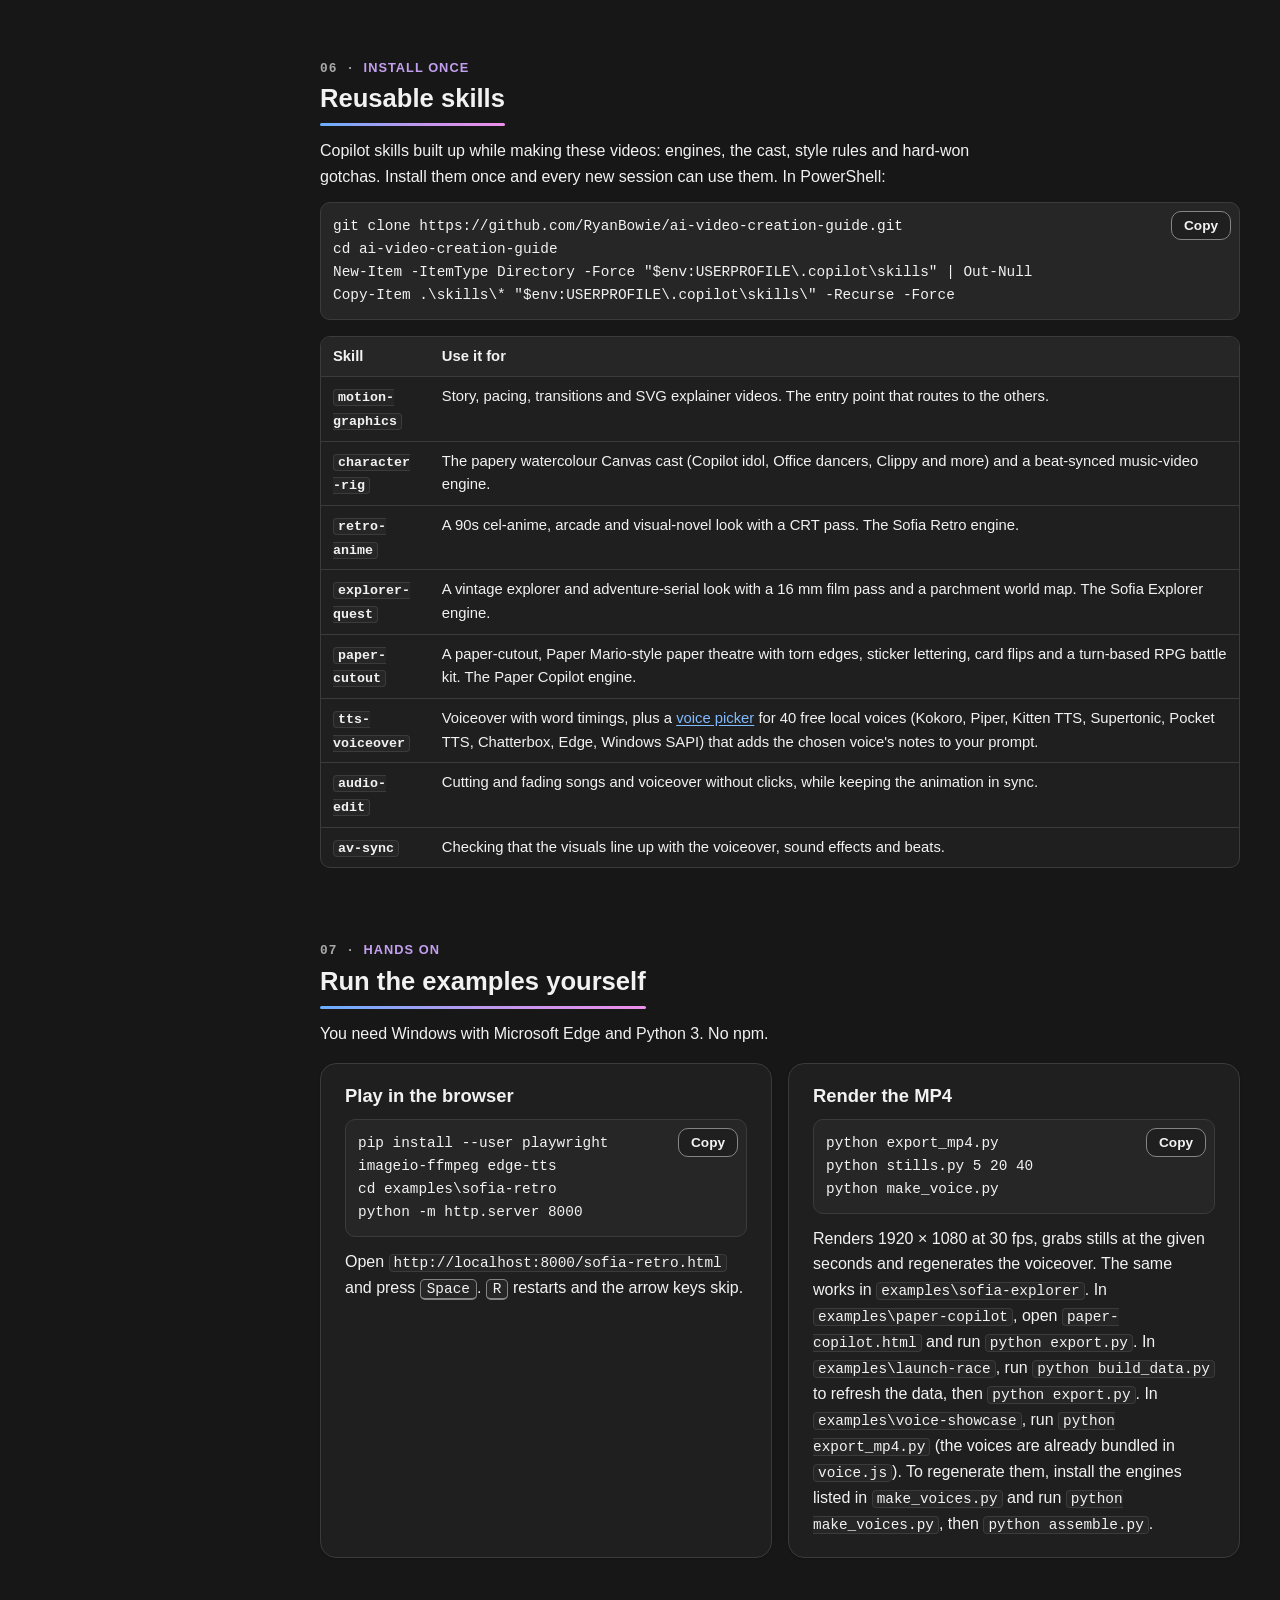
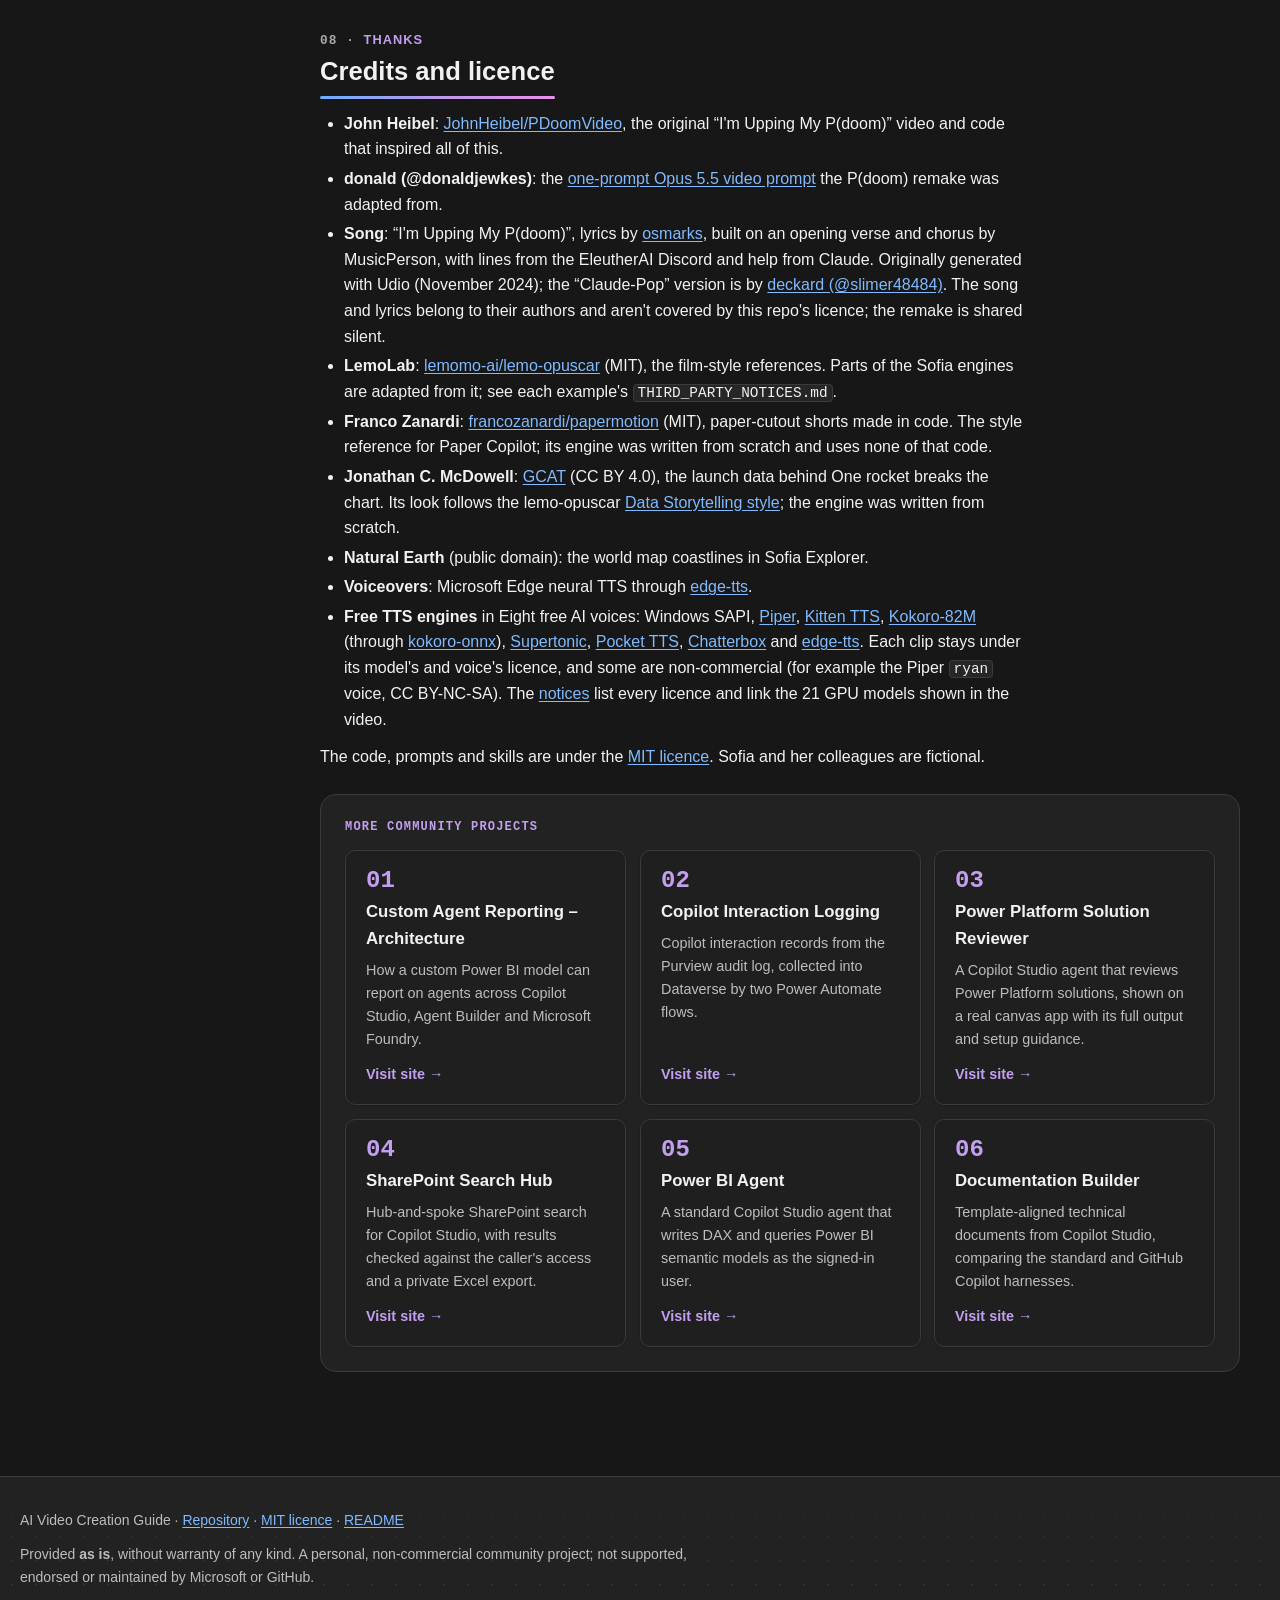
==== commit 666f50cc: "Restrict cursor effects to blank background only Co-authored-by: Copilot App <223556219+Copilot@user" ====
--- a/docs/index.html
+++ b/docs/index.html
@@ -1184,7 +1184,7 @@
 })();
 </script>
 <!-- design-layer-js:end -->
-<script src="fx-guide.js?v=2" defer></script>
+<script src="fx-guide.js?v=3" defer></script>
 <script>
 document.addEventListener("play", (e) => {
   document.querySelectorAll("video").forEach((v) => { if (v !== e.target) v.pause(); });
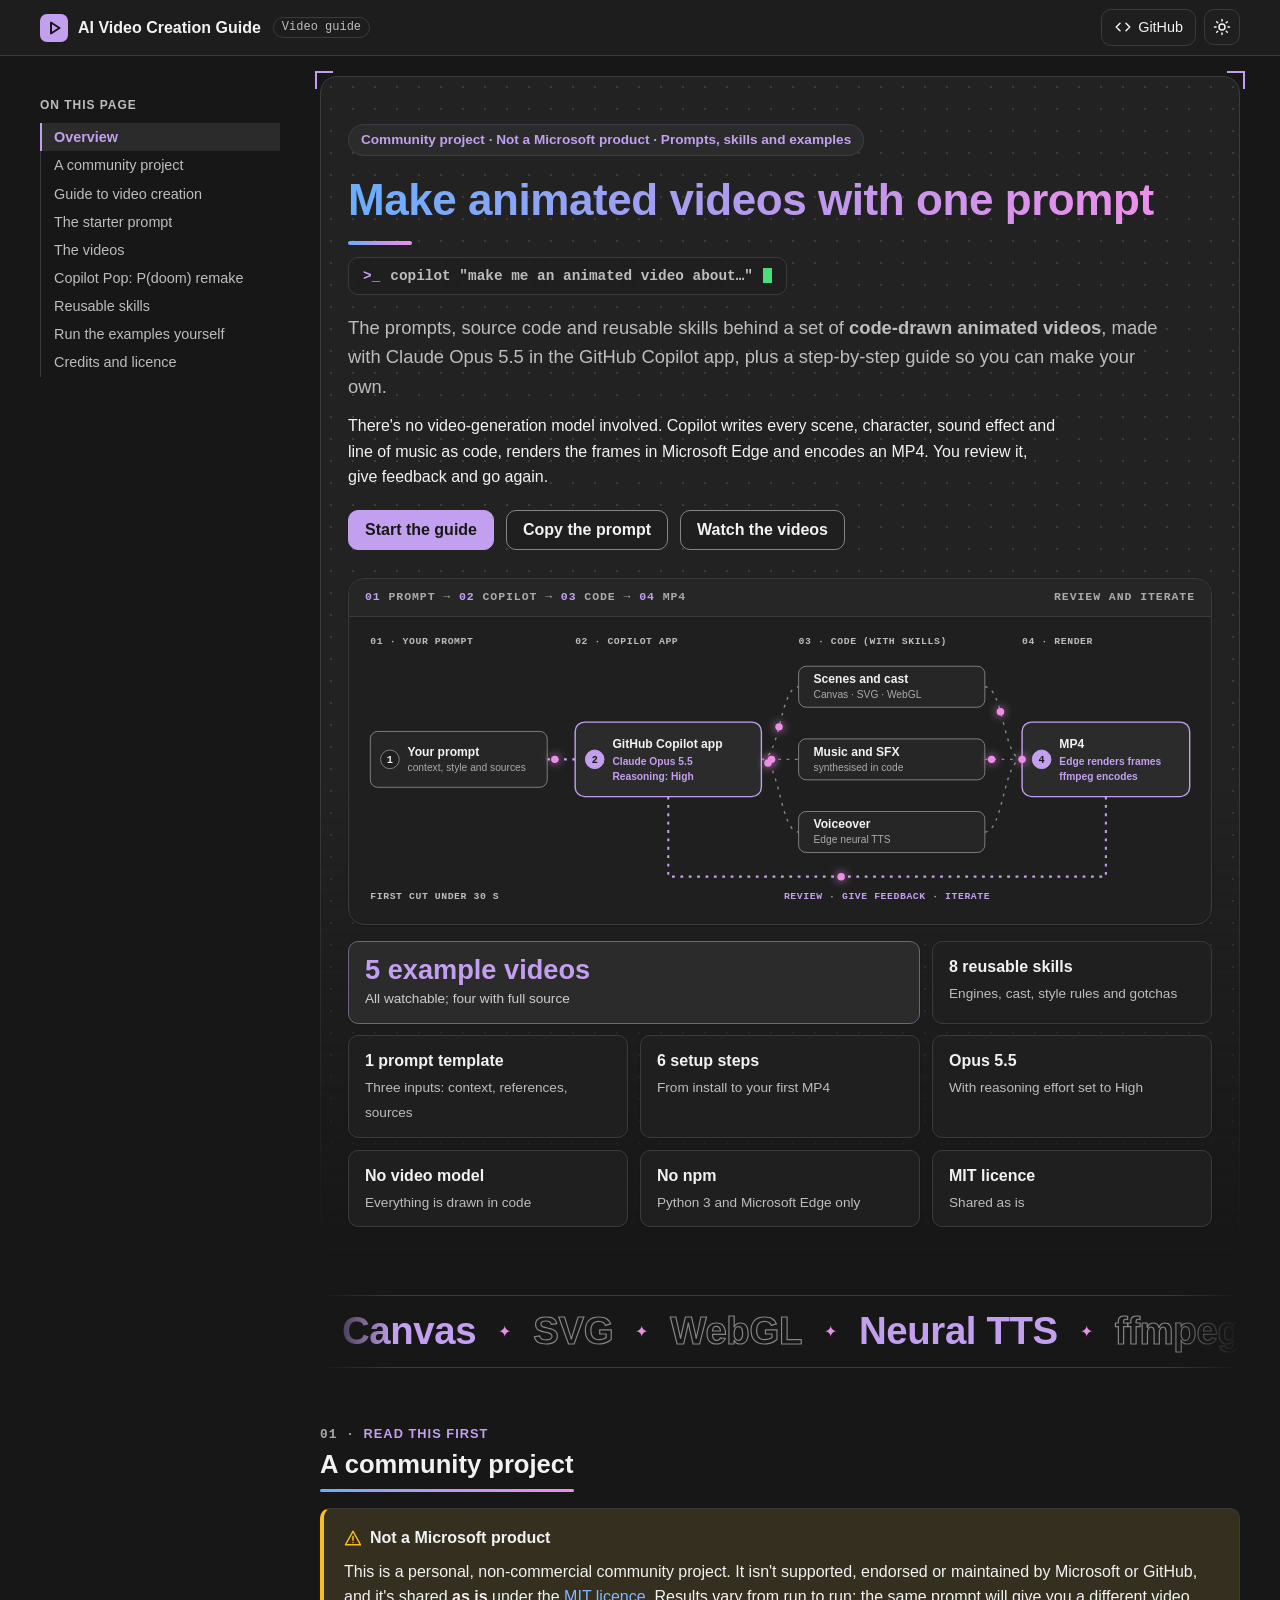
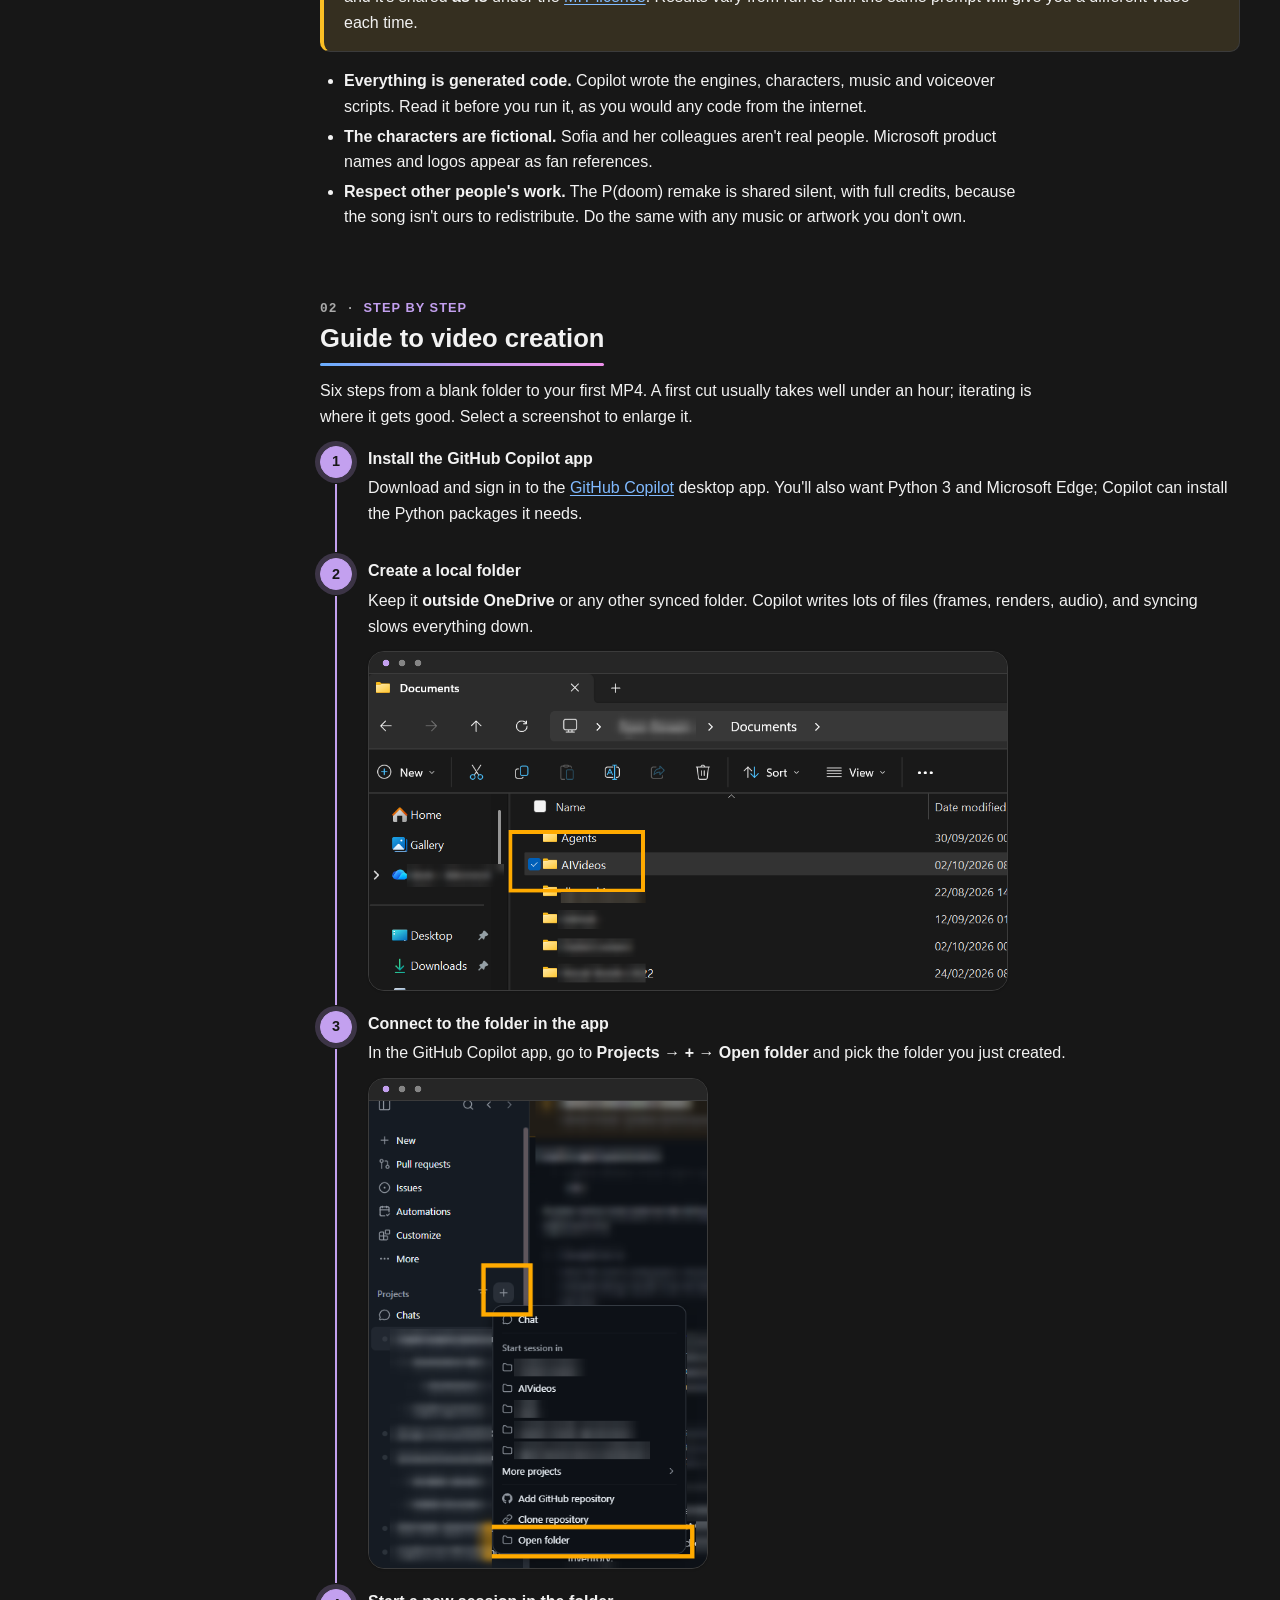
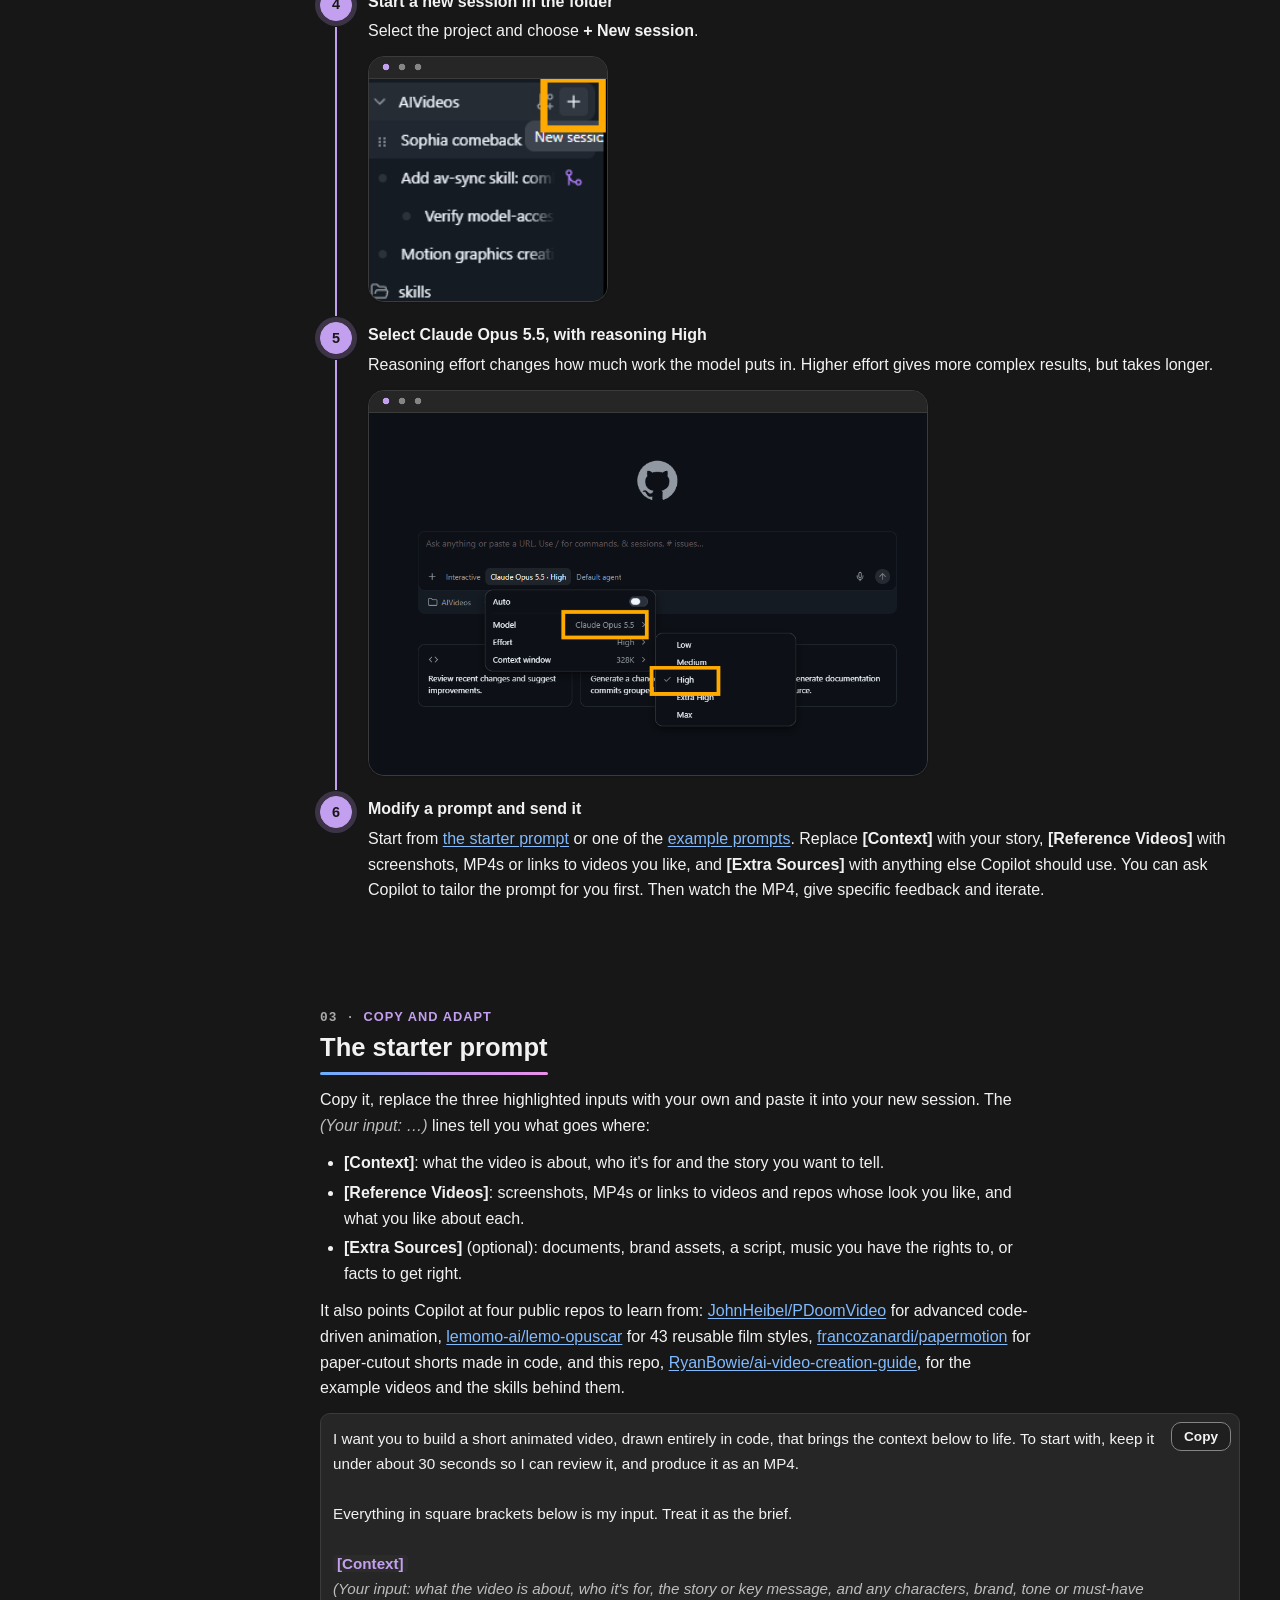
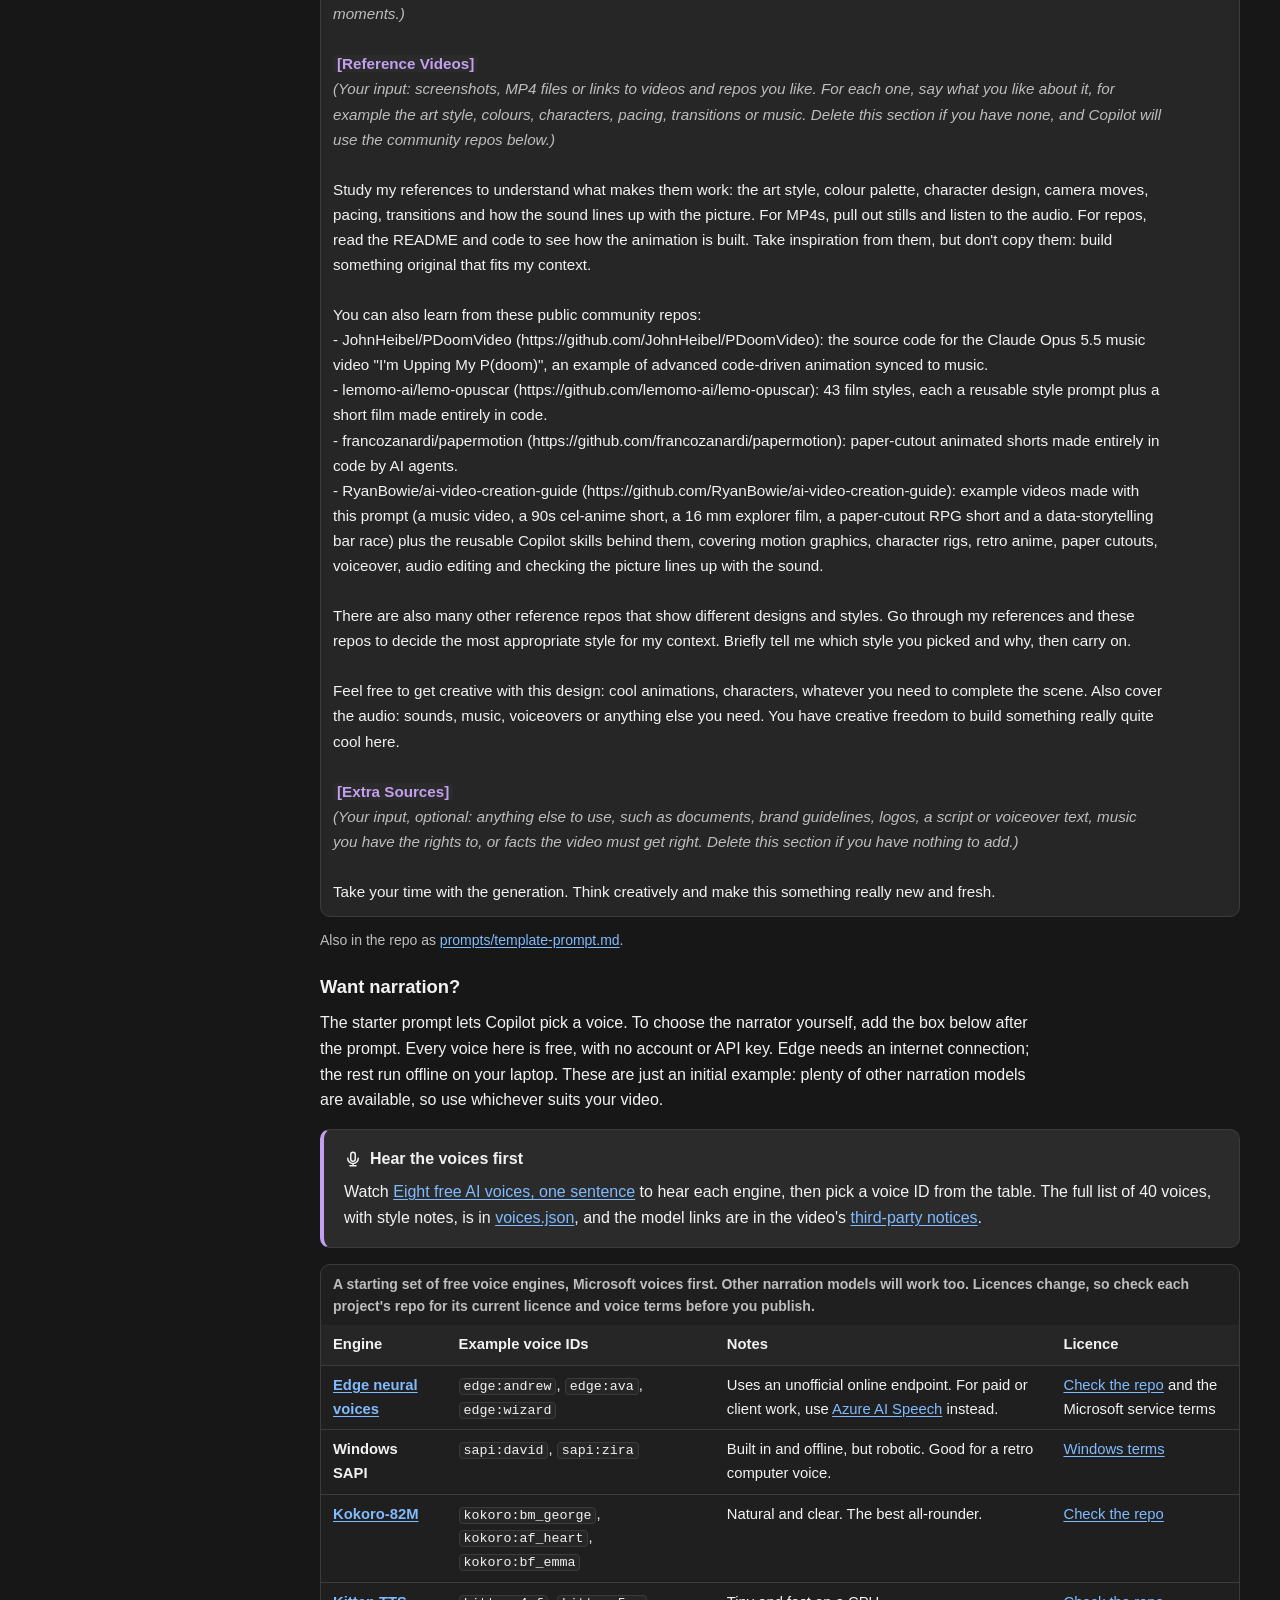
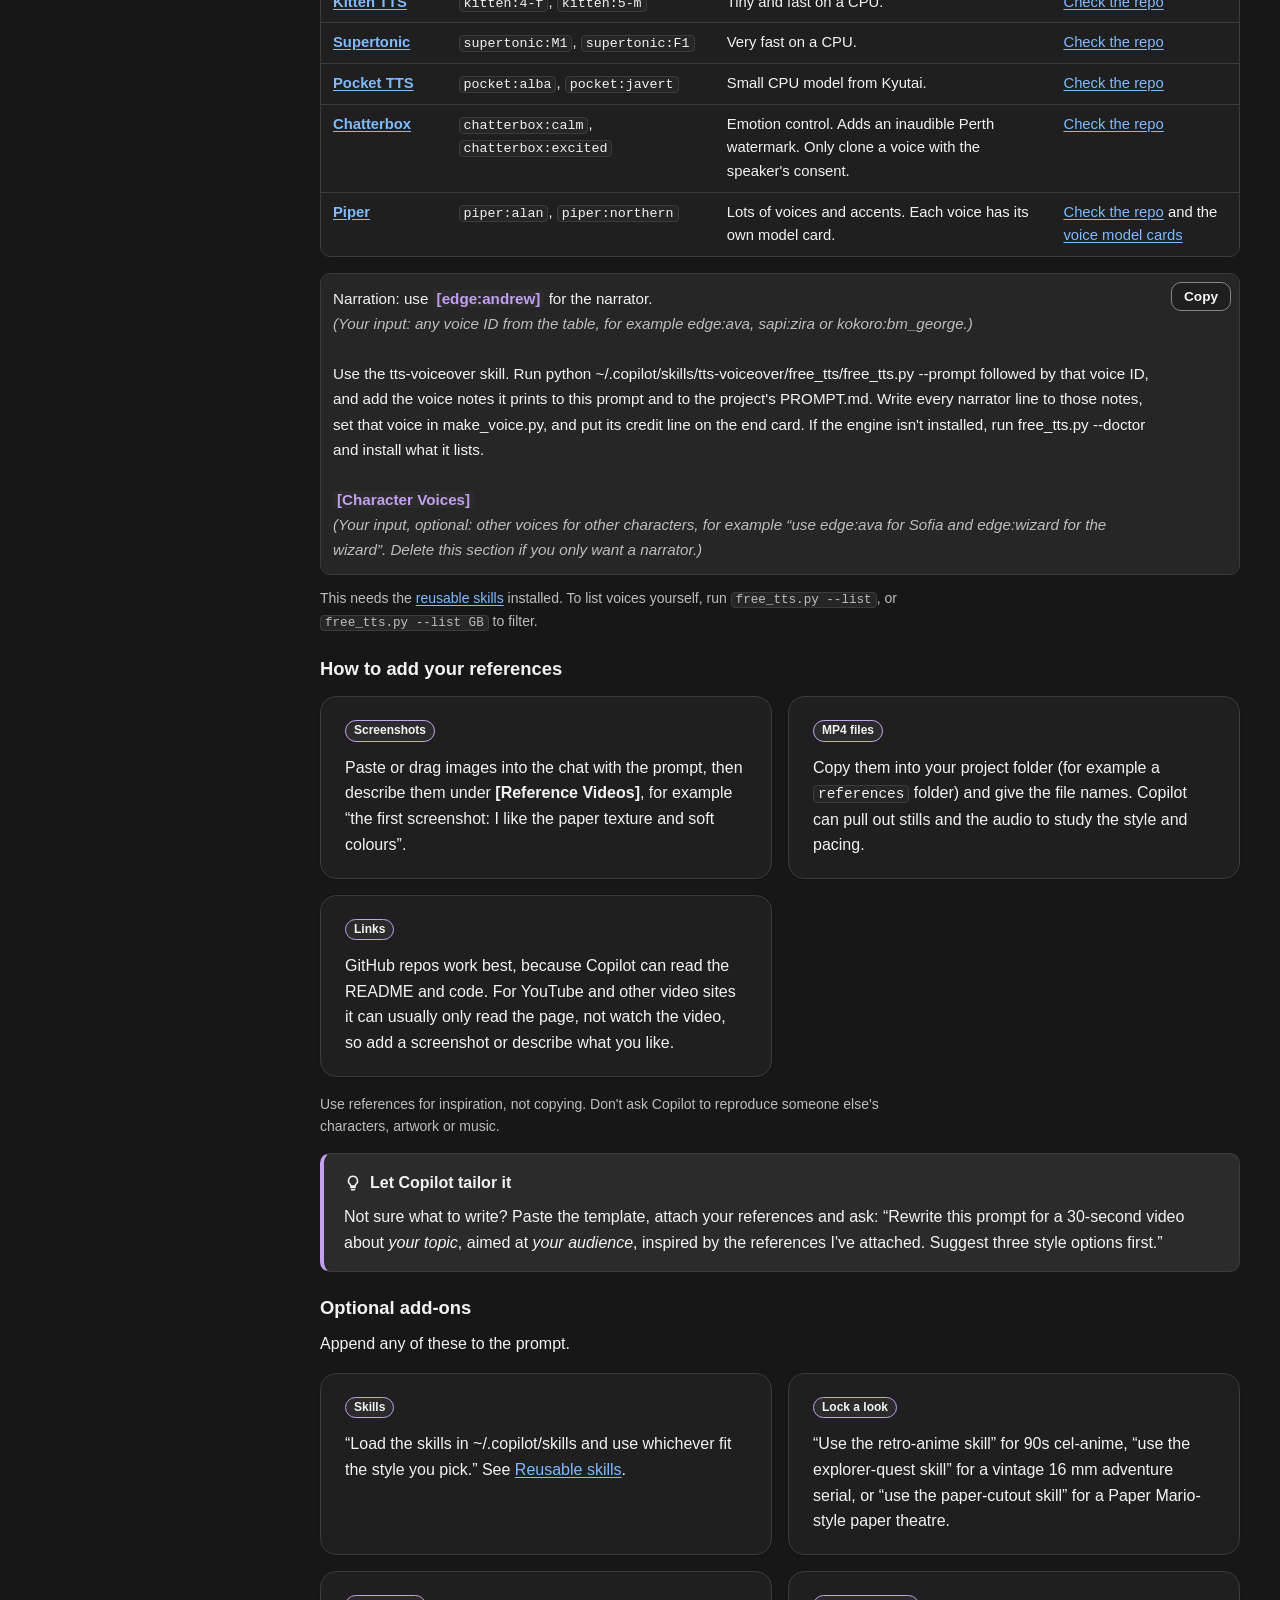
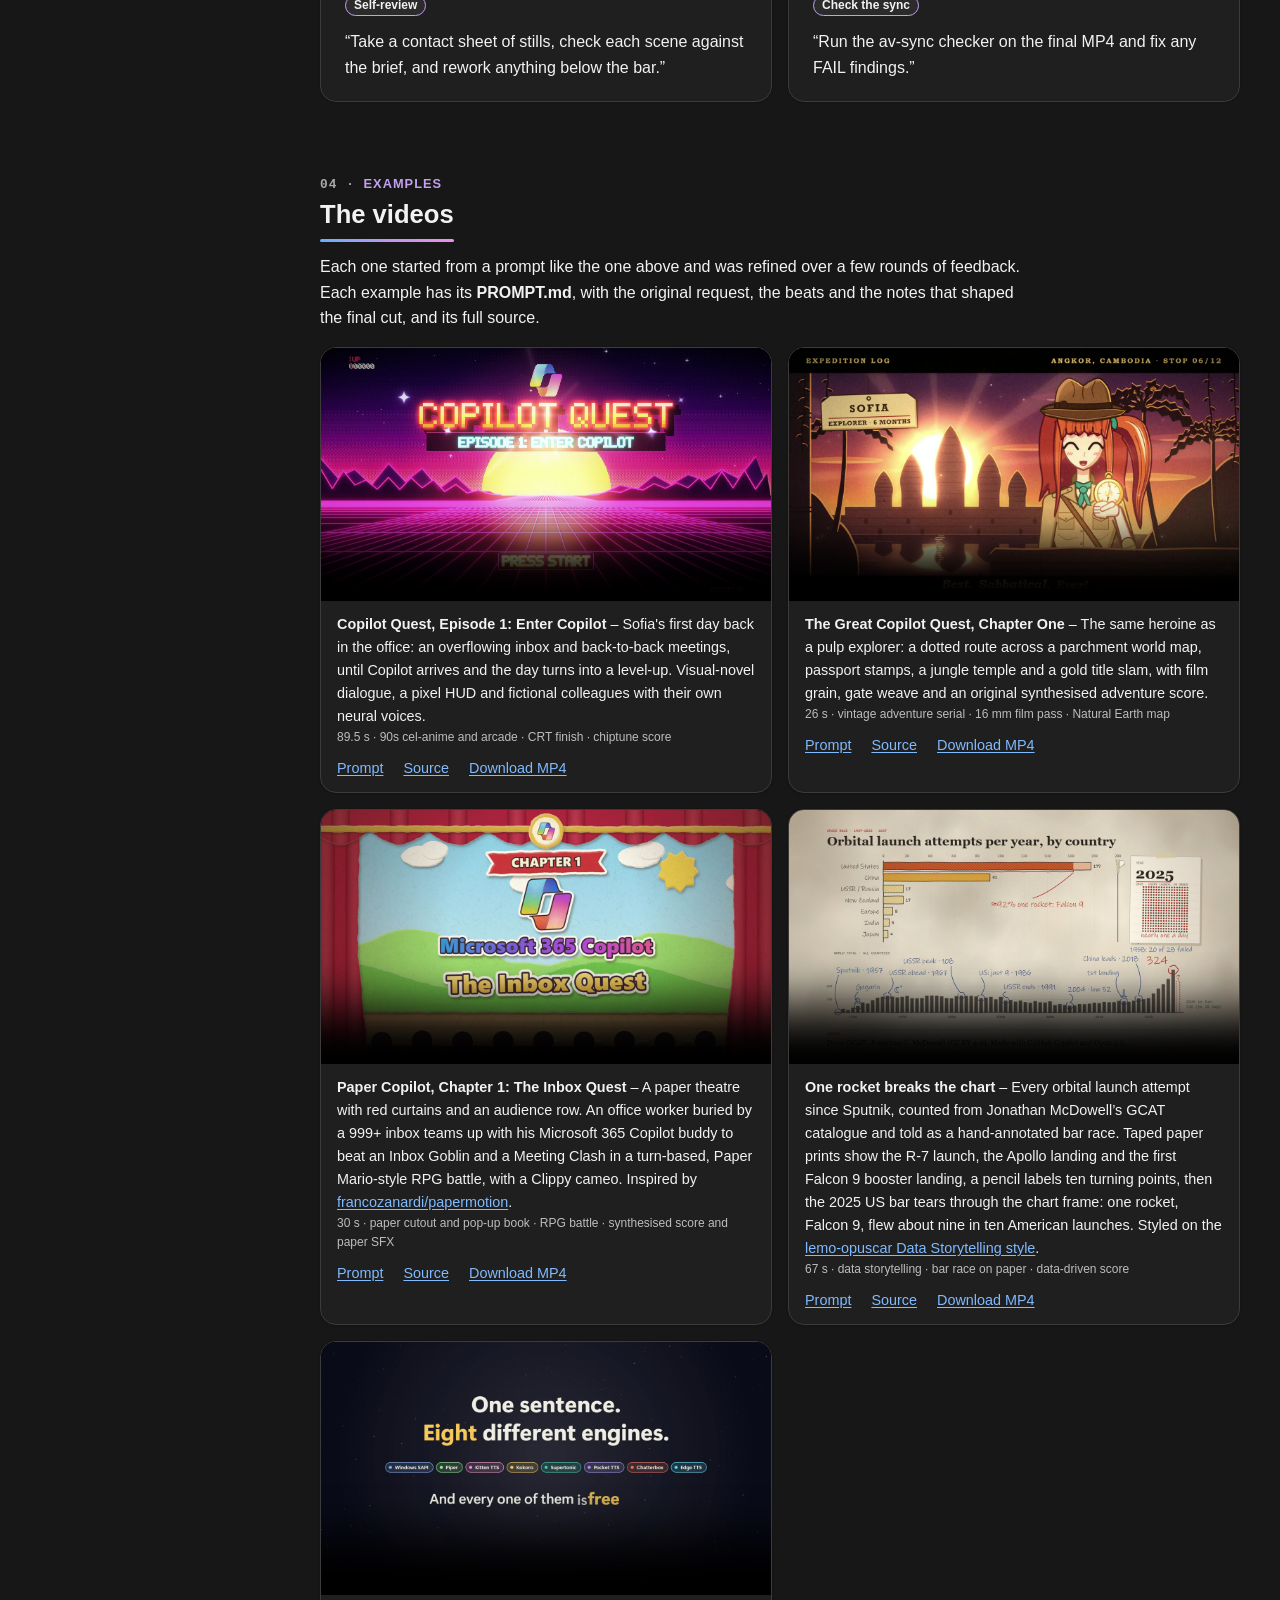
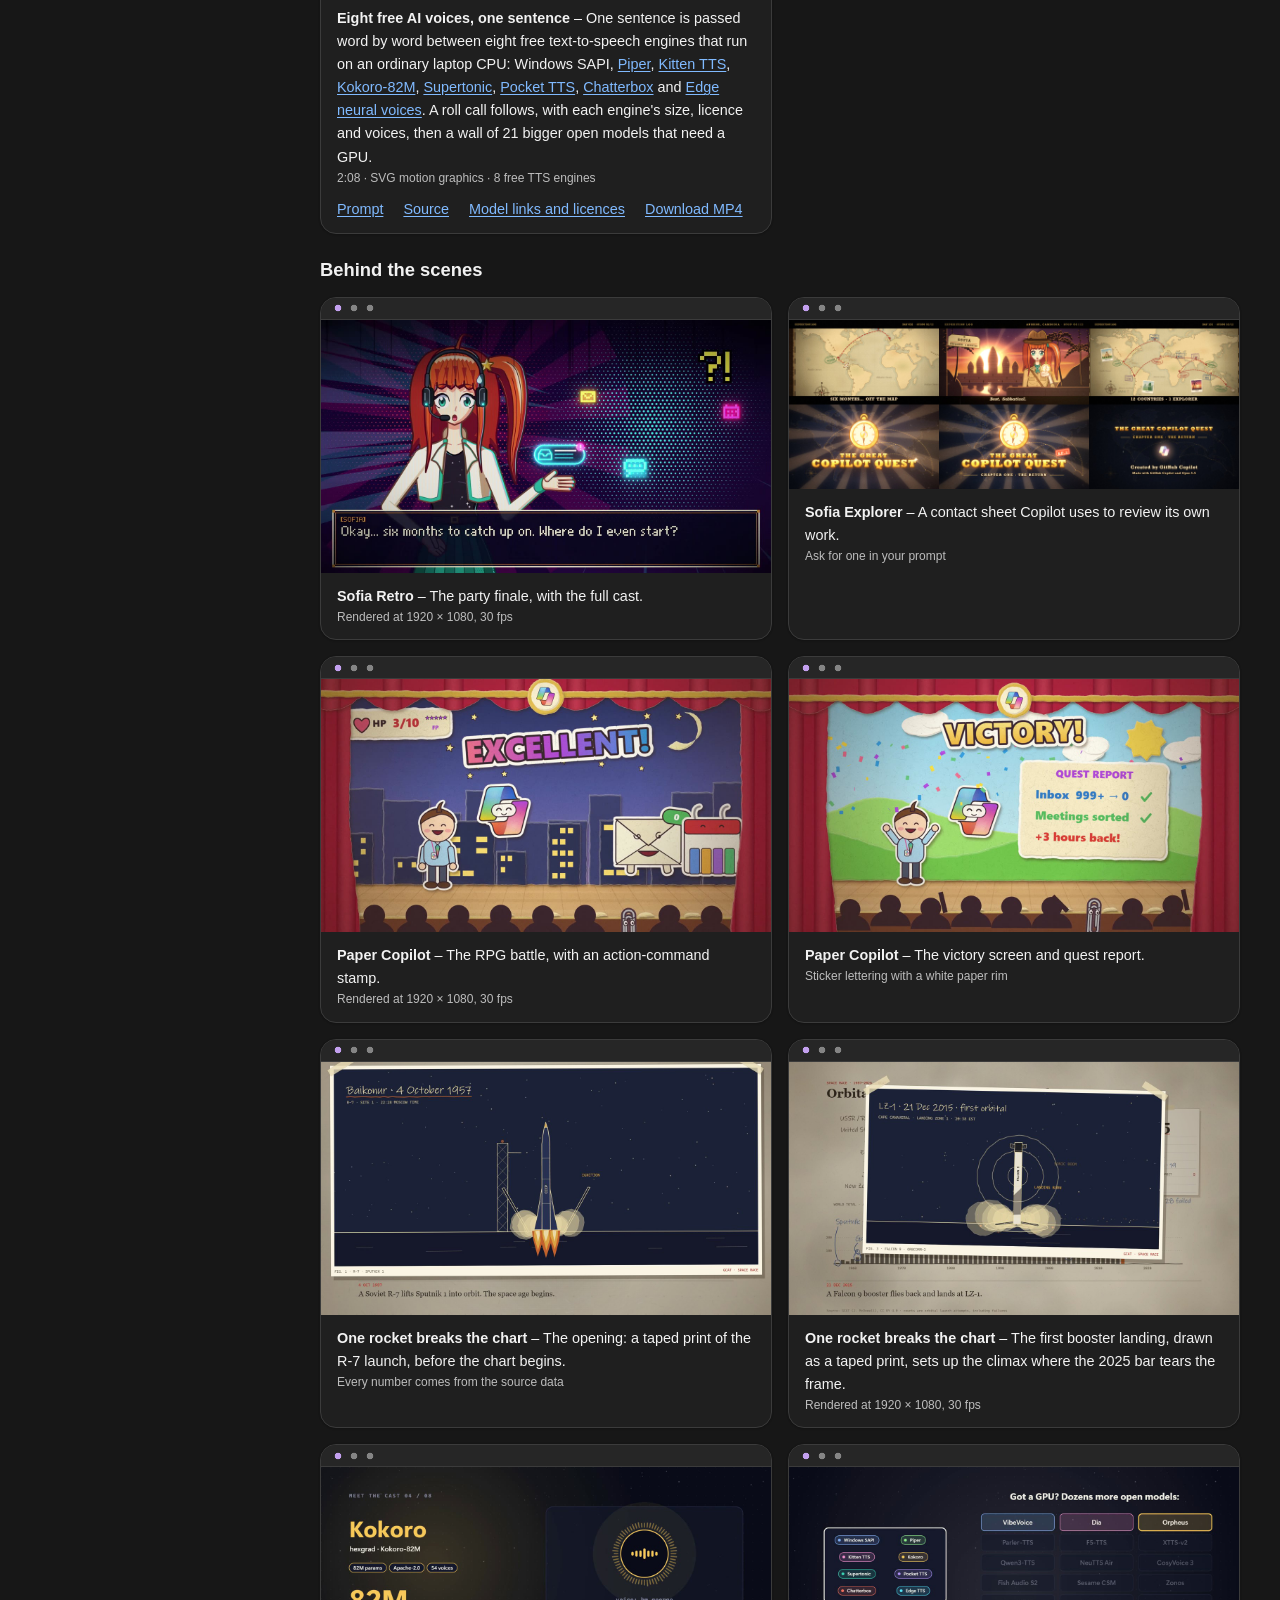
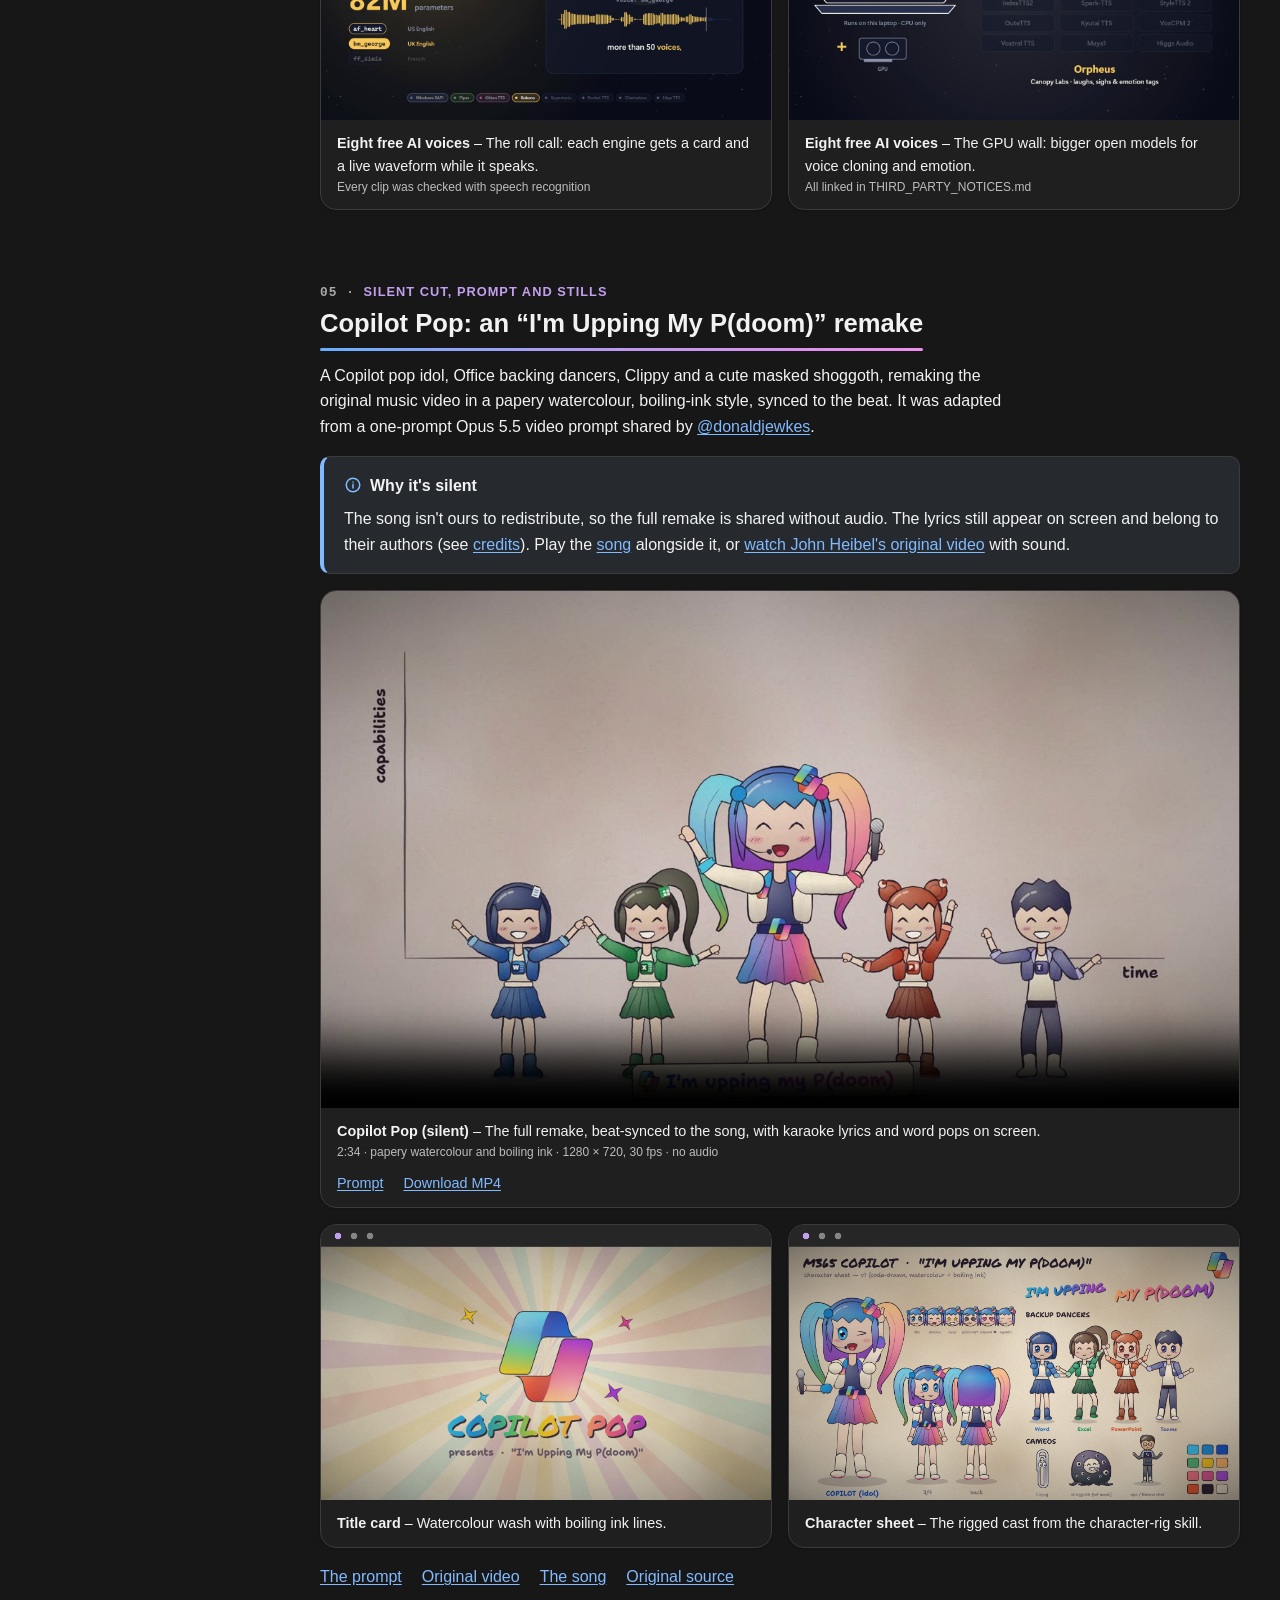
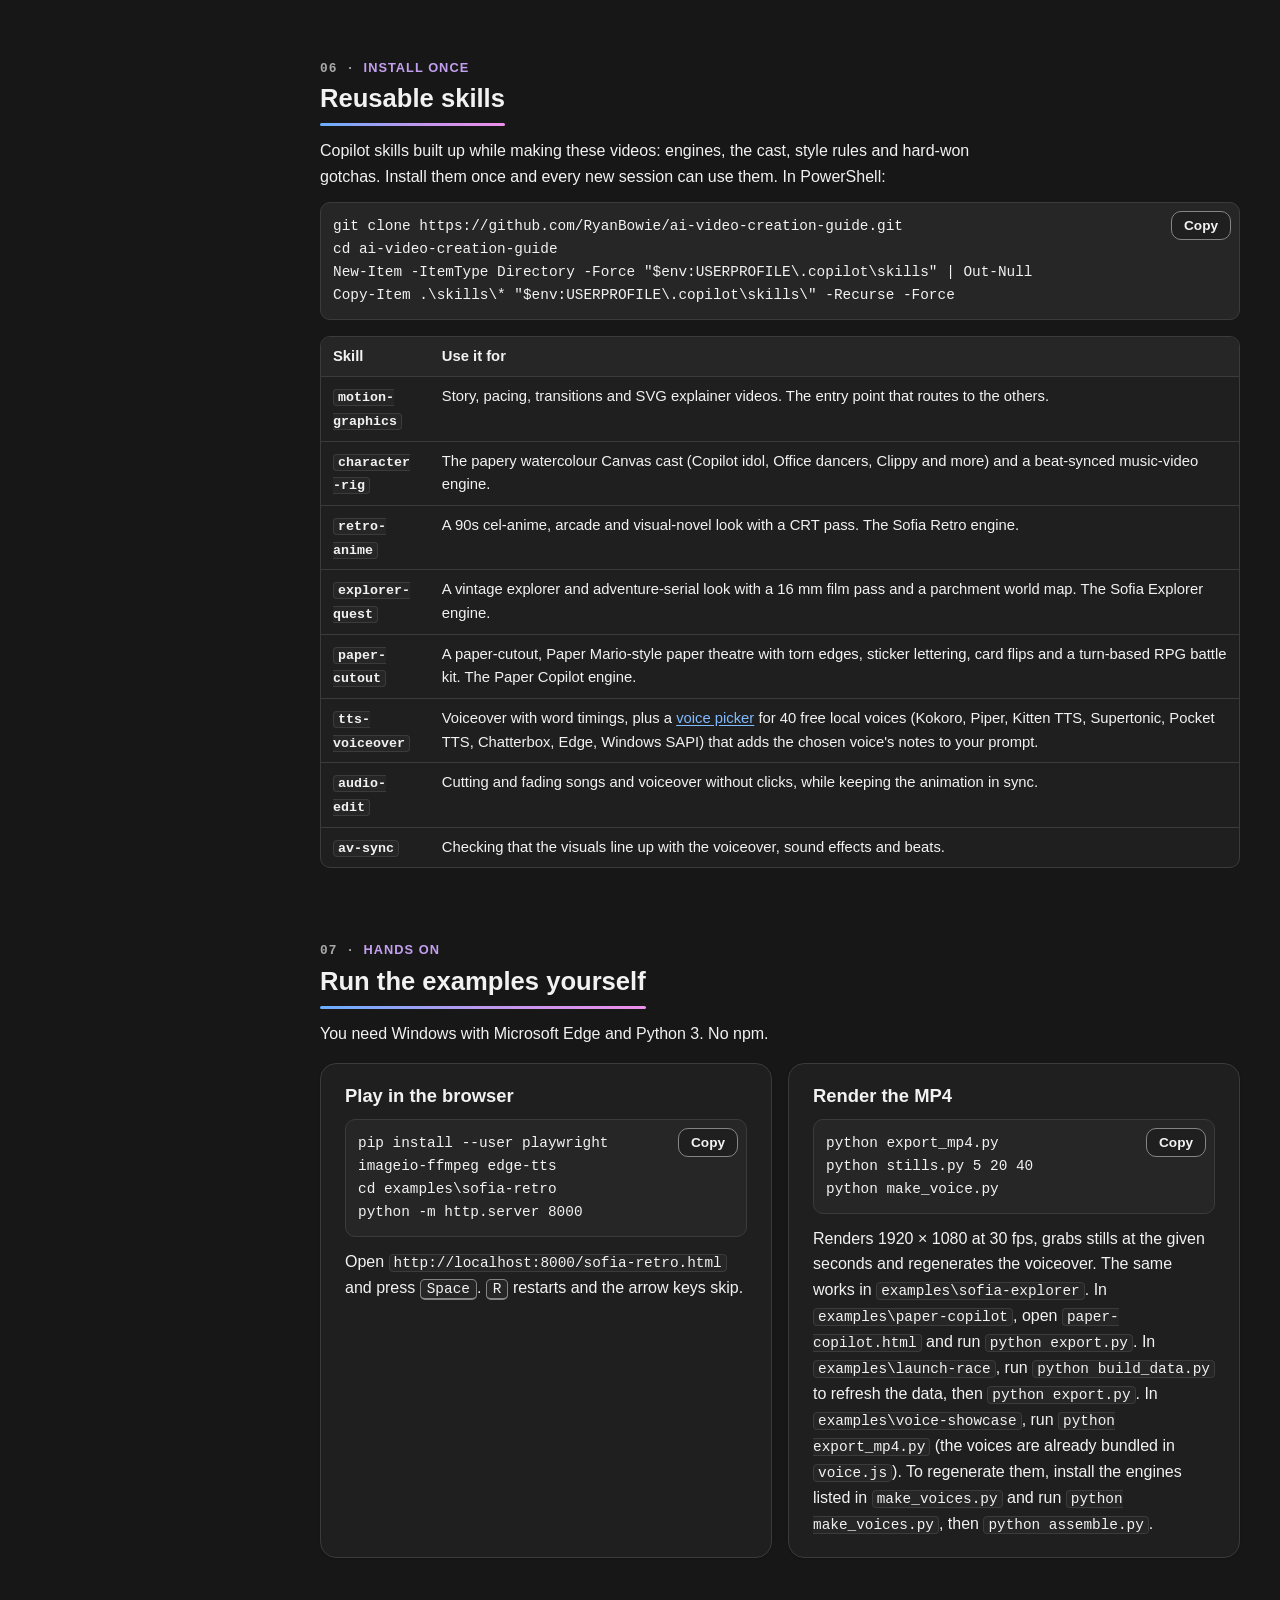
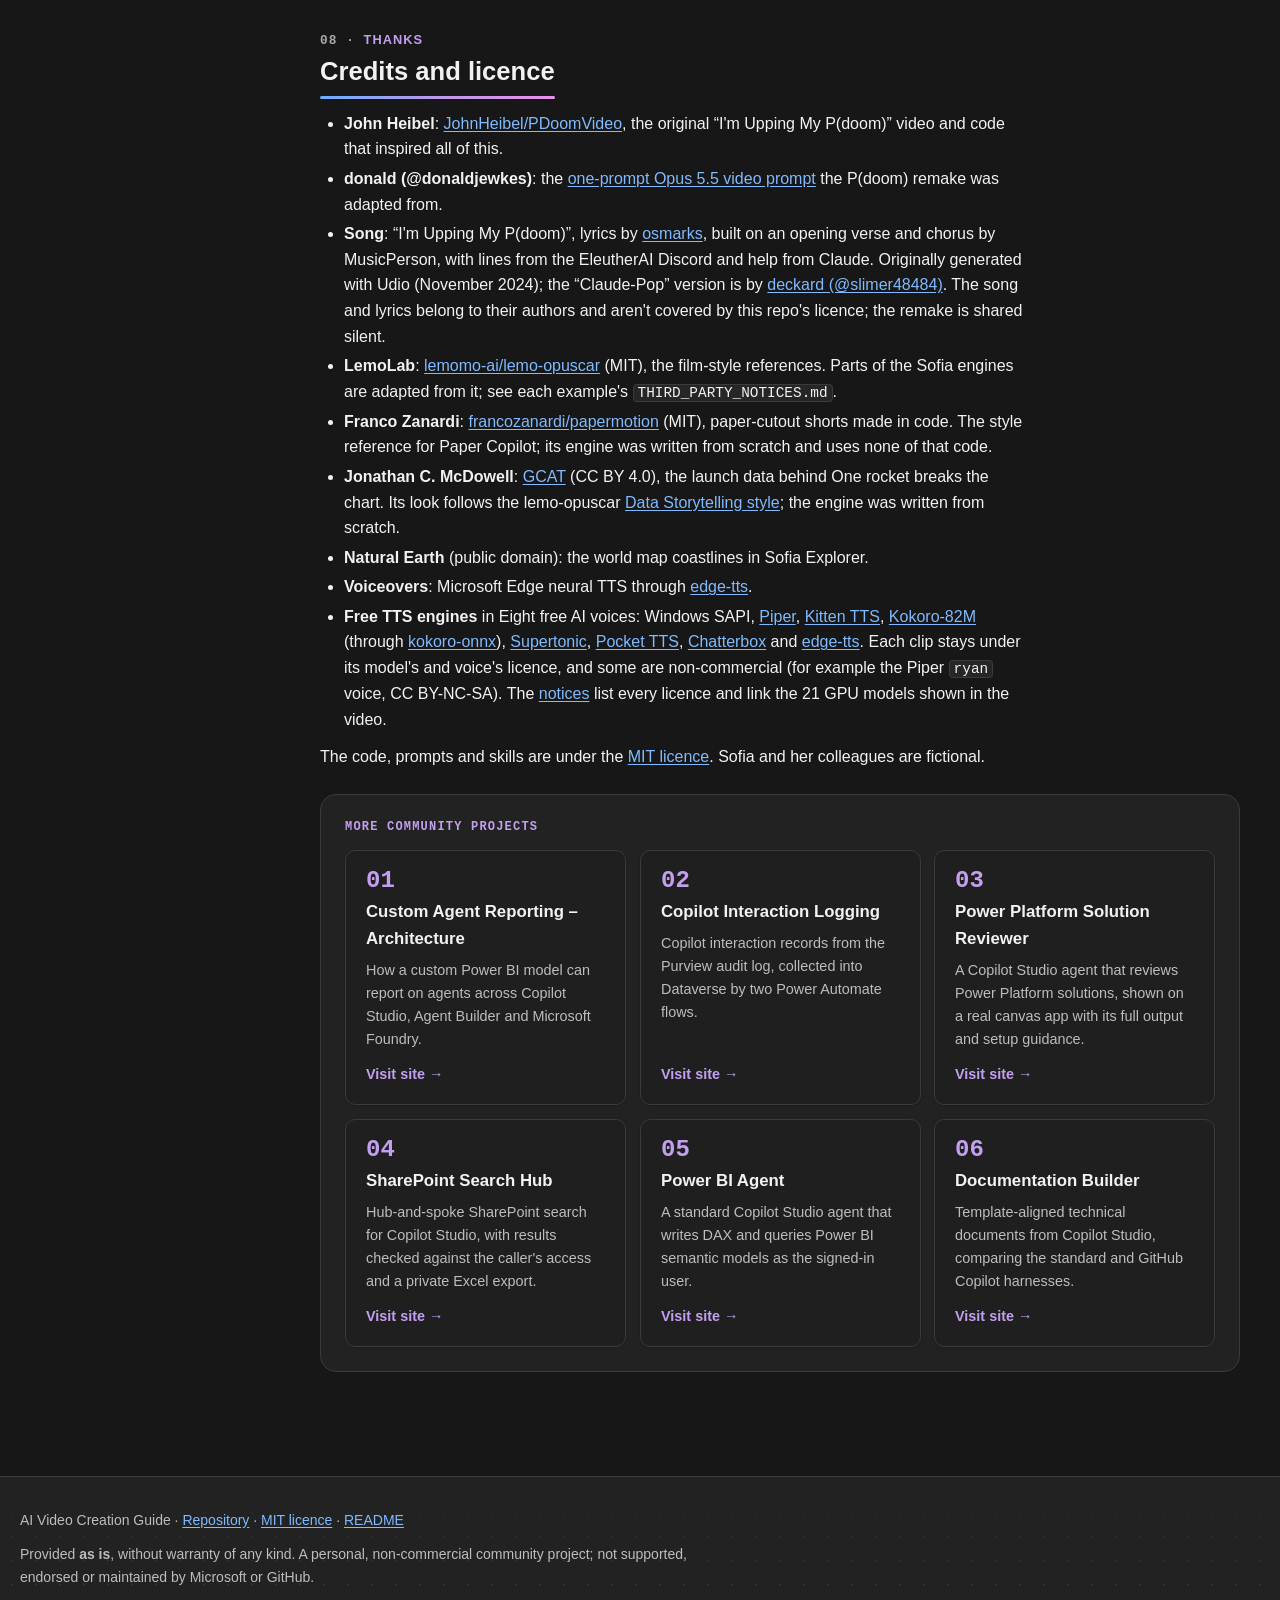
==== commit 79c3475e: "Disable glyph trail over dot-field hero and footer Co-authored-by: Copilot App <223556219+Copilot@us" ====
--- a/docs/index.html
+++ b/docs/index.html
@@ -1184,7 +1184,7 @@
 })();
 </script>
 <!-- design-layer-js:end -->
-<script src="fx-guide.js?v=3" defer></script>
+<script src="fx-guide.js?v=4" defer></script>
 <script>
 document.addEventListener("play", (e) => {
   document.querySelectorAll("video").forEach((v) => { if (v !== e.target) v.pause(); });
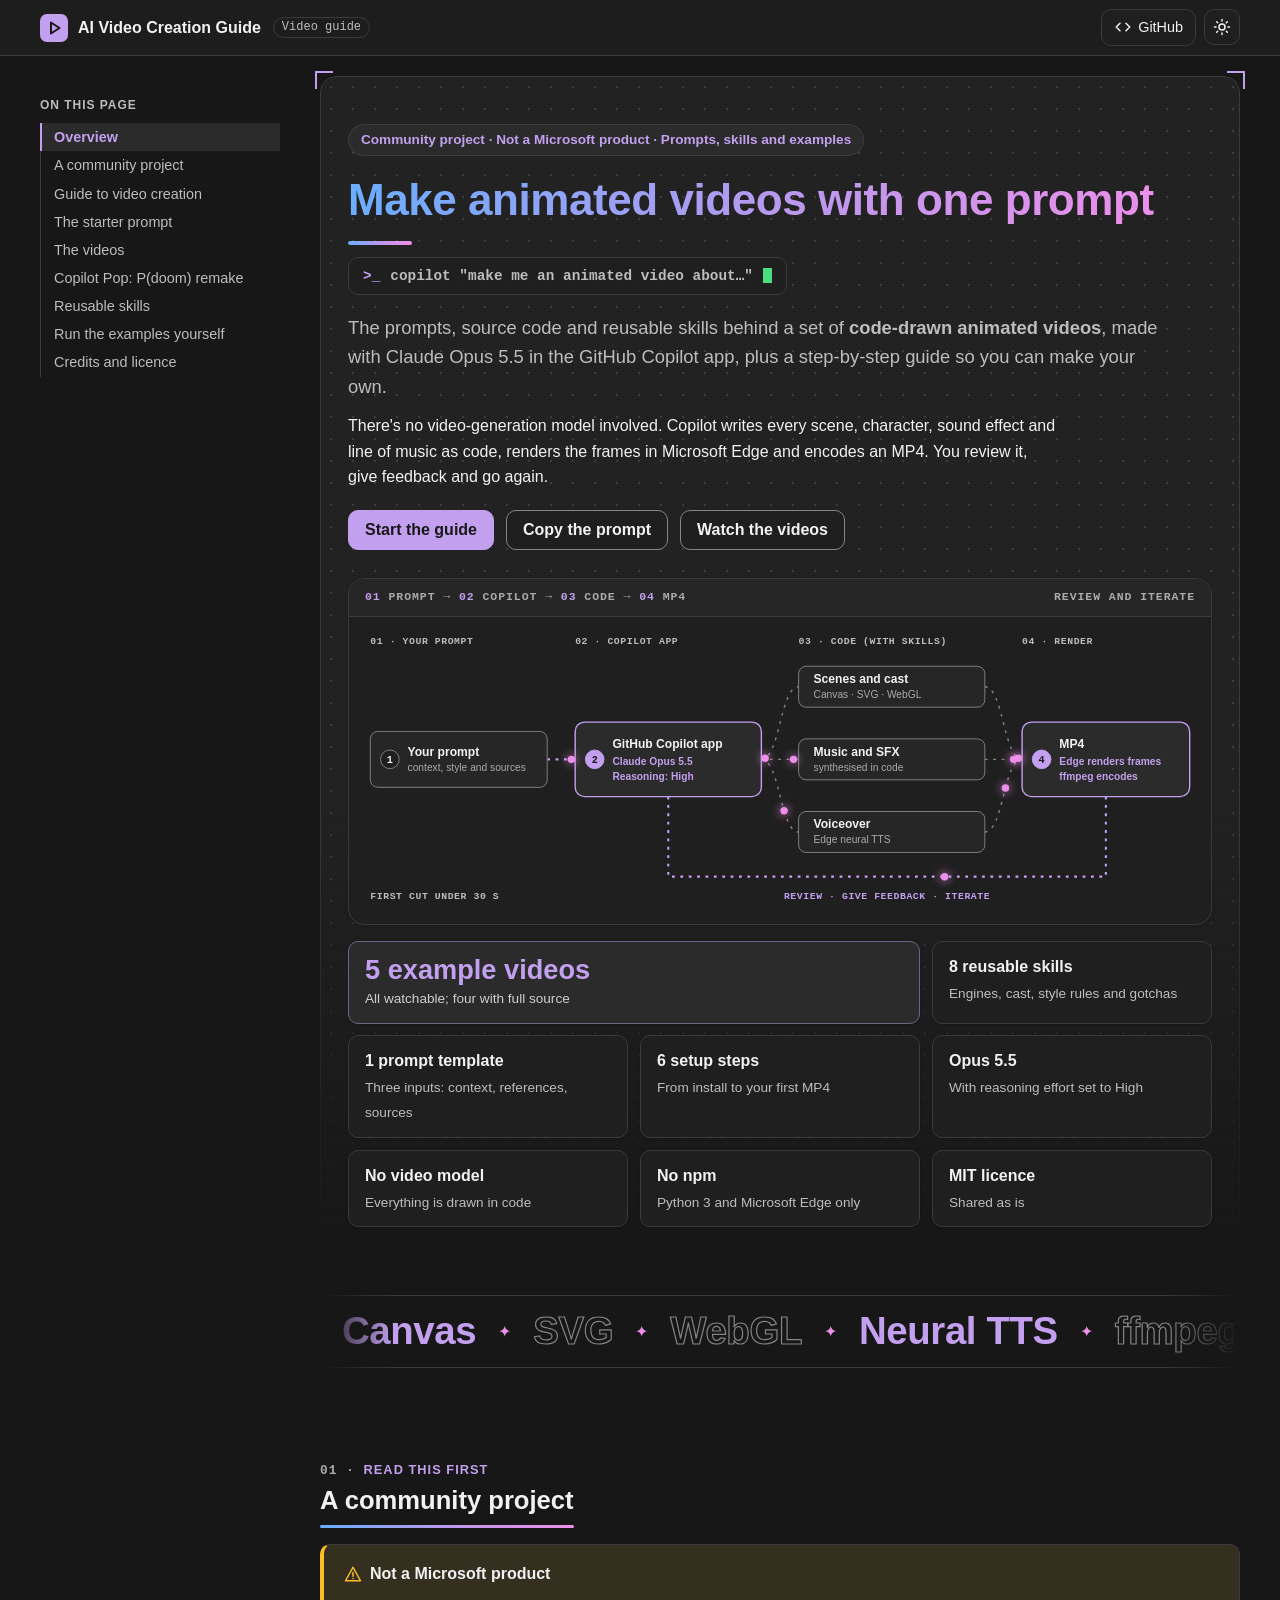
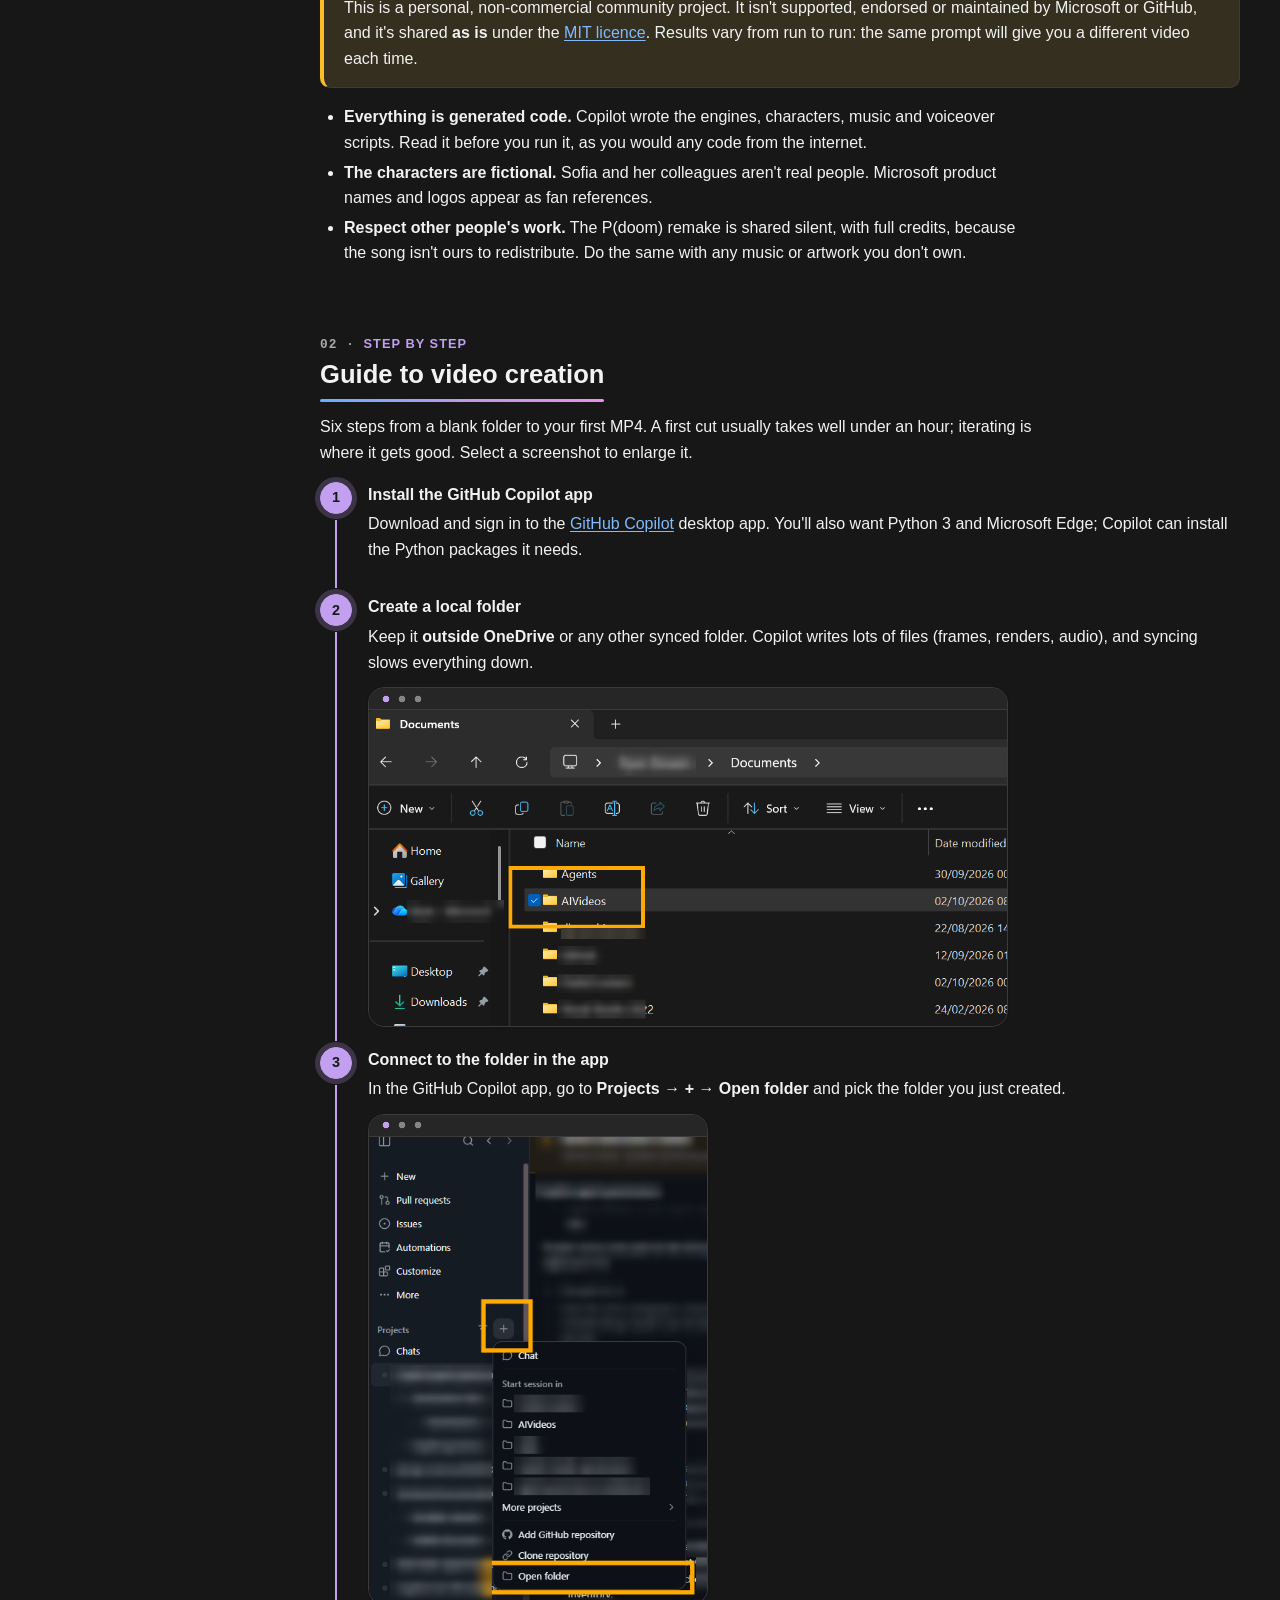
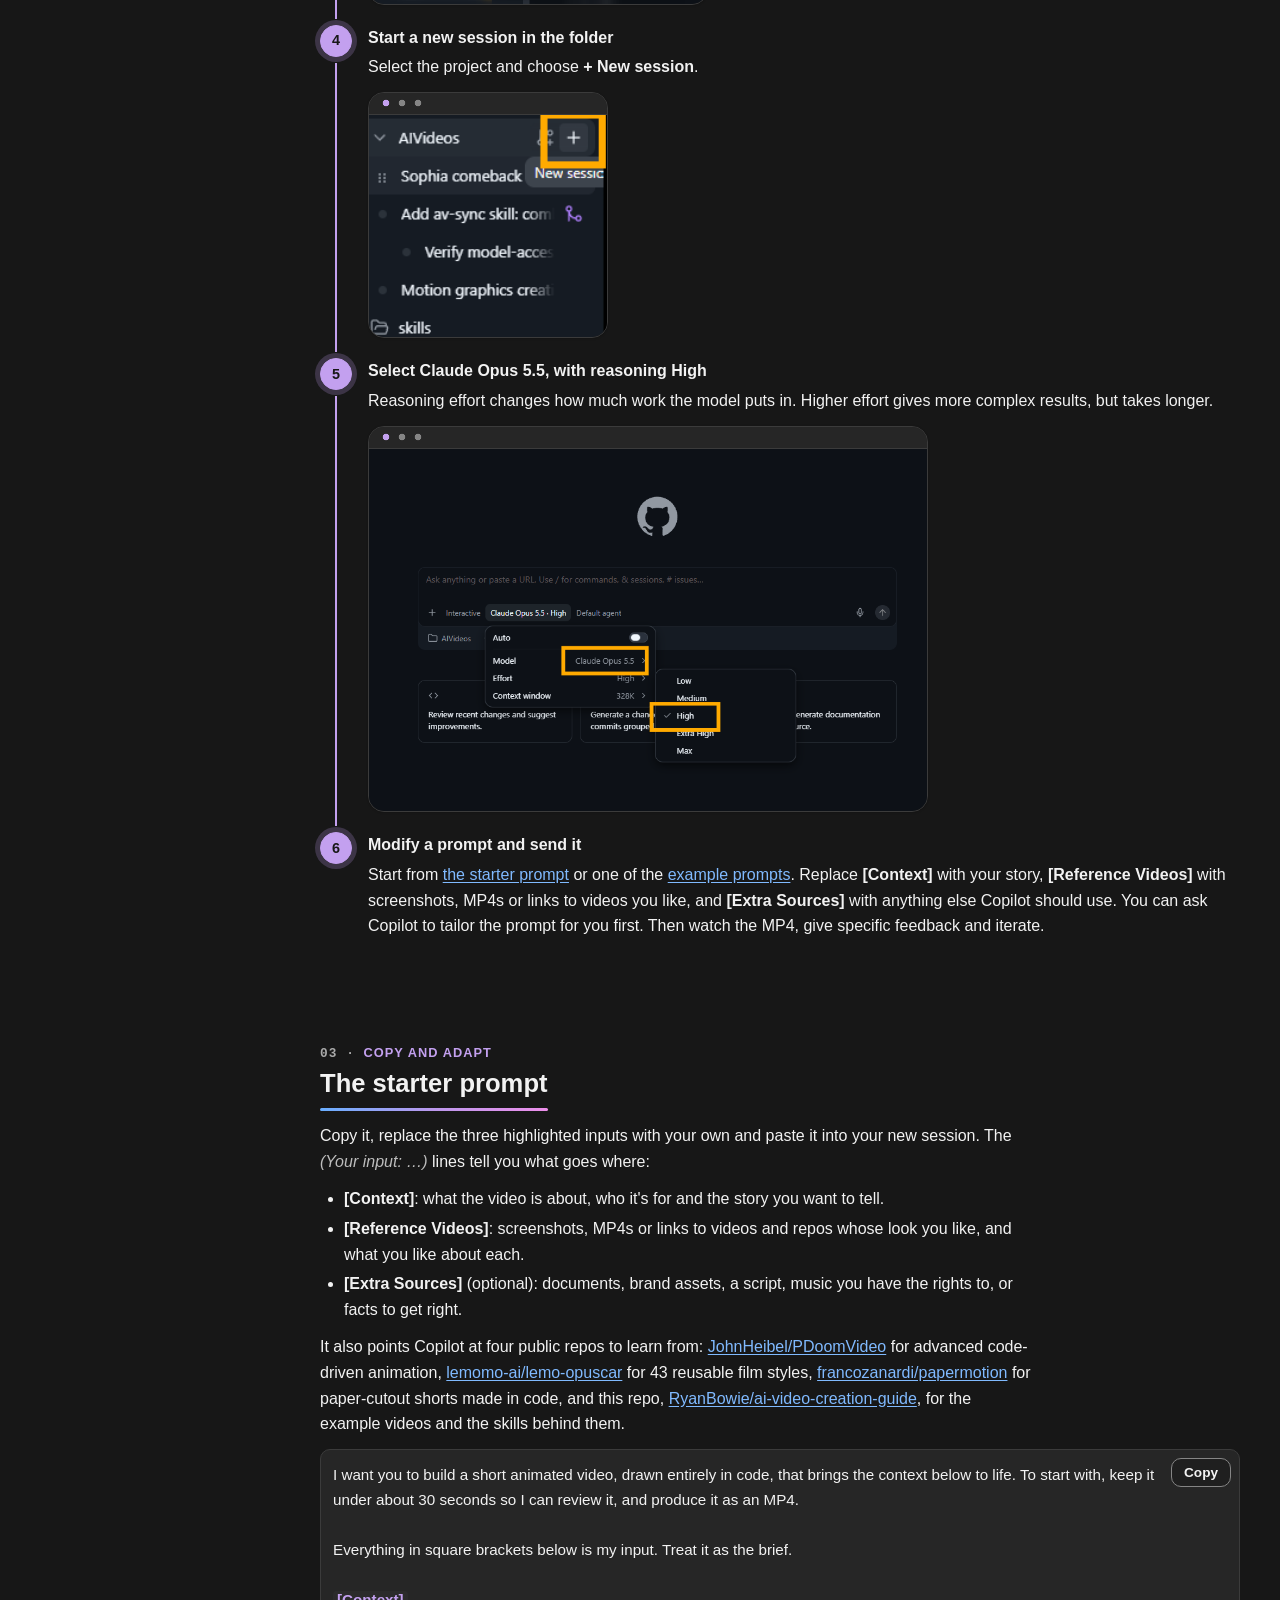
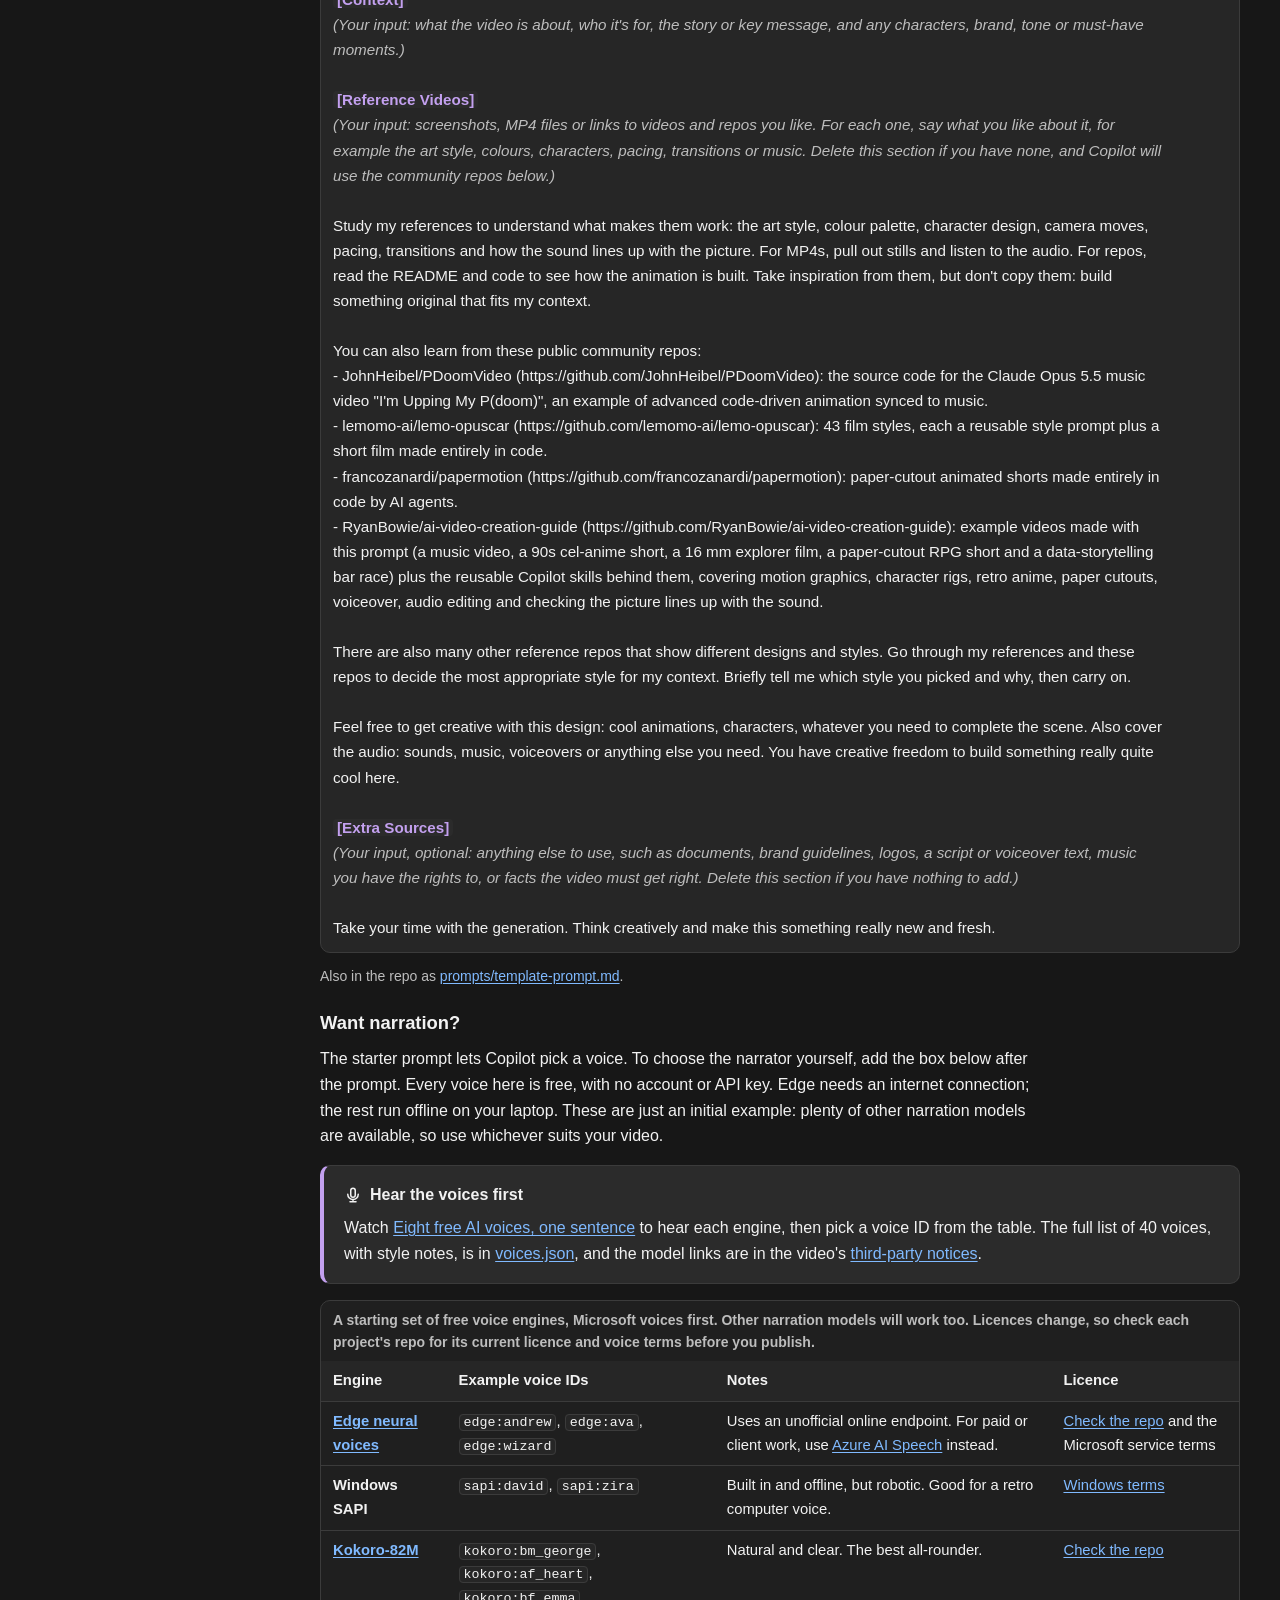
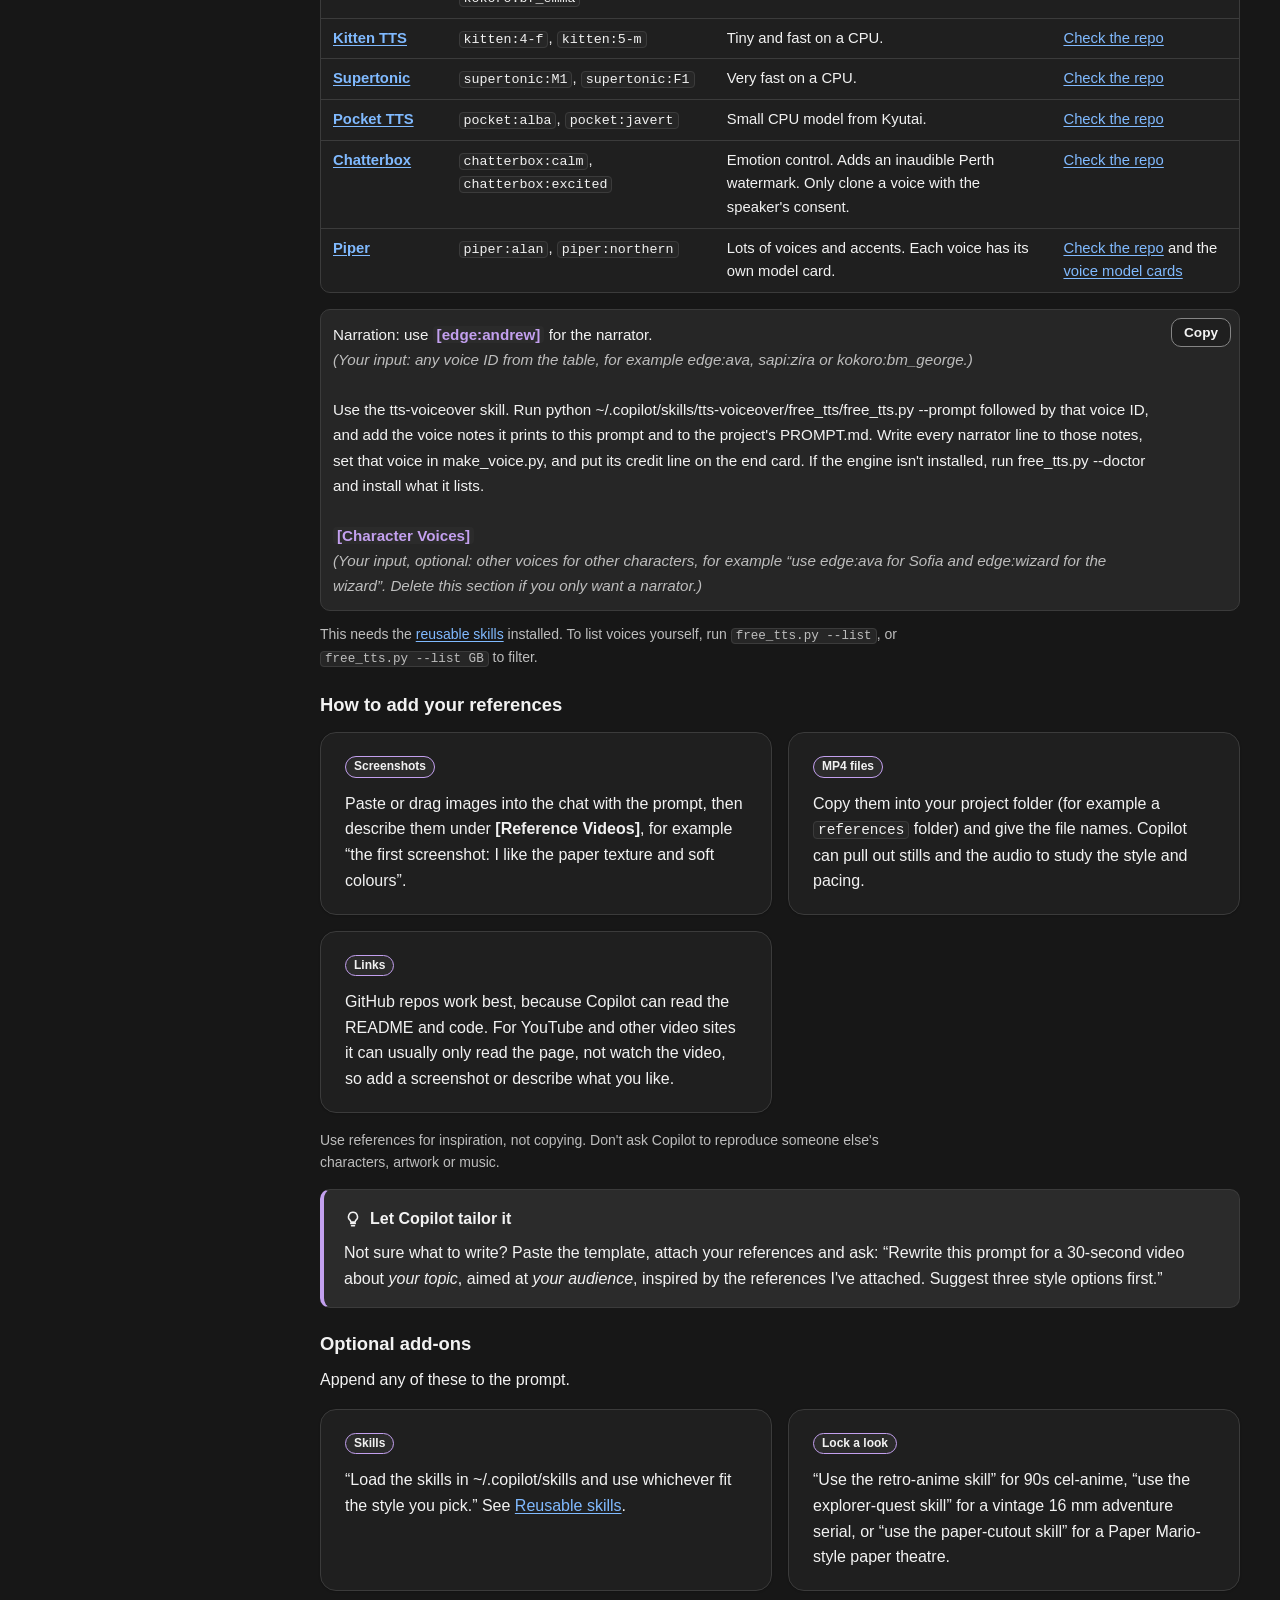
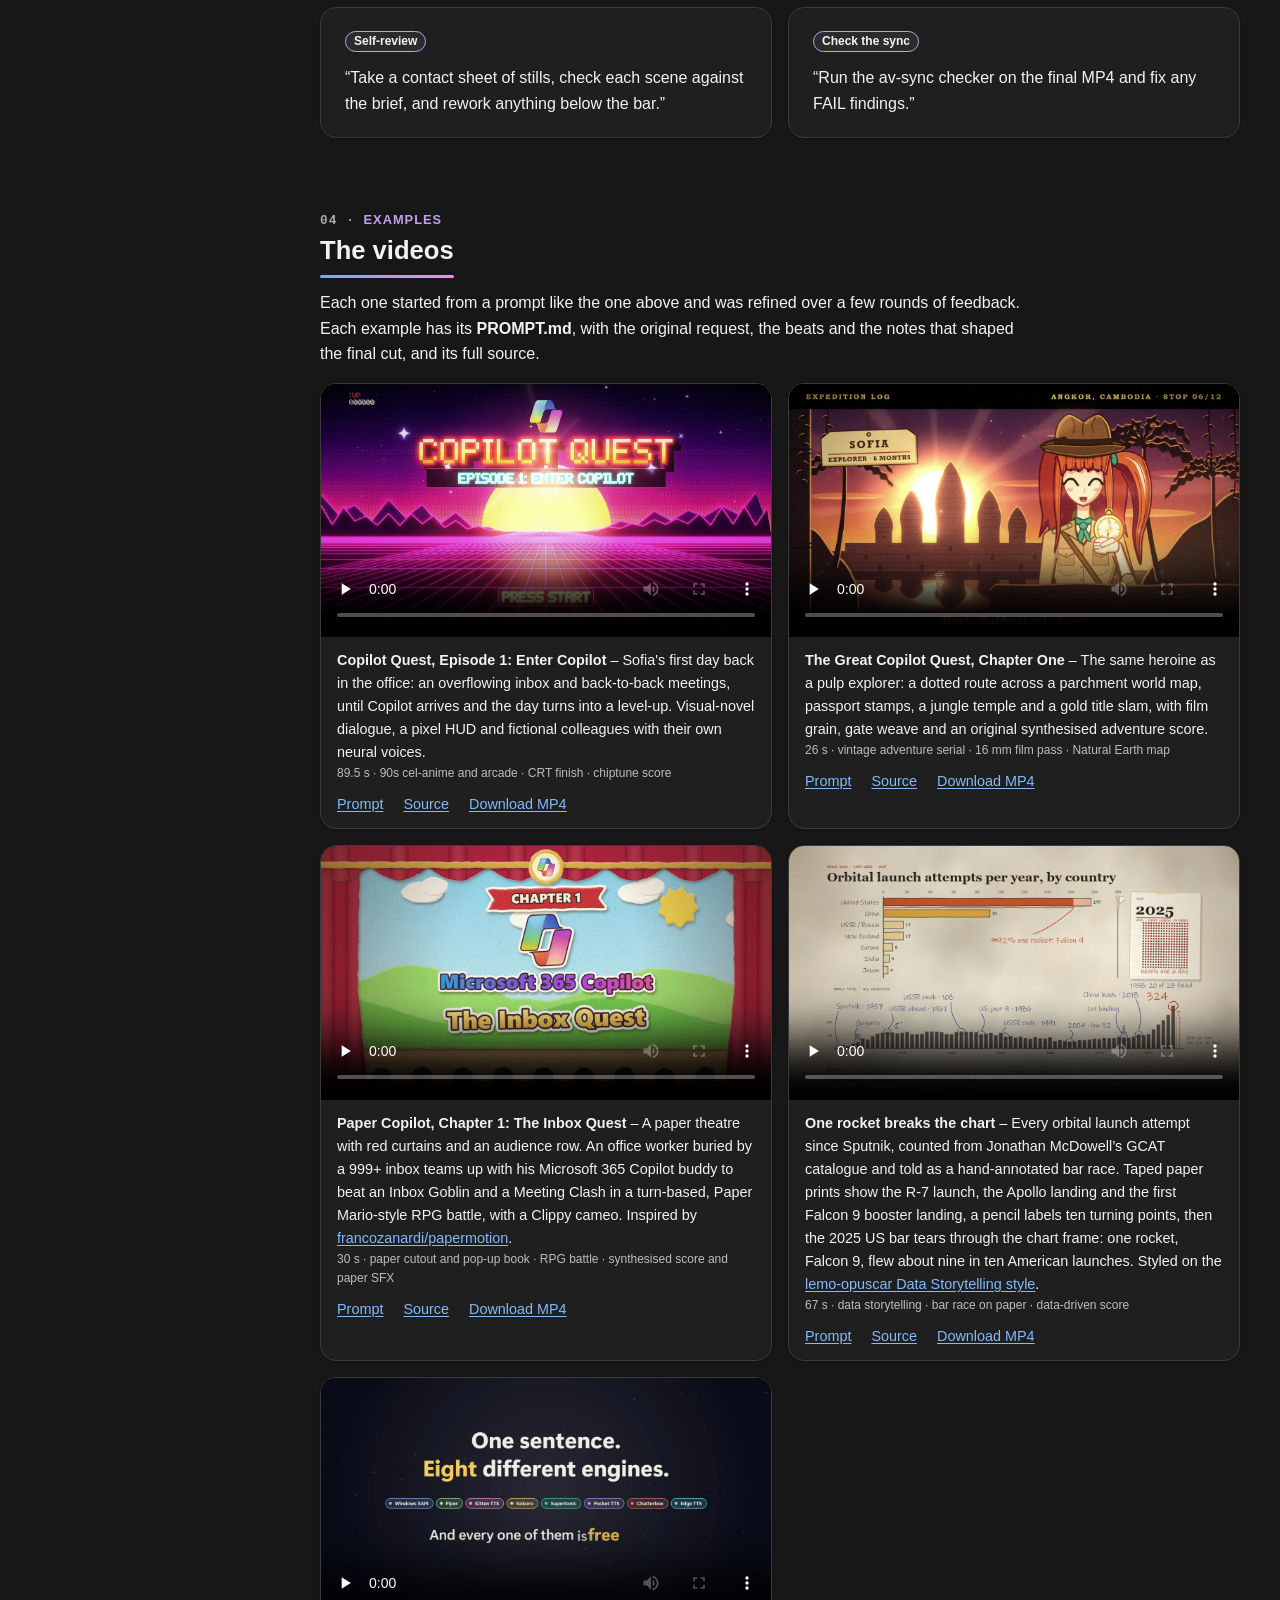
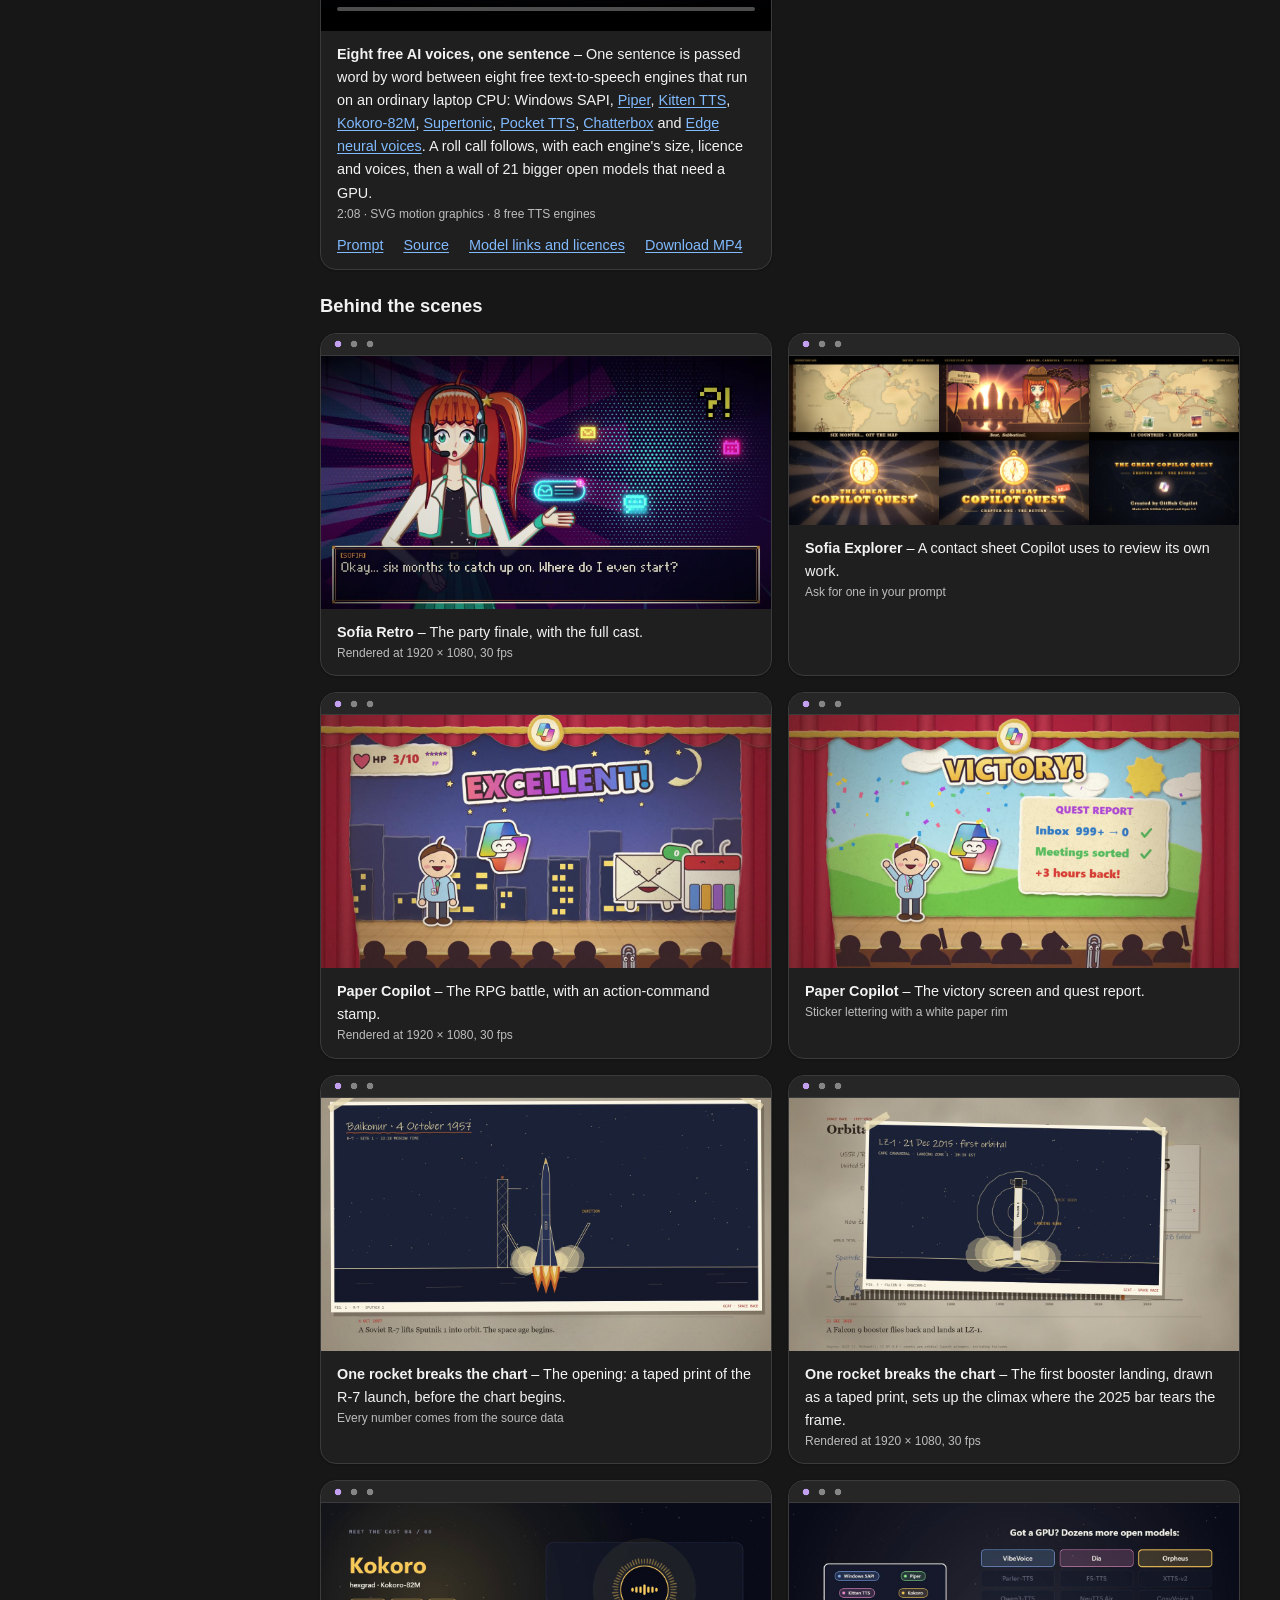
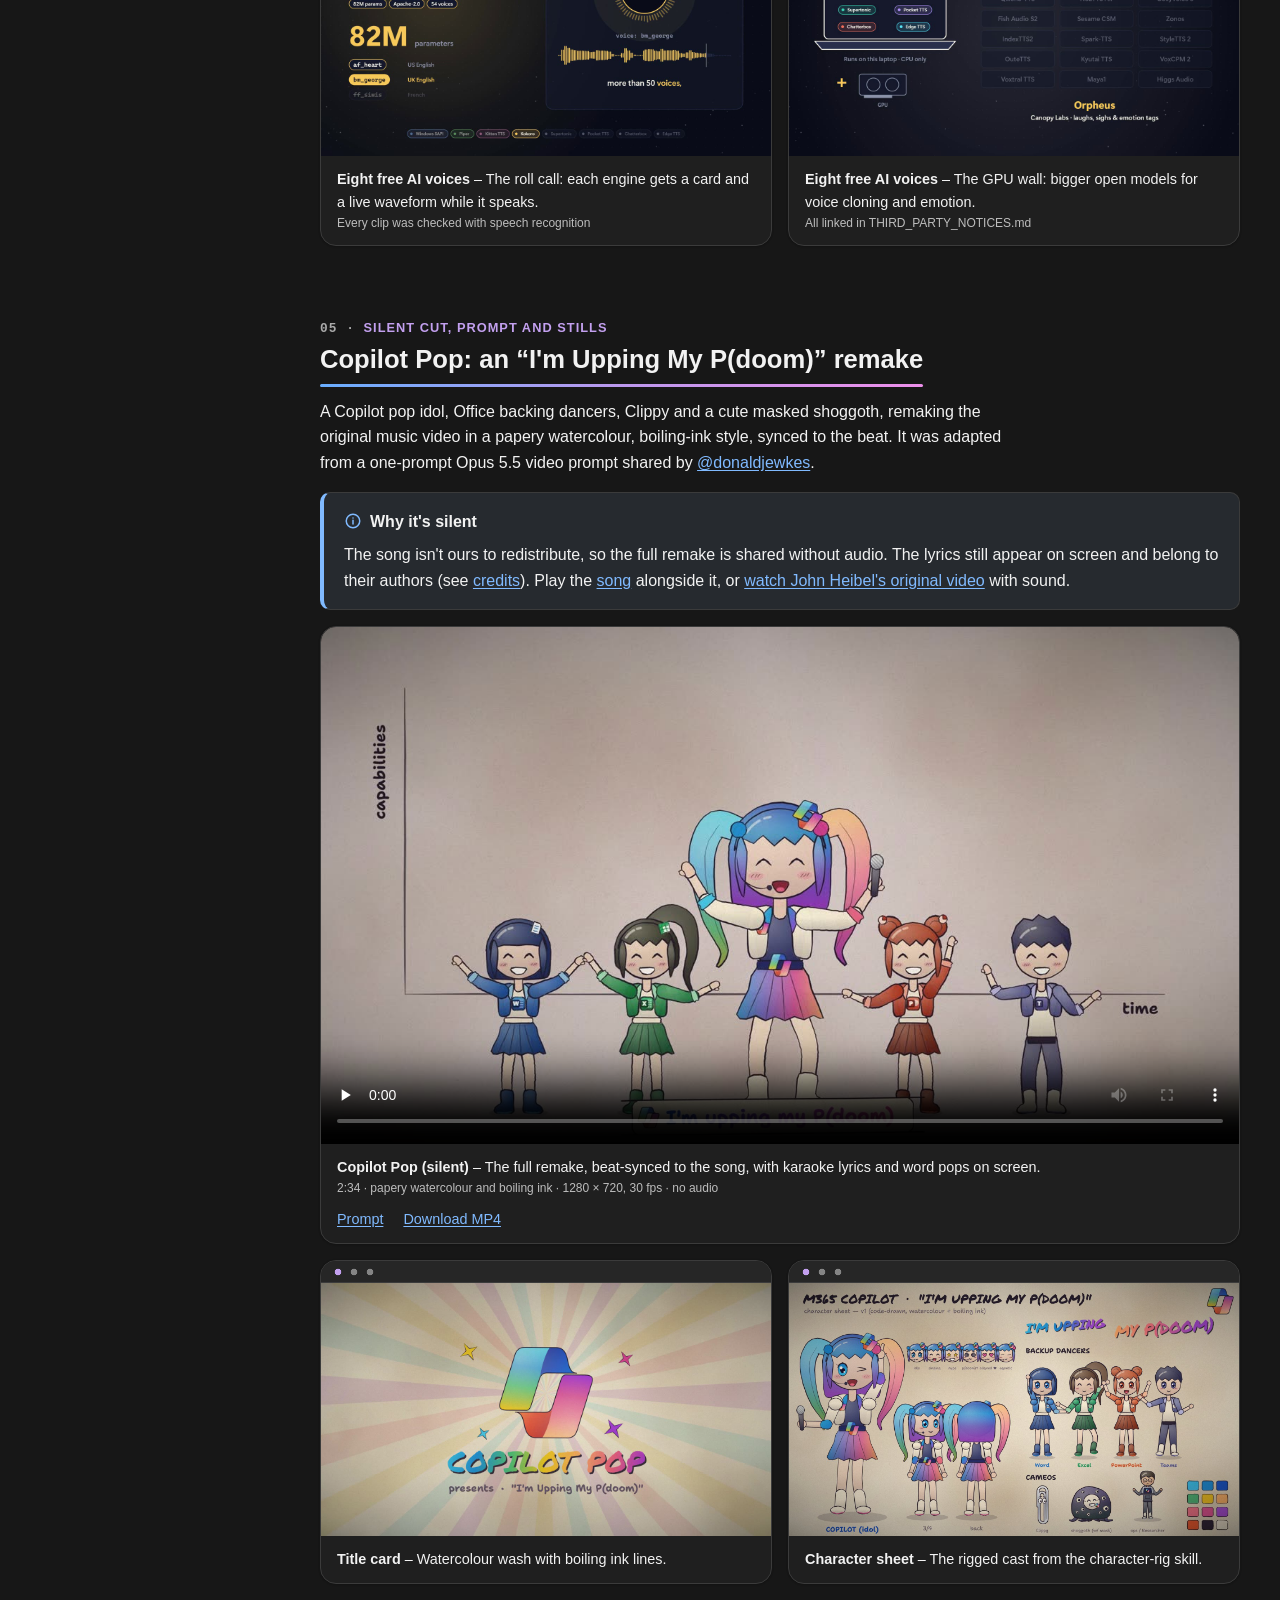
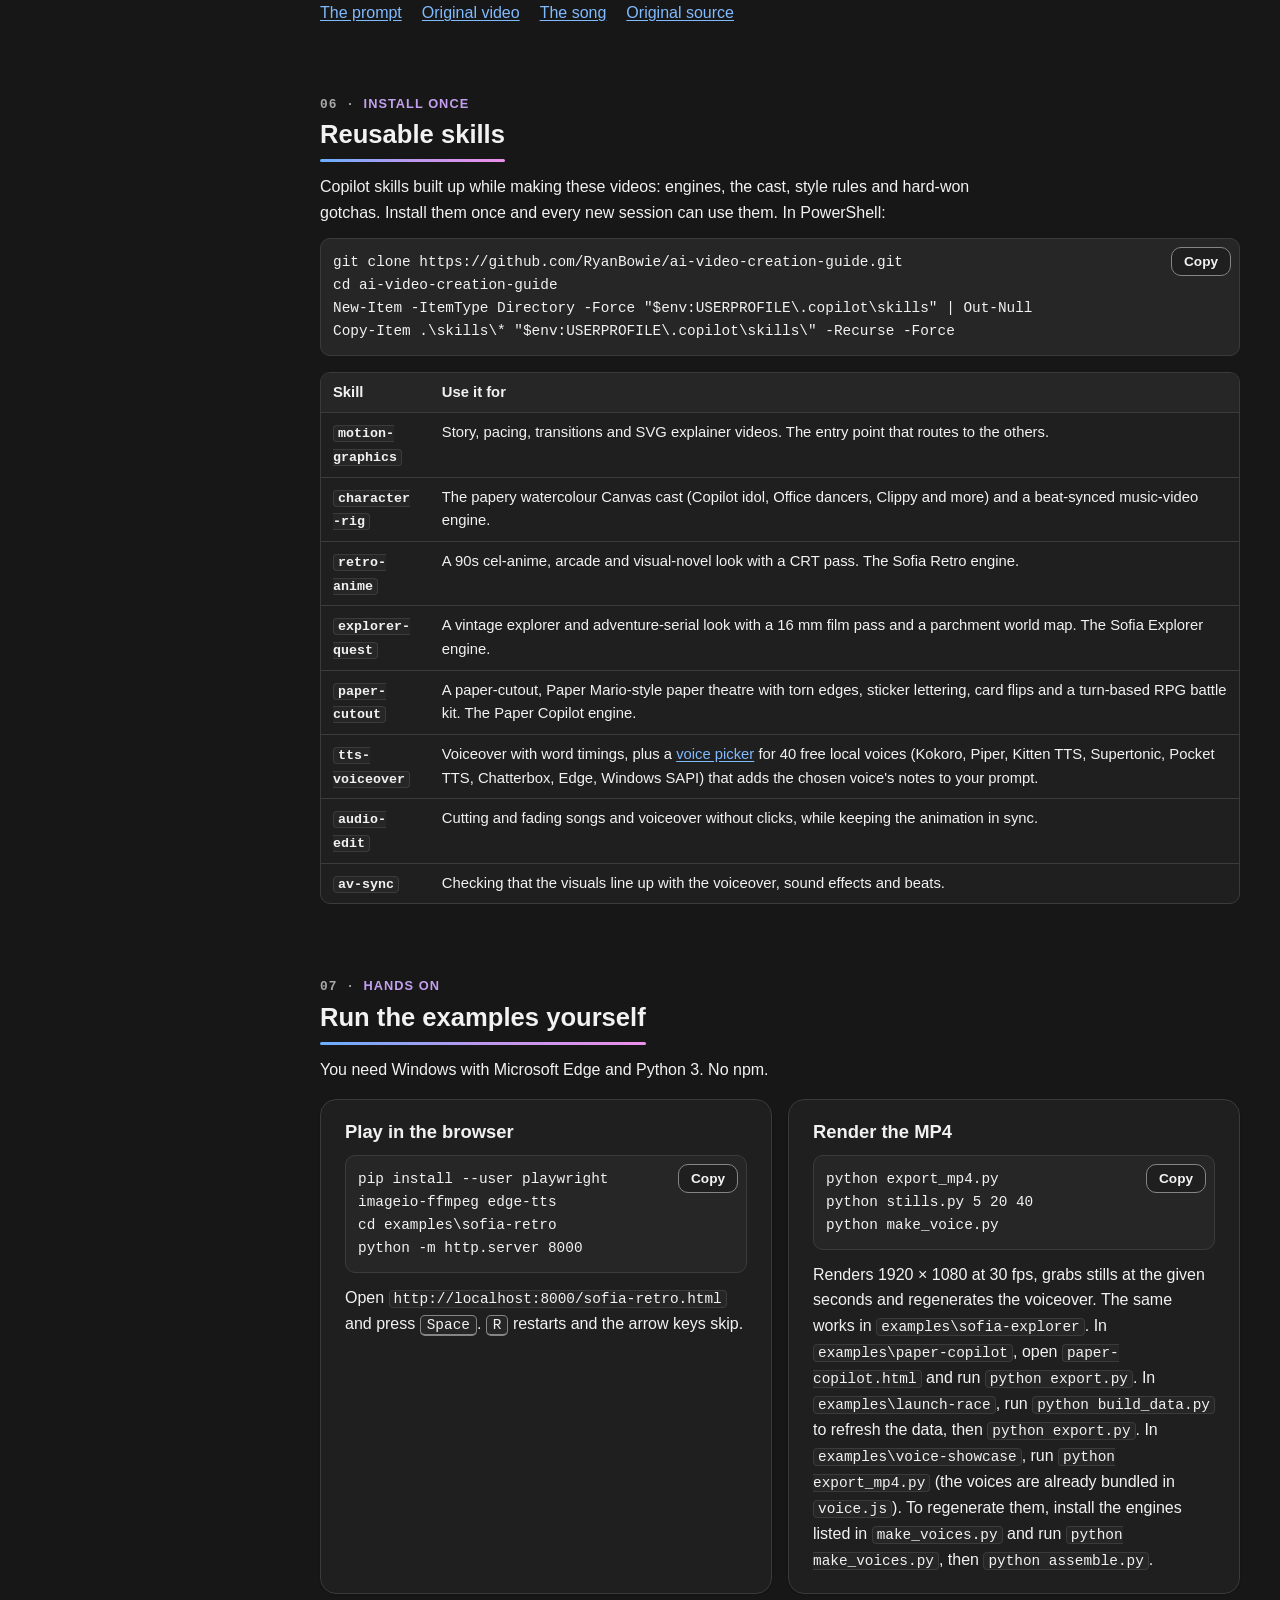
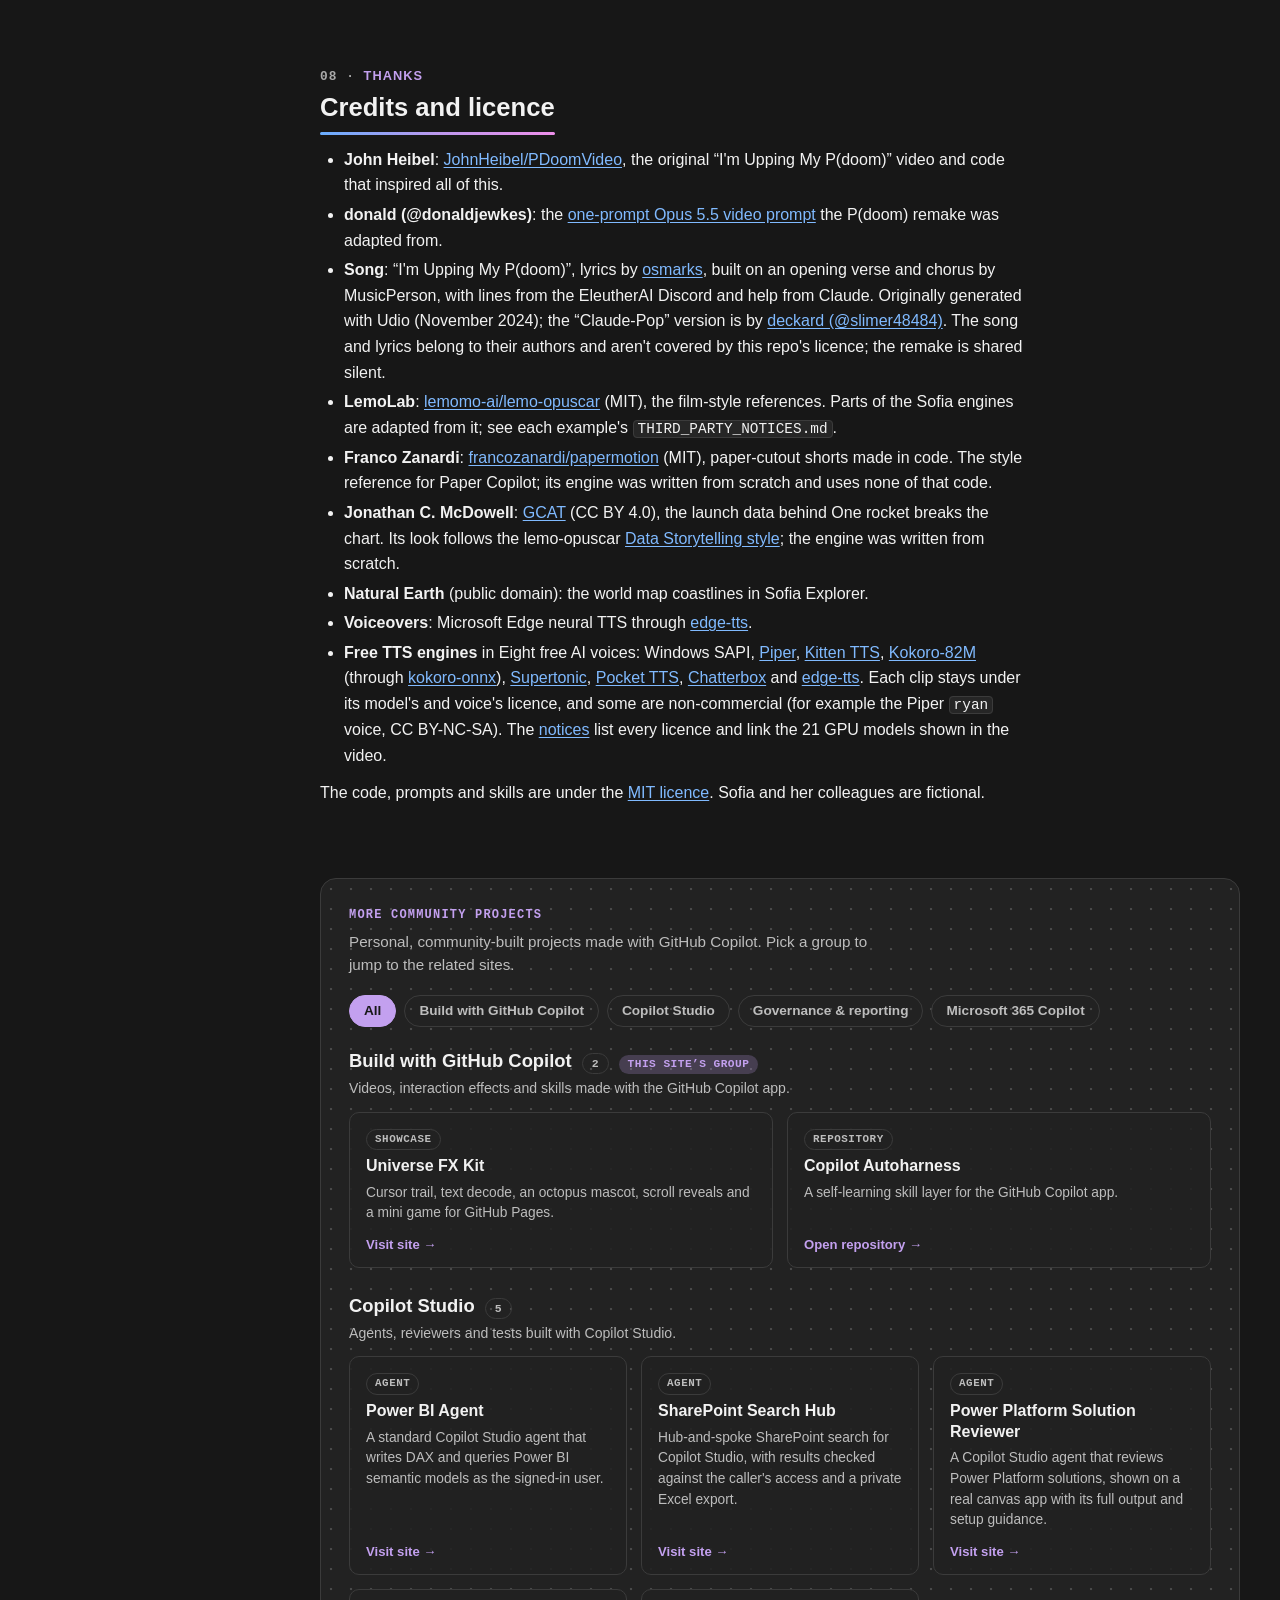
==== commit a87eae96: "Add grouped community projects hub and shared interaction layer Co-authored-by: Copilot App <2235562" ====
--- a/docs/index.html
+++ b/docs/index.html
@@ -483,6 +483,7 @@
 kbd { padding: 1px 6px; border: 1px solid var(--cp-border-strong); border-bottom-width: 2px; border-radius: 5px; background: var(--cp-surface-soft); }
 </style>
 <link rel="stylesheet" href="fx-guide.css?v=1">
+<link rel="stylesheet" href="fx-site.css?v=1">
 </head>
 <body>
 <a class="skip-link" href="#main">Skip to content</a>
@@ -903,19 +904,47 @@
       </ul>
       <p>The code, prompts and skills are under the <a href="https://github.com/RyanBowie/ai-video-creation-guide/blob/main/LICENSE">MIT licence</a>. Sofia and her colleagues are fictional.</p>
     </section>
-    <!-- dl-others:start -->
-    <aside class="dl-others" aria-label="More community projects">
-      <p class="dl-others-k">More community projects</p>
-      <ol>
-        <li><a class="dl-card" href="https://ryanbowie.github.io/custom-agent-reporting-architecture/"><span class="dl-no" aria-hidden="true">01</span><strong>Custom Agent Reporting – Architecture</strong><span class="dl-desc">How a custom Power BI model can report on agents across Copilot Studio, Agent Builder and Microsoft Foundry.</span><span class="dl-go">Visit site &rarr;</span></a></li>
-        <li><a class="dl-card" href="https://ryanbowie.github.io/copilot-interaction-logging/"><span class="dl-no" aria-hidden="true">02</span><strong>Copilot Interaction Logging</strong><span class="dl-desc">Copilot interaction records from the Purview audit log, collected into Dataverse by two Power Automate flows.</span><span class="dl-go">Visit site &rarr;</span></a></li>
-        <li><a class="dl-card" href="https://ryanbowie.github.io/copilot-studio-powerplatform-solution-reviewer-site/"><span class="dl-no" aria-hidden="true">03</span><strong>Power Platform Solution Reviewer</strong><span class="dl-desc">A Copilot Studio agent that reviews Power Platform solutions, shown on a real canvas app with its full output and setup guidance.</span><span class="dl-go">Visit site &rarr;</span></a></li>
-        <li><a class="dl-card" href="https://ryanbowie.github.io/copilot-studio-sharepoint-search-hub/"><span class="dl-no" aria-hidden="true">04</span><strong>SharePoint Search Hub</strong><span class="dl-desc">Hub-and-spoke SharePoint search for Copilot Studio, with results checked against the caller's access and a private Excel export.</span><span class="dl-go">Visit site &rarr;</span></a></li>
-        <li><a class="dl-card" href="https://ryanbowie.github.io/copilot-studio-powerbi-agent/"><span class="dl-no" aria-hidden="true">05</span><strong>Power BI Agent</strong><span class="dl-desc">A standard Copilot Studio agent that writes DAX and queries Power BI semantic models as the signed-in user.</span><span class="dl-go">Visit site &rarr;</span></a></li>
-        <li><a class="dl-card" href="https://ryanbowie.github.io/copilot-studio-documentation-builder/"><span class="dl-no" aria-hidden="true">06</span><strong>Documentation Builder</strong><span class="dl-desc">Template-aligned technical documents from Copilot Studio, comparing the standard and GitHub Copilot harnesses.</span><span class="dl-go">Visit site &rarr;</span></a></li>
-      </ol>
-    </aside>
-    <!-- dl-others:end -->
+<!-- community:start -->
+<aside class="cm-hub" id="more-community-projects" aria-label="More community projects" data-fx-community>
+  <p class="cm-k">More community projects</p>
+  <p class="cm-lede">Personal, community-built projects made with GitHub Copilot. Pick a group to jump to the related sites.</p>
+  <div class="cm-group" role="group" data-group="build" data-label="Build with GitHub Copilot" aria-label="Build with GitHub Copilot">
+    <p class="cm-gh">Build with GitHub Copilot <span class="cm-count">2</span> <span class="cm-here">This site&rsquo;s group</span></p>
+    <p class="cm-blurb">Videos, interaction effects and skills made with the GitHub Copilot app.</p>
+    <ul class="cm-grid">
+      <li><a class="cm-card" href="https://ryanbowie.github.io/universe-fx-kit/"><span class="cm-tag">Showcase</span><strong>Universe FX Kit</strong><span class="cm-desc">Cursor trail, text decode, an octopus mascot, scroll reveals and a mini game for GitHub Pages.</span><span class="cm-go">Visit site &rarr;</span></a></li>
+      <li><a class="cm-card" href="https://github.com/RyanBowie/copilot-autoharness"><span class="cm-tag">Repository</span><strong>Copilot Autoharness</strong><span class="cm-desc">A self-learning skill layer for the GitHub Copilot app.</span><span class="cm-go">Open repository &rarr;</span></a></li>
+    </ul>
+  </div>
+  <div class="cm-group" role="group" data-group="copilot-studio" data-label="Copilot Studio" aria-label="Copilot Studio">
+    <p class="cm-gh">Copilot Studio <span class="cm-count">5</span></p>
+    <p class="cm-blurb">Agents, reviewers and tests built with Copilot Studio.</p>
+    <ul class="cm-grid">
+      <li><a class="cm-card" href="https://ryanbowie.github.io/copilot-studio-powerbi-agent/"><span class="cm-tag">Agent</span><strong>Power BI Agent</strong><span class="cm-desc">A standard Copilot Studio agent that writes DAX and queries Power BI semantic models as the signed-in user.</span><span class="cm-go">Visit site &rarr;</span></a></li>
+      <li><a class="cm-card" href="https://ryanbowie.github.io/copilot-studio-sharepoint-search-hub/"><span class="cm-tag">Agent</span><strong>SharePoint Search Hub</strong><span class="cm-desc">Hub-and-spoke SharePoint search for Copilot Studio, with results checked against the caller&#x27;s access and a private Excel export.</span><span class="cm-go">Visit site &rarr;</span></a></li>
+      <li><a class="cm-card" href="https://ryanbowie.github.io/copilot-studio-powerplatform-solution-reviewer-site/"><span class="cm-tag">Agent</span><strong>Power Platform Solution Reviewer</strong><span class="cm-desc">A Copilot Studio agent that reviews Power Platform solutions, shown on a real canvas app with its full output and setup guidance.</span><span class="cm-go">Visit site &rarr;</span></a></li>
+      <li><a class="cm-card" href="https://ryanbowie.github.io/copilot-studio-documentation-builder/"><span class="cm-tag">Agent</span><strong>Documentation Builder</strong><span class="cm-desc">Template-aligned technical documents from Copilot Studio, comparing the standard and GitHub Copilot harnesses.</span><span class="cm-go">Visit site &rarr;</span></a></li>
+      <li><a class="cm-card" href="https://ryanbowie.github.io/copilot-studio-load-test/"><span class="cm-tag">Test results</span><strong>Copilot Studio Load Test</strong><span class="cm-desc">90,384 real messages against a Copilot Studio agent in Microsoft 365 Copilot: where the limits are and why throttles arrive as HTTP 200.</span><span class="cm-go">Visit site &rarr;</span></a></li>
+    </ul>
+  </div>
+  <div class="cm-group" role="group" data-group="governance" data-label="Governance &amp; reporting" aria-label="Governance &amp; reporting">
+    <p class="cm-gh">Governance &amp; reporting <span class="cm-count">2</span></p>
+    <p class="cm-blurb">Seeing what agents and Copilot are doing across a tenant.</p>
+    <ul class="cm-grid">
+      <li><a class="cm-card" href="https://ryanbowie.github.io/custom-agent-reporting-architecture/"><span class="cm-tag">Architecture</span><strong>Custom Agent Reporting</strong><span class="cm-desc">How a custom Power BI model can report on agents across Copilot Studio, Agent Builder, SharePoint agents and Microsoft Foundry.</span><span class="cm-go">Visit site &rarr;</span></a></li>
+      <li><a class="cm-card" href="https://ryanbowie.github.io/copilot-interaction-logging/"><span class="cm-tag">Build guide</span><strong>Copilot Interaction Logging</strong><span class="cm-desc">Copilot interaction records from the Purview audit log, collected into Dataverse by two Power Automate flows.</span><span class="cm-go">Visit site &rarr;</span></a></li>
+    </ul>
+  </div>
+  <div class="cm-group" role="group" data-group="m365" data-label="Microsoft 365 Copilot" aria-label="Microsoft 365 Copilot">
+    <p class="cm-gh">Microsoft 365 Copilot <span class="cm-count">2</span></p>
+    <p class="cm-blurb">Copilot Cowork and migration to Microsoft Teams.</p>
+    <ul class="cm-grid">
+      <li><a class="cm-card" href="https://ryanbowie.github.io/copilot-cowork-app-benchmark/"><span class="cm-tag">Benchmark</span><strong>Copilot Cowork App Benchmark</strong><span class="cm-desc">Evidence-led costs, time and capabilities for Copilot Cowork managed apps, with model and effort comparisons.</span><span class="cm-go">Visit site &rarr;</span></a></li>
+      <li><a class="cm-card" href="https://ryanbowie.github.io/slack-to-teams-migration-kit/"><span class="cm-tag">Showcase</span><strong>Slack to Teams Migration</strong><span class="cm-desc">Slack-to-Teams migration demonstrations with GitHub Copilot: screenshots, workflow, measured costs and limitations.</span><span class="cm-go">Visit site &rarr;</span></a></li>
+    </ul>
+  </div>
+</aside>
+<!-- community:end -->
   </main>
 </div>
 
@@ -1190,5 +1219,9 @@
   document.querySelectorAll("video").forEach((v) => { if (v !== e.target) v.pause(); });
 }, true);
 </script>
+<!-- fx-site:start -->
+<script>window.FX_SITE={"hubOnly": true};</script>
+<script src="fx-site.js?v=1" defer></script>
+<!-- fx-site:end -->
 </body>
 </html>
--- a/docs/fx-site.css
+++ b/docs/fx-site.css
@@ -0,0 +1,73 @@
+/* Shared styles for the community project sites: interaction layer + the grouped "More community projects" hub.
+   Original code. Colours come from the page's --cp-* variables, with fallbacks so it also works on pages without them. */
+
+/* ---------- Interaction layer ---------- */
+.fx-host { position: relative; isolation: isolate; }
+.fx-field { position: absolute; inset: 0; z-index: -1; width: 100%; height: 100%; pointer-events: none; border-radius: inherit; -webkit-mask-image: linear-gradient(to bottom, #000 55%, transparent); mask-image: linear-gradient(to bottom, #000 55%, transparent); }
+footer > .fx-field { -webkit-mask-image: linear-gradient(to top, #000 40%, transparent); mask-image: linear-gradient(to top, #000 40%, transparent); }
+html.fx-on .hero::before { background-image: none; }
+
+.fx-trail-block { position: fixed; left: 0; top: 0; width: 20px; height: 20px; z-index: 70; pointer-events: none; opacity: 0; transition: opacity .25s ease-out; font: 700 13px/20px var(--mono, ui-monospace, Consolas, monospace); text-align: center; color: #151515; }
+.fx-trail-block.fx-active { opacity: .95; transition: none; }
+
+.fx-dec { position: relative; display: inline-block; }
+.fx-dec .fx-ph { visibility: hidden; }
+.fx-dec .fx-live { position: absolute; inset: 0; white-space: pre; }
+
+.fx-rel { position: relative; }
+.fx-glow { position: absolute; inset: 0; border-radius: inherit; pointer-events: none; opacity: 0; transition: opacity .25s; background: radial-gradient(260px circle at var(--mx, 50%) var(--my, 50%), color-mix(in srgb, var(--cp-accent, #a78bfa) 22%, transparent), transparent 70%); }
+.fx-hot > .fx-glow { opacity: 1; }
+.fx-tilt { transition: transform .2s ease-out, border-color .2s; transform: perspective(700px) rotateX(var(--ry, 0deg)) rotateY(var(--rx, 0deg)); }
+.fx-tilt.fx-hot { transition: transform .06s linear, border-color .2s; }
+.fx-mag { transition: transform .15s ease-out, background .2s, border-color .2s; }
+
+.fx-marquee { position: relative; margin: 36px 0; padding: 14px 0; overflow: hidden; border-block: 1px solid var(--cp-border, #444); -webkit-mask-image: linear-gradient(90deg, transparent, #000 8%, #000 92%, transparent); mask-image: linear-gradient(90deg, transparent, #000 8%, #000 92%, transparent); }
+.fx-marquee-track { display: flex; width: max-content; animation: fx-marq 38s linear infinite; }
+.fx-marquee:hover .fx-marquee-track { animation-play-state: paused; }
+.fx-marquee span { padding: 0 22px; font: 800 clamp(1.4rem, 3.4vw, 2.4rem)/1.1 var(--font, system-ui, sans-serif); letter-spacing: -.01em; white-space: nowrap; color: transparent; -webkit-text-stroke: 1.2px var(--cp-border-strong, #777); }
+.fx-marquee span:nth-child(3n+1) { color: var(--cp-accent, #a78bfa); -webkit-text-stroke: 0; }
+.fx-marquee i { align-self: center; font-style: normal; color: var(--cp-chart-magenta, #e879f9); }
+@keyframes fx-marq { to { transform: translateX(-50%); } }
+
+.fx-progress { position: fixed; left: 0; top: 0; width: 100%; height: 3px; z-index: 80; transform-origin: left; transform: scaleX(0); pointer-events: none; background: linear-gradient(90deg, var(--cp-chart-blue, #69aeff), var(--cp-chart-purple, #a78bfa), var(--cp-chart-magenta, #e879f9)); }
+
+html.fx-reveal-on .fx-rev:not(.fx-in) { opacity: 0; transform: translateY(28px); }
+.fx-rev { transition: opacity .7s cubic-bezier(.2, .7, .2, 1), transform .7s cubic-bezier(.2, .7, .2, 1); }
+
+/* ---------- More community projects (grouped) ---------- */
+.cm-hub { --cm-accent: var(--cp-accent, #a78bfa); --cm-text: var(--cp-text, #e8e8ee); --cm-muted: var(--cp-text-muted, #a0a0b0); --cm-border: var(--cp-border, #3a3a4a); --cm-surface: var(--cp-bg-elevated, #181822);
+  margin: 72px 0 24px; padding: 28px; border: 1px solid var(--cm-border); border-radius: var(--radius-card, 14px); color: var(--cm-text); font-family: var(--font, system-ui, sans-serif);
+  background-color: var(--cm-surface); background-image: radial-gradient(circle, color-mix(in srgb, var(--cp-border-strong, #666) 40%, transparent) 1px, transparent 1.6px); background-size: 20px 20px; }
+.cm-hub *, .cm-hub *::before, .cm-hub *::after { box-sizing: border-box; }
+.cm-k { margin: 0 0 6px; color: var(--cm-accent); font: 700 .75rem/1.4 var(--mono, ui-monospace, Consolas, monospace); letter-spacing: .1em; text-transform: uppercase; }
+.cm-lede { margin: 0 0 18px; max-width: 62ch; color: var(--cm-muted); font-size: .95rem; line-height: 1.55; }
+.cm-tabs { display: flex; flex-wrap: wrap; gap: 8px; margin: 0 0 22px; }
+.cm-tab { appearance: none; margin: 0; padding: 7px 14px; border: 1px solid var(--cm-border); border-radius: 999px; background: transparent; color: var(--cm-muted); font: 600 .85rem/1.2 var(--font, system-ui, sans-serif); cursor: pointer; transition: background .2s, color .2s, border-color .2s; }
+.cm-tab:hover { color: var(--cm-text); border-color: var(--cm-accent); }
+.cm-tab[aria-pressed="true"] { background: var(--cm-accent); border-color: var(--cm-accent); color: var(--cp-accent-fg, #14101f); }
+.cm-tab:focus-visible, .cm-card:focus-visible { outline: 2px solid var(--cm-accent); outline-offset: 3px; }
+.cm-group { margin: 0 0 26px; }
+.cm-group[hidden] { display: none; }
+.cm-group:last-child { margin-bottom: 0; }
+.cm-gh { display: flex; align-items: baseline; flex-wrap: wrap; gap: 10px; margin: 0 0 4px; font: 800 1.15rem/1.3 var(--font, system-ui, sans-serif); color: var(--cm-text); }
+.cm-gh .cm-count { padding: 1px 9px; border: 1px solid var(--cm-border); border-radius: 999px; color: var(--cm-muted); font: 600 .72rem/1.5 var(--mono, ui-monospace, Consolas, monospace); }
+.cm-gh .cm-here { padding: 1px 9px; border-radius: 999px; background: color-mix(in srgb, var(--cm-accent) 22%, transparent); color: var(--cm-accent); font: 700 .7rem/1.5 var(--mono, ui-monospace, Consolas, monospace); letter-spacing: .04em; text-transform: uppercase; }
+.cm-blurb { margin: 0 0 12px; color: var(--cm-muted); font-size: .88rem; line-height: 1.5; }
+.cm-grid { display: grid; grid-template-columns: repeat(auto-fit, minmax(230px, 1fr)); gap: 14px; margin: 0; padding: 0; list-style: none; }
+.cm-grid > li { margin: 0; padding: 0; }
+.cm-card { display: flex; flex-direction: column; gap: 6px; height: 100%; padding: 16px 16px 14px; border: 1px solid var(--cm-border); border-radius: var(--radius, 12px); background: color-mix(in srgb, var(--cm-surface) 88%, transparent); color: inherit; text-decoration: none; overflow: hidden; transition: border-color .2s, transform .2s; }
+.cm-card:hover { border-color: var(--cm-accent); }
+.cm-card strong { font-size: 1rem; line-height: 1.3; color: var(--cm-text); }
+.cm-card .cm-desc { color: var(--cm-muted); font-size: .86rem; line-height: 1.5; }
+.cm-card .cm-go { margin-top: auto; padding-top: 6px; color: var(--cm-accent); font: 700 .82rem/1.3 var(--font, system-ui, sans-serif); }
+.cm-card .cm-tag { align-self: flex-start; padding: 1px 8px; border: 1px solid var(--cm-border); border-radius: 999px; color: var(--cm-muted); font: 600 .68rem/1.6 var(--mono, ui-monospace, Consolas, monospace); text-transform: uppercase; letter-spacing: .05em; }
+@media (max-width: 600px) { .cm-hub { padding: 18px 14px; margin-top: 48px; } }
+
+@media (prefers-reduced-motion: reduce) {
+  .fx-marquee-track { animation: none; }
+  .fx-trail-block, .fx-progress { display: none; }
+  .fx-rev, .fx-tilt, .fx-mag, .cm-card { transition: none; }
+  html.fx-reveal-on .fx-rev:not(.fx-in) { opacity: 1; transform: none; }
+}
+@media (forced-colors: active) { .fx-field, .fx-trail-block, .fx-marquee, .fx-progress, .fx-glow { display: none; } .cm-hub { background-image: none; } }
+@media print { .fx-field, .fx-trail-block, .fx-marquee, .fx-progress, .fx-glow, .cm-tabs { display: none !important; } .cm-hub { background-image: none; } html.fx-reveal-on .fx-rev:not(.fx-in) { opacity: 1; transform: none; } }
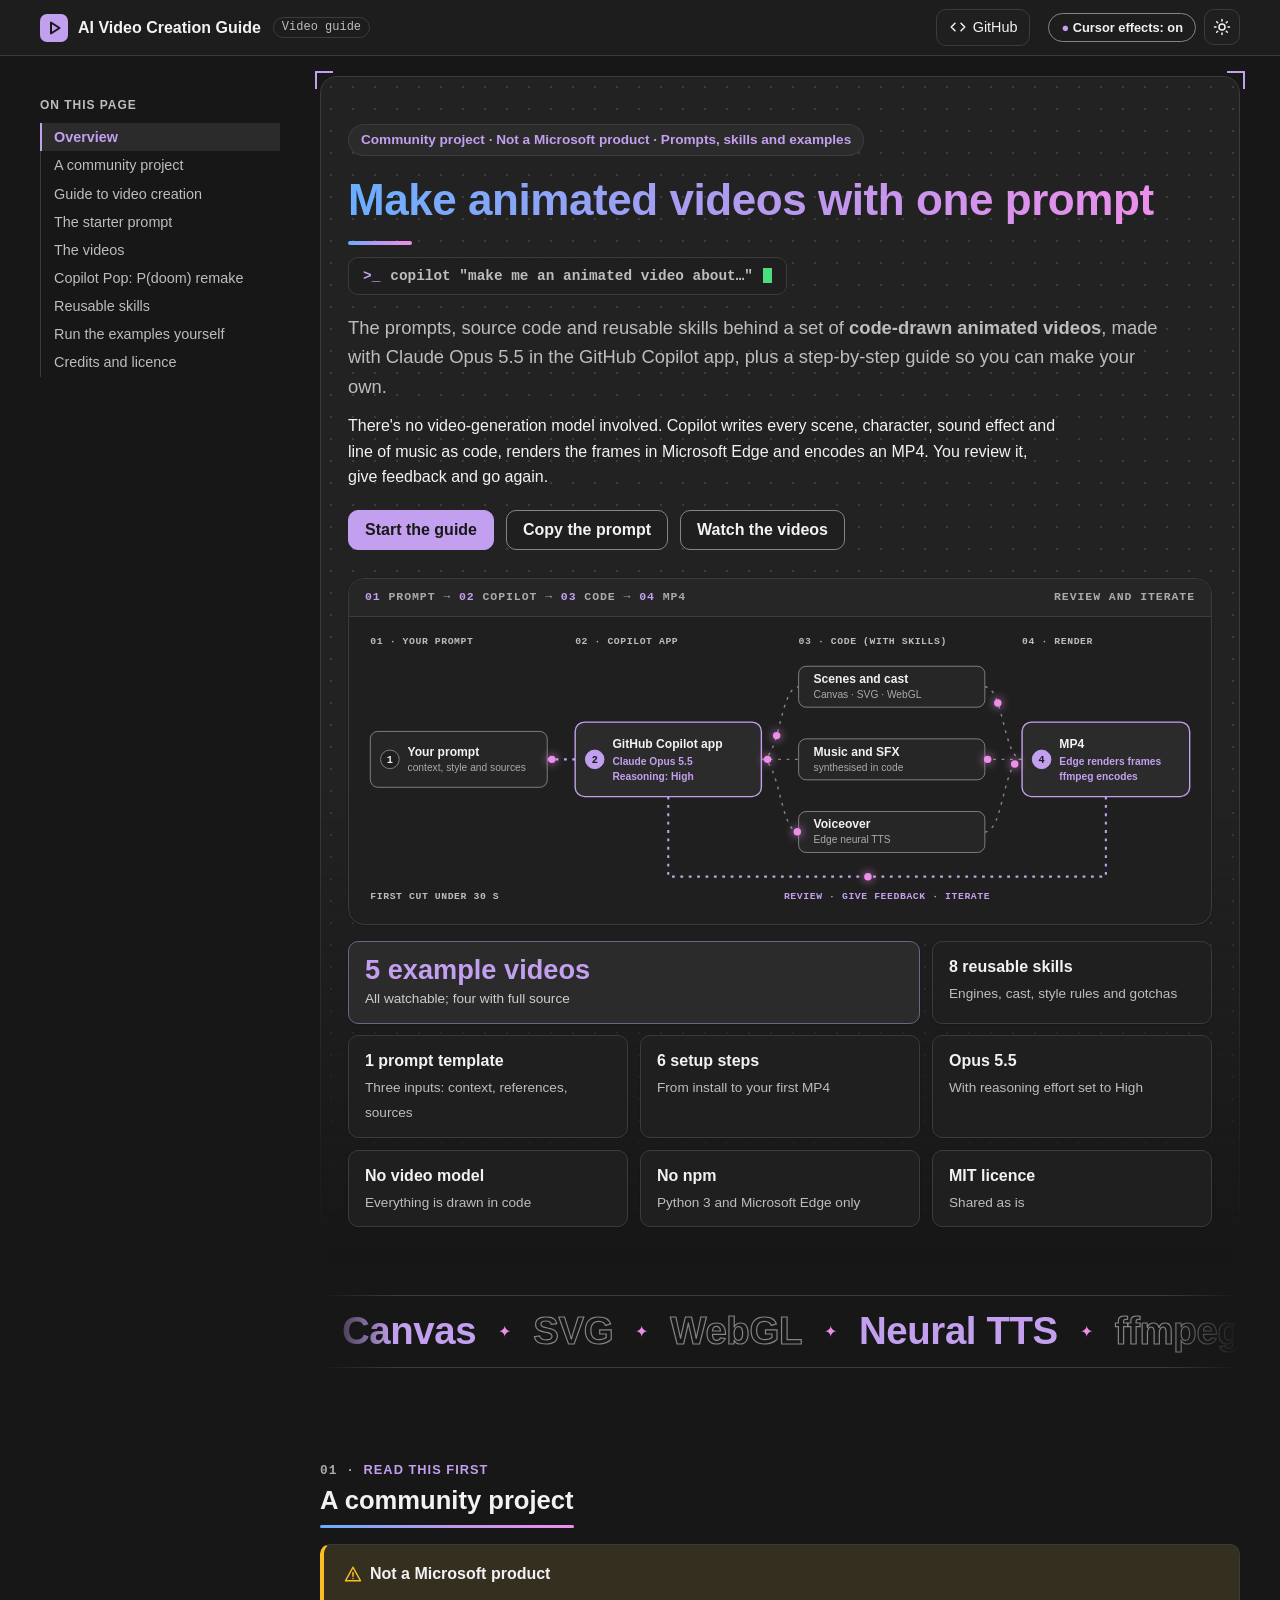
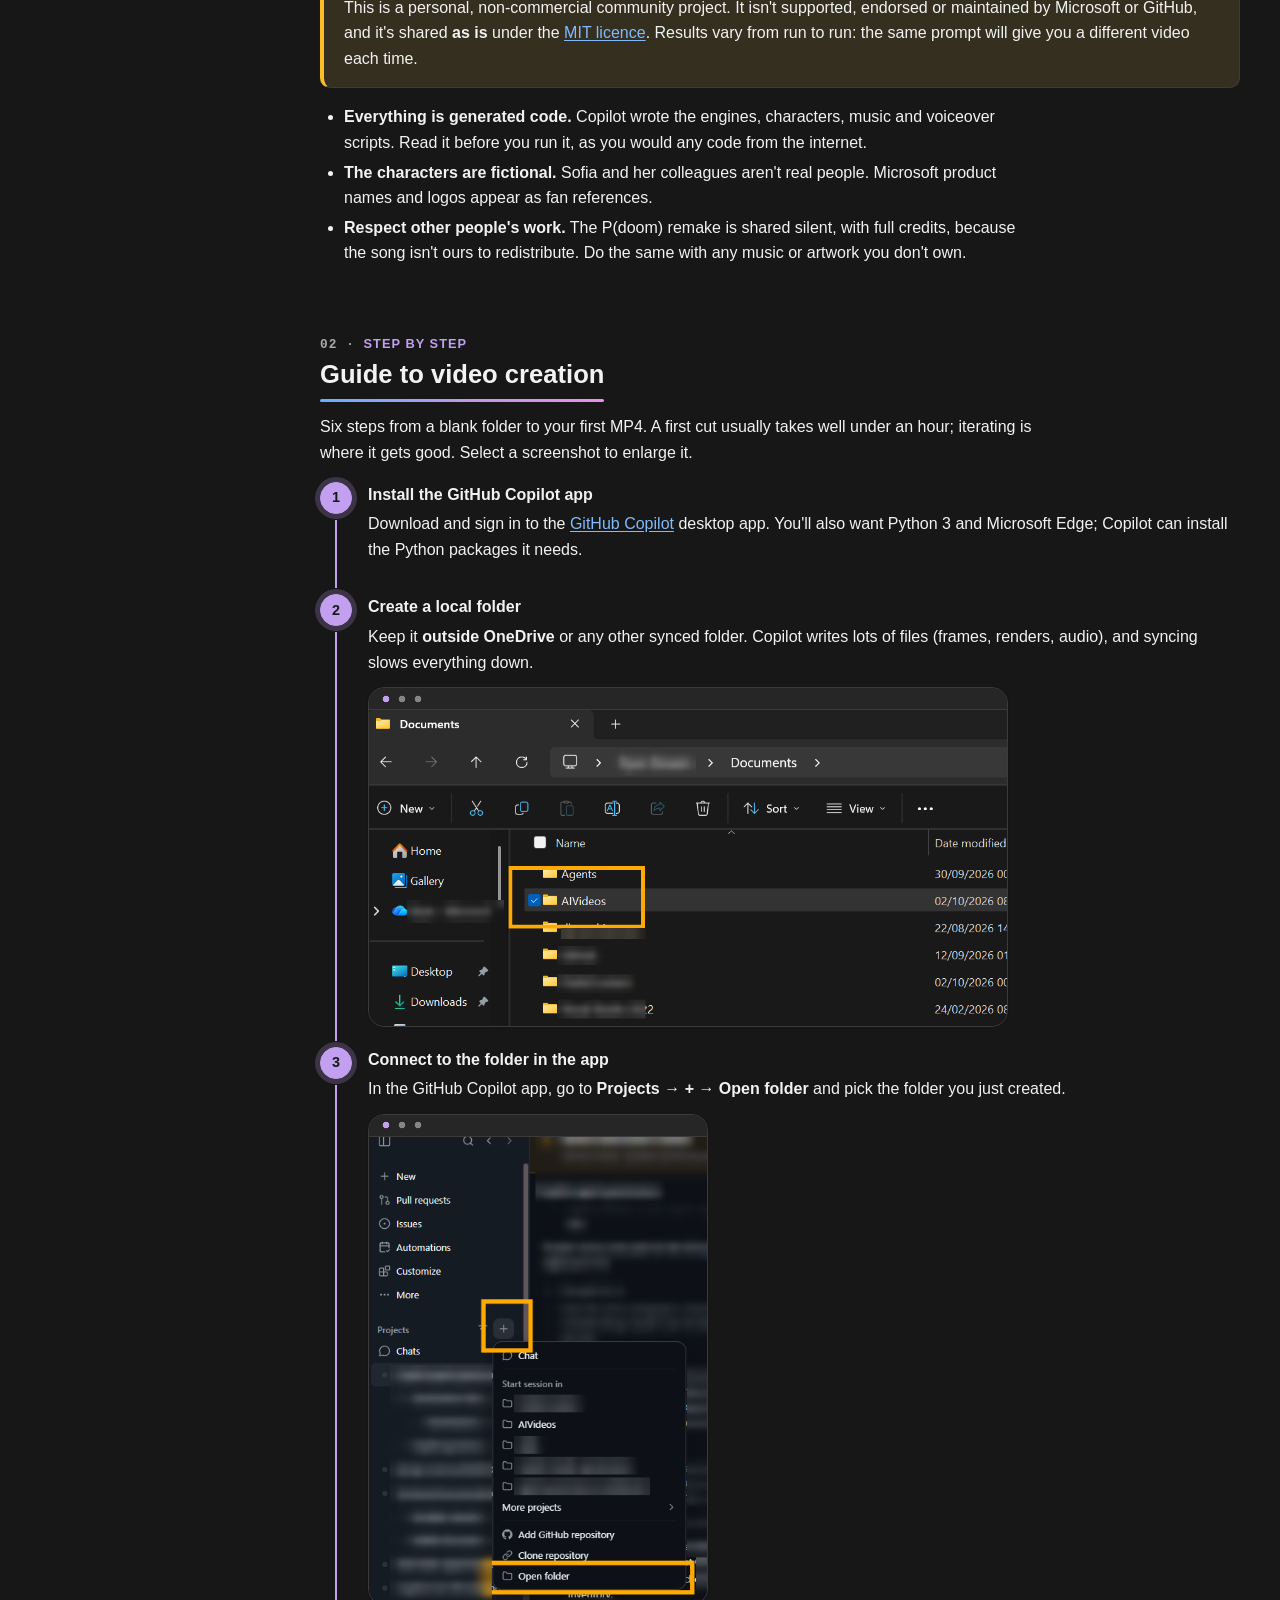
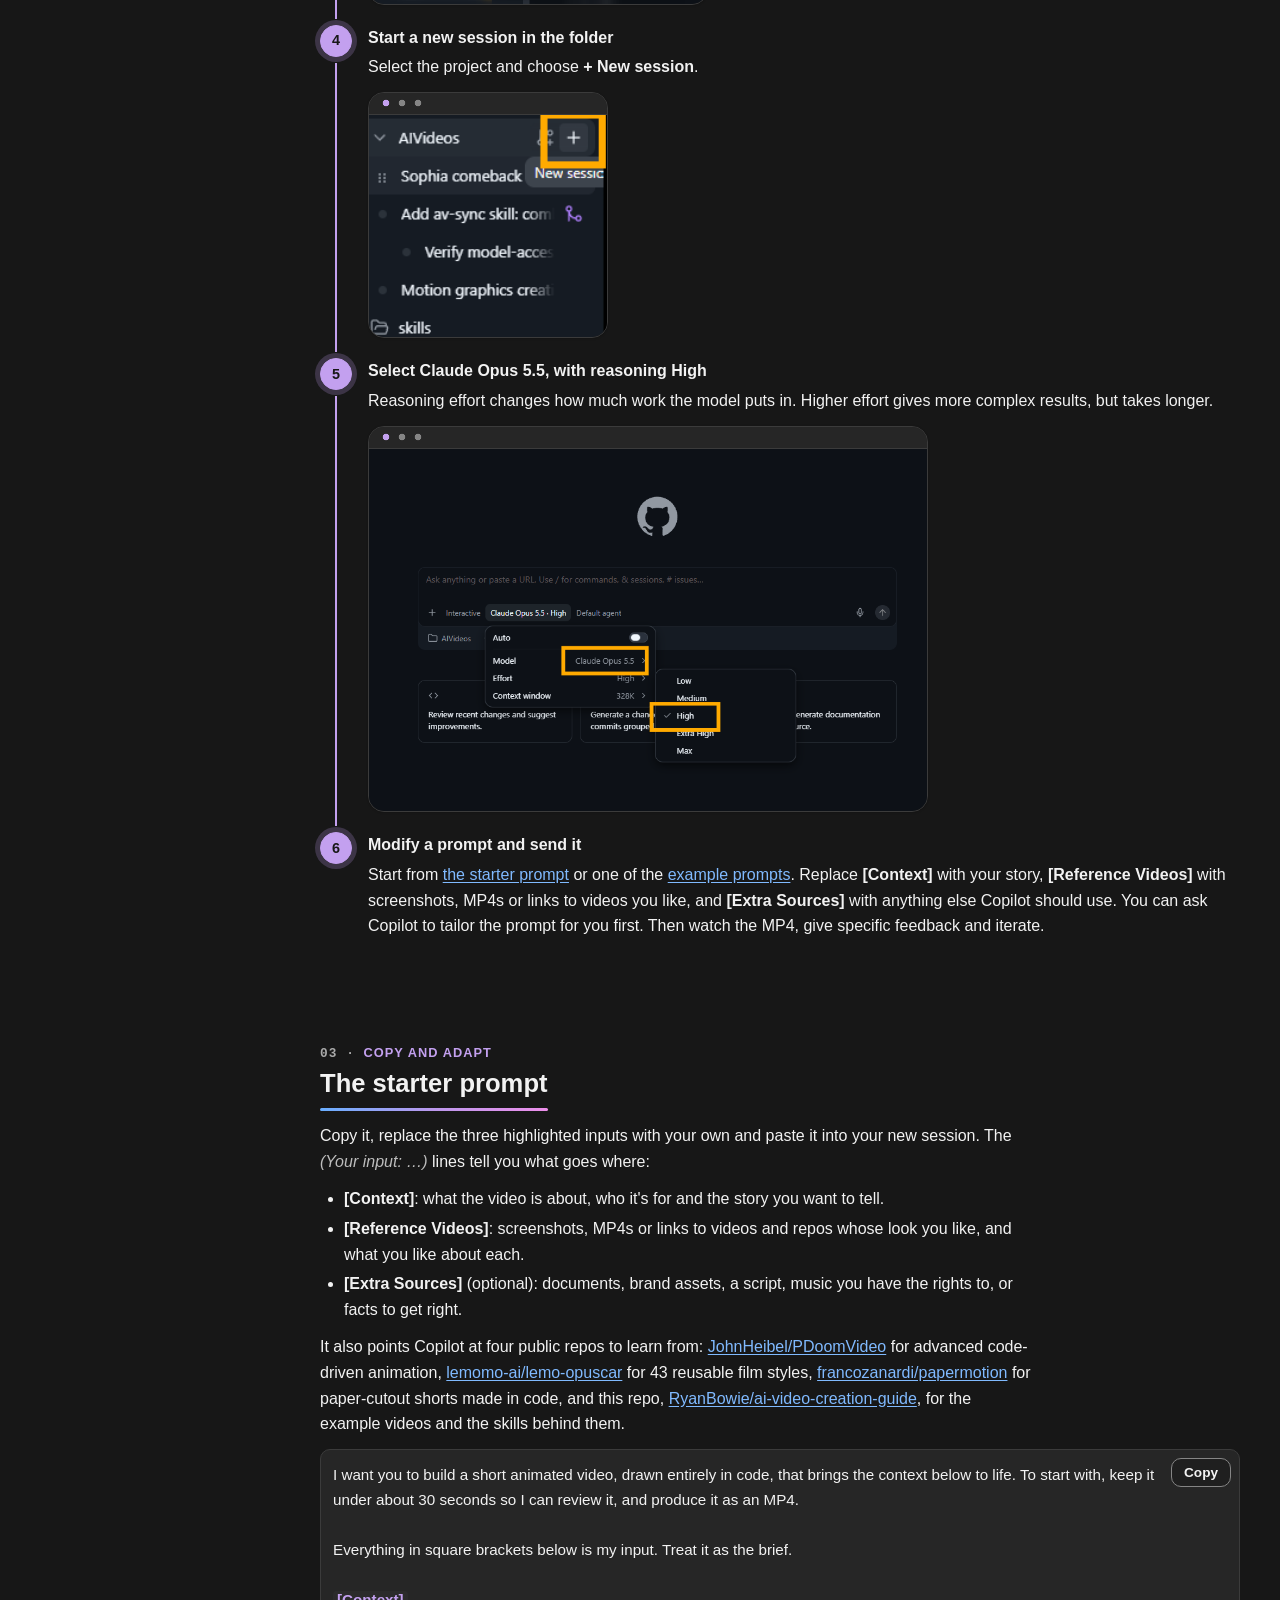
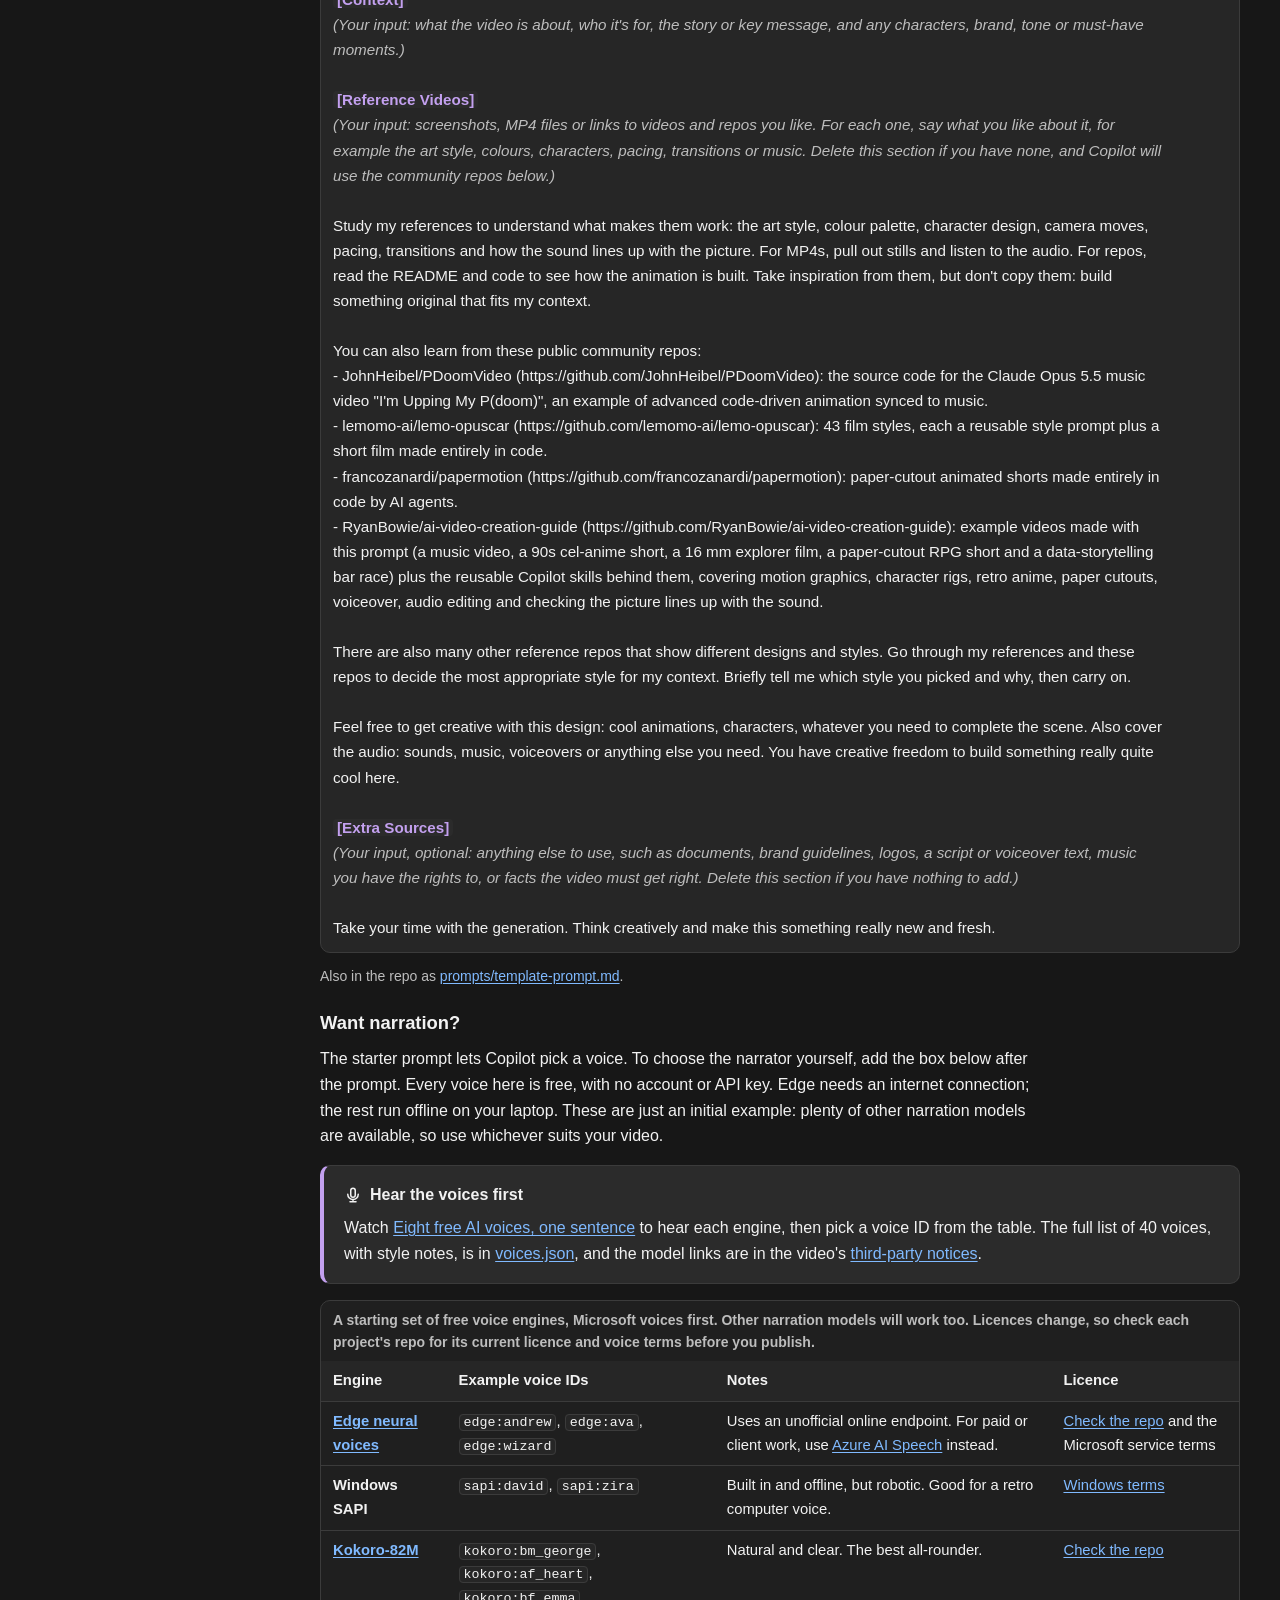
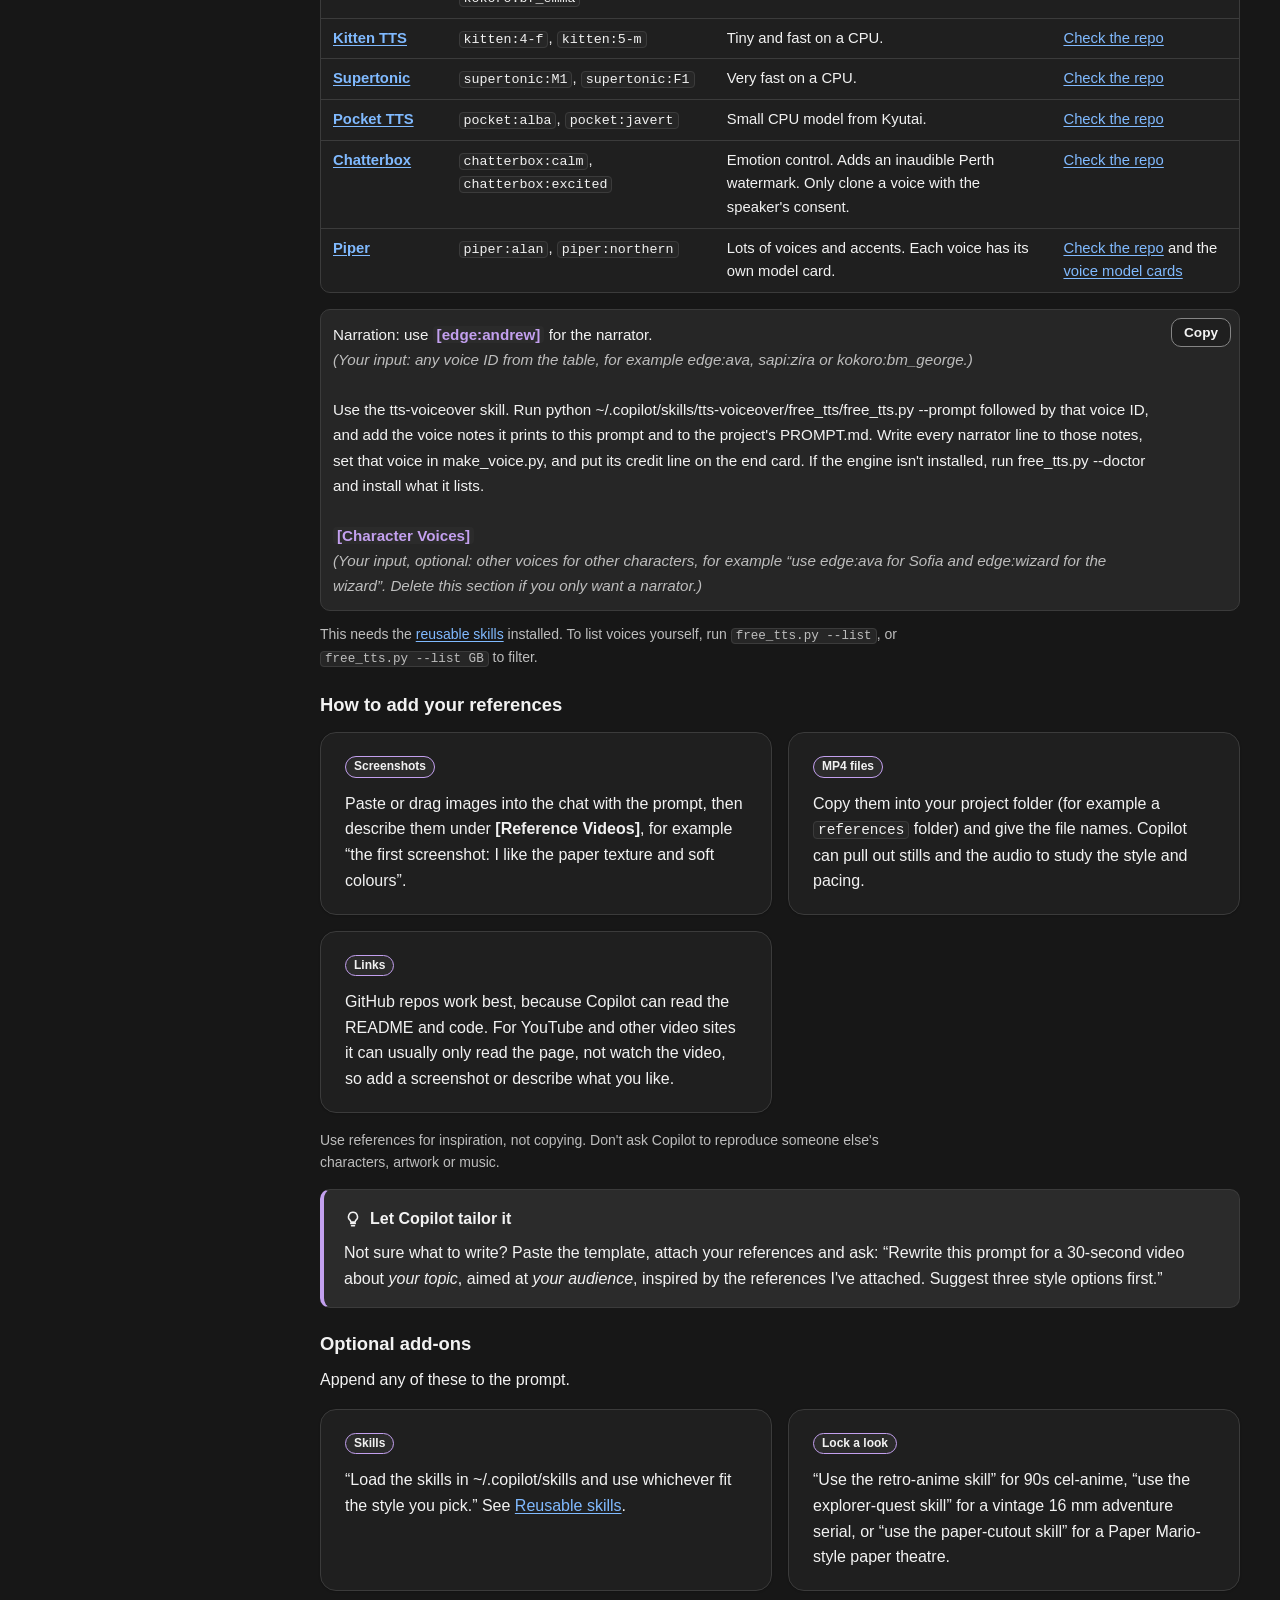
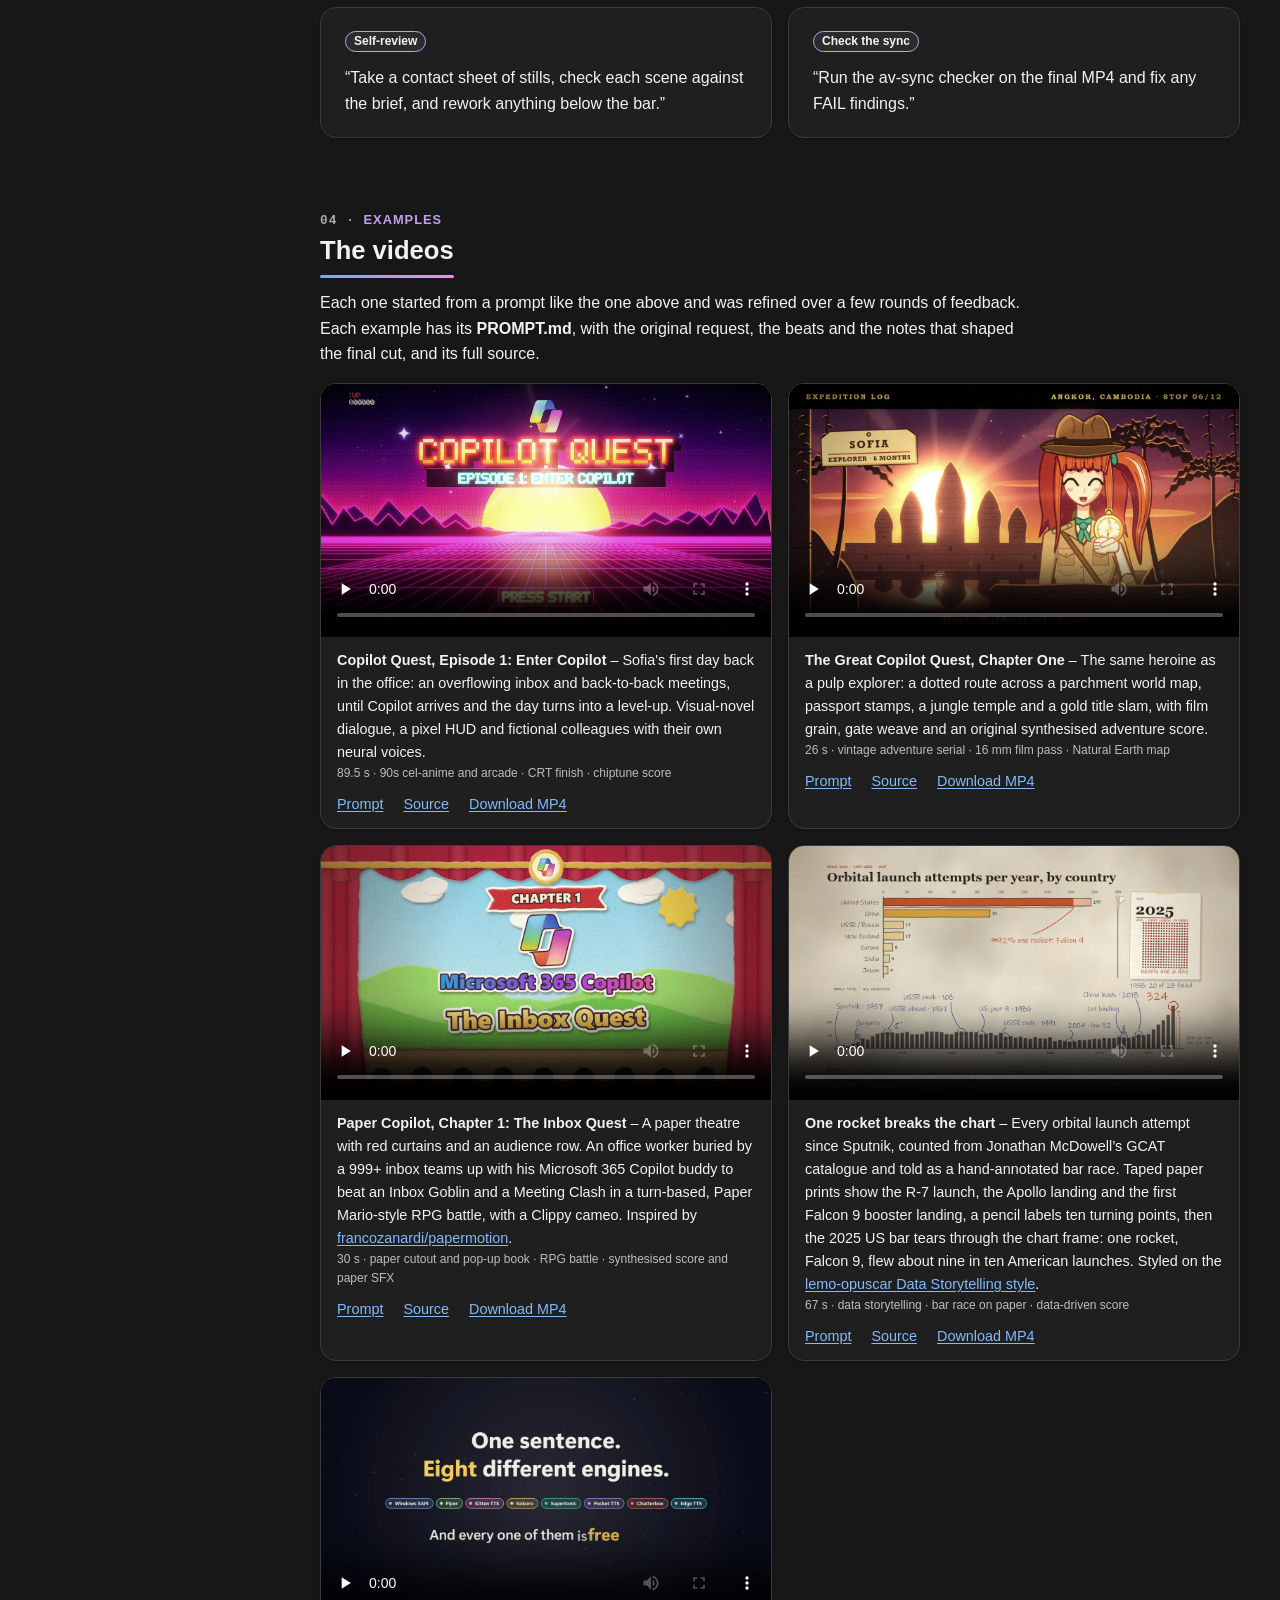
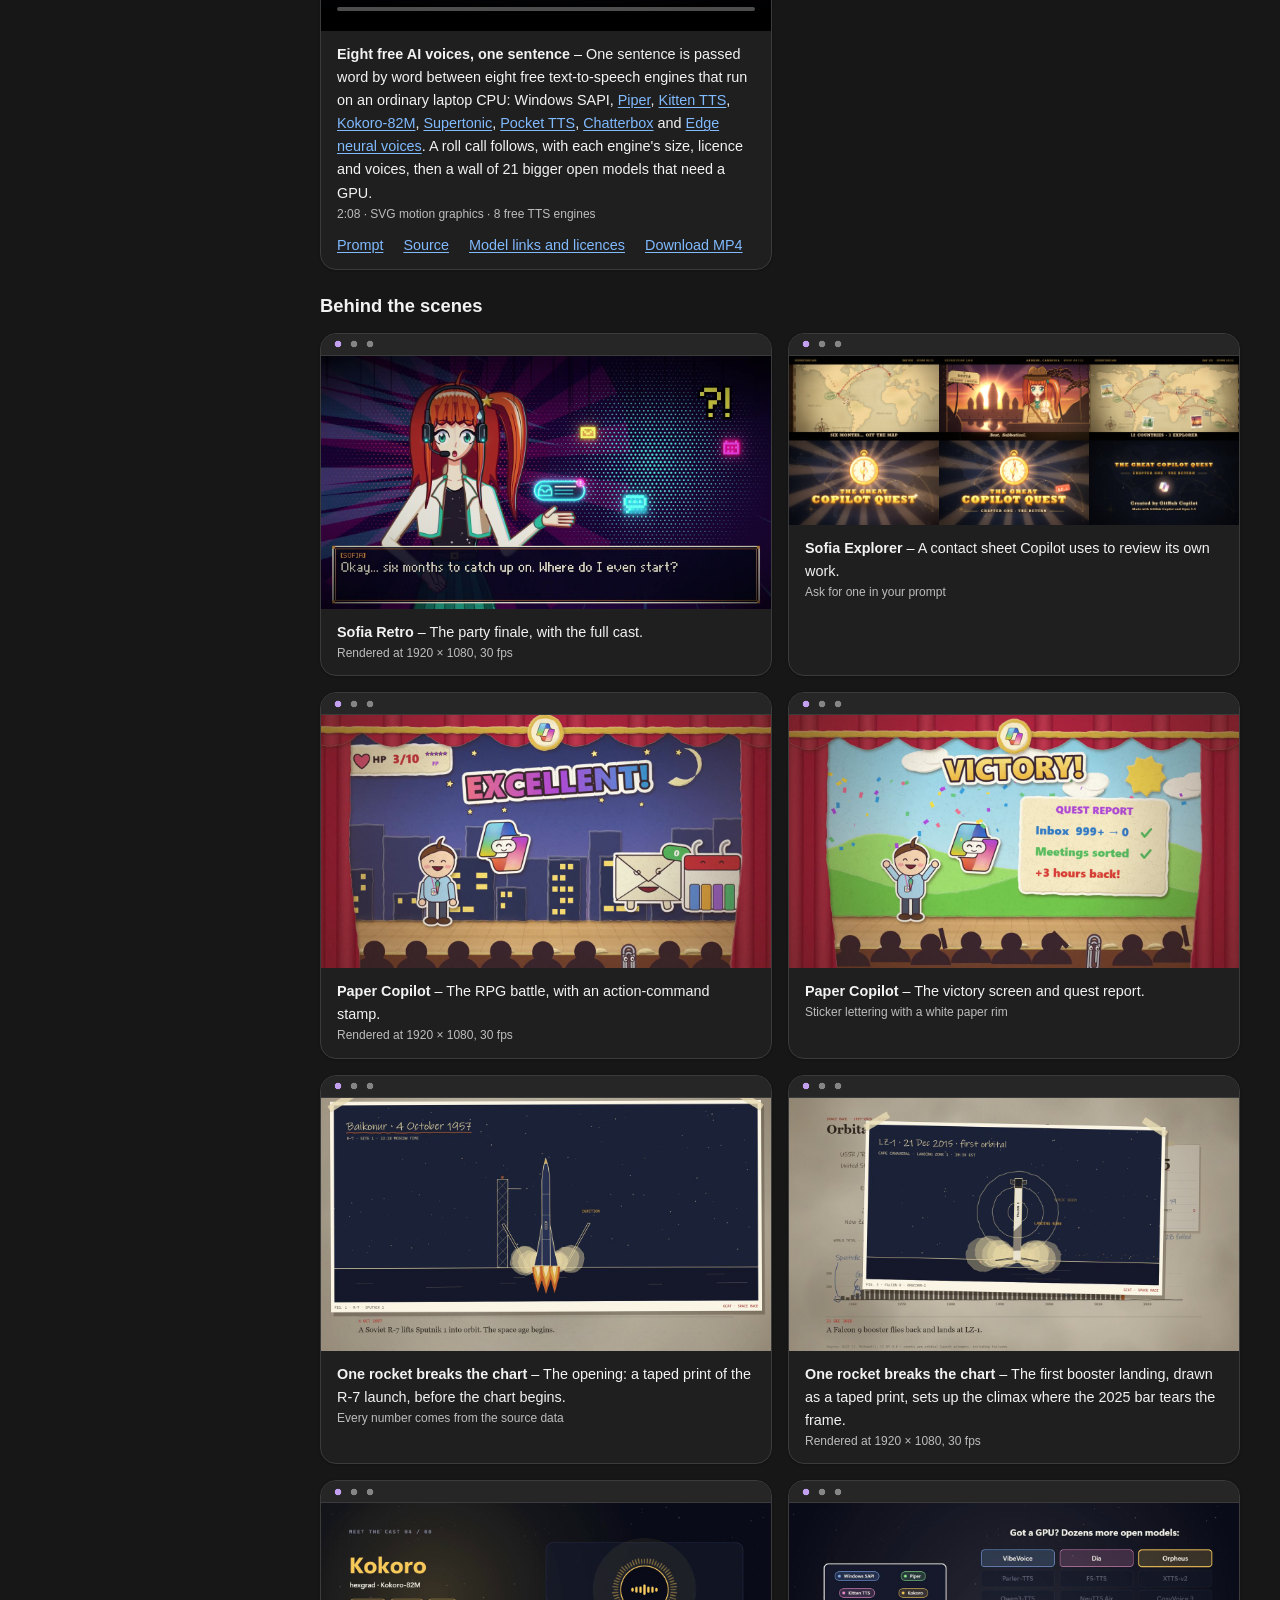
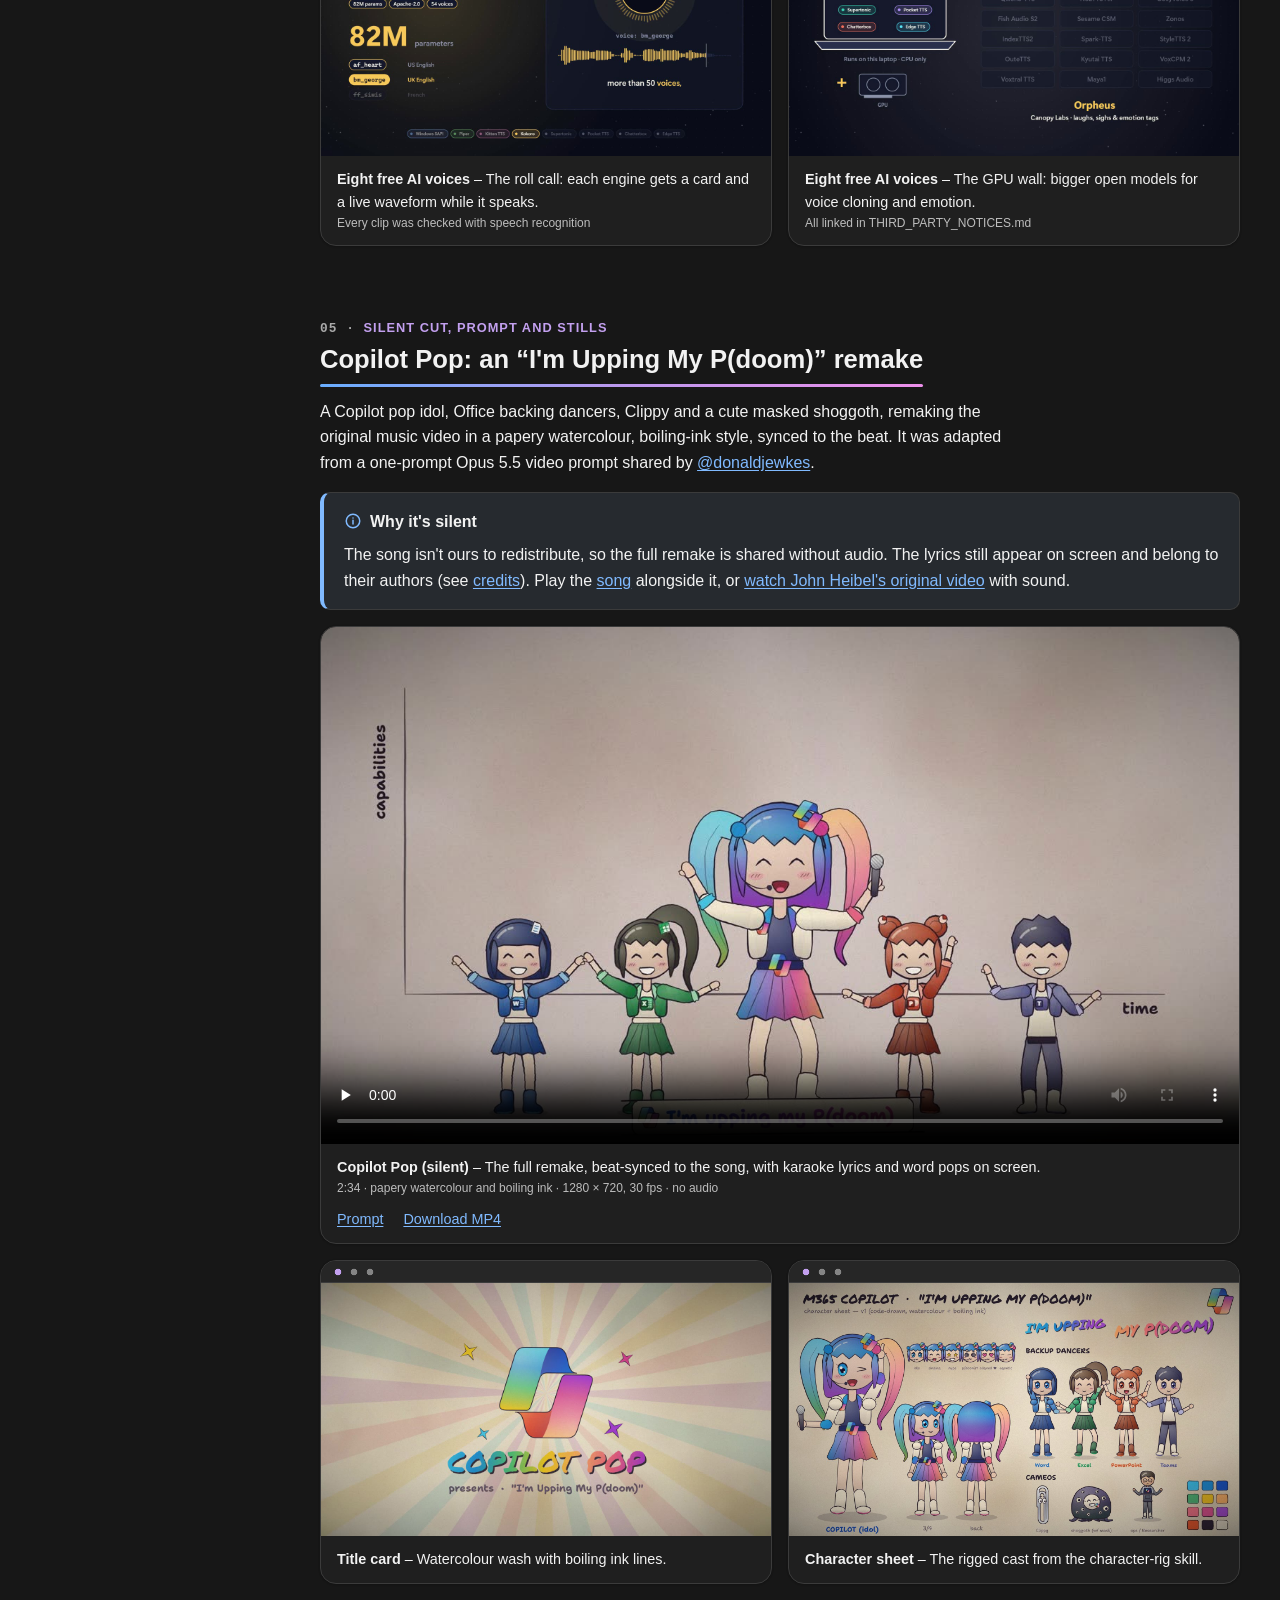
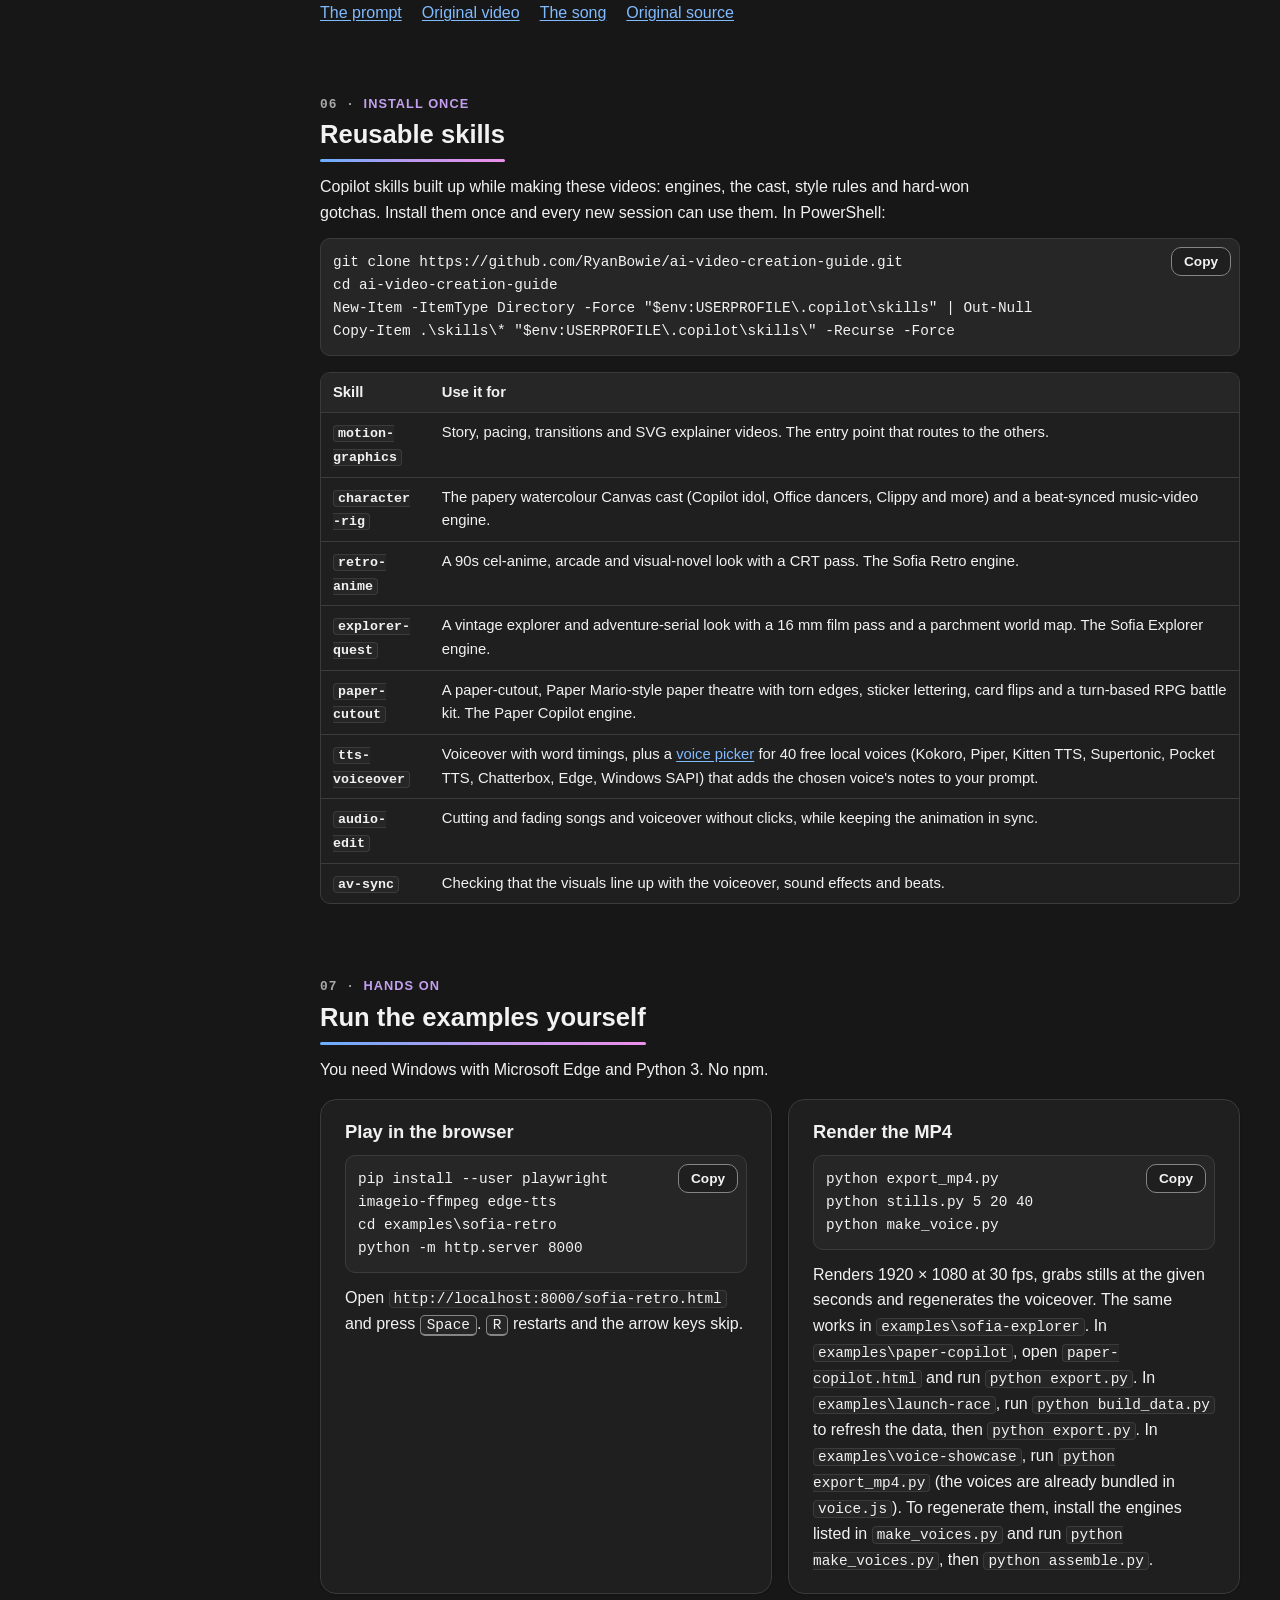
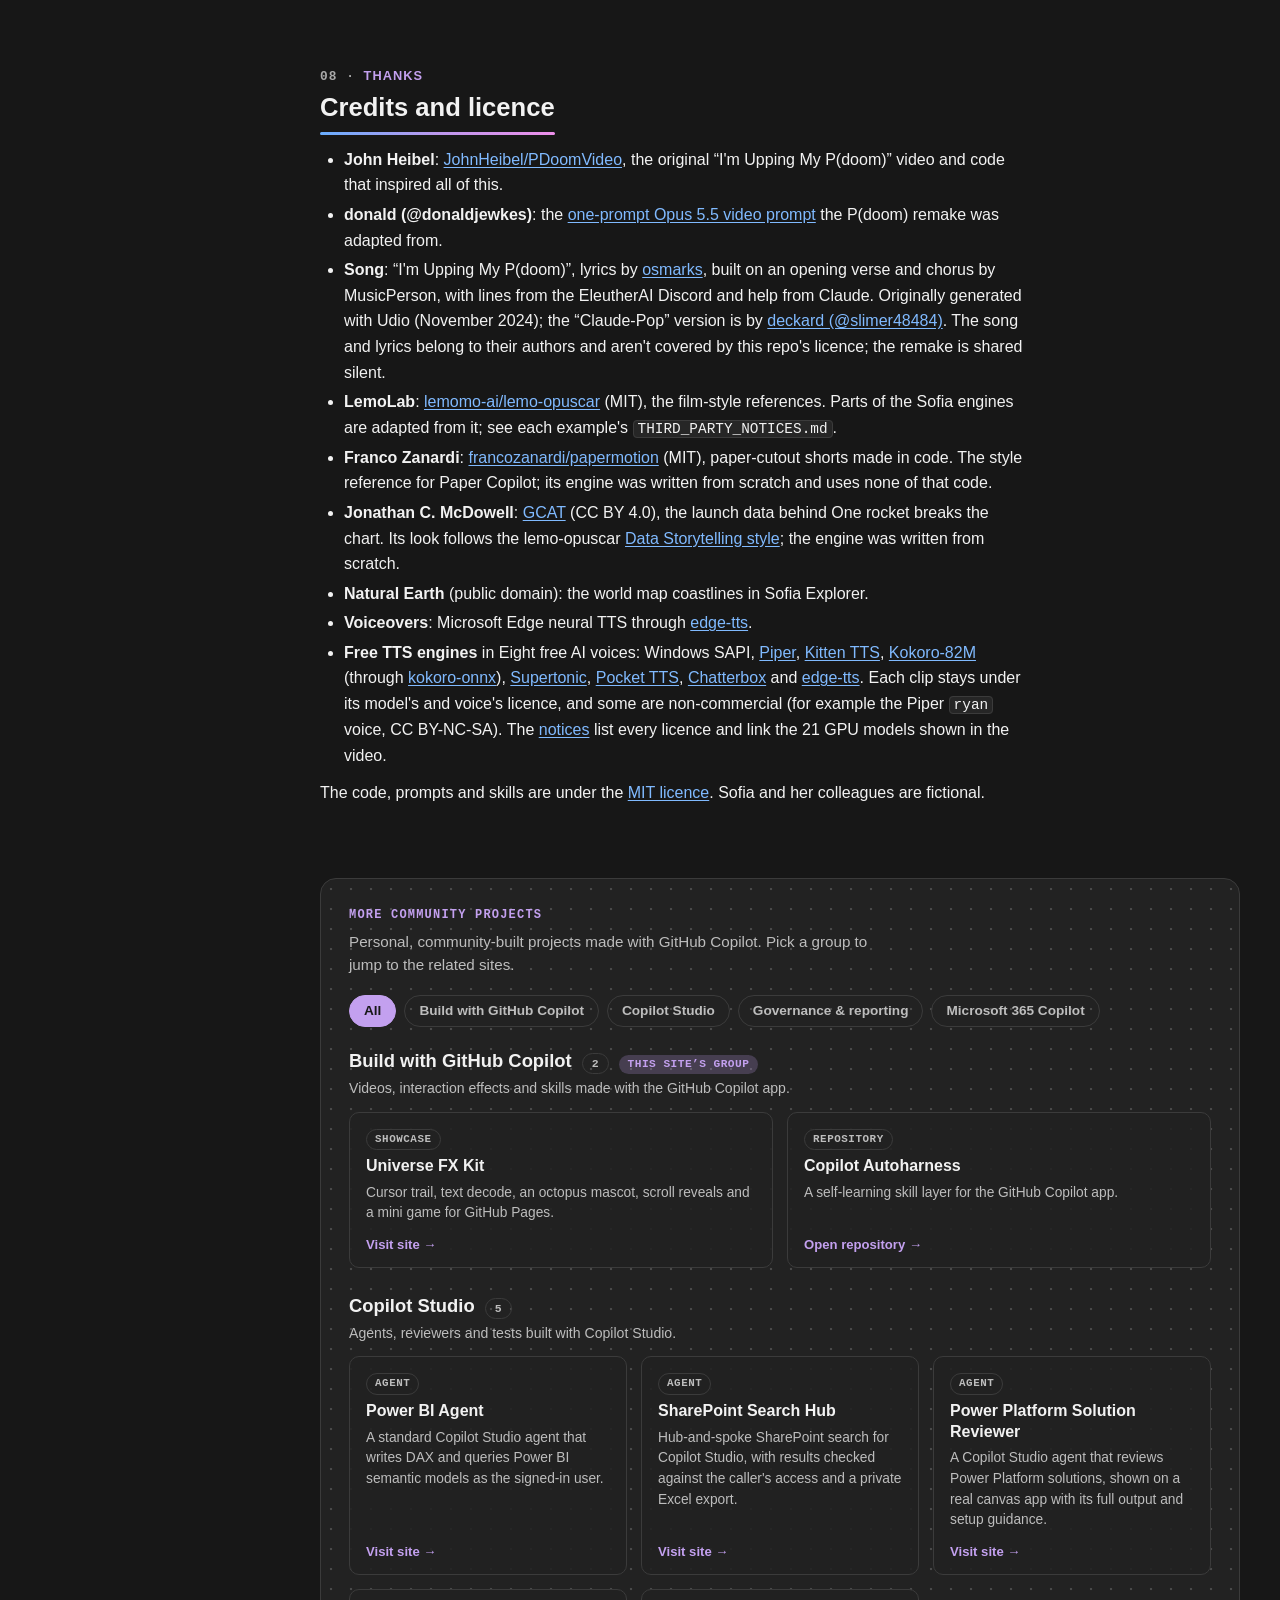
==== commit d4013398: "Add header switch to turn off cursor effects Co-authored-by: Copilot App <223556219+Copilot@users.no" ====
--- a/docs/index.html
+++ b/docs/index.html
@@ -483,7 +483,7 @@
 kbd { padding: 1px 6px; border: 1px solid var(--cp-border-strong); border-bottom-width: 2px; border-radius: 5px; background: var(--cp-surface-soft); }
 </style>
 <link rel="stylesheet" href="fx-guide.css?v=1">
-<link rel="stylesheet" href="fx-site.css?v=1">
+<link rel="stylesheet" href="fx-site.css?v=2">
 </head>
 <body>
 <a class="skip-link" href="#main">Skip to content</a>
@@ -1213,7 +1213,7 @@
 })();
 </script>
 <!-- design-layer-js:end -->
-<script src="fx-guide.js?v=4" defer></script>
+<script src="fx-guide.js?v=5" defer></script>
 <script>
 document.addEventListener("play", (e) => {
   document.querySelectorAll("video").forEach((v) => { if (v !== e.target) v.pause(); });
@@ -1221,7 +1221,7 @@
 </script>
 <!-- fx-site:start -->
 <script>window.FX_SITE={"hubOnly": true};</script>
-<script src="fx-site.js?v=1" defer></script>
+<script src="fx-site.js?v=2" defer></script>
 <!-- fx-site:end -->
 </body>
 </html>
--- a/docs/fx-site.css
+++ b/docs/fx-site.css
@@ -9,6 +9,14 @@
 
 .fx-trail-block { position: fixed; left: 0; top: 0; width: 20px; height: 20px; z-index: 70; pointer-events: none; opacity: 0; transition: opacity .25s ease-out; font: 700 13px/20px var(--mono, ui-monospace, Consolas, monospace); text-align: center; color: #151515; }
 .fx-trail-block.fx-active { opacity: .95; transition: none; }
+.fx-cursor-toggle { appearance: none; margin: 0 0 0 10px; padding: 6px 12px; border: 1px solid var(--cp-border-strong, #777); border-radius: 999px; background: transparent; color: var(--cp-text, inherit); font: 600 .8rem/1.2 var(--font, system-ui, sans-serif); white-space: nowrap; cursor: pointer; vertical-align: middle; transition: background .2s, border-color .2s; }
+.fx-cursor-toggle:hover { border-color: var(--cp-accent, #a78bfa); }
+.fx-cursor-toggle:focus-visible { outline: 2px solid var(--cp-accent, #a78bfa); outline-offset: 3px; }
+.fx-cursor-toggle[aria-pressed="true"]::before { content: "● "; color: var(--cp-accent, #a78bfa); }
+.fx-cursor-fixed { position: fixed; top: 10px; right: 10px; z-index: 90; background: var(--cp-bg-elevated, #181822); }
+.fx-cursor-off .fx-trail-block { display: none; }
+@media (max-width: 720px) { .fx-cursor-toggle { padding: 5px 9px; font-size: .72rem; } }
+@media print { .fx-cursor-toggle { display: none !important; } }
 
 .fx-dec { position: relative; display: inline-block; }
 .fx-dec .fx-ph { visibility: hidden; }
